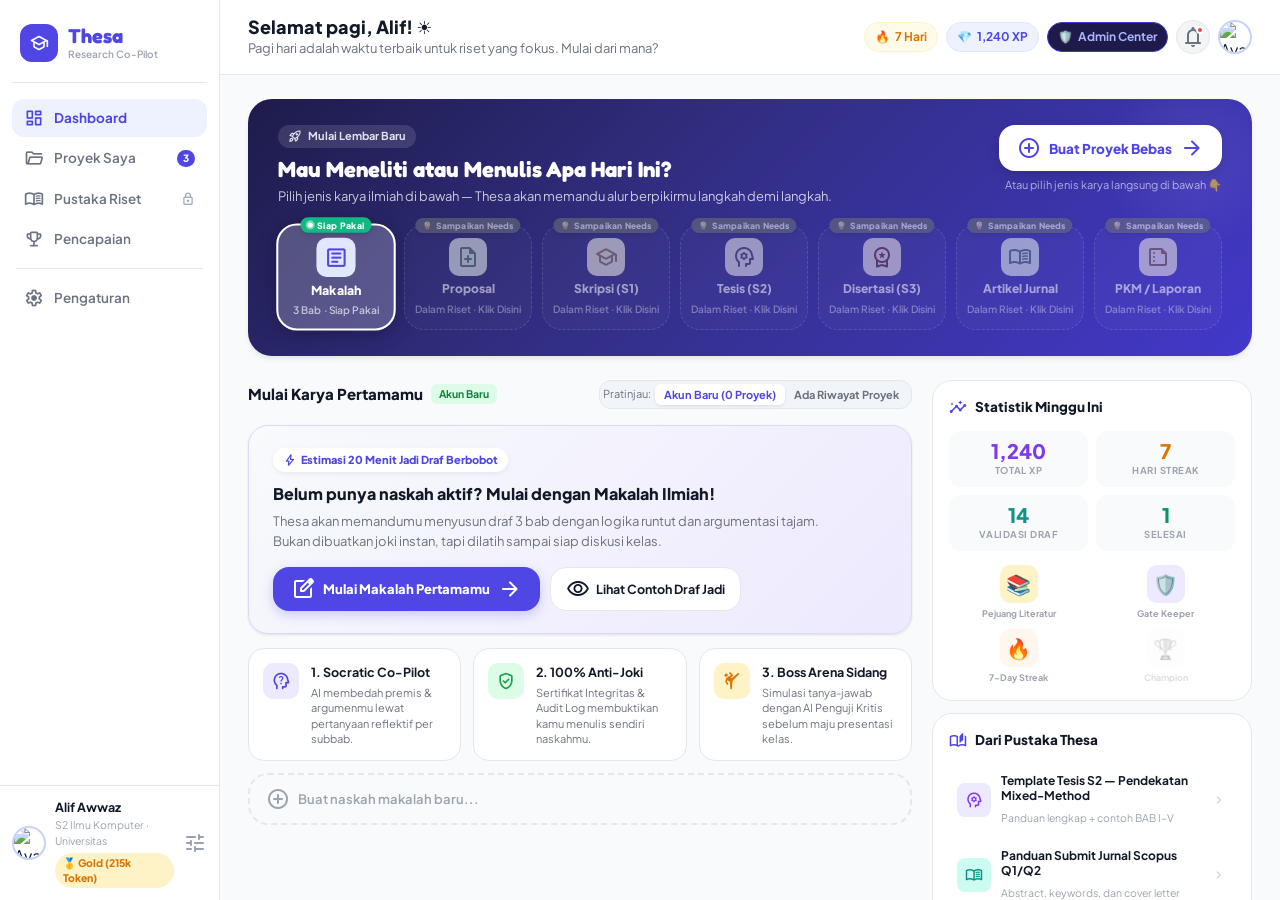
==== web/index.html @ 25b7157d "feat(core): complete enterprise architecture with hybrid LLM, payment, auth, admin telemetry, and da" ====
<!DOCTYPE html>
<html lang="id">
<head>
  <meta charset="UTF-8">
  <meta name="viewport" content="width=device-width, initial-scale=1.0">
  <title>Thesa AI — Thesis & Research Co-Pilot</title>
  <meta name="description" content="Platform pembimbing riset dan penulisan karya tulis ilmiah berbasis dialog sokratik interaktif dan Human-in-the-Loop Co-Authoring.">
  
  <!-- Open Graph & Social Sharing -->
  <meta property="og:type" content="website">
  <meta property="og:title" content="Thesa AI — Thesis & Research Co-Pilot">
  <meta property="og:description" content="Platform pembimbing riset dan penulisan karya tulis ilmiah berbasis dialog sokratik interaktif.">
  <meta property="og:site_name" content="Thesa AI">
  <meta name="theme-color" content="#4f46e5">
  <link rel="icon" href="data:image/svg+xml,<svg xmlns='http://www.w3.org/2000/svg' viewBox='0 0 100 100'><text y='.9em' font-size='90'>🦉</text></svg>">
  
  <link rel="preconnect" href="https://fonts.googleapis.com">
  <link rel="preconnect" href="https://fonts.gstatic.com" crossorigin>
  <link href="https://fonts.googleapis.com/css2?family=Fredoka:wght@400;500;600;700&family=Plus+Jakarta+Sans:wght@400;500;600;700;800&family=JetBrains+Mono:wght@400;500;600;700&display=swap" rel="stylesheet">
  <link href="https://fonts.googleapis.com/css2?family=Material+Symbols+Rounded:opsz,wght,FILL,GRAD@24,400,0..1,0" rel="stylesheet">
  <link rel="stylesheet" href="style.css">
</head>
<body class="duo-theme">

  <!-- ===================================================================
       HOMEPAGE / DASHBOARD (shown after "login", entry point)
       =================================================================== -->
  <div id="homepageScreen" class="hp-root">

    <!-- ── Left Sidebar ───────────────────────────────────────────────── -->
    <aside class="hp-sidebar">
      <div class="hp-sidebar-inner">

        <!-- Brand -->
        <div class="hp-brand">
          <div class="hp-brand-icon">
            <span class="material-symbols-rounded">school</span>
          </div>
          <div>
            <div class="hp-brand-name">Thesa</div>
            <div class="hp-brand-sub">Research Co-Pilot</div>
          </div>
        </div>

        <!-- Nav -->
        <nav class="hp-nav">
          <a class="hp-nav-item active" id="navDashboard" href="#" onclick="return false;">
            <span class="material-symbols-rounded">dashboard</span>
            <span>Dashboard</span>
          </a>
          <a class="hp-nav-item" href="#" onclick="navigateTo('projects'); return false;">
            <span class="material-symbols-rounded">folder_open</span>
            <span>Proyek Saya</span>
            <span class="hp-nav-badge">3</span>
          </a>
          <a class="hp-nav-item" id="navPustakaRiset" href="#" onclick="openPustakaRisetModal(); return false;">
            <span class="material-symbols-rounded">menu_book</span>
            <span>Pustaka Riset</span>
          </a>
          <a class="hp-nav-item" id="navPencapaian" href="#" onclick="openPencapaianModal(); return false;">
            <span class="material-symbols-rounded">emoji_events</span>
            <span>Pencapaian</span>
          </a>

          <div class="hp-nav-divider"></div>

          <a class="hp-nav-item" href="#" onclick="showDossierModal('compass'); return false;" title="Pengaturan Academic Path & Preferensi Bimbingan">
            <span class="material-symbols-rounded">settings</span>
            <span>Pengaturan</span>
          </a>
        </nav>
      </div>

      <!-- User Profile (Click to open Settings / Profile) -->
      <div class="hp-user-profile" onclick="showDossierModal('compass')" title="Buka Profil & Arah Riset Personal">
        <div class="hp-avatar-ring">
          <img id="sidebarUserAvatar" src="https://api.dicebear.com/7.x/initials/svg?seed=AA&backgroundColor=e0e7ff&textColor=4f46e5" alt="Avatar">
        </div>
        <div class="hp-user-meta">
          <div class="hp-user-name" id="sidebarUserName">Alif Awwaz</div>
          <div class="hp-user-role" id="sidebarUserRole">S2 Informatika · UI</div>
        </div>
        <button class="hp-user-menu-btn" title="Pengaturan akun & Arah Riset">
          <span class="material-symbols-rounded">tune</span>
        </button>
      </div>
    </aside>

    <!-- ── Main Content ────────────────────────────────────────────────── -->
    <main class="hp-main">

      <!-- Top Bar -->
      <header class="hp-topbar">
        <div class="hp-greeting">
          <h1 id="hpGreetingText">Halo kembali, Alif! 👋</h1>
          <p id="hpGreetingSub">Mau lanjutkan riset hari ini, atau mulai sesuatu yang baru?</p>
        </div>
        <div class="hp-topbar-actions">
          <div class="hp-stat-pill streak">
            <span>🔥</span>
            <strong>7 Hari</strong>
          </div>
          <div class="hp-stat-pill xp">
            <span>💎</span>
            <strong>1,240 XP</strong>
          </div>
          <a href="/admin.html" class="hp-stat-pill" style="text-decoration:none; background:#1e1b4b; color:#a5b4fc; border:1px solid #4338ca; cursor:pointer;" title="Buka Dashboard Controlling & Monitoring">
            <span>🛡️</span>
            <strong>Admin Center</strong>
          </a>
          <button class="hp-notif-btn" title="Notifikasi">
            <span class="material-symbols-rounded">notifications</span>
            <span class="hp-notif-dot"></span>
          </button>
          <div class="hp-avatar-sm" onclick="showDossierModal()" title="Profil & Pengaturan">
            <img id="hpUserAvatarSm" src="https://api.dicebear.com/7.x/initials/svg?seed=AA&backgroundColor=e0e7ff&textColor=4f46e5" alt="Avatar">
          </div>
        </div>
      </header>

      <!-- Scrollable Content Body -->
      <div class="hp-body">

        <!-- ── HERO: Start New Project ─────────────────────────────────── -->
        <section class="hp-hero-card">
          <div class="hp-hero-top-row">
            <div class="hp-hero-left">
              <div class="hp-hero-eyebrow">
                <span class="material-symbols-rounded" style="font-size:14px;">rocket_launch</span>
                <span>Mulai Lembar Baru</span>
              </div>
              <h2 class="hp-hero-title">Mau Meneliti atau Menulis Apa Hari Ini?</h2>
              <p class="hp-hero-sub">Pilih jenis karya ilmiah di bawah — Thesa akan memandu alur berpikirmu langkah demi langkah.</p>
            </div>

            <div class="hp-hero-right">
              <button class="hp-hero-cta" onclick="startNewProjectFromHome(null)">
                <span class="material-symbols-rounded">add_circle</span>
                <span>Buat Proyek Bebas</span>
                <span class="material-symbols-rounded">arrow_forward</span>
              </button>
              <p class="hp-hero-cta-sub">Atau pilih jenis karya langsung di bawah 👇</p>
            </div>
          </div>

          <!-- KTI Quick Select Shelf (Spacious & Clean) -->
          <div class="hp-kti-shelf">
            <button class="hp-kti-btn active-ready" data-kti="makalah" onclick="handleKTIClick('makalah')">
              <div class="hp-kti-status-badge live">
                <span class="live-pulse"></span> Siap Pakai
              </div>
              <div class="hp-kti-icon" style="background:#e0e7ff; color:var(--brand);">
                <span class="material-symbols-rounded">article</span>
              </div>
              <span class="hp-kti-name">Makalah</span>
              <span class="hp-kti-desc">3 Bab · Siap Pakai</span>
            </button>

            <button class="hp-kti-btn co-design" data-kti="proposal" onclick="handleKTIClick('proposal')">
              <div class="hp-kti-status-badge co-design">💡 Sampaikan Needs</div>
              <div class="hp-kti-icon" style="background:#dcfce7; color:#16a34a;">
                <span class="material-symbols-rounded">note_add</span>
              </div>
              <span class="hp-kti-name">Proposal</span>
              <span class="hp-kti-desc">Dalam Riset · Klik Disini</span>
            </button>

            <button class="hp-kti-btn co-design" data-kti="skripsi" onclick="handleKTIClick('skripsi')">
              <div class="hp-kti-status-badge co-design">💡 Sampaikan Needs</div>
              <div class="hp-kti-icon" style="background:#fef3c7; color:#d97706;">
                <span class="material-symbols-rounded">school</span>
              </div>
              <span class="hp-kti-name">Skripsi (S1)</span>
              <span class="hp-kti-desc">Dalam Riset · Klik Disini</span>
            </button>

            <button class="hp-kti-btn co-design" data-kti="tesis" onclick="handleKTIClick('tesis')">
              <div class="hp-kti-status-badge co-design">💡 Sampaikan Needs</div>
              <div class="hp-kti-icon" style="background:#ede9fe; color:#7c3aed;">
                <span class="material-symbols-rounded">psychology</span>
              </div>
              <span class="hp-kti-name">Tesis (S2)</span>
              <span class="hp-kti-desc">Dalam Riset · Klik Disini</span>
            </button>

            <button class="hp-kti-btn co-design" data-kti="disertasi" onclick="handleKTIClick('disertasi')">
              <div class="hp-kti-status-badge co-design">💡 Sampaikan Needs</div>
              <div class="hp-kti-icon" style="background:#ffe4e6; color:#e11d48;">
                <span class="material-symbols-rounded">workspace_premium</span>
              </div>
              <span class="hp-kti-name">Disertasi (S3)</span>
              <span class="hp-kti-desc">Dalam Riset · Klik Disini</span>
            </button>

            <button class="hp-kti-btn co-design" data-kti="jurnal" onclick="handleKTIClick('jurnal')">
              <div class="hp-kti-status-badge co-design">💡 Sampaikan Needs</div>
              <div class="hp-kti-icon" style="background:#ccfbf1; color:#0d9488;">
                <span class="material-symbols-rounded">menu_book</span>
              </div>
              <span class="hp-kti-name">Artikel Jurnal</span>
              <span class="hp-kti-desc">Dalam Riset · Klik Disini</span>
            </button>

            <button class="hp-kti-btn co-design" data-kti="laporan" onclick="handleKTIClick('laporan')">
              <div class="hp-kti-status-badge co-design">💡 Sampaikan Needs</div>
              <div class="hp-kti-icon" style="background:#ffedd5; color:#ea580c;">
                <span class="material-symbols-rounded">summarize</span>
              </div>
              <span class="hp-kti-name">PKM / Laporan</span>
              <span class="hp-kti-desc">Dalam Riset · Klik Disini</span>
            </button>
          </div>
        </section>

        <!-- ── MAIN GRID ─────────────────────────────────────────────────── -->
        <div class="hp-content-grid">

          <!-- Left: Active Projects / Empty State -->
          <div class="hp-col-main">

            <!-- Section Header with State Switcher Demo -->
            <div class="hp-section-header" style="flex-wrap:wrap; gap:10px;">
              <div style="display:flex; align-items:center; gap:8px;">
                <h3 id="projectsSectionTitle">Mulai Karya Pertamamu</h3>
                <span class="prof-tag verified" id="projectsViewBadge" style="font-size:10.5px;">Akun Baru</span>
              </div>
              
              <div class="hp-demo-switch-group">
                <span style="font-size:11px; color:var(--text-secondary); margin-right:4px;">Pratinjau:</span>
                <button type="button" class="hp-switch-btn active" id="btnViewEmpty" onclick="setDashboardProjectsView('empty')">
                  Akun Baru (0 Proyek)
                </button>
                <button type="button" class="hp-switch-btn" id="btnViewActive" onclick="setDashboardProjectsView('active')">
                  Ada Riwayat Proyek
                </button>
              </div>
            </div>

            <!-- 1. EMPTY STATE SHOWCASE (Interactive & Educational for First-time Users) -->
            <div id="dashboardEmptyState" class="hp-empty-showcase">
              
              <!-- Quick Start Hero Card -->
              <div class="hp-empty-hero">
                <div class="hp-empty-hero-body">
                  <div class="hp-empty-hero-tag">
                    <span class="material-symbols-rounded" style="font-size:14px;">bolt</span>
                    Estimasi 20 Menit Jadi Draf Berbobot
                  </div>
                  <h4>Belum punya naskah aktif? Mulai dengan Makalah Ilmiah!</h4>
                  <p>
                    Thesa akan memandumu menyusun draf 3 bab dengan logika runtut dan argumentasi tajam. Bukan dibuatkan joki instan, tapi dilatih sampai siap diskusi kelas.
                  </p>
                  <div class="hp-empty-hero-actions">
                    <button class="hp-empty-cta-btn" onclick="handleKTIClick('makalah')">
                      <span class="material-symbols-rounded">edit_square</span>
                      <span>Mulai Makalah Pertamamu</span>
                      <span class="material-symbols-rounded">arrow_forward</span>
                    </button>
                    <button class="hp-empty-secondary-btn" onclick="openSampleMakalahModal()">
                      <span class="material-symbols-rounded">visibility</span>
                      <span>Lihat Contoh Draf Jadi</span>
                    </button>
                  </div>
                </div>
              </div>

              <!-- 3 Interactive Pillar Cards -->
              <div class="hp-empty-features-grid">
                
                <div class="hp-empty-feat-card" onclick="handleKTIClick('makalah')">
                  <div class="hp-feat-icon" style="background:#ede9fe; color:var(--brand);">
                    <span class="material-symbols-rounded">psychology_alt</span>
                  </div>
                  <div class="hp-feat-info">
                    <strong>1. Socratic Co-Pilot</strong>
                    <p>AI membedah premis &amp; argumenmu lewat pertanyaan reflektif per subbab.</p>
                  </div>
                </div>

                <div class="hp-empty-feat-card" onclick="handleKTIClick('makalah')">
                  <div class="hp-feat-icon" style="background:#dcfce7; color:#16a34a;">
                    <span class="material-symbols-rounded">verified_user</span>
                  </div>
                  <div class="hp-feat-info">
                    <strong>2. 100% Anti-Joki</strong>
                    <p>Sertifikat Integritas &amp; Audit Log membuktikan kamu menulis sendiri naskahmu.</p>
                  </div>
                </div>

                <div class="hp-empty-feat-card" onclick="handleKTIClick('makalah')">
                  <div class="hp-feat-icon" style="background:#fef3c7; color:#d97706;">
                    <span class="material-symbols-rounded">sports_martial_arts</span>
                  </div>
                  <div class="hp-feat-info">
                    <strong>3. Boss Arena Sidang</strong>
                    <p>Simulasi tanya-jawab dengan AI Penguji Kritis sebelum maju presentasi kelas.</p>
                  </div>
                </div>

              </div>

            </div><!-- /dashboardEmptyState -->

            <!-- 2. ACTIVE PROJECTS LIST (Shown when user has active projects) -->
            <div class="hp-projects-list" id="hpProjectsList" style="display:none;">

              <!-- Project Card 1 -->
              <div class="hp-project-card" onclick="openExistingProject('cascade-multi-agent')">
                <div class="hp-proj-head">
                  <div class="hp-proj-kti-tag tesis">
                    <span class="material-symbols-rounded">psychology</span> Tesis S2
                  </div>
                  <div class="hp-proj-activity">
                    <span class="hp-activity-dot active"></span>
                    Aktif 2 jam lalu
                  </div>
                </div>
                <h4 class="hp-proj-title">Cascade Reasoning pada Sistem Multi-Agent untuk Konsistensi Naskah Panjang</h4>
                <div class="hp-proj-meta-row">
                  <span class="hp-proj-campus">🏛 Universitas Indonesia (UI)</span>
                  <span class="hp-proj-unit">Unit 2 dari 5</span>
                </div>
                <div class="hp-proj-progress-area">
                  <div class="hp-proj-progress-bar">
                    <div class="hp-proj-fill" style="width: 65%; background: linear-gradient(90deg, #7c3aed, #8b5cf6);"></div>
                  </div>
                  <span class="hp-proj-pct">65%</span>
                </div>
                <div class="hp-proj-footer">
                  <div class="hp-proj-tags">
                    <span class="hp-tag">Multi-Agent</span>
                    <span class="hp-tag">LLM</span>
                    <span class="hp-tag">NLP</span>
                  </div>
                  <button class="hp-proj-resume-btn">
                    <span class="material-symbols-rounded">play_circle</span> Lanjutkan
                  </button>
                </div>
              </div>

              <!-- Project Card 2 -->
              <div class="hp-project-card" onclick="openExistingProject('hoaks-bert')">
                <div class="hp-proj-head">
                  <div class="hp-proj-kti-tag skripsi">
                    <span class="material-symbols-rounded">school</span> Skripsi S1
                  </div>
                  <div class="hp-proj-activity">
                    <span class="hp-activity-dot"></span>
                    Aktif kemarin
                  </div>
                </div>
                <h4 class="hp-proj-title">Deteksi Berita Hoaks Menggunakan Model BERT pada Platform Media Sosial Indonesia</h4>
                <div class="hp-proj-meta-row">
                  <span class="hp-proj-campus">🏛 Universitas Gadjah Mada (UGM)</span>
                  <span class="hp-proj-unit">Unit 1 dari 5</span>
                </div>
                <div class="hp-proj-progress-area">
                  <div class="hp-proj-progress-bar">
                    <div class="hp-proj-fill" style="width: 30%; background: linear-gradient(90deg, #d97706, #f59e0b);"></div>
                  </div>
                  <span class="hp-proj-pct">30%</span>
                </div>
                <div class="hp-proj-footer">
                  <div class="hp-proj-tags">
                    <span class="hp-tag">BERT</span>
                    <span class="hp-tag">Hoaks</span>
                    <span class="hp-tag">Twitter</span>
                  </div>
                  <button class="hp-proj-resume-btn">
                    <span class="material-symbols-rounded">play_circle</span> Lanjutkan
                  </button>
                </div>
              </div>

              <!-- Project Card 3 — Completed -->
              <div class="hp-project-card completed" onclick="openExistingProject('ketahanan-pangan')">
                <div class="hp-proj-head">
                  <div class="hp-proj-kti-tag jurnal">
                    <span class="material-symbols-rounded">menu_book</span> Artikel Jurnal
                  </div>
                  <div class="hp-proj-activity">
                    <span class="material-symbols-rounded" style="color:var(--duo-green);font-size:14px;">check_circle</span>
                    Selesai
                  </div>
                </div>
                <h4 class="hp-proj-title">Dampak Perubahan Iklim terhadap Ketahanan Pangan Wilayah Pesisir Jawa</h4>
                <div class="hp-proj-meta-row">
                  <span class="hp-proj-campus">🏛 Dikti — Standar Nasional</span>
                  <span class="hp-proj-unit" style="color:var(--duo-green-dark);">✓ 5 dari 5 Unit</span>
                </div>
                <div class="hp-proj-progress-area">
                  <div class="hp-proj-progress-bar">
                    <div class="hp-proj-fill" style="width: 100%; background: linear-gradient(90deg, #059669, #10b981);"></div>
                  </div>
                  <span class="hp-proj-pct" style="color:var(--duo-green-dark);">100% ✓</span>
                </div>
                <div class="hp-proj-footer">
                  <div class="hp-proj-tags">
                    <span class="hp-tag">Iklim</span>
                    <span class="hp-tag">Pangan</span>
                    <span class="hp-tag">Kuantitatif</span>
                  </div>
                  <button class="hp-proj-resume-btn completed-btn">
                    <span class="material-symbols-rounded">visibility</span> Lihat
                  </button>
                </div>
              </div>

            </div><!-- /hpProjectsList -->

            <!-- Bottom Prompt -->
            <div class="hp-new-project-prompt" onclick="handleKTIClick('makalah')">
              <span class="material-symbols-rounded">add_circle</span>
              <span>Buat naskah makalah baru...</span>
            </div>

          </div><!-- /hp-col-main -->

          <!-- Right: Achievements + Library -->
          <div class="hp-col-side">

            <!-- Weekly Stats -->
            <div class="hp-side-card">
              <div class="hp-side-card-head">
                <span class="material-symbols-rounded">insights</span>
                <h4>Statistik Minggu Ini</h4>
              </div>
              <div class="hp-stats-grid">
                <div class="hp-stat-item">
                  <div class="hp-stat-num" style="color:#7c3aed;">1,240</div>
                  <div class="hp-stat-lbl">Total XP</div>
                </div>
                <div class="hp-stat-item">
                  <div class="hp-stat-num" style="color:#d97706;">7</div>
                  <div class="hp-stat-lbl">Hari Streak</div>
                </div>
                <div class="hp-stat-item">
                  <div class="hp-stat-num" style="color:#0d9488;">14</div>
                  <div class="hp-stat-lbl">Validasi Draf</div>
                </div>
                <div class="hp-stat-item">
                  <div class="hp-stat-num" style="color:#059669;">1</div>
                  <div class="hp-stat-lbl">Selesai</div>
                </div>
              </div>

              <!-- Achievement Badges -->
              <div class="hp-achievements-row">
                <div class="hp-achievement" title="Pejuang Literatur">
                  <div class="hp-ach-icon" style="background:#fef3c7;">📚</div>
                  <span>Pejuang Literatur</span>
                </div>
                <div class="hp-achievement" title="First Gate Passed">
                  <div class="hp-ach-icon" style="background:#ede9fe;">🛡️</div>
                  <span>Gate Keeper</span>
                </div>
                <div class="hp-achievement" title="Streak 7 hari">
                  <div class="hp-ach-icon" style="background:#fff7ed;">🔥</div>
                  <span>7-Day Streak</span>
                </div>
                <div class="hp-achievement locked" title="Belum Terbuka">
                  <div class="hp-ach-icon" style="background:#f8fafc; filter:grayscale(1);">🏆</div>
                  <span>Champion</span>
                </div>
              </div>
            </div>

            <!-- Thesa Library -->
            <div class="hp-side-card">
              <div class="hp-side-card-head">
                <span class="material-symbols-rounded">auto_stories</span>
                <h4>Dari Pustaka Thesa</h4>
              </div>
              <div class="hp-library-list">
                <div class="hp-library-item" onclick="startNewProjectFromHome('tesis')">
                  <div class="hp-lib-icon" style="background:#ede9fe; color:#7c3aed;">
                    <span class="material-symbols-rounded">psychology</span>
                  </div>
                  <div class="hp-lib-meta">
                    <strong>Template Tesis S2 — Pendekatan Mixed-Method</strong>
                    <span>Panduan lengkap + contoh BAB I–V</span>
                  </div>
                  <span class="material-symbols-rounded hp-lib-arrow">chevron_right</span>
                </div>
                <div class="hp-library-item" onclick="startNewProjectFromHome('jurnal')">
                  <div class="hp-lib-icon" style="background:#ccfbf1; color:#0d9488;">
                    <span class="material-symbols-rounded">menu_book</span>
                  </div>
                  <div class="hp-lib-meta">
                    <strong>Panduan Submit Jurnal Scopus Q1/Q2</strong>
                    <span>Abstract, keywords, dan cover letter</span>
                  </div>
                  <span class="material-symbols-rounded hp-lib-arrow">chevron_right</span>
                </div>
                <div class="hp-library-item" onclick="startNewProjectFromHome('skripsi')">
                  <div class="hp-lib-icon" style="background:#fef9c3; color:#d97706;">
                    <span class="material-symbols-rounded">school</span>
                  </div>
                  <div class="hp-lib-meta">
                    <strong>Checklist Skripsi — Dari Proposal ke Sidang</strong>
                    <span>Step-by-step + tips menghadapi penguji</span>
                  </div>
                  <span class="material-symbols-rounded hp-lib-arrow">chevron_right</span>
                </div>
              </div>
            </div>

            <!-- Tip of the day -->
            <div class="hp-tip-card">
              <div class="hp-tip-head">
                <span>💡</span>
                <strong>Tips Hari Ini</strong>
              </div>
              <p>Rumusan masalah yang baik bukan hanya <em>"apa yang diteliti"</em>, tapi juga <em>"mengapa ini belum pernah dijawab dengan cara ini."</em> Thesa akan membantumu menemukan celah itu.</p>
              <button class="hp-tip-action" onclick="startNewProjectFromHome(null)">Coba sekarang →</button>
            </div>

          </div><!-- /hp-col-side -->

        </div><!-- /hp-content-grid -->
      </div><!-- /hp-body -->
    </main>
  </div><!-- /homepageScreen -->


  <!-- ===================================================================
       ONBOARDING SCREEN (Full-screen, shown first before main app)
       =================================================================== -->
  <div id="onboardingScreen" class="onboarding-screen" style="display:none;">

    <!-- Onboarding Brand Header -->
    <header class="ob-top-brand">
      <div class="ob-brand-inner">
        <div class="owl-badge ob-owl">
          <span class="material-symbols-rounded">school</span>
        </div>
        <div class="brand-text">
          <span class="brand-thesa">Thesa</span>
          <span class="brand-coach">Thesis & Research Co-Pilot</span>
        </div>
      </div>

      <!-- Stepper: 2 Steps -->
      <div class="ob-stepper" id="obStepper">
        <div class="ob-step-item done" id="st1">
          <div class="ob-step-dot">
            <span class="material-symbols-rounded" style="font-size:13px;">check</span>
          </div>
          <span>1. Format Kampus</span>
        </div>
        <div class="ob-step-line done" id="stl1"></div>
        <div class="ob-step-item active" id="st2">
          <div class="ob-step-dot">2</div>
          <span>2. Konteks Riset</span>
        </div>
      </div>
    </header>

    <!-- ── STEP 1: Contextual Format with Sleek Optional Customization ── -->
    <div class="ob-step-content" id="obStep1">
      <div class="ob-headline">
        <span class="ob-eyebrow">Langkah 1 dari 2 — Opsional</span>
        <h1 id="obFormatHeadline">Format Siap untuk Karyamu 📄</h1>
        <p id="obFormatSubtext">Thesa otomatis mengatur format makalah akademik 3 bab yang ringkas & terstruktur, tanpa beban metodologi kompleks.</p>
      </div>

      <!-- Clean Contextual Summary Card -->
      <div class="ob-format-card">
        <div class="ob-format-card-left">
          <div class="ob-format-icon">
            <span class="material-symbols-rounded">auto_stories</span>
          </div>
          <div class="ob-format-info">
            <div class="ob-format-title-row">
              <strong id="obActiveKTILabel">Makalah Ilmiah</strong>
              <span class="ob-format-badge" id="obActiveFormatTag">Format Makalah 3 Bab</span>
            </div>
            <span class="ob-format-desc" id="obActiveStructureTag">
              BAB I Pendahuluan · BAB II Pembahasan & Analisis · BAB III Penutup & Arena Diskusi
            </span>
          </div>
        </div>
        <div class="ob-format-check">
          <span class="material-symbols-rounded">check_circle</span>
        </div>
      </div>

      <!-- Sleek Collapsible Drawer for Optional Customization -->
      <details class="ob-format-drawer">
        <summary class="ob-drawer-summary">
          <div class="ob-drawer-label">
            <span class="material-symbols-rounded">tune</span>
            <span>Sesuaikan Pedoman Kampus & Gaya Sitasi (Opsional)</span>
          </div>
          <span class="ob-drawer-toggle-text">Buka / Tutup ▼</span>
        </summary>

        <div class="ob-drawer-body">
          <!-- Citation Style Selector -->
          <div class="ob-drawer-section">
            <div class="ob-drawer-section-header">
              <label>📚 Gaya Sitasi & Daftar Pustaka (Klik untuk pilih / batalkan):</label>
              <span id="activeCitationLabel">Standar Baku KTI</span>
            </div>
            <div class="citation-pills-grid" id="citationPillsGrid">
              <button type="button" class="citation-pill" data-style="apa" onclick="toggleCitationStyle('apa', 'APA 7th Edition (Sosial & Humaniora)', this)">
                <span class="pill-name">APA 7th</span>
                <span class="pill-sub">(Sosial & Umum)</span>
              </button>
              <button type="button" class="citation-pill" data-style="ieee" onclick="toggleCitationStyle('ieee', 'IEEE Standard (Teknik & IT)', this)">
                <span class="pill-name">IEEE</span>
                <span class="pill-sub">(Teknik & Sains)</span>
              </button>
              <button type="button" class="citation-pill" data-style="harvard" onclick="toggleCitationStyle('harvard', 'Harvard Style (Bisnis & Ekonomi)', this)">
                <span class="pill-name">Harvard</span>
                <span class="pill-sub">(Ekonomi & Bisnis)</span>
              </button>
              <button type="button" class="citation-pill" data-style="vancouver" onclick="toggleCitationStyle('vancouver', 'Vancouver Style (Medis & Kesehatan)', this)">
                <span class="pill-name">Vancouver</span>
                <span class="pill-sub">(Kesehatan & Medis)</span>
              </button>
              <button type="button" class="citation-pill" data-style="chicago" onclick="toggleCitationStyle('chicago', 'Chicago Style (Hukum & Sejarah)', this)">
                <span class="pill-name">Chicago</span>
                <span class="pill-sub">(Hukum & Sejarah)</span>
              </button>
              <button type="button" class="citation-pill" data-style="mla" onclick="toggleCitationStyle('mla', 'MLA 9th (Bahasa & Sastra)', this)">
                <span class="pill-name">MLA 9th</span>
                <span class="pill-sub">(Bahasa & Seni)</span>
              </button>
            </div>
          </div>

          <!-- Campus Pedoman Search / Upload -->
          <div class="ob-drawer-section">
            <label class="ob-drawer-field-label">🏛️ Pedoman Khusus Kampus / Fakultas:</label>
            <div class="ob-campus-row">
              <div class="ob-campus-input-wrap">
                <span class="material-symbols-rounded">search</span>
                <input type="text" id="obCampusSearch" placeholder="Ketik nama universitas (opsional)..." oninput="filterObCampus()">
              </div>
              <input type="file" id="obPedomanFile" accept=".pdf,.docx,.txt" style="display:none;" onchange="handleObFileUpload(event)">
              <button type="button" class="btn-ob-upload" onclick="document.getElementById('obPedomanFile').click()">
                <span class="material-symbols-rounded">upload_file</span> Unggah PDF
              </button>
            </div>
            <div id="dynamicCampusResults" style="display:none;" class="dynamic-campus-dropdown"></div>
          </div>
        </div>
      </details>

      <div class="ob-footer">
        <button class="btn-ob-back" onclick="backToHomepage()">
          <span class="material-symbols-rounded">arrow_back</span>
          <span>Kembali ke Dashboard</span>
        </button>
        <button class="btn-ob-next" onclick="goToStep(2)">
          <span>Lanjut: Konteks Riset</span>
          <span class="material-symbols-rounded">arrow_forward</span>
        </button>
      </div>
    </div>

    <!-- ── STEP 2: Conversational Research Intake ── -->
    <div class="ob-step-content" id="obStep2" style="display: none;">
      <div class="ob-headline">
        <span class="ob-eyebrow">Langkah 2 dari 2</span>
        <h1>Cerita sedikit tentang karyamu</h1>
        <p>Thesa akan menyesuaikan bimbingan dan gaya telaah berdasarkan ide & topikmu.</p>
      </div>

      <!-- Sleek Segmented Tab Navigation -->
      <div class="ob-intake-tab-bar" role="tablist">
        <button type="button" class="ob-tab-btn active" id="tabBtnTopik" onclick="switchIntakeTab('topik')">
          <span class="material-symbols-rounded tab-icon">lightbulb</span>
          <span class="tab-label">1. Topik Utama</span>
          <span class="tab-pill-req" id="pillReqQ1">Wajib</span>
        </button>
        <button type="button" class="ob-tab-btn" id="tabBtnKonteks" onclick="switchIntakeTab('konteks')">
          <span class="material-symbols-rounded tab-icon">psychology</span>
          <span class="tab-label">2. Konteks Riset</span>
          <span class="tab-pill-req ready" id="pillReqKonteks" style="background:#e0e7ff; color:#4338ca; font-weight:800;">Disarankan</span>
        </button>
        <button type="button" class="ob-tab-btn" id="tabBtnCover" onclick="switchIntakeTab('cover')">
          <span class="material-symbols-rounded tab-icon">badge</span>
          <span class="tab-label">3. Info Cover</span>
          <span class="tab-pill-opt">Opsional</span>
        </button>
      </div>

      <div class="ob-intake-form">

        <!-- ── TAB 1: TOPIK & IDE UTAMA (Primary Focus) ── -->
        <div class="ob-tab-pane active" id="paneIntakeTopik">
          <div class="ob-question-card primary-focus" id="obQ1Card">
            <div class="ob-q-head">
              <div class="ob-q-num required">
                <span class="material-symbols-rounded" style="font-size:18px;">lightbulb</span>
              </div>
              <div style="flex:1;">
                <div style="display:flex; justify-content:space-between; align-items:center;">
                  <strong id="obQ1Title" style="font-size:14.5px;">Apa topik atau ide yang ingin kamu susun?</strong>
                  <span class="ob-valid-badge" id="obQ1Badge">Min. 3 karakter</span>
                </div>
                <span class="ob-q-hint">Tuliskan ide awal, tema skripsi, atau judul tugasmu. Bebas dengan bahasa santai.</span>
              </div>
            </div>

            <div class="ob-textarea-wrapper">
              <textarea id="obQ1Input" class="ob-q-input prominent-textarea" placeholder="Contoh: Analisis pengaruh efisiensi energi terhadap biaya operasional industri..." rows="3" oninput="validateIntakeQ1()"></textarea>
              <div class="ob-textarea-footer">
                <span class="ob-char-counter" id="obQ1CharCount">0 karakter</span>
                <span class="ob-auto-save-tip">✓ Otomatis tersimpan ke draf</span>
              </div>
            </div>

            <!-- Playful Quick Starter Chips -->
            <div class="ob-quick-starter-box">
              <div class="quick-starter-header">
                <span class="material-symbols-rounded" style="font-size:16px; color:#f59e0b;">bolt</span>
                <span>Inspirasi Topik Populer (Klik untuk isi cepat):</span>
              </div>
              <div class="quick-starter-chips" id="quickTopicStarters">
                <button type="button" class="btn-topic-starter" onclick="applyTopicStarter('Dampak Integrasi Artificial Intelligence terhadap Efisiensi dan Kesiapan SDM')">
                  <span>🤖 AI & Kesiapan SDM</span>
                </button>
                <button type="button" class="btn-topic-starter" onclick="applyTopicStarter('Strategi Transformasi Digital dan Adopsi FinTech pada Pertumbuhan UMKM')">
                  <span>📈 FinTech & UMKM</span>
                </button>
                <button type="button" class="btn-topic-starter" onclick="applyTopicStarter('Efisiensi Penggunaan Energi Terbarukan dalam Menurunkan Emisi Karbon Industri')">
                  <span>🌱 Energi Terbarukan</span>
                </button>
                <button type="button" class="btn-topic-starter" onclick="applyTopicStarter('Analisis Pengaruh Budaya Organisasi terhadap Kinerja Pegawai di Era Fleksibel')">
                  <span>🏢 Budaya Kerja Fleksibel</span>
                </button>
              </div>
            </div>

            <!-- Nudge CTA to Step 2 -->
            <div style="margin-top:14px; text-align:right;">
              <button type="button" class="btn-quick-chip" onclick="switchIntakeTab('konteks')" style="background:#eef2ff; color:#4338ca; border-color:#c7d2fe; font-weight:700; padding:8px 16px;">
                <span>Lanjut Ceritakan Konteks Riset (+50 XP)</span>
                <span class="material-symbols-rounded" style="font-size:16px;">arrow_forward</span>
              </button>
            </div>
          </div>
        </div>

        <!-- ── TAB 2: KONTEKS RISET (Sangat Disarankan agar Bimbingan AI Akurat) ── -->
        <div class="ob-tab-pane" id="paneIntakeKonteks" style="display:none;">
          
          <!-- Value Nudge Callout -->
          <div style="background:linear-gradient(135deg, #f0fdf4 0%, #e0e7ff 100%); border:1.5px solid #a7f3d0; border-radius:var(--r-lg); padding:12px 16px; margin-bottom:14px; display:flex; align-items:center; justify-content:space-between; gap:12px;">
            <div style="display:flex; align-items:center; gap:10px;">
              <span style="font-size:22px;">🎯</span>
              <div>
                <strong style="font-size:13px; color:#065f46; display:block;">Mengapa Konteks Riset Ini Penting?</strong>
                <span style="font-size:11.5px; color:#047857;">Makin jelas ceritamu, bimbingan AI semakin tajam, nyambung dengan masalah lapangan, dan naskah tidak generik.</span>
              </div>
            </div>
            <span style="font-size:11px; font-weight:800; background:#dcfce7; color:#15803d; padding:4px 10px; border-radius:999px; white-space:nowrap;">⭐ +50 XP Bonus</span>
          </div>

          <div class="ob-stacked-cards">
            <!-- Q2: Urgensi -->
            <div class="ob-question-card" id="obQ2Card" style="border-color:#cbd5e1;">
              <div class="ob-q-head" style="margin-bottom:8px;">
                <div class="ob-q-num required" style="background:#e0e7ff; color:#4338ca;">
                  <span class="material-symbols-rounded" style="font-size:16px;">help_center</span>
                </div>
                <div style="flex:1;">
                  <div style="display:flex; justify-content:space-between; align-items:center;">
                    <strong style="font-size:14px; color:#0f172a;">Kenapa topik ini penting bagimu?</strong>
                    <span style="font-size:10.5px; font-weight:800; color:#4338ca; background:#ede9fe; padding:2px 8px; border-radius:999px;">Sangat Disarankan</span>
                  </div>
                  <span class="ob-q-hint">Urgensi masalah, keresahan, atau fenomena nyata yang mendorong riset ini.</span>
                </div>
              </div>

              <!-- Quick Helper Chips for Q2 -->
              <div style="display:flex; gap:6px; flex-wrap:wrap; margin-bottom:8px;">
                <button type="button" class="btn-quick-chip" onclick="insertContextHelper('obQ2Input', 'Adanya fenomena ketimpangan di lapangan dan belum optimalnya sistem tata kelola...')">
                  ⚡ Fenomena di Lapangan
                </button>
                <button type="button" class="btn-quick-chip" onclick="insertContextHelper('obQ2Input', 'Kesenjangan antara target kinerja dengan data realitas di industri...')">
                  📊 Kesenjangan Data & Fakta
                </button>
                <button type="button" class="btn-quick-chip" onclick="insertContextHelper('obQ2Input', 'Masih terbatasnya studi empiris lokal yang membahas topik ini secara komprehensif...')">
                  🔍 Celah Riset Lokal
                </button>
              </div>

              <textarea id="obQ2Input" class="ob-q-input" placeholder="Contoh: Karena topik ini krusial dalam memahami dampak transformasi digital di sektor perbankan..." rows="2"></textarea>
            </div>

            <!-- Q3: Harapan Hasil -->
            <div class="ob-question-card" id="obQ3Card" style="border-color:#cbd5e1;">
              <div class="ob-q-head" style="margin-bottom:8px;">
                <div class="ob-q-num required" style="background:#e0e7ff; color:#4338ca;">
                  <span class="material-symbols-rounded" style="font-size:16px;">flag</span>
                </div>
                <div style="flex:1;">
                  <div style="display:flex; justify-content:space-between; align-items:center;">
                    <strong style="font-size:14px; color:#0f172a;">Apa yang ingin kamu hasilkan dari karya ini?</strong>
                    <span style="font-size:10.5px; font-weight:800; color:#4338ca; background:#ede9fe; padding:2px 8px; border-radius:999px;">Sangat Disarankan</span>
                  </div>
                  <span class="ob-q-hint">Target luaran, rekomendasi solusi praktis, atau model analisis yang diharapkan.</span>
                </div>
              </div>

              <!-- Quick Helper Chips for Q3 -->
              <div style="display:flex; gap:6px; flex-wrap:wrap; margin-bottom:8px;">
                <button type="button" class="btn-quick-chip" onclick="insertContextHelper('obQ3Input', 'Menghasilkan rekomendasi tata kelola terukur dan strategi praktis bagi pemangku kepentingan...')">
                  💡 Solusi & Rekomendasi
                </button>
                <button type="button" class="btn-quick-chip" onclick="insertContextHelper('obQ3Input', 'Merumuskan kerangka konseptual yang dapat diuji pada penelitian lanjutan...')">
                  📐 Kerangka Konseptual
                </button>
              </div>

              <textarea id="obQ3Input" class="ob-q-input" placeholder="Contoh: Menghasilkan rekomendasi tata kelola terukur bagi pemangku kepentingan..." rows="2"></textarea>
            </div>

            <!-- Q4: Kata Kunci -->
            <div class="ob-question-card optional-card" id="obQ4Card">
              <div class="ob-q-head">
                <div class="ob-q-num optional">
                  <span class="material-symbols-rounded" style="font-size:16px;">tag</span>
                </div>
                <div style="flex:1;">
                  <div style="display:flex; justify-content:space-between; align-items:center;">
                    <strong style="font-size:14px; color:#0f172a;">Kata kunci risetmu</strong>
                    <span class="ob-q-optional-tag">Opsional</span>
                  </div>
                  <span class="ob-q-hint">Konsep kunci yang sering muncul pada naskahmu.</span>
                </div>
              </div>
              <div class="ob-keyword-area">
                <div class="ob-keyword-chips" id="keywordChips"></div>
                <div class="ob-keyword-input-row">
                  <input type="text" id="obKeywordInput" class="ob-q-input-inline" placeholder="Ketik kata kunci, tekan Enter..." onkeydown="handleKeywordAdd(event)">
                  <button type="button" class="btn-add-keyword" onclick="addKeywordFromInput()" title="Tambah Kata Kunci">
                    <span class="material-symbols-rounded" style="font-size:18px;">add</span>
                  </button>
                </div>
              </div>
            </div>
          </div>
        </div>

        <!-- ── TAB 3: DETAIL COVER & INFO TUGAS (Opsional / Bisa Diisi Nanti Saat Ekspor) ── -->
        <div class="ob-tab-pane" id="paneIntakeCover" style="display:none;">
          <div class="ob-question-card" id="obAssignmentCard">
            <div class="ob-q-head" style="margin-bottom:12px;">
              <div class="ob-q-num optional" style="background:#f1f5f9; color:#64748b;">
                <span class="material-symbols-rounded" style="font-size:18px;">badge</span>
              </div>
              <div style="flex:1;">
                <div style="display:flex; justify-content:space-between; align-items:center;">
                  <strong style="color:#0f172a; font-size:14.5px;">Detail Halaman Judul & Cover</strong>
                  <span class="ob-q-optional-tag" style="background:#f1f5f9; color:#64748b;">Bisa Diisi Nanti</span>
                </div>
                <span class="ob-q-hint">Boleh dilewati sekarang. Data ini bisa dilengkapi menjelang unduh naskah ke Word/PDF.</span>
              </div>
            </div>

            <!-- Friendly Reassurance Callout -->
            <div class="ob-friendly-note">
              <span class="material-symbols-rounded note-icon">spa</span>
              <div class="note-text">
                <strong>Bebas dikosongkan sekarang!</strong>
                <p>Data nama dosen, mata kuliah, dan NIM tidak menghalangi proses penyusunan draf. Kamu bisa langsung mulai menyusun naskah dan mengisinya nanti saat ekspor.</p>
              </div>
            </div>

            <div class="ob-cover-grid">
              <div class="ob-field-group">
                <label class="ob-field-lbl">📚 Mata Kuliah (Opsional):</label>
                <input type="text" id="obCourseInput" class="ob-q-input-inline" placeholder="Misal: Manajemen Strategik (atau lewati)">
              </div>
              <div class="ob-field-group">
                <label class="ob-field-lbl">👨‍🏫 Dosen Pengampu (Opsional):</label>
                <input type="text" id="obLecturerInput" class="ob-q-input-inline" placeholder="Misal: Dr. Budi Santoso (atau lewati)">
              </div>
              <div class="ob-field-group">
                <label class="ob-field-lbl">👤 Nama Mahasiswa (Opsional):</label>
                <input type="text" id="obAuthorInput" class="ob-q-input-inline" placeholder="Nama lengkapmu (atau lewati)">
              </div>
              <div class="ob-field-group">
                <label class="ob-field-lbl">🆔 NIM / Nomor Mahasiswa (Opsional):</label>
                <input type="text" id="obNimInput" class="ob-q-input-inline" placeholder="Nomor mahasiswa (atau lewati)">
              </div>
            </div>

            <!-- Target Panjang Makalah Interactive Cards -->
            <div style="margin-top:16px;">
              <label class="ob-field-lbl" style="margin-bottom:8px; display:block;">📏 Estimasi Target Panjang Naskah:</label>
              <div class="ob-length-grid">
                <div class="ob-length-pill active-length" id="lengthOpt1" onclick="selectLengthTarget('Ringkas (4-6 Halaman)', this)">
                  <span class="material-symbols-rounded length-icon">article</span>
                  <div>
                    <strong>Ringkas</strong>
                    <span>4–6 Halaman</span>
                  </div>
                  <span class="length-check material-symbols-rounded">check_circle</span>
                </div>
                <div class="ob-length-pill" id="lengthOpt2" onclick="selectLengthTarget('Standar (8-12 Halaman)', this)">
                  <span class="material-symbols-rounded length-icon">menu_book</span>
                  <div>
                    <strong>Standar</strong>
                    <span>8–12 Halaman</span>
                  </div>
                  <span class="length-check material-symbols-rounded">check_circle</span>
                </div>
                <div class="ob-length-pill" id="lengthOpt3" onclick="selectLengthTarget('Komprehensif (15-20 Halaman)', this)">
                  <span class="material-symbols-rounded length-icon">auto_stories</span>
                  <div>
                    <strong>Komprehensif</strong>
                    <span>15–20 Halaman</span>
                  </div>
                  <span class="length-check material-symbols-rounded">check_circle</span>
                </div>
              </div>
            </div>

            </details>
          </div>
        </div>

      </div>

      <!-- Footer Navigation with Floating Launcher -->
      <div class="ob-footer">
        <button class="btn-ob-back" onclick="goToStep(1)">
          <span class="material-symbols-rounded">arrow_back</span>
          <span>Kembali</span>
        </button>
        
        <div class="ob-footer-actions">
          <span id="obReadinessHint" class="ob-readiness-badge ready" style="display:none;">
            <span class="material-symbols-rounded" style="font-size:16px;">check_circle</span>
            <span>Topik Terisi</span>
          </span>
          <button class="btn-ob-start" id="btnStartThesa" onclick="startThesaMain()" disabled>
            <span>Mulai dengan Thesa!</span>
            <span class="material-symbols-rounded" style="font-size:18px;">arrow_forward</span>
          </button>
        </div>
      </div>
    </div>

  </div><!-- /onboardingScreen -->


  <!-- ===================================================================
       MAIN APP (hidden until onboarding complete)
       =================================================================== -->
  <div id="mainApp" style="display: none;">

    <!-- Top Header Bar -->
    <header class="duo-topbar">
      <!-- Left side: Brand + Project & Campus Details Capsule -->
      <div class="topbar-left">
        <!-- Back to Homepage -->
        <button class="btn-back-home" onclick="backToHomepage()" title="Kembali ke Dashboard">
          <span class="material-symbols-rounded">arrow_back</span>
        </button>

        <div class="duo-brand">
          <div class="owl-badge">
            <span class="material-symbols-rounded icon-owl">school</span>
          </div>
          <div class="brand-text">
            <span class="brand-thesa">Thesa</span>
            <span class="brand-coach" id="appKTILabel">Tesis S2 Co-Pilot</span>
          </div>
        </div>

        <div class="topbar-v-divider"></div>

        <!-- Cohesive Project & Campus Info Group -->
        <div class="topbar-context-capsule">
          <div class="project-pill-nav">
            <span class="material-symbols-rounded icon-folder">folder_open</span>
            <span class="project-label" id="appKTIType">Tesis S2</span>
            <span class="project-title-top" id="topProjectTitle" title="Cascade Reasoning Multi-Agent">Cascade Reasoning Multi-Agent</span>
          </div>

          <div class="campus-format-pill" id="topCampusFormatPill" onclick="reopenTemplateModal()" title="Klik untuk mengganti format pedoman kampus">
            <span class="material-symbols-rounded icon-campus">account_balance</span>
            <div class="campus-meta">
              <span class="campus-label">Format:</span>
              <span class="campus-name" id="activeCampusName">Universitas Indonesia (UI)</span>
            </div>
            <span class="campus-badge-edit">Ganti</span>
          </div>
        </div>
      </div>

      <!-- Right side: Tools Action Bar + Unified Gamification & Progress Capsule -->
      <div class="topbar-right">
        <!-- Academic Navigation Tools -->
        <div class="topbar-tools-group">
          <button class="topbar-btn btn-literature" onclick="toggleLiteratureModal(true)" title="Cari jurnal, sitasi & literatur">
            <span class="material-symbols-rounded">menu_book</span>
            <span>Cari Jurnal</span>
          </button>

          <button class="topbar-btn btn-sandbox" onclick="toggleSandboxModal(true)" title="Uji logika & validasi argumen">
            <span class="material-symbols-rounded">tune</span>
            <span>Uji Argumen</span>
          </button>

          <button class="topbar-btn btn-defense" onclick="toggleDefenseModal(true)" title="Latihan tanya-jawab dosen penguji">
            <span class="material-symbols-rounded">swords</span>
            <span>Latihan Sidang</span>
          </button>
        </div>

        <div class="topbar-v-divider"></div>

        <!-- Unified Gamification & Progress Widget -->
        <div class="topbar-stats-capsule">
          <div class="stat-pill streak-pill" title="Streak Riset Harian">
            <span class="stat-icon">🔥</span>
            <span class="stat-value">1 Hari</span>
          </div>

          <div class="stat-capsule-divider"></div>

          <div class="stat-pill xp-pill" id="topbarXpPill" onclick="toggleXpRewardsModal(true)" title="Total XP Riset (Klik untuk Tukar Token & Cek Kesiapan Sidang)" style="cursor:pointer;">
            <span class="stat-icon">💎</span>
            <span class="stat-value" id="userXP">0 XP</span>
          </div>

          <div class="stat-capsule-divider"></div>

          <!-- Token Economy & Margin Guard Capsule -->
          <div class="stat-pill token-pill" id="topbarTokenPill" onclick="toggleTokenBoosterModal(true)" title="Sisa Kuota Token AI (Klik untuk Isi Ulang Booster Instan)" style="cursor:pointer;">
            <span class="stat-icon" style="color:#fbbf24;">⚡</span>
            <span class="stat-value" id="topbarTokenBalance">215k Token</span>
            <span style="font-size:10px; font-weight:800; background:rgba(255,255,255,0.2); padding:1px 6px; border-radius:999px; color:#fff; margin-left:2px;">+Topup</span>
          </div>

          <div class="stat-capsule-divider"></div>

          <div class="stat-pill consistency-pill" title="Skor Kerapihan Logika">
            <span class="stat-icon">🎯</span>
            <span class="stat-value" id="cascadeScore">— Rapi</span>
          </div>

          <div class="stat-capsule-divider"></div>

          <div class="stat-pill unit-pill" title="Progress Keseluruhan Naskah">
            <span class="unit-label">Progress</span>
            <div class="unit-progress-bar">
              <div class="unit-fill" id="globalProgressBar" style="width: 0%;"></div>
            </div>
            <span class="unit-pct" id="globalProgressPct">0%</span>
          </div>
        </div>
      </div>
    </header>

    <!-- Main 3-Column Layout -->
    <div class="duo-container">

      <!-- 1. LEFT COLUMN: THESIS ROADMAP -->
      <aside class="journey-sidebar">
        <div class="journey-header">
          <div class="header-tag-row">
            <span class="journey-badge" id="roadmapBadgeLabel">TAHAPAN PENULISAN</span>
            <span class="hitl-indicator-badge">🛡️ Kendali Penuh Kamu</span>
          </div>
          <h2 class="journey-title">Alur Penulisan</h2>
          <p class="journey-sub">Dipandu langkah demi langkah agar kamu menguasai isi naskahmu sendiri.</p>
        </div>

        <div class="journey-path-scroll" id="journeyTree">

          <!-- UNIT 1 -->
          <div class="unit-block active" id="unit-1">
            <div class="unit-header-card">
              <div class="unit-info">
                <span class="unit-num">UNIT 1</span>
                <h3 id="unit1Title">BAB I: Menemukan Keresahan & Celah Riset</h3>
                <p>Dari fenomena empiris ➔ Rumusan Masalah yang Teruji</p>
              </div>
              <span class="unit-badge-status current">Sedang Aktif</span>
            </div>
            <div class="step-nodes">
              <button class="path-node active" id="node-1-1" onclick="switchStep(1, 1)">
                <div class="node-circle pulse">
                  <span class="material-symbols-rounded">psychology_alt</span>
                </div>
                <div class="node-label">
                  <strong>Langkah 1.1</strong>
                  <span id="step11Label">Uji Sokratik: Konteks & Batasan</span>
                </div>
              </button>
              <div class="node-line"></div>
              <button class="path-node locked" id="node-1-2" onclick="switchStep(1, 2)">
                <div class="node-circle"><span class="material-symbols-rounded">lock</span></div>
                <div class="node-label">
                  <strong>Langkah 1.2</strong>
                  <span id="step12Label">Co-Author: Latar Belakang</span>
                </div>
              </button>
              <div class="node-line"></div>
              <button class="path-node locked" id="node-1-3" onclick="switchStep(1, 3)">
                <div class="node-circle"><span class="material-symbols-rounded">lock</span></div>
                <div class="node-label">
                  <strong>Langkah 1.3</strong>
                  <span id="step13Label">Rumusan Masalah & Gap</span>
                </div>
              </button>
            </div>
          </div>

          <!-- UNIT 2 -->
          <div class="unit-block locked" id="unit-2">
            <div class="unit-header-card">
              <div class="unit-info">
                <span class="unit-num">UNIT 2</span>
                <h3 id="unit2Title">BAB II: State-of-the-Art & Literature Matrix</h3>
                <p>Sintesis paper kunci & temukan celah teoritis.</p>
              </div>
              <span class="unit-badge-status"><span class="material-symbols-rounded">lock</span> Terkunci</span>
            </div>
          </div>

          <!-- UNIT 3 -->
          <div class="unit-block locked" id="unit-3">
            <div class="unit-header-card">
              <div class="unit-info">
                <span class="unit-num">UNIT 3</span>
                <h3 id="unit3Title">BAB III: Kerangka Konseptual & Hipotesis</h3>
                <p>Membangun variabel & relasi kausalitas.</p>
              </div>
              <span class="unit-badge-status"><span class="material-symbols-rounded">lock</span> Terkunci</span>
            </div>
          </div>

          <!-- UNIT 4 -->
          <div class="unit-block locked" id="unit-4">
            <div class="unit-header-card">
              <div class="unit-info">
                <span class="unit-num">UNIT 4</span>
                <h3 id="unit4Title">BAB IV: Desain Metodologi & Sampling</h3>
                <p>Uji validitas instrumen dan keselarasan analisis.</p>
              </div>
              <span class="unit-badge-status"><span class="material-symbols-rounded">lock</span> Terkunci</span>
            </div>
          </div>

          <!-- BOSS ARENA -->
          <div class="unit-block boss-unit" id="unit-5" onclick="toggleDefenseModal(true)">
            <div class="unit-header-card boss-card">
              <div class="unit-info">
                <span class="unit-num gold">BOSS ARENA</span>
                <h3>Simulasi Ujian Sidang</h3>
                <p>Uji ketahanan naskah di hadapan 2 AI Penguji!</p>
              </div>
              <span class="boss-trophy">🏆</span>
            </div>
            <div class="arena-launch-badge">
              <span class="material-symbols-rounded">play_circle</span> Klik untuk Coba Simulasi Sidang
            </div>
          </div>

        </div>
      </aside>

      <!-- 2. CENTER COLUMN: SOCRATIC DIALOGUE -->
      <main class="chat-main-column">
        
        <!-- Socratic Milestone Banner -->
        <div class="milestone-banner">
          <div class="milestone-icon-wrapper">
            <span class="material-symbols-rounded" id="currentStepIcon">psychology</span>
          </div>
          <div class="milestone-text">
            <div class="banner-top-row">
              <h4 id="currentStepTitle">Langkah 1.1: Membedah Isu Pokok & Gagasan Utama</h4>
              <span class="badge-pedagogy" id="currentStepBadge">Panduan Interaktif</span>
            </div>
            <p id="currentStepDesc">💡 <strong>Panduan:</strong> Kita susun ide dan urgensi masalahmu terlebih dahulu agar naskah memiliki fondasi yang kuat.</p>
          </div>
        </div>

        <!-- Dialogue Stream -->
        <div class="duo-chat-stream" id="duoChatStream">
          <!-- Chat bubbles inserted here by JS after onboarding -->
        </div>

        <!-- Input Bar -->
        <div class="duo-input-area">
          <div class="input-quick-helpers">
            <span class="helper-label">⚡ Ide Cepat:</span>
            <button class="btn-quick-chip" onclick="insertPromptHelper('Saya melihat masalahnya adalah ')">"Saya melihat masalahnya..."</button>
            <button class="btn-quick-chip" onclick="insertPromptHelper('Di lapangan sering terjadi ')">"Di lapangan sering terjadi..."</button>
            <button class="btn-quick-chip" onclick="insertPromptHelper('Dampaknya adalah ')">"Dampaknya adalah..."</button>
          </div>
          <div class="input-pill-wrapper">
            <input type="text" id="coachCustomInput" placeholder="Ketik ide atau pemikiranmu di sini..." autocomplete="off">
            <button class="btn-coach-send" id="btnSendCoach" title="Kirim Pesan">
              <span class="material-symbols-rounded">send</span>
            </button>
          </div>
          <div class="coach-hints">
            <span>🛡️ <strong>Prinsip Kolaborasi:</strong> Thesa membantu menstrukturkan ide, setiap kalimat naskah tetap diverifikasi dan disetujui olehmu.</span>
          </div>
        </div>
      </main>

      <!-- Resizer divider between Chat & Paper -->
      <div class="workspace-resizer" id="workspaceResizer" title="Tahan & geser untuk mengatur lebar naskah"></div>

      <!-- 3. RIGHT COLUMN: LIVE THESIS CO-AUTHORING SCRAPBOOK -->
      <aside class="thesis-scrapbook" id="thesisScrapbook">
        <div class="scrapbook-header">
          <div class="scrapbook-title-group">
            <span class="material-symbols-rounded icon-doc">edit_document</span>
            <div>
              <h3>Draf Naskah Makalah</h3>
              <span class="scrapbook-sub" id="syncStatusBadge">⚡ Tersimpan Otomatis</span>
            </div>
          </div>
          <div class="scrapbook-head-actions">
            <button class="btn-export-head" onclick="openExportModal()" title="Ekspor naskah ke Microsoft Word (.docx) atau PDF lengkap dengan Halaman Cover">
              <span class="material-symbols-rounded">download</span>
              <span>Ekspor</span>
            </button>
            <button class="btn-icon-head" title="Cari Literatur & Sitasi" onclick="toggleLiteratureModal(true)">
              <span class="material-symbols-rounded">menu_book</span>
            </button>
            <button class="btn-icon-head" title="Perlebar Naskah" id="btnToggleWidth" onclick="togglePaperWidth()">
              <span class="material-symbols-rounded">width</span>
            </button>
            <button class="btn-icon-head" title="Salin Naskah Mentah" onclick="copyThesisDraft()">
              <span class="material-symbols-rounded">content_copy</span>
            </button>
          </div>
        </div>

        <div class="paper-meta-ribbon">
          <div class="epistemic-summary">
            <span class="epistemic-dot green"></span> <strong id="verifiedCount">0</strong> Selesai
            <span class="epistemic-dot yellow" style="margin-left:8px;"></span> <strong id="draftCount">0</strong> Draf
          </div>
          <span class="paper-format-tag" id="paperFormatStyleTag">Standar Nasional</span>
        </div>

        <div class="scrapbook-body">
          <div class="paper-sheet" id="paperSheet">
            <div class="paper-header-meta">
              <span class="paper-tag" id="paperChapterTag">BAB I: PENDAHULUAN</span>
              <span class="paper-badge-synced" id="docSyncBadge">✓ Siap Menulis</span>
            </div>

            <h1 class="paper-title" id="draftPaperTitle">——</h1>
            <div class="paper-author-mock" id="paperAuthorSubtitle">Memuat format kampus...</div>

            <!-- 1.1 Latar Belakang -->
            <div class="paper-section" id="section11">
              <div class="section-title-row">
                <h2 class="section-heading" id="heading11">1.1 Latar Belakang Masalah</h2>
                <span class="section-certainty-badge pending" id="badgeSection11">Belum Dimulai</span>
              </div>
              <div class="paper-box-target" id="boxLatarBelakang">
                <p><em>Akan terisi saat kamu berdialog dengan Thesa di kolom tengah</em></p>
              </div>
            </div>

            <!-- 1.2 Rumusan Masalah -->
            <div class="paper-section" id="section12">
              <div class="section-title-row">
                <h2 class="section-heading" id="heading12">1.2 Rumusan Masalah</h2>
                <span class="section-certainty-badge pending" id="badgeSection12">Menunggu Langkah 1.3</span>
              </div>
              <div class="paper-box-target" id="boxProblemStatement">
                <p><em>Akan terisi setelah langkah rumusan masalah disetujui</em></p>
              </div>
            </div>

            <!-- 1.3 Tujuan Penulisan -->
            <div class="paper-section" id="section13">
              <div class="section-title-row">
                <h2 class="section-heading" id="heading13">1.3 Tujuan Penulisan</h2>
                <span class="section-certainty-badge pending" id="badgeSection13">Menunggu Langkah 1.3</span>
              </div>
              <div class="paper-box-target" id="boxTujuanPenulisan">
                <p><em>Akan terisi bersamaan dengan rumusan masalah</em></p>
              </div>
            </div>

            <!-- BAB II: Pembahasan & Analisis -->
            <div class="paper-section" id="section2" style="border-top:2px dashed #e2e8f0; margin-top:20px; padding-top:16px;">
              <div class="section-title-row">
                <h2 class="section-heading" id="heading2">BAB II: PEMBAHASAN & ANALISIS</h2>
                <span class="section-certainty-badge pending" id="badgeSection2">Menunggu Unit 2</span>
              </div>
              <div class="paper-box-target" id="boxPembahasan">
                <p><em>Terbuka setelah Bab I selesai dikerjakan</em></p>
              </div>
            </div>

            <!-- BAB III: Penutup -->
            <div class="paper-section" id="section3" style="border-top:2px dashed #e2e8f0; margin-top:20px; padding-top:16px;">
              <div class="section-title-row">
                <h2 class="section-heading" id="heading3">BAB III: PENUTUP (Kesimpulan & Saran)</h2>
                <span class="section-certainty-badge pending" id="badgeSection3">Menunggu Unit 3</span>
              </div>
              <div class="paper-box-target" id="boxPenutup">
                <p><em>Terbuka setelah Bab II selesai</em></p>
              </div>
            </div>

            <!-- Daftar Pustaka / Referensi -->
            <div class="paper-section" id="sectionDaftarPustaka" style="border-top:2px solid #cbd5e1; margin-top:24px; padding-top:16px;">
              <div class="section-title-row">
                <h2 class="section-heading" id="headingDaftarPustaka">DAFTAR PUSTAKA</h2>
                <span class="section-certainty-badge" style="background:#f1f5f9; color:#64748b;" id="refCountBadge">0 Referensi</span>
              </div>
              <div class="paper-box-target" id="boxDaftarPustaka" style="font-size:11px; line-height:1.6; color:#475569;">
                <p><em>Gunakan tombol "Cari Literatur" untuk menyisipkan referensi ilmiah ke naskah ini.</em></p>
              </div>
            </div>

          </div>
        </div>
      </aside>

    </div><!-- /duo-container -->
  </div><!-- /mainApp -->


  <!-- ===================================================================
       MODAL: LITERATURE SEARCH & CITATION INJECTOR
       =================================================================== -->
  <div class="modal-backdrop" id="literatureModal" style="display: none;">
    <div class="modal-container literature-modal-box">
      <div class="modal-header">
        <div class="modal-title-wrap">
          <span class="material-symbols-rounded icon-modal" style="background:#eef2ff;color:#4f46e5;">menu_book</span>
          <div>
            <h3>Cari & Sisipkan Literatur / Referensi</h3>
            <p>Pilih paper ilmiah terpercaya untuk memperkuat argumen dan otomatis menyusun daftar pustaka.</p>
          </div>
        </div>
        <button class="btn-modal-close" onclick="toggleLiteratureModal(false)">
          <span class="material-symbols-rounded">close</span>
        </button>
      </div>

      <div class="lit-modal-body">
        <div class="lit-search-row">
          <div class="lit-search-input-wrap">
            <span class="material-symbols-rounded">search</span>
            <input type="text" id="litSearchInput" placeholder="Cari judul paper, topik (misal: AI, Pendidikan, Metodologi)..." onkeyup="if(event.key==='Enter') searchLiterature()">
          </div>
          <button class="btn-primary" onclick="searchLiterature()" style="padding:0 20px; border-radius:10px; height:42px; font-weight:700;">Cari Paper</button>
        </div>

        <div class="lit-filters-bar">
          <span class="lit-filter-pill active" onclick="filterLiteratureType(this, 'all')">Semua Paper</span>
          <span class="lit-filter-pill" onclick="filterLiteratureType(this, 'scopus')">Jurnal Scopus / Internasional</span>
          <span class="lit-filter-pill" onclick="filterLiteratureType(this, 'sinta')">Jurnal Nasional (SINTA)</span>
          <span class="lit-filter-pill" onclick="filterLiteratureType(this, 'recent')">5 Tahun Terakhir (2020+)</span>
        </div>

        <div class="lit-cards-container" id="litCardsContainer">
          <!-- Injected dynamically by JS -->
        </div>
      </div>
    </div>
  </div>

  <!-- ===================================================================
       MODAL: CAMPUS FORMAT (accessible from topbar "Ganti" button)
       =================================================================== -->
  <div class="modal-backdrop" id="templateModal" style="display: none;">
    <div class="modal-container template-modal-box">
      <div class="modal-header">
        <div class="modal-title-wrap">
          <span class="material-symbols-rounded icon-modal">account_balance</span>
          <div>
            <h3>Ganti Format Pedoman Kampus</h3>
            <p>Pilih dari katalog atau unggah dokumen pedoman penulisan dari fakultasmu.</p>
          </div>
        </div>
        <button class="btn-modal-close" onclick="toggleTemplateModal(false)">
          <span class="material-symbols-rounded">close</span>
        </button>
      </div>

      <div class="template-tab-bar">
        <button class="tpl-tab active" id="tabBrowseBtn" onclick="switchTemplateTab('browse')">
          <span class="material-symbols-rounded">storefront</span><span>Katalog Kampus</span>
        </button>
        <button class="tpl-tab" id="tabUploadBtn" onclick="switchTemplateTab('upload')">
          <span class="material-symbols-rounded">upload_file</span><span>Unggah / Tempel Pedoman</span>
        </button>
      </div>

      <div class="template-tab-content" id="tabBrowseContent">
        <div class="template-search-bar">
          <span class="material-symbols-rounded">search</span>
          <input type="text" id="campusSearchInput" placeholder="Ketik nama kampus..." oninput="filterCampusCatalog()">
        </div>
        <div class="campus-cards-grid" id="campusCardsGrid">
          <div class="campus-card selected" data-id="ui" onclick="selectCampusTemplate('ui')">
            <div class="campus-card-head">
              <div class="campus-icon-badge ui">UI</div>
              <div class="campus-info"><strong>Universitas Indonesia (UI)</strong><span>Tesis & Disertasi Pascasarjana</span></div>
              <span class="campus-check"><span class="material-symbols-rounded">check_circle</span></span>
            </div>
            <div class="campus-card-meta">
              <span class="badge-rule">5 Bab</span><span class="badge-rule">APA 7th</span><span class="badge-rule">Times New Roman 12pt</span>
            </div>
          </div>
          <div class="campus-card" data-id="itb" onclick="selectCampusTemplate('itb')">
            <div class="campus-card-head">
              <div class="campus-icon-badge itb">ITB</div>
              <div class="campus-info"><strong>Institut Teknologi Bandung (ITB)</strong><span>Tesis Magister Pascasarjana</span></div>
              <span class="campus-check"><span class="material-symbols-rounded">check_circle</span></span>
            </div>
            <div class="campus-card-meta">
              <span class="badge-rule">5 Bab Teknis</span><span class="badge-rule">IEEE Style</span><span class="badge-rule">Arial 11pt</span>
            </div>
          </div>
          <div class="campus-card" data-id="ugm" onclick="selectCampusTemplate('ugm')">
            <div class="campus-card-head">
              <div class="campus-icon-badge ugm">UGM</div>
              <div class="campus-info"><strong>Universitas Gadjah Mada (UGM)</strong><span>Proposal & Tesis S2/S3</span></div>
              <span class="campus-check"><span class="material-symbols-rounded">check_circle</span></span>
            </div>
            <div class="campus-card-meta">
              <span class="badge-rule">Bab Teori Khusus</span><span class="badge-rule">Harvard Style</span><span class="badge-rule">Margin 4-4-3-3</span>
            </div>
          </div>
          <div class="campus-card" data-id="unair" onclick="selectCampusTemplate('unair')">
            <div class="campus-card-head">
              <div class="campus-icon-badge unair">UNAIR</div>
              <div class="campus-info"><strong>Universitas Airlangga (UNAIR)</strong><span>Karya Ilmiah Pascasarjana</span></div>
              <span class="campus-check"><span class="material-symbols-rounded">check_circle</span></span>
            </div>
            <div class="campus-card-meta">
              <span class="badge-rule">5 Bab</span><span class="badge-rule">Vancouver/APA</span><span class="badge-rule">Spasi 2</span>
            </div>
          </div>
          <div class="campus-card" data-id="binus" onclick="selectCampusTemplate('binus')">
            <div class="campus-card-head">
              <div class="campus-icon-badge binus">BINUS</div>
              <div class="campus-info"><strong>Bina Nusantara University (BINUS)</strong><span>Graduate Thesis Guideline</span></div>
              <span class="campus-check"><span class="material-symbols-rounded">check_circle</span></span>
            </div>
            <div class="campus-card-meta">
              <span class="badge-rule">Bilingual</span><span class="badge-rule">IEEE/ACM</span><span class="badge-rule">Max 60 hal</span>
            </div>
          </div>
          <div class="campus-card" data-id="dikti" onclick="selectCampusTemplate('dikti')">
            <div class="campus-card-head">
              <div class="campus-icon-badge dikti">DIKTI</div>
              <div class="campus-info"><strong>Standar Kemendikbudristek</strong><span>Standar Nasional KTI</span></div>
              <span class="campus-check"><span class="material-symbols-rounded">check_circle</span></span>
            </div>
            <div class="campus-card-meta">
              <span class="badge-rule">Universal</span><span class="badge-rule">APA 7th</span><span class="badge-rule">Standar Akreditasi</span>
            </div>
          </div>
        </div>
      </div>

      <div class="template-tab-content" id="tabUploadContent" style="display: none;">
        <div class="upload-dropzone-box">
          <span class="material-symbols-rounded upload-large-icon">cloud_upload</span>
          <strong>Tarik & Letakkan File PDF / DOCX Pedoman</strong>
          <p>Atau klik tombol di bawah untuk memilih file</p>
          <input type="file" id="pedomanFileInput" accept=".pdf,.docx,.txt" style="display:none;" onchange="handlePedomanFileUploaded(event)">
          <button class="btn-choose-file" onclick="document.getElementById('pedomanFileInput').click()">
            <span class="material-symbols-rounded">folder_open</span> Pilih Dokumen
          </button>
        </div>
        <div class="upload-or-divider"><span>ATAU</span></div>
        <div class="upload-paste-box">
          <label for="pedomanTextInput">Tempel Struktur Bab / Panduan Penulisan:</label>
          <textarea id="pedomanTextInput" placeholder="BAB I PENDAHULUAN&#10;1.1 Latar Belakang&#10;1.2 Rumusan Masalah..."></textarea>
          <button class="btn-extract-template" onclick="extractCustomGuidelines()">
            <span class="material-symbols-rounded">auto_awesome</span> Ekstraksi Otomatis dengan AI
          </button>
        </div>
      </div>

      <div class="template-preview-bar">
        <div class="tpl-preview-info">
          <span class="tpl-preview-label">Format Aktif:</span>
          <strong id="tplPreviewTitle">Universitas Indonesia (UI) — APA 7th</strong>
          <span class="tpl-preview-sub" id="tplPreviewDesc">Struktur 5 Bab • APA 7th • Penomoran 1.1, 1.2, 1.3</span>
        </div>
        <div class="tpl-preview-actions">
          <button class="btn-secondary" onclick="toggleTemplateModal(false)">Batal</button>
          <button class="btn-primary" onclick="applySelectedTemplate()">
            <span class="material-symbols-rounded">check</span> Terapkan
          </button>
        </div>
      </div>
    </div>
  </div>

  <!-- ===================================================================
       MODAL: SOCRATIC SANDBOX
       =================================================================== -->
  <div class="modal-backdrop" id="sandboxModal" style="display: none;">
    <div class="modal-container sandbox-modal-box">
      <div class="modal-header">
        <div class="modal-title-wrap">
          <span class="material-symbols-rounded icon-modal">tune</span>
          <div><h3>Socratic Research Sandbox</h3><p>Eksperimen variabel & lihat dampak cascade ke metodologi.</p></div>
        </div>
        <button class="btn-modal-close" onclick="toggleSandboxModal(false)"><span class="material-symbols-rounded">close</span></button>
      </div>
      <div class="sandbox-body-grid">
        <div class="sandbox-card">
          <h4>1. Variabel Bebas (Independent)</h4>
          <select id="sandboxVarX" class="sandbox-select" onchange="runSandboxSimulation()">
            <option value="multi-agent">Arsitektur Multi-Agent dengan Cascade Graph</option>
            <option value="single-llm">Single LLM Direct Prompting (Baseline)</option>
            <option value="rag-retrieval">RAG Tradisional (Vector Similarity)</option>
          </select>
        </div>
        <div class="sandbox-card">
          <h4>2. Konteks Objek (Domain)</h4>
          <select id="sandboxDomain" class="sandbox-select" onchange="runSandboxSimulation()">
            <option value="thesis-s2">Naskah Tesis Mahasiswa S2</option>
            <option value="journal-ieee">Artikel Jurnal IEEE</option>
            <option value="legal-brief">Dokumen Regulasi Hukum</option>
          </select>
        </div>
        <div class="sandbox-card full-span highlight-box">
          <div class="sim-header"><h4>⚡ Dampak Kausalitas (Cascade Engine):</h4><span class="sim-badge">Real-Time Simulation</span></div>
          <div class="sim-grid">
            <div class="sim-item"><span class="sim-label">Rumusan Masalah:</span><p id="simResultRQ">—</p></div>
            <div class="sim-item"><span class="sim-label">Metode Pengujian:</span><p id="simResultMethod">—</p></div>
            <div class="sim-item"><span class="sim-label">Metrik Keberhasilan:</span><p id="simResultMetric">—</p></div>
          </div>
        </div>
      </div>
      <div class="modal-footer">
        <button class="btn-secondary" onclick="toggleSandboxModal(false)">Tutup</button>
        <button class="btn-primary" onclick="applySandboxToDraft()"><span class="material-symbols-rounded">check</span> Terapkan ke Naskah</button>
      </div>
    </div>
  </div>

  <!-- ===================================================================
       MODAL: AI DEFENSE ARENA (Simulasi Ujian Sidang Sokratik)
       =================================================================== -->
  <div class="modal-backdrop" id="defenseModal" style="display: none;">
    <div class="modal-container defense-modal-box">
      <!-- Modal Header -->
      <div class="modal-header arena-head">
        <div class="modal-title-wrap">
          <span class="material-symbols-rounded icon-arena">swords</span>
          <div>
            <div style="display:flex; align-items:center; gap:8px;">
              <h3 id="defenseModalTitle">AI Defense Arena — Simulasi Ujian Sidang</h3>
              <span class="arena-live-tag" id="arenaLiveTag">LIVE SESSION</span>
            </div>
            <p id="defenseModalSubtitle">Pertahankan argumen naskahmu di hadapan Dewan Penguji AI secara real-time.</p>
          </div>
        </div>
        <div class="arena-head-actions">
          <button class="btn-modal-close" onclick="toggleDefenseModal(false)" title="Tutup Arena"><span class="material-symbols-rounded">close</span></button>
        </div>
      </div>

      <!-- Scope & Controls Bar -->
      <div class="arena-scope-bar" id="arenaScopeBar">
        <div style="display:flex; align-items:center; gap:8px; flex-wrap:wrap; flex:1;">
          <span class="arena-scope-title"><span class="material-symbols-rounded" style="font-size:14px;color:var(--brand);">target</span> Fokus Ujian:</span>
          <div id="arenaScopeTabs" style="display:flex;gap:6px;flex-wrap:wrap;"></div>
        </div>

        <!-- Difficulty Mode & Timer -->
        <div class="arena-controls-right">
          <div class="defense-difficulty-wrap">
            <label class="difficulty-label"><span class="material-symbols-rounded">psychology</span> Mode Penguji:</label>
            <select id="defenseDifficultySelect" class="defense-difficulty-select" onchange="changeDefenseDifficulty(this.value)">
              <option value="coaching">🟢 Pembimbingan (Coaching)</option>
              <option value="standard" selected>🟡 Sidang Standar (Standard)</option>
              <option value="killer">🔴 Penguji Killer (Ekstrem Kritis)</option>
            </select>
          </div>
          <div class="arena-session-pill" id="arenaSessionTimer" title="Durasi Sidang">
            <span class="material-symbols-rounded">timer</span>
            <span id="defenseTimerText">00:00</span>
          </div>
          <div class="arena-turn-pill" id="defenseTurnBadge">Putaran 1 / 4</div>
        </div>
      </div>

      <!-- Main Arena Layout -->
      <div class="defense-arena-layout">
        <!-- Left: Examiners & Meter Panel -->
        <div class="examiners-panel">
          <div class="examiners-header-tag">DEWAN PENGUJI AI</div>
          
          <div class="examiner-card active" id="examiner1">
            <div class="ex-avatar-wrap">
              <div class="ex-avatar">👨‍🏫</div>
              <span class="ex-pulse-ring"></span>
            </div>
            <div class="ex-meta">
              <strong id="ex1Name">Prof. Dr. Hardi Santoso</strong>
              <span id="ex1Role">Ketua Penguji · Teori & Novelty</span>
            </div>
            <span class="ex-status attacking" id="ex1Status">Menguji Novelty</span>
          </div>

          <div class="examiner-card" id="examiner2">
            <div class="ex-avatar-wrap">
              <div class="ex-avatar">👩‍🔬</div>
              <span class="ex-pulse-ring"></span>
            </div>
            <div class="ex-meta">
              <strong id="ex2Name">Dr. Maya Kusuma</strong>
              <span id="ex2Role">Penguji I · Metodologi & Validitas</span>
            </div>
            <span class="ex-status waiting" id="ex2Status">Menyimak</span>
          </div>

          <div class="examiner-card" id="examiner3">
            <div class="ex-avatar-wrap">
              <div class="ex-avatar">👨‍💻</div>
              <span class="ex-pulse-ring"></span>
            </div>
            <div class="ex-meta">
              <strong id="ex3Name">Dr. Anton Kurniawan</strong>
              <span id="ex3Role">Penguji II · Statistik & Data</span>
            </div>
            <span class="ex-status waiting" id="ex3Status">Menyimak</span>
          </div>

          <!-- Live Defense Meter -->
          <div class="defense-meter-card">
            <div class="meter-label-row">
              <span>Readiness Score:</span>
              <strong id="defenseScoreText">80 / 100</strong>
            </div>
            <div class="meter-bar">
              <div class="meter-fill" id="defenseMeterFill" style="width:80%;"></div>
            </div>
            
            <div class="meter-aspects-mini">
              <div class="aspect-mini-item">
                <span>Logika Argumen</span>
                <div class="aspect-mini-bar"><div id="aspectBarLogic" style="width: 82%;"></div></div>
              </div>
              <div class="aspect-mini-item">
                <span>Validitas Metode</span>
                <div class="aspect-mini-bar"><div id="aspectBarMethod" style="width: 78%;"></div></div>
              </div>
              <div class="aspect-mini-item">
                <span>Rujukan Literatur</span>
                <div class="aspect-mini-bar"><div id="aspectBarLit" style="width: 80%;"></div></div>
              </div>
            </div>

            <button class="btn-finish-defense" id="btnFinishDefense" onclick="finishDefenseAndGenerateReport()">
              <span class="material-symbols-rounded">verified</span>
              <span>Terbitkan Berita Acara</span>
            </button>
          </div>
        </div>

        <!-- Right: Dialog & Answer Area -->
        <div class="arena-dialog-wrap">
          <div class="arena-chat-stream" id="arenaChatStream">
            <!-- Messages streamed dynamically -->
          </div>

          <!-- Typing / Evaluating indicator -->
          <div class="arena-evaluating-bar" id="arenaEvaluatingBar" style="display: none;">
            <div class="eval-spinner"></div>
            <span id="arenaEvaluatingText">Dewan Penguji sedang mengevaluasi kedalaman argumen Anda...</span>
          </div>

          <!-- Interactive Input Row -->
          <div class="arena-input-container">
            <div class="arena-input-row">
              <button class="btn-arena-mic" id="btnVoiceInput" onclick="toggleVoiceInput()" title="Bicara Lisan (Speech-to-Text)">
                <span class="material-symbols-rounded" id="micIcon">mic</span>
                <span class="mic-pulse" id="micPulse"></span>
              </button>
              <textarea id="arenaAnswerInput" class="arena-textarea" placeholder="Pertahankan argumenmu di sini... (Tekan Enter untuk jawab, Shift+Enter untuk baris baru)" rows="2" onkeydown="handleDefenseKeydown(event)"></textarea>
              <button class="btn-arena-submit" id="btnSubmitDefense" onclick="submitDefenseAnswer()">
                <span>Jawab</span>
                <span class="material-symbols-rounded">gavel</span>
              </button>
            </div>
            <div class="arena-input-tips">
              <span>💡 <strong>Tip Sidang:</strong> Sebutkan landasan teori, metodologi terukur, atau batasan riset untuk memperkuat skor.</span>
              <span id="speechStatusHint" class="speech-hint" style="display:none;">🎙️ Mendengarkan suara Anda...</span>
            </div>
          </div>
        </div>
      </div>
    </div>
  </div>

  <!-- ===================================================================
       MODAL: BERITA ACARA & RAPOR KESIAPAN SIDANG (Official Defense Report)
       =================================================================== -->
  <div class="modal-backdrop" id="defenseReportModal" style="display: none;">
    <div class="modal-container defense-report-box">
      <div class="report-header">
        <div class="report-header-left">
          <div class="report-seal">
            <span class="material-symbols-rounded">workspace_premium</span>
          </div>
          <div>
            <div class="report-org-title">THESA AI ACADEMIC SUPERVISION SYSTEM</div>
            <h2 class="report-main-title">BERITA ACARA SIMULASI UJIAN SIDANG</h2>
            <div class="report-subtitle" id="reportGeneratedDate">Diterbitkan pada: 19 Agustus 2026</div>
          </div>
        </div>
        <button class="btn-modal-close" onclick="toggleDefenseReportModal(false)" style="color:#fff;"><span class="material-symbols-rounded">close</span></button>
      </div>

      <div class="report-body">
        <!-- Candidate Meta Info Card -->
        <div class="report-meta-grid">
          <div class="meta-cell">
            <span class="meta-label">Nama Peneliti</span>
            <strong class="meta-val" id="reportCandidateName">Alif Awwaz</strong>
          </div>
          <div class="meta-cell">
            <span class="meta-label">NIM & Program Studi</span>
            <strong class="meta-val" id="reportCandidateProdi">2206123456 · S2 Ilmu Komputer</strong>
          </div>
          <div class="meta-cell">
            <span class="meta-label">Institusi</span>
            <strong class="meta-val" id="reportCandidateInstitution">Universitas Indonesia</strong>
          </div>
          <div class="meta-cell">
            <span class="meta-label">Fokus Pengujian</span>
            <strong class="meta-val" id="reportScopeLabel">Komprehensif (Naskah Lengkap)</strong>
          </div>
        </div>

        <div class="report-topic-box">
          <span class="meta-label">Judul / Topik Naskah:</span>
          <p id="reportTopicText">"Rancang Bangun Multi-Agent Socratic Framework untuk Menjaga Koherensi Penulisan Karya Tulis Ilmiah"</p>
        </div>

        <!-- Grand Score & Verdict Badge -->
        <div class="report-verdict-card">
          <div class="verdict-score-block">
            <div class="grand-score" id="reportGrandScore">88</div>
            <div class="grand-score-sub">/ 100 SKOR KESIAPAN</div>
          </div>
          <div class="verdict-divider"></div>
          <div class="verdict-content">
            <div class="verdict-badge ready" id="reportVerdictBadge">✓ DINYATAKAN SIAP SIDANG MEJA HIJAU</div>
            <p class="verdict-desc" id="reportVerdictDesc">
              Peneliti mampu mempertahankan argumen secara logis, berbasis rujukan teori yang kokoh, dan memahami metodologi riset secara mendalam.
            </p>
          </div>
        </div>

        <!-- Aspect Rubrics Breakdown -->
        <div class="report-section-title">
          <span class="material-symbols-rounded">analytics</span>
          <span>Rubrik Evaluasi Dewan Penguji</span>
        </div>

        <div class="report-rubric-grid">
          <div class="rubric-card">
            <div class="rubric-head">
              <span>Struktur & Logika Argumen</span>
              <strong id="scoreRubricLogic">90%</strong>
            </div>
            <div class="rubric-bar"><div id="barRubricLogic" style="width:90%;"></div></div>
            <p id="descRubricLogic">Alur pemikiran terstruktur runtut dari premis ke kesimpulan.</p>
          </div>

          <div class="rubric-card">
            <div class="rubric-head">
              <span>Validitas Metodologi</span>
              <strong id="scoreRubricMethod">85%</strong>
            </div>
            <div class="rubric-bar"><div id="barRubricMethod" style="width:85%;"></div></div>
            <p id="descRubricMethod">Desain pengujian jelas dengan mitigasi bias yang memadai.</p>
          </div>

          <div class="rubric-card">
            <div class="rubric-head">
              <span>Penguasaan Literatur & Novelty</span>
              <strong id="scoreRubricLit">88%</strong>
            </div>
            <div class="rubric-bar"><div id="barRubricLit" style="width:88%;"></div></div>
            <p id="descRubricLit">Research gap dan kontribusi kebaruan terdefinisi tegas.</p>
          </div>

          <div class="rubric-card">
            <div class="rubric-head">
              <span>Ketajaman Respon Lisan</span>
              <strong id="scoreRubricOral">86%</strong>
            </div>
            <div class="rubric-bar"><div id="barRubricOral" style="width:86%;"></div></div>
            <p id="descRubricOral">Menjawab tepat sasaran tanpa berputar-putar.</p>
          </div>
        </div>

        <!-- Critical Weaknesses & Notes to Anticipate -->
        <div class="report-section-title">
          <span class="material-symbols-rounded">warning</span>
          <span>Catatan Kritis yang Perlu Diantisipasi Saat Sidang Asli</span>
        </div>

        <div class="report-weakness-list" id="reportWeaknessList">
          <div class="weakness-item">
            <span class="material-symbols-rounded weakness-icon">arrow_forward</span>
            <div>
              <strong>Urgensi Batasan Riset:</strong>
              <p>Pertegas alasan pemilihan parameter model dan batasan komputasi agar tidak dipertanyakan oleh penguji teknis.</p>
            </div>
          </div>
          <div class="weakness-item">
            <span class="material-symbols-rounded weakness-icon">arrow_forward</span>
            <div>
              <strong>Perbandingan dengan Baseline Mutakhir:</strong>
              <p>Siapkan tabel perbandingan langsung dengan 2 studi terkini (2024-2026) jika penguji menanyakan novelty kuantitatif.</p>
            </div>
          </div>
        </div>

        <!-- Recommended Action Checklist -->
        <div class="report-section-title">
          <span class="material-symbols-rounded">checklist</span>
          <span>Rekomendasi Tindakan Pra-Sidang (Next Action Checklist)</span>
        </div>

        <div class="report-checklist" id="reportActionChecklist">
          <label class="action-check-item">
            <input type="checkbox" checked disabled>
            <span>Latihan pembelaan lisan Bab I & III dengan durasi jawaban di bawah 90 detik</span>
          </label>
          <label class="action-check-item">
            <input type="checkbox" checked disabled>
            <span>Harmonisasi sitasi APA 7th style pada daftar pustaka terkait novelty</span>
          </label>
          <label class="action-check-item">
            <input type="checkbox" checked disabled>
            <span>Simpan slide cadangan (Backup Slides) untuk arsitektur mendalam jika ditanya penguji</span>
          </label>
        </div>
      </div>

      <!-- Report Footer Actions -->
      <div class="report-footer">
        <button class="btn-report-secondary" onclick="toggleDefenseReportModal(false)">
          <span class="material-symbols-rounded">arrow_back</span>
          <span>Kembali ke Naskah</span>
        </button>
        <div style="display:flex; gap:10px;">
          <button class="btn-report-outline" onclick="restartDefenseSession()">
            <span class="material-symbols-rounded">replay</span>
            <span>Uji Ulang Simulasi</span>
          </button>
          <button class="btn-report-primary" onclick="printDefenseReport()">
            <span class="material-symbols-rounded">print</span>
            <span>Cetak / Unduh PDF</span>
          </button>
        </div>
      </div>
    </div>
  </div>

  <!-- Older dossier modal replaced by new unified Dossier Modal below -->

  <!-- ===================================================================
       MODAL: PROPOSAL HANDOVER TO FULL THESIS / DISSERTATION
       =================================================================== -->
  <div class="modal-backdrop" id="handoverModal" style="display: none;">
    <div class="modal-container" style="width: 680px; max-height: 88vh;">
      <div class="modal-header" style="background: linear-gradient(135deg, #1e1b4b, #312e81); color:#fff; border-radius: var(--r-2xl) var(--r-2xl) 0 0; padding: 22px 26px;">
        <div class="modal-title-wrap">
          <span class="material-symbols-rounded icon-modal" style="background: rgba(255,255,255,0.15); color:#fff;">move_up</span>
          <div>
            <h3 style="color:#fff;">Handover Proposal ke Naskah Penuh</h3>
            <p style="color:rgba(255,255,255,0.75);">Lanjutkan draf Bab I–III yang sudah teruji ke fase Skripsi, Tesis, atau Disertasi.</p>
          </div>
        </div>
        <button class="btn-modal-close" style="color:#fff;" onclick="toggleHandoverModal(false)"><span class="material-symbols-rounded">close</span></button>
      </div>

      <div style="padding: 22px 26px; overflow-y:auto; max-height: calc(88vh - 180px); display:flex; flex-direction:column; gap:18px;">
        
        <!-- Summary of Approved Proposal -->
        <div class="covenant-card-audit" style="background: var(--bg-card); border: 1.5px solid var(--border);">
          <div style="display:flex; justify-content:space-between; align-items:center; margin-bottom:8px;">
            <strong style="font-size:13.5px; color:var(--text);">📄 Ringkasan Draf Proposal Teruji:</strong>
            <span class="badge-trust-status">Siap Handover ✅</span>
          </div>
          <p style="font-size:12.5px; color:var(--text-secondary); line-height:1.5;" id="handoverProposalTopicSummary">
            "Analisis Dampak Kecerdasan Buatan terhadap Etika dan Integritas Penulisan Akademik"
          </p>
          <div style="display:flex; gap:8px; margin-top:10px;">
            <span class="prof-tag verified">✓ BAB I Pendahuluan</span>
            <span class="prof-tag verified">✓ BAB II Tinjauan Pustaka</span>
            <span class="prof-tag verified">✓ BAB III Metode Penelitian</span>
          </div>
        </div>

        <!-- Target Destination Selection -->
        <div>
          <label style="font-size:13px; font-weight:800; color:var(--text); display:block; margin-bottom:8px;">
            Pilih Target Naskah Penuh:
          </label>
          <div style="display:grid; grid-template-columns: 1fr 1fr 1fr; gap:10px;">
            <button class="ob-campus-card selected" id="handoverTargetSkripsi" onclick="selectHandoverTarget('skripsi', this)">
              <div class="campus-icon-badge" style="background:#fef3c7; color:#d97706;">S1</div>
              <div class="ob-campus-info">
                <strong>Skripsi (S1)</strong>
                <span>Bab IV &amp; V Empiris</span>
              </div>
            </button>
            <button class="ob-campus-card" id="handoverTargetTesis" onclick="selectHandoverTarget('tesis', this)">
              <div class="campus-icon-badge" style="background:#ede9fe; color:#7c3aed;">S2</div>
              <div class="ob-campus-info">
                <strong>Tesis (S2)</strong>
                <span>Novelty &amp; Diskusi Global</span>
              </div>
            </button>
            <button class="ob-campus-card" id="handoverTargetDisertasi" onclick="selectHandoverTarget('disertasi', this)">
              <div class="campus-icon-badge" style="background:#ffe4e6; color:#e11d48;">S3</div>
              <div class="ob-campus-info">
                <strong>Disertasi (S3)</strong>
                <span>Konstruksi Dalil Baru</span>
              </div>
            </button>
          </div>
        </div>

        <!-- Lifecycle Bridge Notice -->
        <div style="background:#f0fdf4; border:1.5px solid #86efac; border-radius:var(--r-xl); padding:14px 16px; display:flex; gap:12px; align-items:flex-start;">
          <span class="material-symbols-rounded" style="color:#16a34a; font-size:22px;">data_exploration</span>
          <div style="font-size:12.5px; color:#166534; line-height:1.45;">
            <strong>Otomatis Membuka Fase Pengumpulan Data:</strong><br>
            Setelah handover, Thesa akan menyisipkan <em>Fase Lapangan &amp; Pengumpulan Data</em> sebagai jembatan sebelum menyusun Bab IV (Hasil &amp; Pembahasan).
          </div>
        </div>

      </div>

      <div class="modal-footer" style="justify-content:space-between;">
        <button class="btn-secondary" onclick="toggleHandoverModal(false)">Batal</button>
        <button class="btn-primary" onclick="executeHandover()" style="background:var(--brand); display:flex; align-items:center; gap:6px;">
          <span>Lanjutkan Handover ke Naskah Penuh</span>
          <span class="material-symbols-rounded">arrow_forward</span>
        </button>
      </div>
    </div>
  </div>


  <!-- ===================================================================
       MODAL: DATA COLLECTION & FIELDWORK HUB (INTERMEDIATE PHASE)
       =================================================================== -->
  <div class="modal-backdrop" id="dataHubModal" style="display: none;">
    <div class="modal-container" style="width: 720px; max-height: 88vh;">
      <div class="modal-header">
        <div class="modal-title-wrap">
          <span class="material-symbols-rounded icon-modal" style="color:var(--brand);">dataset</span>
          <div>
            <h3>Fase Pengumpulan Data &amp; Log Lapangan</h3>
            <p>Catat progres pengumpulan data, upload temuan mentah, dan sintesiskan bersama Thesa sebelum menyusun Bab IV.</p>
          </div>
        </div>
        <button class="btn-modal-close" onclick="toggleDataHubModal(false)"><span class="material-symbols-rounded">close</span></button>
      </div>

      <div style="padding: 20px 24px; overflow-y:auto; max-height: calc(88vh - 180px); display:flex; flex-direction:column; gap:16px;">
        
        <!-- Live Fieldwork Progress Card -->
        <div class="integrity-profile-card" style="background:#f8fafc; border:1.5px solid var(--border);">
          <div style="flex:1;">
            <div style="display:flex; justify-content:space-between; align-items:center; margin-bottom:6px;">
              <strong style="font-size:13.5px;">📈 Status Responden / Sampel Lapangan:</strong>
              <span class="prof-tag verified" id="dataProgressPercent">80% Terkumpul</span>
            </div>
            <div style="width:100%; height:8px; background:#e2e8f0; border-radius:4px; overflow:hidden; margin-bottom:8px;">
              <div id="dataProgressBarFill" style="width:80%; height:100%; background:var(--brand); transition:width 0.3s;"></div>
            </div>
            <div style="display:flex; gap:12px; font-size:12px; color:var(--text-secondary);">
              <span>🎯 Target: <strong>150 Responden</strong></span>
              <span>📥 Terkumpul: <strong id="dataCountText">120 Data</strong></span>
              <span>✅ Uji Validitas Instrumen: <strong>Lolos (Alpha = 0.84)</strong></span>
            </div>
          </div>
        </div>

        <!-- Raw Data / Findings Input -->
        <div class="covenant-card-audit">
          <strong style="font-size:13px; display:block; margin-bottom:6px;">📝 Input Rangkuman Data Mentah / Temuan Eksperimen:</strong>
          <p style="font-size:12px; color:var(--text-secondary); margin-bottom:8px;">
            Tempelkan ringkasan tabel frekuensi, temuan statistik, atau poin-poin wawancara mendalam yang kamu dapatkan di lapangan:
          </p>
          <textarea id="rawFindingsInput" rows="4" style="width:100%; padding:10px 12px; border:1.5px solid var(--border); border-radius:var(--r-md); font-family:var(--font-sans); font-size:12.5px; resize:vertical;" placeholder="Contoh: 78% responden menyatakan bahwa pemahaman orisinalitas meningkat setelah pembimbingan Sokratik. Ditemukan anomali pada kelompok mahasiswa semester 1..."></textarea>
        </div>

        <!-- Socratic Digest Prompt -->
        <div class="socratic-probe-box">
          <span class="material-symbols-rounded probe-icon">psychology</span>
          <div class="probe-content">
            <strong>Thesa Socratic Data Digest:</strong>
            <p>"Dari data lapangan yang sudah masuk, pola atau temuan apa yang paling berbeda atau mengonfirmasi hipotesis yang kamu ajukan di Bab II?"</p>
          </div>
        </div>

      </div>

      <div class="modal-footer" style="justify-content:space-between;">
        <button class="btn-secondary" onclick="toggleDataHubModal(false)">Tutup</button>
        <button class="btn-primary" onclick="saveAndProceedToResults()" style="display:flex; align-items:center; gap:6px;">
          <span>Simpan &amp; Lanjut ke BAB IV: Hasil &amp; Pembahasan</span>
          <span class="material-symbols-rounded">arrow_forward</span>
        </button>
      </div>
    </div>
  </div>

  <!-- ===================================================================
       CO-DESIGN & EARLY ACCESS SURVEY MODAL FOR UPCOMING MODULES
       =================================================================== -->
  <div id="moduleSurveyModal" class="modal-backdrop" style="display:none;" onclick="if(event.target===this) toggleModuleSurveyModal(false)">
    <div class="modal-container survey-modal-container">

      <!-- Gradient Header -->
      <div class="survey-modal-head" id="surveyModalHead">
        <button class="survey-close-btn" onclick="toggleModuleSurveyModal(false)">
          <span class="material-symbols-rounded">close</span>
        </button>
        <div class="survey-head-icon-wrap">
          <div class="survey-head-icon" id="surveyModalIcon">
            <span class="material-symbols-rounded">hub</span>
          </div>
        </div>
        <div class="survey-head-label" id="surveyHeadLabel">Sedang dalam Pengembangan</div>
        <h2 class="survey-head-title" id="surveyModalTitle">Co-Design Modul Skripsi (S1)</h2>
        <p class="survey-head-sub" id="surveyModalSub">Bantu kami membangun fitur yang benar-benar kamu butuhkan.</p>
        <!-- Reward Pills -->
        <div class="survey-reward-row">
          <span class="survey-reward-pill"><span class="material-symbols-rounded">bolt</span> +150 XP</span>
          <span class="survey-reward-pill"><span class="material-symbols-rounded">stars</span> Akses Beta Prioritas</span>
          <span class="survey-reward-pill"><span class="material-symbols-rounded">military_tech</span> Badge Pionir</span>
        </div>
      </div>

      <!-- Survey Form Body -->
      <div id="surveyFormState" class="survey-form-body">

        <!-- Q1: Prodi -->
        <div class="survey-field-group">
          <label class="survey-field-label">
            <span class="material-symbols-rounded">school</span>
            Jurusan &amp; Perguruan Tinggi <span class="survey-required">*</span>
          </label>
          <input type="text" id="surveyProdiInput" class="survey-text-input"
            placeholder="Contoh: S1 Ilmu Komunikasi – Universitas Padjadjaran">
        </div>

        <!-- Q2: Tahapan (dynamic pills) -->
        <div class="survey-field-group">
          <label class="survey-field-label">
            <span class="material-symbols-rounded">timeline</span>
            Kamu sedang di tahap mana?
          </label>
          <div class="survey-stage-grid" id="surveyStageGrid">
            <!-- Injected by app.js -->
          </div>
        </div>

        <!-- Q3: Obstacles (dynamic chip-checks) -->
        <div class="survey-field-group">
          <label class="survey-field-label">
            <span class="material-symbols-rounded">bolt</span>
            Tantangan terberatmu <span class="survey-hint-tag">pilih semua yang relevan</span>
          </label>
          <div class="survey-obstacle-grid" id="surveyObstaclesList">
            <!-- Injected by app.js -->
          </div>
        </div>

        <div class="survey-field-group">
          <label class="survey-field-label">
            <span class="material-symbols-rounded">edit_note</span>
            Ada hal lain yang perlu kami tahu? <span class="survey-hint-tag">opsional</span>
          </label>
          <textarea id="surveyFeatureWish" class="survey-textarea"
            placeholder="Ceritakan dengan bebas..."></textarea>
        </div>

        <!-- Q5: Contact (compact inline) -->
        <div class="survey-contact-row">
          <div class="survey-contact-field">
            <span class="material-symbols-rounded">mail</span>
            <input type="email" id="surveyEmailInput" class="survey-contact-input"
              placeholder="Email kamu" value="andi.pratama@univ.ac.id">
          </div>
          <div class="survey-contact-field">
            <span class="material-symbols-rounded">smartphone</span>
            <input type="tel" id="surveyPhoneInput" class="survey-contact-input"
              placeholder="WA (opsional)">
          </div>
        </div>

      </div>

      <!-- Footer -->
      <div class="survey-modal-footer" id="surveyModalFooter">
        <button type="button" class="survey-cancel-btn" onclick="toggleModuleSurveyModal(false)">Lewati</button>
        <button type="button" class="survey-submit-btn" onclick="submitModuleSurvey()">
          <span class="material-symbols-rounded">send</span>
          Kirim &amp; Dapatkan Akses Prioritas
        </button>
      </div>

      <!-- Success State -->
      <div id="surveySuccessState" class="survey-success-state" style="display:none;">
        <div class="survey-success-glow"></div>
        <div class="survey-success-icon">🏅</div>
        <h3 class="survey-success-title">Kamu resmi jadi Pionir Riset Thesa!</h3>
        <p class="survey-success-sub">Masukan berhargamu sudah kami terima. Tim akan menghubungimu saat modul ini siap diuji.</p>
        <div class="survey-success-rewards">
          <div class="survey-success-reward-item">
            <span style="font-size:22px;">⚡</span>
            <div>
              <strong>+150 XP</strong>
              <span>Ditambahkan ke akun</span>
            </div>
          </div>
          <div class="survey-success-reward-item">
            <span style="font-size:22px;">🎖️</span>
            <div>
              <strong>Badge Pionir</strong>
              <span>Co-Design Thesa</span>
            </div>
          </div>
          <div class="survey-success-reward-item">
            <span style="font-size:22px;">🚀</span>
            <div>
              <strong>Akses Beta</strong>
              <span>Prioritas pertama</span>
            </div>
          </div>
        </div>
        <div class="survey-success-actions">
          <button type="button" class="survey-cancel-btn" onclick="toggleModuleSurveyModal(false)">Kembali ke Dashboard</button>
          <button type="button" class="survey-submit-btn" onclick="toggleModuleSurveyModal(false); handleKTIClick('makalah');">
            <span class="material-symbols-rounded">article</span>
            Coba Modul Makalah
          </button>
        </div>
      </div>

    </div>
  </div>



  <!-- ===================================================================
       DOSSIER / PROFILE & PERSONAL RESEARCH DIRECTION MODAL
       =================================================================== -->
  <div id="dossierModal" class="modal-backdrop" style="display:none;" onclick="if(event.target===this) toggleDossierModal(false)">
    <div class="modal-container" style="width: 760px; max-height: 90vh;">
      <div class="modal-header" style="background: linear-gradient(135deg, #1e1b4b 0%, #312e81 100%); color:#fff; border-bottom:none;">
        <div class="modal-title-wrap">
          <div style="width:44px; height:44px; border-radius:50%; border:2px solid rgba(255,255,255,0.3); overflow:hidden; background:#e0e7ff; display:flex; align-items:center; justify-content:center;">
            <img id="dossierAvatar" src="https://api.dicebear.com/7.x/initials/svg?seed=AA&backgroundColor=e0e7ff&textColor=4f46e5" alt="Avatar" style="width:100%; height:100%;">
          </div>
          <div>
            <div style="display:flex; align-items:center; gap:8px;">
              <h3 id="dossierName" style="color:#fff; font-size:18px;">Alif Awwaz</h3>
              <span id="dossierTierBadge" style="font-size:11px; font-weight:800; padding:2px 8px; border-radius:999px; background:rgba(255,255,255,0.2); color:#fff;">🥇 Gold</span>
            </div>
            <p id="dossierMeta" style="color:rgba(255,255,255,0.75); font-size:12.5px;">S2 Ilmu Komputer · Universitas Indonesia</p>
          </div>
        </div>
        <button class="btn-modal-close" style="color:#fff;" onclick="toggleDossierModal(false)"><span class="material-symbols-rounded">close</span></button>
      </div>

      <!-- Dossier Tabs -->
      <div style="display:flex; border-bottom:1px solid var(--border); background:#f8fafc; padding:0 20px;">
        <button class="dossier-tab active" id="tabBtnCompass" onclick="switchDossierTab('compass')">
          <span class="material-symbols-rounded" style="font-size:17px;">explore</span>
          Arah Riset Personal
        </button>
        <button class="dossier-tab" id="tabBtnBilling" onclick="switchDossierTab('billing')">
          <span class="material-symbols-rounded" style="font-size:17px;">account_balance_wallet</span>
          Paket &amp; Saldo / Kuota
        </button>
        <button class="dossier-tab" id="tabBtnAccount" onclick="switchDossierTab('account')">
          <span class="material-symbols-rounded" style="font-size:17px;">person</span>
          Informasi Akun
        </button>
      </div>

      <div style="padding:24px; max-height:calc(85vh - 180px); overflow-y:auto;">
        
        <!-- TAB 1: ACADEMIC TRAJECTORY & RESEARCH STRATEGY -->
        <div id="dossierTabCompass">
          
          <!-- Long-term Empowerment Hero Banner -->
          <div class="dossier-hero-banner">
            <div class="hero-icon-box">
              <span class="material-symbols-rounded">rocket_launch</span>
            </div>
            <div>
              <strong class="hero-title">Academic Path &amp; Pemberdayaan Riset Jangka Panjang</strong>
              <p class="hero-desc">
                Tentukan lintasan akademik dan gaya pembimbingan AI-mu. Pengaturan ini akan <strong>selalu inline diwariskan ke setiap proyek</strong>, menjaga konsistensi kepakaranmu dari semester awal hingga publikasi bereputasi.
              </p>
            </div>
          </div>

          <!-- SECTION 1: JALUR & TARGET AKADEMIK AKTIF -->
          <div class="dossier-section-card">
            <div class="dossier-sec-header">
              <div class="sec-badge">1</div>
              <div>
                <strong>Jalur &amp; Target Akademik Utama (Academic Milestone)</strong>
                <span>Pilih jenjang yang sedang kamu tempuh untuk menyesuaikan kedalaman kritik dan standar naskah.</span>
              </div>
            </div>

            <div class="academic-path-grid">
              <div class="academic-path-card" id="pathCardS1" onclick="selectAcademicPath('s1')">
                <div class="path-head">
                  <span class="path-icon">🎓</span>
                  <span class="path-tag">Sarjana (S1)</span>
                </div>
                <strong>Fast-Track Sarjana</strong>
                <p>Fokus Skripsi 5 Bab, Lolos Sidang Predikat A, Publikasi SINTA 2/3, &amp; Kesiapan Beasiswa S2.</p>
                <div class="path-footer">
                  <span class="material-symbols-rounded check-icon">check_circle</span>
                </div>
              </div>

              <div class="academic-path-card active" id="pathCardS2" onclick="selectAcademicPath('s2')">
                <div class="path-head">
                  <span class="path-icon">🏛️</span>
                  <span class="path-tag">Magister (S2)</span>
                </div>
                <strong>Rigorous Scholar</strong>
                <p>Tesis Riset Terapan &amp; Eksperimental, Publikasi Jurnal Scopus Q2/Q3, Kontribusi Manajerial/Industri.</p>
                <div class="path-footer">
                  <span class="material-symbols-rounded check-icon">check_circle</span>
                </div>
              </div>

              <div class="academic-path-card" id="pathCardS3" onclick="selectAcademicPath('s3')">
                <div class="path-head">
                  <span class="path-icon">🔬</span>
                  <span class="path-tag">Doktoral (S3)</span>
                </div>
                <strong>Frontier Researcher</strong>
                <p>Disertasi Novelty Teoretis Fundamental, Publikasi Scopus Q1, H-Index &amp; Paradigma Keilmuan Baru.</p>
                <div class="path-footer">
                  <span class="material-symbols-rounded check-icon">check_circle</span>
                </div>
              </div>

              <div class="academic-path-card" id="pathCardDosen" onclick="selectAcademicPath('dosen')">
                <div class="path-head">
                  <span class="path-icon">👨‍🏫</span>
                  <span class="path-tag">Dosen / Peneliti</span>
                </div>
                <strong>Independent Scholar</strong>
                <p>Hibah Riset DIKTI/Kedaireka, Kolaborasi Internasional, dan Roadmap Portofolio Penelitian 5 Tahunan.</p>
                <div class="path-footer">
                  <span class="material-symbols-rounded check-icon">check_circle</span>
                </div>
              </div>
            </div>
          </div>

          <!-- SECTION 2: GAYA & KEKETATAN PEMBIMBING AI -->
          <div class="dossier-section-card">
            <div class="dossier-sec-header">
              <div class="sec-badge">2</div>
              <div>
                <strong>Gaya &amp; Keketatan Pembimbing AI (AI Supervisor Rigor)</strong>
                <span>Bagaimana cara Thesa menantang dan membimbingmu dalam menyusun argumen ilmiah.</span>
              </div>
            </div>

            <div class="rigor-cards-grid">
              <div class="rigor-card active" id="rigorCardSocratic" onclick="selectCoachingRigor('socratic')">
                <div style="display:flex; align-items:center; gap:8px; margin-bottom:4px;">
                  <span class="material-symbols-rounded" style="color:#4f46e5; font-size:20px;">psychology</span>
                  <strong>Socratic Mentor (Rekomendasi)</strong>
                </div>
                <p>AI selalu menantang logika dan menguji asumsimu melalui pertanyaan sokratik agar kemampuan berpikir kritis terasah mandiri.</p>
              </div>

              <div class="rigor-card" id="rigorCardScopus" onclick="selectCoachingRigor('scopus')">
                <div style="display:flex; align-items:center; gap:8px; margin-bottom:4px;">
                  <span class="material-symbols-rounded" style="color:#059669; font-size:20px;">verified</span>
                  <strong>Scopus Peer Reviewer</strong>
                </div>
                <p>Keketatan akademik tinggi: mengaudit bias sampel, validitas konstruk, replikasi data, dan kesenjangan literatur global.</p>
              </div>

              <div class="rigor-card" id="rigorCardFast" onclick="selectCoachingRigor('accelerator')">
                <div style="display:flex; align-items:center; gap:8px; margin-bottom:4px;">
                  <span class="material-symbols-rounded" style="color:#f59e0b; font-size:20px;">bolt</span>
                  <strong>Structured Accelerator</strong>
                </div>
                <p>Fokus efisiensi penulisan cepat, sistematika bab baku, dan pencapaian tenggat waktu tugas kuliah/proposal.</p>
              </div>
            </div>
          </div>

          <!-- SECTION 3: PILAR KEPAKARAN & GRAND RESEARCH THEME -->
          <div class="dossier-section-card">
            <div class="dossier-sec-header">
              <div class="sec-badge">3</div>
              <div>
                <strong>Pilar Kepakaran &amp; Benang Merah Riset (Research Niche)</strong>
                <span>Setiap naskah, tugas, dan bab yang kamu buat akan diselaraskan dengan identitas riset ini.</span>
              </div>
            </div>

            <div style="display:grid; grid-template-columns:1fr 1fr; gap:14px; margin-bottom:14px;">
              <div class="form-group">
                <label style="font-size:12px; font-weight:700; color:var(--text); margin-bottom:4px; display:block;">Disiplin / Bidang Utama</label>
                <select id="compassField" class="survey-input" style="width:100%; padding:9px 12px; font-size:13px;" onchange="updateCompassPreview()">
                  <option value="Informatika & AI">Informatika &amp; Kecerdasan Buatan</option>
                  <option value="Ilmu Komunikasi">Ilmu Komunikasi &amp; Media Baru</option>
                  <option value="Manajemen & Bisnis">Manajemen &amp; Bisnis Digital</option>
                  <option value="Hukum & Regulasi">Hukum &amp; Kebijakan Publik</option>
                  <option value="Pendidikan">Pendidikan &amp; Teknologi Pembelajaran</option>
                  <option value="Kesehatan Masyarakat">Kesehatan Masyarakat &amp; Biomedis</option>
                </select>
              </div>
              <div class="form-group">
                <label style="font-size:12px; font-weight:700; color:var(--text); margin-bottom:4px; display:block;">Sub-Spesialisasi Fokus</label>
                <input type="text" id="compassSubField" class="survey-input" style="width:100%; padding:9px 12px; font-size:13px;" placeholder="cth: FinTech & AI Governance" value="Natural Language Processing & Evaluasi Naskah" oninput="updateCompassPreview()">
              </div>
            </div>

            <div class="form-group" style="margin-bottom:14px;">
              <label style="font-size:12px; font-weight:700; color:var(--text); margin-bottom:4px; display:block;">5 Kata Kunci Inti Portofolio Risetmu</label>
              <input type="text" id="compassKeywords" class="survey-input" style="width:100%; padding:9px 12px; font-size:13px;" placeholder="Pisahkan dengan koma, cth: Multi-Agent, LLM, Koherensi, Validitas, Sokratik" value="Multi-Agent, LLM Coherence, Cascade Reasoning, Evaluasi Akademik, Human-AI" oninput="updateCompassPreview()">
            </div>

            <div class="form-group">
              <label style="font-size:12px; font-weight:700; color:var(--text); margin-bottom:4px; display:flex; justify-content:space-between;">
                <span>Benang Merah Personal (Grand Research Theme)</span>
                <span style="font-size:11px; font-weight:700; color:var(--brand);">Identitas Peneliti</span>
              </label>
              <textarea id="compassGrandTheme" class="survey-textarea" style="height:68px; font-size:12.5px;" placeholder="Tuliskan masalah atau keresahan pokok yang ingin kamu selesaikan secara konsisten...">Mengeksplorasi bagaimana model bahasa besar (LLM) dapat diajak berpikir logis berjenjang tanpa mengalami delusi argumentasi, demi menjaga integritas karya tulis ilmiah.</textarea>
              <span style="font-size:11px; color:var(--text-dim); display:block; margin-top:4px;">* AI Thesa akan mengacu pada benang merah ini dalam menyarankan rumusan masalah dan teori pembanding di setiap makalahmu.</span>
            </div>
          </div>

          <!-- Literature Sources Gateway Section -->
          <div style="background:#fff; border:1.5px solid var(--border); border-radius:14px; padding:16px 18px; margin-bottom:20px;">
            <div style="display:flex; align-items:center; justify-content:space-between; margin-bottom:10px;">
              <div>
                <strong style="font-size:13px; color:var(--text); display:flex; align-items:center; gap:6px;">
                  <span class="material-symbols-rounded" style="color:var(--brand); font-size:19px;">travel_explore</span>
                  Pusat Akses Sumber Literatur Ilmiah
                </strong>
                <span style="font-size:11.5px; color:var(--text-secondary);">Tentukan repositori dan indeks jurnal rujukan yang diizinkan untuk di-crawl &amp; disintesis oleh AI Thesa.</span>
              </div>
              
              <!-- Auto vs Manual Toggle -->
              <div style="display:flex; align-items:center; gap:6px; background:#f1f5f9; padding:3px 6px; border-radius:999px;">
                <button type="button" class="source-mode-btn active" id="srcModeAuto" onclick="setSourceMode('auto')">
                  🤖 Rekomendasi Otomatis
                </button>
                <button type="button" class="source-mode-btn" id="srcModeManual" onclick="setSourceMode('manual')">
                  ⚙️ Kustom (Buka/Tutup)
                </button>
              </div>
            </div>

            <div id="sourceAutoNotice" style="font-size:11.5px; color:#1d4ed8; background:#eff6ff; padding:8px 12px; border-radius:8px; margin-bottom:12px; border:1px solid #bfdbfe;">
              ✨ <strong>Mode Cerdas Aktif:</strong> Sistem otomatis memprioritaskan database literatur paling relevan berdasarkan bidang <em><span id="autoDisciplineLabel">Informatika &amp; AI</span></em>.
            </div>

            <!-- Source Toggles Grid -->
            <div style="display:grid; grid-template-columns:repeat(2, 1fr); gap:10px;" id="literatureSourcesGrid">
              
              <label class="source-toggle-card" id="cardSrcScholar">
                <div style="display:flex; align-items:center; gap:10px;">
                  <span class="source-icon">🌐</span>
                  <div>
                    <strong>Google Scholar</strong>
                    <span>Multidisiplin &amp; sitasi luas</span>
                  </div>
                </div>
                <input type="checkbox" id="srcScholar" checked onchange="toggleLiteratureSource('scholar', this.checked)">
              </label>

              <label class="source-toggle-card" id="cardSrcPubMed">
                <div style="display:flex; align-items:center; gap:10px;">
                  <span class="source-icon">🧬</span>
                  <div>
                    <strong>PubMed / MEDLINE</strong>
                    <span>Kesehatan, Kedokteran, &amp; Biomedis</span>
                  </div>
                </div>
                <input type="checkbox" id="srcPubMed" onchange="toggleLiteratureSource('pubmed', this.checked)">
              </label>

              <label class="source-toggle-card" id="cardSrcIEEE">
                <div style="display:flex; align-items:center; gap:10px;">
                  <span class="source-icon">⚡</span>
                  <div>
                    <strong>IEEE Xplore / ACM</strong>
                    <span>Informatika, Komputasi, &amp; Elektro</span>
                  </div>
                </div>
                <input type="checkbox" id="srcIEEE" checked onchange="toggleLiteratureSource('ieee', this.checked)">
              </label>

              <label class="source-toggle-card" id="cardSrcSemantic">
                <div style="display:flex; align-items:center; gap:10px;">
                  <span class="source-icon">📑</span>
                  <div>
                    <strong>Semantic Scholar &amp; arXiv</strong>
                    <span>AI, Sains Data, &amp; Preprint Terkini</span>
                  </div>
                </div>
                <input type="checkbox" id="srcSemantic" checked onchange="toggleLiteratureSource('semantic', this.checked)">
              </label>

              <label class="source-toggle-card" id="cardSrcSinta">
                <div style="display:flex; align-items:center; gap:10px;">
                  <span class="source-icon">🇮🇩</span>
                  <div>
                    <strong>SINTA &amp; Garuda Dikti</strong>
                    <span>Jurnal Nasional Terakreditasi 1–6</span>
                  </div>
                </div>
                <input type="checkbox" id="srcSinta" checked onchange="toggleLiteratureSource('sinta', this.checked)">
              </label>

              <label class="source-toggle-card" id="cardSrcScopus">
                <div style="display:flex; align-items:center; gap:10px;">
                  <span class="source-icon">🌍</span>
                  <div>
                    <strong>Scopus / ScienceDirect</strong>
                    <span>Jurnal Internasional Bereputasi Q1–Q4</span>
                  </div>
                </div>
                <input type="checkbox" id="srcScopus" checked onchange="toggleLiteratureSource('scopus', this.checked)">
              </label>

              <label class="source-toggle-card" id="cardSrcDOAJ">
                <div style="display:flex; align-items:center; gap:10px;">
                  <span class="source-icon">📖</span>
                  <div>
                    <strong>DOAJ (Open Access)</strong>
                    <span>Jurnal Akses Terbuka Peer-Reviewed</span>
                  </div>
                </div>
                <input type="checkbox" id="srcDOAJ" checked onchange="toggleLiteratureSource('doaj', this.checked)">
              </label>

              <label class="source-toggle-card" id="cardSrcSSRN">
                <div style="display:flex; align-items:center; gap:10px;">
                  <span class="source-icon">🏛️</span>
                  <div>
                    <strong>SSRN &amp; LawArXiv</strong>
                    <span>Sosial, Hukum, &amp; Kebijakan Publik</span>
                  </div>
                </div>
                <input type="checkbox" id="srcSSRN" onchange="toggleLiteratureSource('ssrn', this.checked)">
              </label>

            </div>
          </div>

          <!-- Consistency Visual Metric -->
          <div style="background:#f8fafc; border:1.5px solid var(--border); border-radius:14px; padding:16px 18px; margin-bottom:16px;">
            <div style="display:flex; align-items:center; justify-content:space-between; margin-bottom:8px;">
              <strong style="font-size:13px; color:var(--text); display:flex; align-items:center; gap:6px;">
                <span class="material-symbols-rounded" style="color:#16a34a; font-size:18px;">verified</span>
                Skor Konsistensi Riset Akumulatif
              </strong>
              <span style="font-size:13px; font-weight:800; color:#16a34a; background:#dcfce7; padding:2px 8px; border-radius:999px;">88% Sangat Selaras</span>
            </div>
            <div style="width:100%; height:8px; background:#e2e8f0; border-radius:999px; overflow:hidden; margin-bottom:8px;">
              <div style="width:88%; height:100%; background:linear-gradient(90deg, #22c55e, #16a34a); border-radius:999px;"></div>
            </div>
            <p style="font-size:11.5px; color:var(--text-secondary); line-height:1.4;">
              3 naskah tersimpan (2 Makalah, 1 Draf Tesis) memiliki korelasi tematik kuat pada domain <em>Kecerdasan Buatan &amp; NLP</em>.
            </p>
          </div>

          <div style="display:flex; justify-content:flex-end;">
            <button class="btn-primary" onclick="saveResearchCompass()">
              <span class="material-symbols-rounded">save</span>
              Simpan &amp; Terapkan ke AI Bimbingan
            </button>
          </div>
        </div>

        <!-- TAB 2: BILLING & TOKENS / SALDO -->
        <div id="dossierTabBilling" style="display:none;">
          <div id="billingStatusCard" style="margin-bottom:20px;"></div>

          <div style="display:grid; grid-template-columns:1fr 1fr; gap:16px; margin-bottom:20px;">
            <div style="border:1.5px solid var(--border); border-radius:14px; padding:16px; background:#fff;">
              <strong style="font-size:13px; color:var(--text); display:block; margin-bottom:4px;">Isi Ulang Saldo / Kuota Token</strong>
              <p style="font-size:12px; color:var(--text-secondary); margin-bottom:12px;">Tambah saldo deposit untuk Silver atau top-up kuota token mingguan untuk Gold.</p>
              <button class="btn-secondary" style="width:100%;" onclick="openTopupModal()">
                <span class="material-symbols-rounded">add_card</span>
                Beli Kuota / Top Up Saldo
              </button>
            </div>

            <div style="border:1.5px solid var(--border); border-radius:14px; padding:16px; background:#fff;">
              <strong style="font-size:13px; color:var(--text); display:block; margin-bottom:4px;">Ganti / Upgrade Paket</strong>
              <p style="font-size:12px; color:var(--text-secondary); margin-bottom:12px;">Tingkatkan akun ke Gold atau Platinum untuk membuka Pustaka Riset &amp; modul lanjutan.</p>
              <button class="btn-primary" style="width:100%;" onclick="toggleDossierModal(false); showUpgradeModal('platinum', 'Semua Fitur Thesa');">
                <span class="material-symbols-rounded">upgrade</span>
                Lihat Opsi Upgrade
              </button>
            </div>
          </div>
        </div>

        <!-- TAB 3: ACCOUNT INFO -->
        <div id="dossierTabAccount" style="display:none;">
          <div style="display:grid; grid-template-columns:1fr 1fr; gap:16px; margin-bottom:16px;">
            <div class="form-group">
              <label style="font-size:12px; font-weight:700; color:var(--text); margin-bottom:6px; display:block;">Nama Lengkap</label>
              <input type="text" id="accNameInput" class="survey-input" style="width:100%; padding:10px 12px;" value="Alif Awwaz">
            </div>
            <div class="form-group">
              <label style="font-size:12px; font-weight:700; color:var(--text); margin-bottom:6px; display:block;">Alamat Email</label>
              <input type="email" id="accEmailInput" class="survey-input" style="width:100%; padding:10px 12px;" value="alif.awwaz@ui.ac.id">
            </div>
          </div>
          <div style="display:grid; grid-template-columns:1fr 1fr; gap:16px; margin-bottom:20px;">
            <div class="form-group">
              <label style="font-size:12px; font-weight:700; color:var(--text); margin-bottom:6px; display:block;">Perguruan Tinggi</label>
              <input type="text" id="accInstInput" class="survey-input" style="width:100%; padding:10px 12px;" value="Universitas Indonesia">
            </div>
            <div class="form-group">
              <label style="font-size:12px; font-weight:700; color:var(--text); margin-bottom:6px; display:block;">Program Studi &amp; Jenjang</label>
              <input type="text" id="accProdiInput" class="survey-input" style="width:100%; padding:10px 12px;" value="S2 Ilmu Komputer">
            </div>
          </div>
          <div style="display:flex; justify-content:flex-end;">
            <button class="btn-primary" onclick="saveAccountInfo()">
              <span class="material-symbols-rounded">check</span>
              Simpan Perubahan
            </button>
          </div>
        </div>

      </div>
    </div>
  </div>

  <!-- ===================================================================
       PUSTAKA RISET MODAL (PLATINUM EXCLUSIVE)
       =================================================================== -->
  <div id="pustakaRisetModal" class="modal-backdrop" style="display:none;" onclick="if(event.target===this) togglePustakaRisetModal(false)">
    <div class="modal-container" style="width: 820px; max-height: 90vh;">
      <div class="modal-header" style="background: linear-gradient(135deg, #4c1d95 0%, #6d28d9 100%); color:#fff; border-bottom:none;">
        <div class="modal-title-wrap">
          <span class="material-symbols-rounded" style="font-size:28px; color:#ddd6fe;">menu_book</span>
          <div>
            <div style="display:flex; align-items:center; gap:8px;">
              <h3 style="color:#fff; font-size:18px;">Pustaka Riset Personal</h3>
              <span style="font-size:10.5px; font-weight:800; padding:2px 8px; border-radius:999px; background:rgba(255,255,255,0.2); color:#fff;">💎 Platinum</span>
            </div>
            <p style="color:rgba(255,255,255,0.8); font-size:12px;">Basis data referensi terverifikasi, peta tematik, dan kutipan lintas karya ilmiah</p>
          </div>
        </div>
        <button class="btn-modal-close" style="color:#fff;" onclick="togglePustakaRisetModal(false)"><span class="material-symbols-rounded">close</span></button>
      </div>

      <div id="pustakaContentContainer" style="padding:24px; max-height:calc(85vh - 160px); overflow-y:auto;">
        <!-- Injected dynamically based on tier (Platinum vs Locked) -->
      </div>
    </div>
  </div>

  <!-- ===================================================================
       PENCAPAIAN MODAL (GOLD & PLATINUM XP & BADGES)
       =================================================================== -->
  <div id="pencapaianModal" class="modal-backdrop" style="display:none;" onclick="if(event.target===this) togglePencapaianModal(false)">
    <div class="modal-container" style="width: 720px; max-height: 88vh;">
      <div class="modal-header" style="background: linear-gradient(135deg, #78350f 0%, #d97706 100%); color:#fff; border-bottom:none;">
        <div class="modal-title-wrap">
          <span class="material-symbols-rounded" style="font-size:28px; color:#fef3c7;">emoji_events</span>
          <div>
            <h3 style="color:#fff; font-size:18px;">Pencapaian &amp; Scholar Rank</h3>
            <p style="color:rgba(255,255,255,0.85); font-size:12px;">Akumulasi reputasi literasi, keaktifan bimbingan, dan lencana kompetensi riset</p>
          </div>
        </div>
        <button class="btn-modal-close" style="color:#fff;" onclick="togglePencapaianModal(false)"><span class="material-symbols-rounded">close</span></button>
      </div>

      <div style="padding:24px; max-height:calc(85vh - 160px); overflow-y:auto;">
        <!-- XP & Level Rank Card -->
        <div style="background:linear-gradient(135deg, #fef3c7 0%, #fffbeb 100%); border:1.5px solid #fde68a; border-radius:16px; padding:18px 20px; margin-bottom:20px; display:flex; align-items:center; justify-content:space-between;">
          <div style="display:flex; align-items:center; gap:14px;">
            <div style="width:52px; height:52px; border-radius:50%; background:#d97706; color:#fff; display:flex; align-items:center; justify-content:center; font-size:26px; font-weight:800;">
              3
            </div>
            <div>
              <span style="font-size:11px; font-weight:800; color:#92400e; text-transform:uppercase; letter-spacing:0.04em;">Level Scholar</span>
              <h4 style="font-size:17px; font-weight:800; color:#78350f; margin:1px 0;">Kontributor Riset</h4>
              <p style="font-size:12px; color:#b45309;">1.240 / 1.500 XP menuju <em>Scholar Terkemuka</em></p>
            </div>
          </div>
          <div style="text-align:right;">
            <span style="font-size:24px; font-weight:800; color:#d97706;">1.240</span>
            <span style="font-size:12px; font-weight:700; color:#92400e; display:block;">Total XP</span>
          </div>
        </div>

        <!-- Badges Grid -->
        <h4 style="font-size:14px; font-weight:800; color:var(--text); margin-bottom:12px;">Koleksi Lencana Kompetensi</h4>
        <div style="display:grid; grid-template-columns:repeat(2, 1fr); gap:12px; margin-bottom:20px;">
          
          <div style="display:flex; gap:12px; padding:12px 14px; border:1.5px solid #bbf7d0; background:#f0fdf4; border-radius:12px; align-items:center;">
            <span style="font-size:28px;">🏅</span>
            <div>
              <strong style="font-size:12.5px; color:#166534; display:block;">Pionir Co-Design</strong>
              <span style="font-size:11px; color:#15803d;">Berpartisipasi aktif merancang modul Thesa</span>
            </div>
          </div>

          <div style="display:flex; gap:12px; padding:12px 14px; border:1.5px solid #c7d2fe; background:#eef2ff; border-radius:12px; align-items:center;">
            <span style="font-size:28px;">🧭</span>
            <div>
              <strong style="font-size:12.5px; color:#3730a3; display:block;">Arsitek Riset</strong>
              <span style="font-size:11px; color:#4338ca;">Menetapkan arah riset personal berkelanjutan</span>
            </div>
          </div>

          <div style="display:flex; gap:12px; padding:12px 14px; border:1.5px solid #fed7aa; background:#fff7ed; border-radius:12px; align-items:center;">
            <span style="font-size:28px;">🔥</span>
            <div>
              <strong style="font-size:12.5px; color:#9a3412; display:block;">Konsistensi 7 Hari</strong>
              <span style="font-size:11px; color:#c2410c;">Aktif berdiskusi sokratik 7 hari berturut-turut</span>
            </div>
          </div>

          <div style="display:flex; gap:12px; padding:12px 14px; border:1.5px solid #e2e8f0; background:#f8fafc; border-radius:12px; align-items:center; opacity:0.6;">
            <span style="font-size:28px;">📚</span>
            <div>
              <strong style="font-size:12.5px; color:var(--text); display:block;">Literasi Kuat</strong>
              <span style="font-size:11px; color:var(--text-secondary);">Koleksi 25+ referensi di Pustaka Riset</span>
            </div>
          </div>

        </div>
      </div>
    </div>
  </div>

  <!-- ===================================================================
       TOPUP & KUOTA MODAL
       =================================================================== -->
  <div id="topupModal" class="modal-backdrop" style="display:none;" onclick="if(event.target===this) toggleTopupModal(false)">
    <div class="modal-container" style="width: 520px; max-height: 88vh;">
      <div class="modal-header">
        <div class="modal-title-wrap">
          <span class="material-symbols-rounded icon-modal" style="background:#e0e7ff; color:var(--brand);">add_card</span>
          <div>
            <h3>Top Up Saldo &amp; Kuota Token</h3>
            <p id="topupModalSubtitle">Pilih nominal isi ulang sesuai paket aktifmu</p>
          </div>
        </div>
        <button class="btn-modal-close" onclick="toggleTopupModal(false)"><span class="material-symbols-rounded">close</span></button>
      </div>

      <div style="padding:20px 24px;">
        <div id="topupOptionsContainer"></div>
      </div>

      <div class="modal-footer" style="justify-content:space-between;">
        <button class="btn-secondary" onclick="toggleTopupModal(false)">Batal</button>
        <button class="btn-primary" onclick="processTopup()">
          <span class="material-symbols-rounded">bolt</span>
          Konfirmasi Pembayaran
        </button>
      </div>
    </div>
  </div>

  <!-- ===================================================================
       XP REWARDS & ACADEMIC RANK CENTER MODAL
       =================================================================== -->
  <div id="xpRewardsModal" class="modal-backdrop" style="display:none;" onclick="if(event.target===this) toggleXpRewardsModal(false)">
    <div class="modal-container" style="width: 680px; max-height: 90vh;">
      <div class="modal-header" style="background: linear-gradient(135deg, #1e1b4b 0%, #312e81 100%); color:#fff; border-radius: var(--r-2xl) var(--r-2xl) 0 0; padding: 20px 24px;">
        <div class="modal-title-wrap">
          <span class="material-symbols-rounded icon-modal" style="background: rgba(255,255,255,0.15); color:#67e8f9;">workspace_premium</span>
          <div>
            <h3 style="color:#fff; margin:0; font-size:16px;">Pusat Penukaran XP &amp; Kesiapan Riset</h3>
            <p style="color:#c7d2fe; margin:2px 0 0 0; font-size:11.5px;">XP membuktikan penguasaan materimu dan dapat ditukarkan dengan Token AI gratis.</p>
          </div>
        </div>
        <button class="btn-modal-close" style="color:#fff;" onclick="toggleXpRewardsModal(false)"><span class="material-symbols-rounded">close</span></button>
      </div>

      <div style="padding: 20px 24px; max-height: calc(85vh - 150px); overflow-y:auto;">
        <!-- Rank Progress Card -->
        <div style="background:#f8fafc; border:1.5px solid #e2e8f0; border-radius:var(--r-xl); padding:18px; margin-bottom:18px;">
          <div style="display:flex; justify-content:space-between; align-items:center; margin-bottom:12px;">
            <div>
              <span style="font-size:11px; font-weight:800; color:#6366f1; text-transform:uppercase; letter-spacing:0.5px;">Peringkat Peneliti Aktif</span>
              <h4 id="xpRankTitle" style="font-size:18px; font-weight:800; color:#0f172a; margin:2px 0 0 0;">🎓 Scholar Candidate</h4>
            </div>
            <div style="text-align:right;">
              <span id="xpModalBalance" style="font-size:22px; font-weight:800; color:#4f46e5;">350 XP</span>
              <span style="font-size:11px; color:#64748b; display:block;">Total Poin Riset</span>
            </div>
          </div>

          <!-- Readiness Bar -->
          <div style="margin-bottom:6px;">
            <div style="display:flex; justify-content:space-between; font-size:11.5px; font-weight:700; color:#475569; margin-bottom:4px;">
              <span>Tingkat Kesiapan Sidang / Ujian:</span>
              <span id="xpReadinessPct">75% Siap</span>
            </div>
            <div style="height:8px; background:#e2e8f0; border-radius:999px; overflow:hidden;">
              <div id="xpReadinessBar" style="width:75%; height:100%; background:linear-gradient(90deg, #4f46e5, #06b6d4); border-radius:999px;"></div>
            </div>
          </div>
          <p style="font-size:11.5px; color:#64748b; margin:6px 0 0 0;">Setiap kali kamu menjawab pertanyaan Sokratik dan memvalidasi draf, skor kesiapanmu bertambah otomatis.</p>
        </div>

        <!-- Tukar XP Jadi Token AI -->
        <h4 style="font-size:13.5px; font-weight:800; color:#0f172a; margin:0 0 10px 0;">🎁 Tukar XP Jadi Token AI Gratis:</h4>
        
        <div style="display:grid; grid-template-columns: repeat(3, 1fr); gap:10px; margin-bottom:18px;">
          <!-- Reward 1 -->
          <div class="qris-pkg-card" onclick="redeemXPForTokens(250, 7500)" style="padding:14px 10px; border:1.5px solid #cbd5e1; background:#ffffff; border-radius:var(--r-lg); cursor:pointer; text-align:center;">
            <span style="font-size:18px; display:block; margin-bottom:4px;">⚡</span>
            <strong style="font-size:13px; color:#0f172a; display:block;">+7.500 Token</strong>
            <span style="font-size:11.5px; font-weight:800; color:#4f46e5; display:block; margin:4px 0;">250 XP</span>
            <button type="button" class="btn-quick-chip" style="font-size:11px; padding:4px 8px; width:100%; justify-content:center;">Tukar Sekarang</button>
          </div>

          <!-- Reward 2 -->
          <div class="qris-pkg-card" onclick="redeemXPForTokens(500, 20000)" style="padding:14px 10px; border:2px solid #4f46e5; background:#f5f3ff; border-radius:var(--r-lg); cursor:pointer; text-align:center;">
            <span style="font-size:18px; display:block; margin-bottom:4px;">🚀</span>
            <strong style="font-size:13px; color:#0f172a; display:block;">+20.000 Token</strong>
            <span style="font-size:11.5px; font-weight:800; color:#4f46e5; display:block; margin:4px 0;">500 XP</span>
            <button type="button" class="btn-quick-chip" style="font-size:11px; padding:4px 8px; width:100%; justify-content:center; background:#4f46e5; color:#fff;">Tukar Sekarang</button>
          </div>

          <!-- Reward 3 -->
          <div class="qris-pkg-card" onclick="redeemXPForTokens(1000, 50000)" style="padding:14px 10px; border:1.5px solid #cbd5e1; background:#ffffff; border-radius:var(--r-lg); cursor:pointer; text-align:center;">
            <span style="font-size:18px; display:block; margin-bottom:4px;">👑</span>
            <strong style="font-size:13px; color:#0f172a; display:block;">+50.000 Token</strong>
            <span style="font-size:11.5px; font-weight:800; color:#16a34a; display:block; margin:4px 0;">1.000 XP</span>
            <button type="button" class="btn-quick-chip" style="font-size:11px; padding:4px 8px; width:100%; justify-content:center;">Tukar Sekarang</button>
          </div>
        </div>

        <!-- Bukti Penguasaan Mandiri -->
        <div style="background:#fffbeb; border:1.5px solid #fde68a; border-radius:var(--r-lg); padding:12px 16px; display:flex; align-items:center; justify-content:space-between; gap:10px;">
          <div style="display:flex; align-items:center; gap:10px;">
            <span style="font-size:22px;">📜</span>
            <div>
              <strong style="font-size:12.5px; color:#92400e; display:block;">Bukti Bimbingan Mandiri (Orisinalitas)</strong>
              <span style="font-size:11px; color:#b45309;">XP membuktikan kamu menyusun naskah lewat dialog berpikir sendiri, bukan hasil copas.</span>
            </div>
          </div>
          <button type="button" class="btn-quick-chip" onclick="showThesaToast('✓ Ringkasan orisinalitas naskah tersertifikasi', 'success', 'verified')" style="background:#fef3c7; color:#92400e; border-color:#fcd34d; font-size:11px; font-weight:700; white-space:nowrap;">
            Cek Bukti
          </button>
        </div>
      </div>

      <div class="modal-footer" style="justify-content:space-between; padding:14px 24px; background:#f8fafc; border-top:1px solid var(--border);">
        <button class="btn-secondary" onclick="toggleXpRewardsModal(false)">Tutup</button>
        <span style="font-size:11px; color:#64748b;">🎯 Tingkatkan terus XP dengan merespons pertanyaan pembimbing AI.</span>
      </div>
    </div>
  </div>

  <!-- ===================================================================
       SAMPLE MAKALAH MODAL (PREVIEW FOR FIRST-TIME USERS)
       =================================================================== -->
  <div id="sampleMakalahModal" class="modal-backdrop" style="display:none;" onclick="if(event.target===this) toggleSampleMakalahModal(false)">
    <div class="modal-container" style="width: 680px; max-height: 88vh;">
      <div class="modal-header">
        <div class="modal-title-wrap">
          <span class="material-symbols-rounded icon-modal" style="background:#e0e7ff; color:var(--brand);">article</span>
          <div>
            <h3>Contoh Naskah Makalah Terstruktur</h3>
            <p>Dihasilkan melalui proses bimbingan Sokratik Thesa (3 Bab Standar)</p>
          </div>
        </div>
        <button class="btn-modal-close" onclick="toggleSampleMakalahModal(false)"><span class="material-symbols-rounded">close</span></button>
      </div>
      
      <div style="padding:20px 24px; max-height: calc(85vh - 160px); overflow-y:auto; font-size:13px; line-height:1.6;">
        <div style="padding:12px 16px; background:#f8fafc; border-radius:var(--r-md); border:1px solid var(--border); margin-bottom:16px;">
          <strong style="font-size:14px; color:var(--text);">Judul: Etika Penerapan Kecerdasan Buatan dalam Penulisan Akademik Mahasiswa</strong>
          <span style="font-size:12px; color:var(--text-secondary); display:block; margin-top:2px;">Format: Makalah Ilmiah 3 Bab · Gaya Sitasi APA 7th</span>
        </div>

        <div style="display:flex; flex-direction:column; gap:12px;">
          <div style="padding:12px; border-left:3px solid var(--brand); background:#fafafa;">
            <strong style="color:var(--brand);">BAB I: PENDAHULUAN</strong>
            <p style="margin-top:4px; font-size:12.5px; color:var(--text-secondary);">
              Membahas disrupsi Generative AI di perguruan tinggi, dilema batas antara bantuan tata bahasa vs perjokian algoritma, dan rumusan masalah mengenai batasan etis penggunaan AI.
            </p>
          </div>

          <div style="padding:12px; border-left:3px solid var(--brand); background:#fafafa;">
            <strong style="color:var(--brand);">BAB II: PEMBAHASAN &amp; ANALISIS KRITIS</strong>
            <p style="margin-top:4px; font-size:12.5px; color:var(--text-secondary);">
              Analisis komparasi kerangka integritas akademik UNESCO dan Kemendikbudristek. Argumen bahwa peran mahasiswa adalah sebagai konduktor pemikiran, bukan sekadar penonton hasil sintesis mesin.
            </p>
          </div>

          <div style="padding:12px; border-left:3px solid var(--brand); background:#fafafa;">
            <strong style="color:var(--brand);">BAB III: PENUTUP &amp; REKOMENDASI</strong>
            <p style="margin-top:4px; font-size:12.5px; color:var(--text-secondary);">
              Kesimpulan sintesis bahwa transparansi proses bernalar melalui metode dialog Sokratik adalah kunci utama pencegahan krisis integritas akademik.
            </p>
          </div>
        </div>
      </div>

      <div class="modal-footer" style="justify-content:space-between;">
        <button class="btn-secondary" onclick="toggleSampleMakalahModal(false)">Tutup</button>
        <button class="btn-primary" onclick="toggleSampleMakalahModal(false); handleKTIClick('makalah');">
          <span>Mulai Buat Makalah Sekarang</span>
          <span class="material-symbols-rounded">arrow_forward</span>
        </button>
      </div>
    </div>
  </div>

  <!-- ===================================================================
       TOKEN BOOSTER & PROFIT GUARD MODAL (INSTANT QRIS TOP-UP)
       =================================================================== -->
  <div id="tokenBoosterModal" class="modal-backdrop" style="display:none;" onclick="if(event.target===this) toggleTokenBoosterModal(false)">
    <div class="modal-container" style="width: 660px; max-height: 90vh;">
      <div class="modal-header" style="background: linear-gradient(135deg, #1e1b4b 0%, #312e81 100%); color:#fff; border-radius: var(--r-2xl) var(--r-2xl) 0 0; padding: 20px 24px;">
        <div class="modal-title-wrap">
          <span class="material-symbols-rounded icon-modal" style="background: rgba(255,255,255,0.15); color:#fbbf24;">bolt</span>
          <div>
            <h3 style="color:#fff; margin:0; font-size:16px;">Isi Ulang Token AI Instan (Booster Bimbingan)</h3>
            <p style="color:#c7d2fe; margin:2px 0 0 0; font-size:11.5px;">Bebas bimbingan Sokratik &amp; analisis naskah tanpa gangguan kuota mingguan.</p>
          </div>
        </div>
        <button class="btn-modal-close" style="color:#fff;" onclick="toggleTokenBoosterModal(false)"><span class="material-symbols-rounded">close</span></button>
      </div>

      <div style="padding: 20px 24px; max-height: calc(85vh - 150px); overflow-y:auto;">
        <!-- Token Balance Notice -->
        <div style="background:#fffbeb; border:1.5px solid #fef3c7; border-radius:var(--r-lg); padding:12px 16px; margin-bottom:16px; display:flex; align-items:center; justify-content:space-between;">
          <div style="display:flex; align-items:center; gap:10px;">
            <span style="font-size:24px;">⚠️</span>
            <div>
              <strong style="font-size:13px; color:#92400e; display:block;">Kuota Token AI Menipis</strong>
              <span style="font-size:11.5px; color:#b45309;">Top-up sekarang untuk memastikan penalaran draf dan bimbingan tidak terputus di tengah jalan.</span>
            </div>
          </div>
          <div style="text-align:right;">
            <span id="boosterCurrentTokens" style="font-size:16px; font-weight:800; color:#d97706;">24.500 Token</span>
            <span style="font-size:10.5px; color:#92400e; display:block;">Sisa Token Aktif</span>
          </div>
        </div>

        <!-- Booster Package Grid -->
        <div style="display:grid; grid-template-columns: repeat(3, 1fr); gap:10px; margin-bottom:18px;">
          <!-- Package 1: 50k -->
          <div class="qris-pkg-card" id="boosterPkg50" onclick="selectBoosterPackage('50k', 5000, 50000)" style="padding:14px 10px; border:1.5px solid #cbd5e1; background:#ffffff; border-radius:var(--r-lg); cursor:pointer; text-align:center;">
            <span style="font-size:9.5px; font-weight:800; color:#475569; background:#f1f5f9; padding:2px 6px; border-radius:6px;">HEMAT</span>
            <h4 style="font-size:13.5px; font-weight:800; color:#0f172a; margin:6px 0 2px 0;">⚡ 50k Token</h4>
            <div style="font-size:16px; font-weight:800; color:#4f46e5;">Rp 5.000</div>
            <p style="font-size:10px; color:#64748b; margin:4px 0 0 0;">Cukup untuk ~2 Bab &amp; Review Draf</p>
          </div>

          <!-- Package 2: 150k -->
          <div class="qris-pkg-card active" id="boosterPkg150" onclick="selectBoosterPackage('150k', 12000, 150000)" style="padding:14px 10px; border:2px solid #4f46e5; background:#f5f3ff; border-radius:var(--r-lg); cursor:pointer; text-align:center; position:relative;">
            <span style="font-size:9.5px; font-weight:800; color:#4f46e5; background:#ede9fe; padding:2px 6px; border-radius:6px;">FAVORIT</span>
            <h4 style="font-size:13.5px; font-weight:800; color:#0f172a; margin:6px 0 2px 0;">🚀 150k Token</h4>
            <div style="font-size:16px; font-weight:800; color:#4f46e5;">Rp 12.000</div>
            <p style="font-size:10px; color:#64748b; margin:4px 0 0 0;">Cukup untuk Naskah Skripsi Penuh</p>
          </div>

          <!-- Package 3: 500k -->
          <div class="qris-pkg-card" id="boosterPkg500" onclick="selectBoosterPackage('500k', 29000, 500000)" style="padding:14px 10px; border:1.5px solid #cbd5e1; background:#ffffff; border-radius:var(--r-lg); cursor:pointer; text-align:center;">
            <span style="font-size:9.5px; font-weight:800; color:#16a34a; background:#dcfce7; padding:2px 6px; border-radius:6px;">HEMAT 40%</span>
            <h4 style="font-size:13.5px; font-weight:800; color:#0f172a; margin:6px 0 2px 0;">👑 500k Token</h4>
            <div style="font-size:16px; font-weight:800; color:#16a34a;">Rp 29.000</div>
            <p style="font-size:10px; color:#64748b; margin:4px 0 0 0;">Untuk Riset Tesis &amp; Jurnal Scopus</p>
          </div>
        </div>

        <!-- Dynamic QRIS Scan Box -->
        <div style="background:#f8fafc; border:1.5px solid #e2e8f0; border-radius:var(--r-xl); padding:16px; text-align:center;">
          <div style="font-size:13px; font-weight:700; color:#0f172a; margin-bottom:10px;">
            Total Bayar: <span id="boosterAmountText" style="color:#4f46e5; font-size:18px; font-weight:800;">Rp 12.000</span>
            <span style="font-size:11.5px; font-weight:600; color:#64748b;">(Penambahan <span id="boosterAddedTokensText">150.000</span> Token AI)</span>
          </div>

          <!-- QR Code Area -->
          <div style="width:160px; height:160px; margin:0 auto 10px; background:#fff; padding:10px; border-radius:12px; border:2px solid #0f172a; display:flex; align-items:center; justify-content:center;">
            <div style="width:100%; height:100%; display:flex; align-items:center; justify-content:center; background:#fafafa; border:1px dashed #cbd5e1; border-radius:8px;">
              <span class="material-symbols-rounded" style="font-size:100px; color:#1e293b;">qr_code_2</span>
            </div>
          </div>

          <span style="font-size:11px; color:#64748b; display:block; margin-bottom:10px;">Scan instan via GoPay, ShopeePay, BCA Mobile, OVO, Dana, LinkAja, Mandiri Livin, dll.</span>

          <!-- Instant Simulation CTA -->
          <button type="button" class="btn-quick-chip" onclick="simulateBoosterSuccess()" style="background:#e0e7ff; color:#4338ca; border-color:#c7d2fe; font-weight:700; padding:6px 16px;">
            ⚡ Konfirmasi Pembayaran QRIS Booster (Otomatis Masuk)
          </button>
        </div>
      </div>

      <div class="modal-footer" style="justify-content:space-between; padding:14px 24px; background:#f8fafc; border-top:1px solid var(--border);">
        <button class="btn-secondary" onclick="toggleTokenBoosterModal(false)">Batal</button>
        <span style="font-size:11px; color:#64748b;">⚡ Token langsung masuk ke akun secara instan tanpa perlu refresh halaman.</span>
      </div>
    </div>
  </div>

  <!-- ===================================================================
       PAY-PER-MAKALAH QRIS CHECKOUT MODAL
       =================================================================== -->
  <div id="qrisCheckoutModal" class="modal-backdrop" style="display:none;" onclick="if(event.target===this) toggleQRISModal(false)">
    <div class="modal-container" style="width: 660px; max-height: 90vh;">
      <div class="modal-header" style="background: linear-gradient(135deg, #0f172a 0%, #1e293b 100%); color:#fff; border-radius: var(--r-2xl) var(--r-2xl) 0 0; padding: 20px 24px;">
        <div class="modal-title-wrap">
          <span class="material-symbols-rounded icon-modal" style="background: rgba(255,255,255,0.15); color:#38bdf8;">qr_code_scanner</span>
          <div>
            <h3 style="color:#fff; margin:0; font-size:16px;">Pay-per-Makalah Instant QRIS</h3>
            <p style="color:#94a3b8; margin:2px 0 0 0; font-size:11.5px;">Bayar per tugas tanpa langganan mahal. Cetak & Unduh Word/PDF Instan.</p>
          </div>
        </div>
        <button class="btn-modal-close" style="color:#fff;" onclick="toggleQRISModal(false)"><span class="material-symbols-rounded">close</span></button>
      </div>

      <div style="padding: 20px 24px; max-height: calc(85vh - 150px); overflow-y:auto;">
        <!-- Package Option Cards -->
        <div style="display:grid; grid-template-columns: 1fr 1fr; gap:12px; margin-bottom:18px;">
          <div class="qris-pkg-card active" id="pkgSingle" onclick="selectQRISPackage('single', 12000, '1 Naskah Makalah')" style="padding:14px; border:2px solid #4f46e5; background:#f5f3ff; border-radius:var(--r-lg); cursor:pointer; position:relative;">
            <div style="display:flex; justify-content:space-between; align-items:flex-start;">
              <span style="font-size:10px; font-weight:800; color:#4f46e5; background:#ede9fe; padding:2px 8px; border-radius:12px;">PALING POPULER</span>
              <span class="qris-radio-dot" id="radioSingle" style="width:16px; height:16px; border-radius:50%; border:2px solid #4f46e5; background:#4f46e5; display:inline-block;"></span>
            </div>
            <h4 style="font-size:14px; font-weight:800; color:#0f172a; margin:8px 0 2px 0;">1x Makalah Penuh</h4>
            <div style="font-size:18px; font-weight:800; color:#4f46e5;">Rp 12.000 <span style="font-size:11px; font-weight:600; color:#64748b;">/naskah</span></div>
            <p style="font-size:11px; color:#64748b; margin:4px 0 0 0;">Akses draf 3 Bab + Ekspor Word & PDF + Halaman Cover Resmi.</p>
          </div>

          <div class="qris-pkg-card" id="pkgSemester" onclick="selectQRISPackage('semester', 39000, '4 Naskah Makalah')" style="padding:14px; border:1.5px solid #cbd5e1; background:#ffffff; border-radius:var(--r-lg); cursor:pointer; position:relative;">
            <div style="display:flex; justify-content:space-between; align-items:flex-start;">
              <span style="font-size:10px; font-weight:800; color:#16a34a; background:#dcfce7; padding:2px 8px; border-radius:12px;">HEMAT 20%</span>
              <span class="qris-radio-dot" id="radioSemester" style="width:16px; height:16px; border-radius:50%; border:2px solid #cbd5e1; background:#fff; display:inline-block;"></span>
            </div>
            <h4 style="font-size:14px; font-weight:800; color:#0f172a; margin:8px 0 2px 0;">Paket 4x Makalah</h4>
            <div style="font-size:18px; font-weight:800; color:#16a34a;">Rp 39.000 <span style="font-size:11px; font-weight:600; color:#64748b;">(~Rp 9.750/naskah)</span></div>
            <p style="font-size:11px; color:#64748b; margin:4px 0 0 0;">Cukup untuk 1 semester + Bonus Cek Plagiarisme & Sitasi APA 7th.</p>
          </div>
        </div>

        <!-- Dynamic QRIS Payment Container -->
        <div style="background:#f8fafc; border:1.5px solid #e2e8f0; border-radius:var(--r-xl); padding:18px; text-align:center;">
          <div style="display:flex; justify-content:center; align-items:center; gap:8px; margin-bottom:12px; flex-wrap:wrap;">
            <strong style="font-size:14px; color:#0f172a;">Scan QRIS Resmi:</strong>
            <span style="font-size:11px; font-weight:800; color:#dc2626; background:#fee2e2; padding:2px 8px; border-radius:6px;">QRIS NASIONAL</span>
            <span style="font-size:11px; font-weight:700; color:#4f46e5; background:#e0e7ff; padding:2px 8px; border-radius:6px;">MIDTRANS GATEWAY</span>
          </div>

          <!-- Mock QRIS SVG Graphic -->
          <div style="width:180px; height:180px; margin:0 auto 12px; background:#fff; padding:12px; border-radius:12px; border:2px solid #0f172a; box-shadow:0 4px 12px rgba(0,0,0,0.06); display:flex; flex-direction:column; align-items:center; justify-content:center;">
            <div id="qrisCodeBox" style="width:100%; height:100%; display:flex; align-items:center; justify-content:center; background:#fafafa; border:1px dashed #cbd5e1; border-radius:8px;">
              <span class="material-symbols-rounded" style="font-size:110px; color:#1e293b;">qr_code_2</span>
            </div>
          </div>

          <div style="font-size:13px; font-weight:700; color:#0f172a; margin-bottom:4px;">
            Total Pembayaran: <span id="qrisAmountText" style="color:#4f46e5; font-size:16px; font-weight:800;">Rp 12.000</span>
          </div>
          <span style="font-size:11px; color:#64748b; display:block; margin-bottom:12px;">Bisa discan menggunakan GoPay, ShopeePay, OVO, Dana, LinkAja, BCA Mobile, Mandiri, & BRImo</span>

          <!-- Real-time Status Indicator -->
          <div id="qrisStatusNotice" style="display:inline-flex; align-items:center; gap:6px; background:#fef3c7; border:1px solid #fde047; color:#854d0e; padding:6px 14px; border-radius:var(--r-full); font-size:11.5px; font-weight:700;">
            <span class="material-symbols-rounded" style="font-size:16px; animation: spin 2s linear infinite;">sync</span>
            <span>Menunggu Verifikasi Pembayaran via QRIS...</span>
          </div>

          <!-- Instant Simulation CTA for Demo -->
          <div style="margin-top:14px; padding-top:12px; border-top:1px dashed #cbd5e1;">
            <button type="button" class="btn-quick-chip" onclick="simulateQRISSuccess()" style="background:#e0e7ff; color:#4338ca; border-color:#c7d2fe; font-weight:700; padding:6px 16px;">
              ⚡ Simulasi Bayar QRIS Instan (Verifikasi Langsung)
            </button>
          </div>
        </div>
      </div>

      <div class="modal-footer" style="justify-content:space-between; padding:14px 24px; background:#f8fafc; border-top:1px solid var(--border);">
        <button class="btn-secondary" onclick="toggleQRISModal(false)">Batal</button>
        <span style="font-size:11px; color:#64748b;">🛡️ Transaksi aman 100% terenkripsi via QRIS standar Bank Indonesia.</span>
      </div>
    </div>
  </div>

  <!-- ===================================================================
       EXPORT MAKALAH MODAL (DOCX / PDF WITH ACADEMIC COVER PAGE)
       =================================================================== -->
  <div id="exportMakalahModal" class="modal-backdrop" style="display:none;" onclick="if(event.target===this) toggleExportModal(false)">
    <div class="modal-container" style="width: 640px; max-height: 90vh;">
      <div class="modal-header" style="background: linear-gradient(135deg, #1e1b4b 0%, #312e81 100%); color:#fff; border-radius: var(--r-2xl) var(--r-2xl) 0 0; padding: 20px 24px;">
        <div class="modal-title-wrap">
          <span class="material-symbols-rounded icon-modal" style="background: rgba(255,255,255,0.15); color:#fff;">download_for_offline</span>
          <div>
            <h3 style="color:#fff; margin:0; font-size:16px;">Ekspor Naskah Makalah Siap Kumpul</h3>
            <p style="color:#c7d2fe; margin:2px 0 0 0; font-size:11.5px;">Otomatis tersusun dengan Halaman Judul/Cover, Margin 4-4-3-3 & Gaya Sitasi APA 7th</p>
          </div>
        </div>
        <button class="btn-modal-close" style="color:#fff;" onclick="toggleExportModal(false)"><span class="material-symbols-rounded">close</span></button>
      </div>

      <div style="padding: 20px 24px; max-height: calc(85vh - 160px); overflow-y:auto;">
        <!-- Preset Format Banner -->
        <div style="display:flex; align-items:center; gap:10px; padding:10px 14px; background:#f0fdf4; border:1px solid #bbf7d0; border-radius:var(--r-md); margin-bottom:18px;">
          <span class="material-symbols-rounded" style="color:#16a34a; font-size:22px;">verified</span>
          <div style="font-size:12px; color:#166534;">
            <strong>Standar Format Akademik Indonesia:</strong> Font Times New Roman 12pt, Spasi 1.5, Margin Kiri/Atas 4cm, Kanan/Bawah 3cm, & Rata Kanan-Kiri (Justified).
          </div>
        </div>

        <h4 style="font-size:13px; font-weight:800; color:var(--text); margin:0 0 12px 0;">Data Halaman Cover / Judul:</h4>

        <div style="display:flex; flex-direction:column; gap:12px;">
          <div>
            <label style="font-size:11.5px; font-weight:700; color:var(--text-secondary); display:block; margin-bottom:4px;">Judul Makalah Lengkap:</label>
            <input type="text" id="exportTitleInput" class="ob-q-input-inline" style="width:100%; box-sizing:border-box; font-size:13px; font-weight:600;" placeholder="Judul lengkap makalah...">
          </div>

          <div style="display:grid; grid-template-columns: 1fr 1fr; gap:12px;">
            <div>
              <label style="font-size:11.5px; font-weight:700; color:var(--text-secondary); display:block; margin-bottom:4px;">Mata Kuliah:</label>
              <input type="text" id="exportCourseInput" class="ob-q-input-inline" style="width:100%; box-sizing:border-box; font-size:12.5px;" placeholder="Contoh: Kecerdasan Buatan">
            </div>
            <div>
              <label style="font-size:11.5px; font-weight:700; color:var(--text-secondary); display:block; margin-bottom:4px;">Dosen Pengampu:</label>
              <input type="text" id="exportLecturerInput" class="ob-q-input-inline" style="width:100%; box-sizing:border-box; font-size:12.5px;" placeholder="Contoh: Dr. Budi Santoso, M.Kom.">
            </div>
          </div>

          <div style="display:grid; grid-template-columns: 1.2fr 1fr; gap:12px;">
            <div>
              <label style="font-size:11.5px; font-weight:700; color:var(--text-secondary); display:block; margin-bottom:4px;">Nama Mahasiswa (Penyusun):</label>
              <input type="text" id="exportAuthorInput" class="ob-q-input-inline" style="width:100%; box-sizing:border-box; font-size:12.5px;" placeholder="Nama lengkapmu">
            </div>
            <div>
              <label style="font-size:11.5px; font-weight:700; color:var(--text-secondary); display:block; margin-bottom:4px;">NIM / Nomor Mahasiswa:</label>
              <input type="text" id="exportNimInput" class="ob-q-input-inline" style="width:100%; box-sizing:border-box; font-size:12.5px;" placeholder="Contoh: 21060120140000">
            </div>
          </div>

          <div style="display:grid; grid-template-columns: 1fr 1fr; gap:12px;">
            <div>
              <label style="font-size:11.5px; font-weight:700; color:var(--text-secondary); display:block; margin-bottom:4px;">Program Studi & Fakultas:</label>
              <input type="text" id="exportProdiInput" class="ob-q-input-inline" style="width:100%; box-sizing:border-box; font-size:12.5px;" placeholder="Contoh: S1 Ilmu Komputer, Fasilkom">
            </div>
            <div>
              <label style="font-size:11.5px; font-weight:700; color:var(--text-secondary); display:block; margin-bottom:4px;">Universitas / Kampus:</label>
              <input type="text" id="exportCampusInput" class="ob-q-input-inline" style="width:100%; box-sizing:border-box; font-size:12.5px;" placeholder="Contoh: Universitas Indonesia (UI)">
            </div>
          </div>
        </div>
      </div>

      <div class="modal-footer" style="justify-content:space-between; padding:14px 24px; background:#f8fafc; border-top:1px solid var(--border); flex-wrap:wrap; gap:10px;">
        <button class="btn-secondary" onclick="toggleExportModal(false)">Batal</button>
        <div style="display:flex; gap:8px; flex-wrap:wrap;">
          <button class="btn-secondary" onclick="executeExportBibTeX()" style="border-color:#cbd5e1; color:#334155;" title="Ekspor Sitasi ke Mendeley / Zotero">
            <span class="material-symbols-rounded" style="font-size:18px;">format_quote</span>
            <span>BibTeX (.bib)</span>
          </button>
          <button class="btn-secondary" onclick="executeExportMarkdown()" style="border-color:#cbd5e1; color:#334155;" title="Ekspor Naskah ke Markdown">
            <span class="material-symbols-rounded" style="font-size:18px;">code</span>
            <span>Markdown (.md)</span>
          </button>
          <button class="btn-secondary" onclick="executeExportPDF()" style="border-color:#cbd5e1; color:#334155;">
            <span class="material-symbols-rounded" style="font-size:18px;">print</span>
            <span>Cetak / PDF</span>
          </button>
          <button class="btn-primary" onclick="executeExportDOCX()" style="background:linear-gradient(135deg, #2563eb 0%, #1d4ed8 100%);">
            <span class="material-symbols-rounded" style="font-size:18px;">description</span>
            <span>Unduh Word (.doc)</span>
          </button>
        </div>
      </div>
    </div>
  </div>

  <!-- ── Floating Dynamic Toast Container ─────────────────────── -->
  <div id="thesaToastContainer"></div>

  <!-- ── Celebration & Completion Confetti Modal ──────────────── -->
  <div id="thesaCelebrationModal" class="celebration-overlay" onclick="closeCelebrationModal()">
    <canvas id="confettiCanvas"></canvas>
    <div class="celebration-card" onclick="event.stopPropagation()">
      <div class="celebration-badge-glow">🎓</div>
      <div class="celebration-title" id="celebrationTitle">Naskah Siap Dikumpulkan! 🎉</div>
      <p class="celebration-sub" id="celebrationSub">
        Naskah berhasil diekspor dengan standar penulisan DIKTI, margin 4-4-3-3, dan sitasi APA 7th. Semangat untuk bimbingan dan sidangmu!
      </p>
      <div>
        <div class="celebration-xp-pill" id="celebrationXpPill">
          <span>💎</span>
          <span id="celebrationXpText">+50 XP Didapatkan!</span>
        </div>
      </div>
      <button class="btn-duo-green" style="width:100%; justify-content:center;" onclick="closeCelebrationModal()">
        Lanjut Berkarya
      </button>
    </div>
  </div>

  <!-- ── Mobile Responsive Studio Bottom Tabs ──────────────────── -->
  <div class="mobile-studio-tabs" id="mobileStudioTabs">
    <button class="mobile-tab-btn active" id="tabMobileChat" onclick="switchMobileStudioTab('chat')">
      <span class="material-symbols-rounded">chat_bubble</span>
      <span>Bimbingan</span>
    </button>
    <button class="mobile-tab-btn" id="tabMobileDraft" onclick="switchMobileStudioTab('draft')">
      <span class="material-symbols-rounded">article</span>
      <span>Draf Naskah</span>
    </button>
    <button class="mobile-tab-btn" id="tabMobilePath" onclick="switchMobileStudioTab('path')">
      <span class="material-symbols-rounded">timeline</span>
      <span>Alur Bab</span>
    </button>
  </div>

  <script src="export_service.js"></script>
  <script src="app.js?v=2.4"></script>
</body>
</html>
---- web/style.css ----
/* ===================================================================
   THESA AI — Clean Duolingo-Inspired Design System
   Philosophy: White canvas · Indigo accent · Conversational-first
   =================================================================== */

/* ── Design Tokens ─────────────────────────────────────────── */
:root {
  /* Palette */
  --white:          #ffffff;
  --gray-50:        #f9fafb;
  --gray-100:       #f3f4f6;
  --gray-200:       #e5e7eb;
  --gray-300:       #d1d5db;
  --gray-400:       #9ca3af;
  --gray-500:       #6b7280;
  --gray-700:       #374151;
  --gray-900:       #111827;

  --indigo-50:      #eef2ff;
  --indigo-100:     #e0e7ff;
  --indigo-200:     #c7d2fe;
  --indigo-500:     #6366f1;
  --indigo-600:     #4f46e5;
  --indigo-700:     #4338ca;
  --indigo-900:     #312e81;

  --green-50:       #f0fdf4;
  --green-100:      #dcfce7;
  --green-500:      #22c55e;
  --green-600:      #16a34a;
  --green-700:      #15803d;

  --amber-50:       #fffbeb;
  --amber-100:      #fef3c7;
  --amber-500:      #f59e0b;
  --amber-600:      #d97706;

  --red-50:         #fef2f2;
  --red-500:        #ef4444;

  /* Semantic */
  --bg:             var(--white);
  --surface:        var(--gray-50);
  --border:         var(--gray-200);
  --border-focus:   var(--indigo-500);
  --text:           var(--gray-900);
  --text-secondary: var(--gray-500);
  --text-dim:       var(--gray-400);
  --brand:          var(--indigo-600);
  --brand-dark:     var(--indigo-700);
  --brand-light:    var(--indigo-100);
  --success:        var(--green-600);

  /* Radius */
  --r-sm:   8px;
  --r-md:   12px;
  --r-lg:   16px;
  --r-xl:   20px;
  --r-2xl:  24px;
  --r-full: 9999px;

  /* Shadow */
  --shadow-xs: 0 1px 2px rgba(0,0,0,0.05);
  --shadow-sm: 0 1px 3px rgba(0,0,0,0.08), 0 1px 2px rgba(0,0,0,0.04);
  --shadow-md: 0 4px 6px -1px rgba(0,0,0,0.07), 0 2px 4px -1px rgba(0,0,0,0.04);
  --shadow-lg: 0 10px 15px -3px rgba(0,0,0,0.08), 0 4px 6px -2px rgba(0,0,0,0.03);

  /* Typography */
  --font-sans: 'Plus Jakarta Sans', system-ui, -apple-system, sans-serif;
  --font-display: 'Fredoka', 'Plus Jakarta Sans', sans-serif;
  --font-mono: 'JetBrains Mono', monospace;
}

/* ── Custom Sleek Scrollbars ───────────────────────────────── */
::-webkit-scrollbar {
  width: 6px;
  height: 6px;
}
::-webkit-scrollbar-track {
  background: transparent;
}
::-webkit-scrollbar-thumb {
  background: rgba(156, 163, 175, 0.4);
  border-radius: 999px;
}
::-webkit-scrollbar-thumb:hover {
  background: rgba(107, 114, 128, 0.7);
}

/* ── Reset ─────────────────────────────────────────────────── */
*, *::before, *::after { box-sizing: border-box; margin: 0; padding: 0; }
html { font-size: 16px; scroll-behavior: smooth; }
body {
  font-family: var(--font-sans);
  background: var(--bg);
  color: var(--text);
  -webkit-font-smoothing: antialiased;
  -moz-osx-font-smoothing: grayscale;
  line-height: 1.5;
  height: 100vh;
  overflow: hidden;
}
button { font-family: var(--font-sans); cursor: pointer; }
input, textarea { font-family: var(--font-sans); }
a { text-decoration: none; }
img { display: block; max-width: 100%; }

/* ── Utilities ─────────────────────────────────────────────── */
.material-symbols-rounded { font-variation-settings: 'FILL' 0, 'wght' 400, 'GRAD' 0, 'opsz' 24; }



/* ===================================================================
   1. HOMEPAGE / DASHBOARD
   =================================================================== */
.hp-root {
  display: flex;
  width: 100vw;
  height: 100vh;
  overflow: hidden;
  background: var(--gray-50);
}

/* ── Sidebar ──────────────────────────────────────────────── */
.hp-sidebar {
  width: 220px;
  min-width: 220px;
  height: 100vh;
  background: var(--white);
  border-right: 1px solid var(--border);
  display: flex;
  flex-direction: column;
}
.hp-sidebar-inner {
  flex: 1;
  padding: 20px 12px 0;
  overflow-y: auto;
}

/* Brand */
.hp-brand {
  display: flex;
  align-items: center;
  gap: 10px;
  padding: 4px 8px 20px;
  border-bottom: 1px solid var(--border);
  margin-bottom: 16px;
}
.hp-brand-icon {
  width: 38px;
  height: 38px;
  background: var(--indigo-600);
  border-radius: var(--r-md);
  display: flex;
  align-items: center;
  justify-content: center;
  color: #fff;
  flex-shrink: 0;
}
.hp-brand-icon .material-symbols-rounded { font-size: 20px; }
.hp-brand-name {
  font-family: var(--font-display);
  font-size: 20px;
  font-weight: 700;
  color: var(--indigo-600);
  line-height: 1.1;
}
.hp-brand-sub {
  font-size: 10px;
  color: var(--text-dim);
  font-weight: 600;
}

/* Navigation */
.hp-nav { display: flex; flex-direction: column; gap: 2px; }
.hp-nav-item {
  display: flex;
  align-items: center;
  gap: 10px;
  padding: 9px 12px;
  border-radius: var(--r-md);
  color: var(--text-secondary);
  font-size: 13.5px;
  font-weight: 600;
  transition: all 0.12s;
}
.hp-nav-item:hover { background: var(--gray-100); color: var(--text); }
.hp-nav-item.active { background: var(--indigo-50); color: var(--indigo-600); font-weight: 700; }
.hp-nav-item .material-symbols-rounded { font-size: 20px; }
.hp-nav-badge {
  margin-left: auto;
  background: var(--indigo-600);
  color: #fff;
  font-size: 10px;
  font-weight: 800;
  padding: 1px 6px;
  border-radius: var(--r-full);
}
.hp-nav-divider { height: 1px; background: var(--border); margin: 8px 4px; }

/* User Profile */
.hp-user-profile {
  display: flex;
  align-items: center;
  gap: 9px;
  padding: 12px;
  border-top: 1px solid var(--border);
  cursor: pointer;
}
.hp-user-profile:hover { background: var(--gray-50); }
.hp-avatar-ring {
  width: 34px;
  height: 34px;
  border-radius: 50%;
  overflow: hidden;
  border: 2px solid var(--indigo-200);
  flex-shrink: 0;
}
.hp-avatar-ring img { width: 100%; height: 100%; object-fit: cover; }
.hp-user-meta { flex: 1; min-width: 0; }
.hp-user-name { font-size: 12.5px; font-weight: 700; color: var(--text); }
.hp-user-role { font-size: 10.5px; color: var(--text-dim); }
.hp-user-menu-btn {
  background: none; border: none;
  color: var(--text-dim);
  display: flex; align-items: center;
}

/* ── Main Content ──────────────────────────────────────────── */
.hp-main { flex: 1; display: flex; flex-direction: column; overflow: hidden; }

.hp-topbar {
  display: flex;
  align-items: center;
  justify-content: space-between;
  padding: 16px 28px;
  background: var(--white);
  border-bottom: 1px solid var(--border);
  flex-shrink: 0;
}
.hp-greeting h1 { font-size: 18px; font-weight: 800; color: var(--text); line-height: 1.2; }
.hp-greeting p { font-size: 13px; color: var(--text-secondary); margin-top: 1px; }
.hp-topbar-actions { display: flex; align-items: center; gap: 8px; }
.hp-stat-pill {
  display: flex; align-items: center; gap: 5px;
  padding: 5px 10px; border-radius: var(--r-full);
  font-size: 12px; font-weight: 700; border: 1.5px solid transparent;
}
.hp-stat-pill.streak { background: var(--amber-50); color: var(--amber-600); border-color: var(--amber-100); }
.hp-stat-pill.xp { background: var(--indigo-50); color: var(--indigo-600); border-color: var(--indigo-100); }
.hp-notif-btn {
  position: relative;
  width: 34px; height: 34px; border-radius: 50%;
  background: var(--gray-100); border: 1px solid var(--border);
  display: flex; align-items: center; justify-content: center;
  color: var(--text-secondary);
}
.hp-notif-dot {
  position: absolute; top: 5px; right: 5px;
  width: 8px; height: 8px;
  background: var(--red-500); border-radius: 50%; border: 2px solid #fff;
}
.hp-avatar-sm { width: 34px; height: 34px; border-radius: 50%; overflow: hidden; border: 2px solid var(--indigo-200); cursor: pointer; }
.hp-avatar-sm img { width: 100%; height: 100%; }

.hp-body {
  flex: 1; overflow-y: auto;
  padding: 24px 28px 48px;
  display: flex; flex-direction: column; gap: 24px;
}

/* Hero Card (Clean, Spacious, No-Clipping) */
.hp-hero-card {
  background: linear-gradient(135deg, #1e1b4b 0%, #312e81 40%, #4338ca 100%);
  border-radius: var(--r-2xl);
  padding: 26px 30px;
  display: flex;
  flex-direction: column;
  gap: 20px;
  position: relative;
  overflow: visible;
  box-shadow: var(--shadow-md);
}
.hp-hero-card::after {
  content: '';
  position: absolute;
  right: -30px; top: -30px;
  width: 180px; height: 180px;
  background: radial-gradient(circle, rgba(255,255,255,0.08) 0%, transparent 70%);
  border-radius: 50%;
  pointer-events: none;
}
.hp-hero-top-row {
  display: flex;
  align-items: flex-start;
  justify-content: space-between;
  gap: 20px;
  position: relative;
  z-index: 1;
}
.hp-hero-left { flex: 1; min-width: 0; }
.hp-hero-eyebrow {
  display: inline-flex; align-items: center; gap: 6px;
  font-size: 11px; font-weight: 700;
  color: rgba(255,255,255,0.85);
  background: rgba(255,255,255,0.12);
  padding: 3px 10px; border-radius: var(--r-full);
  margin-bottom: 8px;
}
.hp-hero-title {
  font-family: var(--font-display);
  font-size: 22px; font-weight: 700; color: #fff;
  line-height: 1.25; margin-bottom: 4px;
}
.hp-hero-sub { font-size: 13px; color: rgba(255,255,255,0.75); line-height: 1.4; }

.hp-hero-right {
  display: flex; flex-direction: column; align-items: flex-end; gap: 6px;
  flex-shrink: 0; position: relative; z-index: 1;
}
.hp-hero-cta {
  display: flex; align-items: center; gap: 8px;
  background: var(--white); color: var(--indigo-600);
  border: none; padding: 11px 18px; border-radius: var(--r-lg);
  font-size: 13.5px; font-weight: 800; white-space: nowrap;
  box-shadow: 0 4px 12px rgba(0,0,0,0.15); transition: all 0.15s;
}
.hp-hero-cta:hover { transform: translateY(-2px); box-shadow: 0 6px 18px rgba(0,0,0,0.22); }
.hp-hero-cta-sub { font-size: 11px; color: rgba(255,255,255,0.6); text-align: right; }

/* KTI Quick Select Shelf */
.hp-kti-shelf {
  display: grid;
  grid-template-columns: repeat(7, 1fr);
  gap: 10px;
  position: relative;
  z-index: 1;
}
.hp-kti-btn {
  display: flex;
  flex-direction: column;
  align-items: center;
  gap: 6px;
  background: rgba(255,255,255,0.12);
  border: 1.5px solid rgba(255,255,255,0.22);
  border-radius: var(--r-xl);
  padding: 12px 10px;
  cursor: pointer;
  transition: all 0.15s ease;
  position: relative;
  color: #fff;
  text-align: center;
}
.hp-kti-btn:hover {
  background: rgba(255,255,255,0.24);
  border-color: rgba(255,255,255,0.45);
  transform: translateY(-3px);
  box-shadow: 0 6px 16px rgba(0,0,0,0.2);
}
.hp-kti-icon {
  width: 38px; height: 38px; border-radius: 10px;
  display: flex; align-items: center; justify-content: center;
  flex-shrink: 0;
}
.hp-kti-name {
  font-size: 12px; font-weight: 800;
  line-height: 1.2;
}

/* Citation Style Selector Pills */
.citation-pill {
  display: flex;
  flex-direction: column;
  align-items: center;
  padding: 10px 8px;
  border-radius: var(--r-lg);
  border: 1.5px solid var(--border);
  background: #f8fafc;
  color: var(--text);
  font-weight: 700;
  font-size: 12.5px;
  cursor: pointer;
  transition: all 0.15s ease;
}
.citation-pill:hover {
  border-color: var(--brand);
  background: #f5f3ff;
}
.citation-pill.selected {
  border-color: var(--brand);
  background: var(--brand);
  color: #fff !important;
  box-shadow: 0 4px 12px rgba(79, 70, 229, 0.25);
}
.citation-pill.selected small {
  color: rgba(255, 255, 255, 0.85) !important;
}
.hp-kti-name {
  font-size: 12px; font-weight: 800;
  color: #ffffff; white-space: nowrap;
}
.hp-kti-desc {
  font-size: 10px; font-weight: 600;
  color: rgba(255,255,255,0.65); white-space: nowrap;
}
.hp-kti-popular-badge {
  position: absolute; top: -8px; right: -4px;
  background: var(--amber-500); color: #78350f;
  font-size: 8.5px; font-weight: 800;
  padding: 1px 6px; border-radius: 6px;
  box-shadow: 0 2px 4px rgba(0,0,0,0.2);
}
.hp-kti-btn.popular {
  border-color: rgba(251,191,36,0.6);
  background: rgba(251,191,36,0.15);
}

/* KTI Status Badges */
.hp-kti-status-badge {
  position: absolute;
  top: -8px;
  left: 50%;
  transform: translateX(-50%);
  font-size: 8.5px;
  font-weight: 800;
  padding: 2px 7px;
  border-radius: 10px;
  white-space: nowrap;
  letter-spacing: 0.2px;
  box-shadow: 0 2px 6px rgba(0,0,0,0.15);
}
.hp-kti-status-badge.live {
  background: #10b981;
  color: #ffffff;
  display: flex;
  align-items: center;
  gap: 4px;
}
.live-pulse {
  width: 5px;
  height: 5px;
  border-radius: 50%;
  background: #ffffff;
  box-shadow: 0 0 0 2px rgba(255,255,255,0.4);
  animation: pulseLive 1.5s infinite;
}
@keyframes pulseLive {
  0% { transform: scale(0.95); box-shadow: 0 0 0 0 rgba(255, 255, 255, 0.7); }
  70% { transform: scale(1); box-shadow: 0 0 0 4px rgba(255, 255, 255, 0); }
  100% { transform: scale(0.95); box-shadow: 0 0 0 0 rgba(255, 255, 255, 0); }
}
.hp-kti-status-badge.co-design {
  background: #64748b;
  color: #ffffff;
}

/* Active Ready KTI Card (Makalah) vs Co-Design Muted Cards */
.hp-kti-btn.active-ready {
  background: rgba(255, 255, 255, 0.22);
  border: 2px solid #ffffff;
  box-shadow: 0 4px 18px rgba(0, 0, 0, 0.25);
  transform: scale(1.03);
}
.hp-kti-btn.active-ready:hover {
  background: rgba(255, 255, 255, 0.32);
  border-color: #ffffff;
  transform: scale(1.05) translateY(-3px);
  box-shadow: 0 8px 22px rgba(0, 0, 0, 0.32);
}

.hp-kti-btn.co-design {
  opacity: 0.55;
  filter: grayscale(0.75);
  background: rgba(255, 255, 255, 0.05);
  border: 1.5px dashed rgba(255, 255, 255, 0.25);
  box-shadow: none;
}
.hp-kti-btn.co-design:hover {
  opacity: 0.92;
  filter: grayscale(0.15);
  background: rgba(255, 255, 255, 0.16);
  border: 1.5px solid rgba(255, 255, 255, 0.45);
  transform: translateY(-2px);
  box-shadow: 0 4px 14px rgba(0,0,0,0.18);
}

/* Demo Switcher Group */
.hp-demo-switch-group {
  display: flex;
  align-items: center;
  background: #f1f5f9;
  padding: 3px;
  border-radius: var(--r-md);
  border: 1px solid var(--border);
}
.hp-switch-btn {
  background: transparent;
  border: none;
  font-size: 11px;
  font-weight: 700;
  color: var(--text-secondary);
  padding: 4px 9px;
  border-radius: 6px;
  cursor: pointer;
  transition: all 0.15s ease;
}
.hp-switch-btn.active {
  background: #ffffff;
  color: var(--brand);
  box-shadow: 0 1px 3px rgba(0,0,0,0.1);
}

/* Empty State Showcase */
.hp-empty-showcase {
  display: flex;
  flex-direction: column;
  gap: 14px;
}
.hp-empty-hero {
  background: linear-gradient(135deg, #f8fafc 0%, #ede9fe 100%);
  border: 1.5px solid #ddd6fe;
  border-radius: var(--r-xl);
  padding: 22px 24px;
  box-shadow: var(--shadow-sm);
  position: relative;
  overflow: hidden;
}
.hp-empty-hero-tag {
  display: inline-flex;
  align-items: center;
  gap: 4px;
  background: #ffffff;
  color: var(--brand);
  font-size: 11px;
  font-weight: 800;
  padding: 4px 10px;
  border-radius: 100px;
  margin-bottom: 10px;
  box-shadow: 0 2px 5px rgba(0,0,0,0.06);
}
.hp-empty-hero h4 {
  font-size: 16px;
  font-weight: 800;
  color: var(--text);
  margin-bottom: 6px;
}
.hp-empty-hero p {
  font-size: 13px;
  color: var(--text-secondary);
  line-height: 1.5;
  margin-bottom: 16px;
  max-width: 90%;
}
.hp-empty-hero-actions {
  display: flex;
  align-items: center;
  gap: 10px;
  flex-wrap: wrap;
}
.hp-empty-cta-btn {
  display: inline-flex;
  align-items: center;
  gap: 8px;
  background: var(--brand);
  color: #ffffff;
  border: none;
  font-size: 13px;
  font-weight: 800;
  padding: 10px 18px;
  border-radius: var(--r-lg);
  cursor: pointer;
  transition: all 0.15s ease;
  box-shadow: 0 4px 12px rgba(79, 70, 229, 0.25);
}
.hp-empty-cta-btn:hover {
  transform: translateY(-2px);
  box-shadow: 0 6px 16px rgba(79, 70, 229, 0.35);
}
.hp-empty-secondary-btn {
  display: inline-flex;
  align-items: center;
  gap: 6px;
  background: #ffffff;
  color: var(--text);
  border: 1.5px solid var(--border);
  font-size: 12.5px;
  font-weight: 700;
  padding: 9px 15px;
  border-radius: var(--r-lg);
  cursor: pointer;
  transition: all 0.15s ease;
}
.hp-empty-secondary-btn:hover {
  background: #f8fafc;
  border-color: var(--text-secondary);
}

.hp-empty-features-grid {
  display: grid;
  grid-template-columns: repeat(3, 1fr);
  gap: 12px;
}
.hp-empty-feat-card {
  background: #ffffff;
  border: 1.5px solid var(--border);
  border-radius: var(--r-lg);
  padding: 14px 14px;
  display: flex;
  gap: 12px;
  cursor: pointer;
  transition: all 0.15s ease;
}
.hp-empty-feat-card:hover {
  border-color: var(--brand);
  transform: translateY(-2px);
  box-shadow: var(--shadow-md);
}
.hp-feat-icon {
  width: 36px;
  height: 36px;
  border-radius: 10px;
  display: flex;
  align-items: center;
  justify-content: center;
  flex-shrink: 0;
}
.hp-feat-icon .material-symbols-rounded {
  font-size: 20px;
}
.hp-feat-info strong {
  font-size: 12.5px;
  color: var(--text);
  display: block;
  margin-bottom: 3px;
}
.hp-feat-info p {
  font-size: 11px;
  color: var(--text-secondary);
  line-height: 1.4;
  margin: 0;
}

/* Content Grid */
.hp-content-grid { display: grid; grid-template-columns: 1fr 320px; gap: 20px; align-items: start; }
.hp-col-main, .hp-col-side { display: flex; flex-direction: column; gap: 12px; }

.hp-section-header { display: flex; align-items: center; justify-content: space-between; margin-bottom: 4px; }
.hp-section-header h3 { font-size: 15px; font-weight: 800; color: var(--text); }
.hp-see-all {
  display: flex; align-items: center; gap: 2px;
  background: none; border: none;
  color: var(--brand); font-size: 12.5px; font-weight: 700;
}

/* Project Cards */
.hp-projects-list { display: flex; flex-direction: column; gap: 10px; }
.hp-project-card {
  background: var(--white);
  border: 1.5px solid var(--border);
  border-radius: var(--r-xl);
  padding: 16px 18px;
  cursor: pointer;
  transition: all 0.15s;
}
.hp-project-card:hover { border-color: var(--indigo-200); box-shadow: var(--shadow-md); transform: translateY(-1px); }
.hp-project-card.completed { border-color: #bbf7d0; }
.hp-proj-head { display: flex; justify-content: space-between; align-items: center; margin-bottom: 8px; }
.hp-proj-kti-tag {
  display: inline-flex; align-items: center; gap: 4px;
  font-size: 11px; font-weight: 800;
  padding: 3px 8px; border-radius: var(--r-full);
}
.hp-proj-kti-tag.tesis    { background: var(--indigo-50);  color: var(--indigo-700); }
.hp-proj-kti-tag.skripsi  { background: var(--amber-50);   color: var(--amber-600);  }
.hp-proj-kti-tag.jurnal   { background: var(--green-50);   color: var(--green-700);  }
.hp-proj-kti-tag.proposal { background: #f0fdf4; color: #166534; }
.hp-proj-kti-tag.disertasi{ background: var(--red-50); color: #991b1b; }
.hp-proj-kti-tag .material-symbols-rounded { font-size: 13px; }
.hp-proj-activity { display: flex; align-items: center; gap: 5px; font-size: 11.5px; color: var(--text-dim); }
.hp-activity-dot { width: 7px; height: 7px; border-radius: 50%; background: var(--gray-300); }
.hp-activity-dot.active {
  background: var(--green-500);
  box-shadow: 0 0 0 3px rgba(34,197,94,0.15);
  animation: pulseGreen 2s infinite;
}
@keyframes pulseGreen {
  0%, 100% { box-shadow: 0 0 0 2px rgba(34,197,94,0.15); }
  50%       { box-shadow: 0 0 0 5px rgba(34,197,94,0.08); }
}
.hp-proj-title { font-size: 13.5px; font-weight: 700; color: var(--text); line-height: 1.4; margin-bottom: 8px; }
.hp-proj-meta-row { display: flex; justify-content: space-between; align-items: center; margin-bottom: 10px; }
.hp-proj-campus { font-size: 11px; color: var(--text-dim); }
.hp-proj-unit { font-size: 11px; font-weight: 700; color: var(--brand); }
.hp-proj-progress-area { display: flex; align-items: center; gap: 8px; margin-bottom: 12px; }
.hp-proj-progress-bar { flex: 1; height: 6px; background: var(--gray-100); border-radius: var(--r-full); overflow: hidden; }
.hp-proj-fill { height: 100%; border-radius: var(--r-full); transition: width 0.6s ease; }
.hp-proj-pct { font-size: 11px; font-weight: 700; color: var(--text-secondary); min-width: 30px; text-align: right; }
.hp-proj-footer { display: flex; align-items: center; justify-content: space-between; }
.hp-proj-tags { display: flex; gap: 4px; }
.hp-tag { background: var(--gray-100); color: var(--gray-500); font-size: 10px; font-weight: 700; padding: 2px 6px; border-radius: 5px; }
.hp-proj-resume-btn {
  display: flex; align-items: center; gap: 4px;
  background: var(--brand); color: #fff;
  border: none; padding: 6px 14px;
  border-radius: var(--r-md);
  font-size: 12px; font-weight: 700;
  transition: background 0.12s;
}
.hp-proj-resume-btn:hover { background: var(--brand-dark); }
.hp-proj-resume-btn.completed-btn { background: var(--green-600); }

.hp-new-project-prompt {
  display: flex; align-items: center; gap: 8px;
  padding: 12px 16px;
  border: 2px dashed var(--gray-200);
  border-radius: var(--r-xl);
  color: var(--text-dim); font-size: 13px; font-weight: 600;
  cursor: pointer; transition: all 0.15s;
}
.hp-new-project-prompt:hover { border-color: var(--brand); color: var(--brand); background: var(--indigo-50); }

/* Side Cards */
.hp-side-card {
  background: var(--white);
  border: 1.5px solid var(--border);
  border-radius: var(--r-xl);
  padding: 16px;
}
.hp-side-card-head { display: flex; align-items: center; gap: 8px; margin-bottom: 14px; }
.hp-side-card-head h4 { font-size: 13.5px; font-weight: 800; color: var(--text); }
.hp-side-card-head .material-symbols-rounded { font-size: 18px; color: var(--brand); }
.hp-stats-grid { display: grid; grid-template-columns: 1fr 1fr; gap: 8px; margin-bottom: 14px; }
.hp-stat-item { background: var(--gray-50); border-radius: var(--r-md); padding: 10px; text-align: center; }
.hp-stat-num { font-size: 20px; font-weight: 800; line-height: 1; }
.hp-stat-lbl { font-size: 9.5px; font-weight: 700; color: var(--text-dim); text-transform: uppercase; letter-spacing: 0.05em; margin-top: 2px; }
.hp-achievements-row { display: grid; grid-template-columns: 1fr 1fr; gap: 8px; }
.hp-achievement { display: flex; flex-direction: column; align-items: center; gap: 4px; }
.hp-achievement.locked { opacity: 0.35; }
.hp-ach-icon { width: 38px; height: 38px; border-radius: 10px; display: flex; align-items: center; justify-content: center; font-size: 20px; }
.hp-achievement span { font-size: 9px; font-weight: 700; color: var(--text-dim); text-align: center; }
.hp-library-list { display: flex; flex-direction: column; gap: 4px; }
.hp-library-item {
  display: flex; align-items: center; gap: 10px;
  padding: 8px; border-radius: var(--r-md);
  cursor: pointer; transition: background 0.1s;
}
.hp-library-item:hover { background: var(--gray-50); }
.hp-lib-icon { width: 34px; height: 34px; border-radius: 8px; display: flex; align-items: center; justify-content: center; flex-shrink: 0; }
.hp-lib-icon .material-symbols-rounded { font-size: 18px; }
.hp-lib-meta { flex: 1; min-width: 0; }
.hp-lib-meta strong { font-size: 12px; color: var(--text); display: block; line-height: 1.3; }
.hp-lib-meta span { font-size: 10.5px; color: var(--text-dim); }
.hp-lib-arrow { font-size: 16px; color: var(--gray-300); }
.hp-tip-card {
  background: var(--amber-50);
  border: 1.5px solid var(--amber-100);
  border-radius: var(--r-xl);
  padding: 14px 16px;
}
.hp-tip-head { display: flex; align-items: center; gap: 6px; margin-bottom: 6px; font-size: 12.5px; font-weight: 800; color: var(--gray-700); }
.hp-tip-card p { font-size: 12px; color: #92400e; line-height: 1.55; margin-bottom: 10px; }
.hp-tip-action { background: var(--amber-600); color: #fff; border: none; font-size: 12px; font-weight: 700; padding: 5px 12px; border-radius: 8px; }


/* ===================================================================
   2. ONBOARDING — Duolingo single-question-at-a-time style
   =================================================================== */
.onboarding-screen {
  position: fixed;
  inset: 0;
  background: var(--white);
  display: flex;
  flex-direction: column;
  align-items: center;
  overflow-y: auto;
  z-index: 9999;
}

/* Progress bar at very top (like Duolingo) */
.onboarding-screen::before {
  content: '';
  position: fixed;
  top: 0; left: 0; right: 0;
  height: 3px;
  background: var(--gray-100);
  z-index: 10;
}

.ob-top-brand {
  width: 100%;
  max-width: 600px;
  padding: 20px 24px 0;
  display: flex;
  align-items: center;
  justify-content: space-between;
}
.ob-top-brand {
  width: 100%;
  max-width: 900px;
  padding: 16px 24px;
  margin: 0 auto;
  display: flex;
  align-items: center;
  justify-content: space-between;
  border-bottom: 1px solid rgba(226, 232, 240, 0.8);
  background: rgba(255, 255, 255, 0.85);
  backdrop-filter: blur(12px);
  position: sticky;
  top: 0;
  z-index: 20;
}
.ob-brand-inner { display: flex; align-items: center; gap: 10px; }
.ob-owl {
  width: 36px; height: 36px;
  background: linear-gradient(135deg, #6366f1 0%, #4f46e5 100%);
  border-radius: 10px;
  display: flex; align-items: center; justify-content: center;
  color: #fff;
  box-shadow: 0 3px 8px rgba(79, 70, 229, 0.25);
}
.ob-owl .material-symbols-rounded { font-size: 20px; }
.brand-thesa {
  font-family: var(--font-display);
  font-size: 17px;
  font-weight: 800;
  color: #0f172a;
  letter-spacing: -0.02em;
  display: block;
}
.brand-coach {
  font-size: 10.5px;
  font-weight: 600;
  color: #64748b;
  letter-spacing: 0.02em;
  display: block;
}

/* Stepper Capsule */
.ob-stepper {
  display: flex;
  align-items: center;
  gap: 8px;
  background: #f8fafc;
  border: 1px solid #e2e8f0;
  padding: 5px 14px;
  border-radius: var(--r-full);
}
.ob-step-item {
  display: flex;
  align-items: center;
  gap: 6px;
  font-size: 12px;
  font-weight: 700;
  color: #94a3b8;
  transition: all 0.2s ease;
}
.ob-step-item.active { color: #4f46e5; }
.ob-step-item.done { color: #059669; }
.ob-step-dot {
  width: 22px; height: 22px; border-radius: 50%;
  background: #e2e8f0; color: #64748b;
  display: flex; align-items: center; justify-content: center;
  font-size: 10.5px; font-weight: 800; transition: all 0.2s;
}
.ob-step-item.active .ob-step-dot {
  background: #4f46e5;
  color: #fff;
  box-shadow: 0 2px 6px rgba(79, 70, 229, 0.35);
}
.ob-step-item.done .ob-step-dot {
  background: #10b981;
  color: #fff;
}
.ob-step-line {
  width: 20px; height: 2px;
  background: #e2e8f0;
  border-radius: 2px;
}
.ob-step-line.done { background: #10b981; }

/* Friendly Reassurance Note (Tab 2) */
.ob-friendly-note {
  display: flex;
  align-items: flex-start;
  gap: 10px;
  background: #f0fdf4;
  border: 1px solid #bbf7d0;
  border-radius: 10px;
  padding: 10px 12px;
  margin-bottom: 14px;
}
.ob-friendly-note .note-icon {
  font-size: 18px;
  color: #16a34a;
  flex-shrink: 0;
  margin-top: 1px;
}
.ob-friendly-note .note-text strong {
  font-size: 12px;
  font-weight: 700;
  color: #166534;
  display: block;
  margin-bottom: 2px;
}
.ob-friendly-note .note-text p {
  font-size: 11.5px;
  color: #15803d;
  line-height: 1.4;
  margin: 0;
}

/* Step content */
.ob-step-content {
  width: 100%;
  max-width: 640px;
  padding: 24px 20px 0;
  margin: 0 auto;
  animation: fadeUp 0.2s ease;
}

.ob-headline { margin-bottom: 22px; text-align: center; }
.ob-eyebrow {
  display: inline-flex;
  align-items: center;
  gap: 5px;
  font-size: 11px; font-weight: 800;
  color: #4f46e5; background: #eef2ff;
  border: 1px solid #c7d2fe;
  padding: 3px 10px; border-radius: var(--r-full);
  letter-spacing: 0.05em; text-transform: uppercase; margin-bottom: 8px;
}
.ob-headline h1 {
  font-family: var(--font-display);
  font-size: 26px; font-weight: 700; color: var(--text);
  line-height: 1.25; margin-bottom: 8px;
}
.ob-headline p { font-size: 14px; color: var(--text-secondary); max-width: 480px; margin: 0 auto; line-height: 1.5; }

/* KTI Cards Grid */
.kti-cards-grid {
  display: grid;
  grid-template-columns: repeat(4, 1fr);
  gap: 10px;
  margin-bottom: 24px;
}
.kti-card {
  background: var(--white);
  border: 2px solid var(--border);
  border-radius: var(--r-xl);
  padding: 14px 12px;
  cursor: pointer;
  text-align: left;
  display: flex; flex-direction: column; gap: 7px;
  transition: all 0.15s;
  position: relative;
}
.kti-card:hover { border-color: var(--indigo-200); transform: translateY(-2px); box-shadow: var(--shadow-md); }
.kti-card.selected { border-color: var(--brand); background: var(--indigo-50); }
.kti-icon-wrap {
  width: 38px; height: 38px; border-radius: 10px;
  display: flex; align-items: center; justify-content: center;
}
.kti-icon-wrap .material-symbols-rounded { font-size: 20px; }
.kti-info strong { font-size: 12.5px; color: var(--text); display: block; font-weight: 700; }
.kti-info span { font-size: 10.5px; color: var(--text-secondary); }
.kti-badge {
  font-family: var(--font-mono); font-size: 9px; font-weight: 700;
  color: var(--text-dim); background: var(--gray-100);
  padding: 2px 6px; border-radius: 4px; align-self: flex-start;
}
.kti-select-mark {
  position: absolute; top: 10px; right: 10px;
  font-size: 18px; color: var(--gray-200); transition: color 0.12s;
}
.kti-card.selected .kti-select-mark { color: var(--brand); }

/* Footer buttons */
.ob-footer {
  display: flex; justify-content: space-between; align-items: center;
  padding: 20px 0 28px;
  border-top: 1px solid var(--border);
  margin-top: 12px;
}
.ob-footer-right { display: flex; align-items: center; gap: 10px; }
.btn-ob-next {
  display: flex; align-items: center; gap: 8px;
  background: var(--brand); color: #fff;
  border: none; padding: 12px 24px;
  border-radius: var(--r-xl);
  font-size: 13.5px; font-weight: 700;
  transition: all 0.15s ease;
  cursor: pointer;
  box-shadow: 0 4px 14px rgba(79, 70, 229, 0.28);
}
.btn-ob-next:hover:not(:disabled) {
  background: var(--brand-dark);
  transform: translateY(-1px);
  box-shadow: 0 6px 18px rgba(79, 70, 229, 0.35);
}
.btn-ob-next:disabled { opacity: 0.4; cursor: not-allowed; }

.btn-ob-back {
  display: flex; align-items: center; gap: 8px;
  background: #ffffff; border: 1.5px solid var(--border);
  color: var(--text-secondary); padding: 11px 20px;
  border-radius: var(--r-xl); font-size: 13px; font-weight: 700;
  cursor: pointer; transition: all 0.15s ease;
}
.btn-ob-back:hover { background: #f8fafc; color: var(--text); border-color: #cbd5e1; }
.btn-ob-skip { background: none; border: none; color: var(--text-dim); font-size: 13px; font-weight: 600; text-decoration: underline; cursor: pointer; }

/* ── Sleek Step 1 Format Components ────────────────────────── */
.ob-format-card {
  display: flex; align-items: center; justify-content: space-between;
  background: #ffffff;
  border: 1.5px solid var(--border);
  border-radius: var(--r-xl);
  padding: 16px 20px;
  margin-bottom: 16px;
  box-shadow: 0 2px 10px rgba(15, 23, 42, 0.03);
  transition: border-color 0.2s;
}
.ob-format-card-left { display: flex; align-items: center; gap: 14px; }
.ob-format-icon {
  width: 44px; height: 44px; border-radius: 12px;
  background: #eef2ff; color: var(--brand);
  display: flex; align-items: center; justify-content: center;
  flex-shrink: 0;
}
.ob-format-icon .material-symbols-rounded { font-size: 24px; }
.ob-format-info { display: flex; flex-direction: column; gap: 3px; }
.ob-format-title-row { display: flex; align-items: center; gap: 10px; }
.ob-format-title-row strong { font-size: 14.5px; font-weight: 700; color: var(--text); }
.ob-format-badge {
  font-size: 11px; font-weight: 600;
  background: #ecfdf5; color: #059669;
  border: 1px solid #a7f3d0;
  padding: 2px 8px; border-radius: 6px;
}
.ob-format-desc { font-size: 12px; color: var(--text-secondary); line-height: 1.4; }
.ob-format-check { color: #16a34a; display: flex; align-items: center; flex-shrink: 0; }
.ob-format-check .material-symbols-rounded { font-size: 24px; }

/* Sleek Collapsible Drawer */
.ob-format-drawer {
  border: 1.5px solid var(--border);
  border-radius: var(--r-xl);
  background: #ffffff;
  margin-bottom: 20px;
  overflow: hidden;
  transition: all 0.2s;
}
.ob-drawer-summary {
  padding: 14px 18px;
  font-size: 13px; font-weight: 700;
  color: var(--text);
  cursor: pointer;
  display: flex; align-items: center; justify-content: space-between;
  user-select: none;
  background: #f8fafc;
  transition: background 0.15s;
}
.ob-drawer-summary:hover { background: #f1f5f9; }
.ob-drawer-label { display: flex; align-items: center; gap: 8px; color: var(--text); }
.ob-drawer-label .material-symbols-rounded { font-size: 18px; color: var(--brand); }
.ob-drawer-toggle-text { font-size: 11.5px; color: var(--text-secondary); font-weight: 500; }
.ob-drawer-body {
  padding: 18px;
  border-top: 1px solid var(--border);
  display: flex; flex-direction: column; gap: 16px;
  background: #ffffff;
}
.ob-drawer-section { display: flex; flex-direction: column; gap: 8px; }
.ob-drawer-section-header { display: flex; justify-content: space-between; align-items: center; }
.ob-drawer-section-header label, .ob-drawer-field-label { font-size: 12.5px; font-weight: 700; color: var(--text); }
.ob-drawer-section-header span { font-size: 11.5px; color: var(--brand); font-weight: 600; }

.citation-pills-grid {
  display: grid;
  grid-template-columns: repeat(3, 1fr);
  gap: 8px;
}
.citation-pill {
  display: flex; flex-direction: column; align-items: center; justify-content: center;
  gap: 2px;
  padding: 10px 8px;
  border: 1.5px solid var(--border);
  border-radius: 10px;
  background: #ffffff;
  cursor: pointer;
  transition: all 0.15s ease;
}
.citation-pill:hover { border-color: #cbd5e1; background: #f8fafc; }
.citation-pill.selected {
  border-color: var(--brand);
  background: #eef2ff;
}
.citation-pill .pill-name { font-size: 12px; font-weight: 700; color: var(--text); }
.citation-pill.selected .pill-name { color: var(--brand); }
.citation-pill .pill-sub { font-size: 10px; color: var(--text-secondary); }

.ob-campus-row { display: flex; gap: 8px; align-items: center; }
.ob-campus-input-wrap {
  flex: 1;
  display: flex; align-items: center; gap: 8px;
  padding: 0 12px; height: 40px;
  border: 1.5px solid var(--border);
  border-radius: 10px;
  background: #ffffff;
}
.ob-campus-input-wrap input {
  border: none; outline: none;
  width: 100%; font-size: 12.5px;
  color: var(--text); background: transparent;
}
.btn-ob-upload {
  display: flex; align-items: center; gap: 6px;
  height: 40px; padding: 0 16px;
  border: 1.5px solid var(--border);
  border-radius: 10px;
  background: #ffffff;
  font-size: 12.5px; font-weight: 600;
  color: var(--text);
  cursor: pointer; white-space: nowrap;
  transition: all 0.15s;
}
.btn-ob-upload:hover { background: #f8fafc; border-color: #cbd5e1; }
.dynamic-campus-dropdown {
  margin-top: 6px; max-height: 140px;
  overflow-y: auto; border: 1px solid var(--border);
  border-radius: var(--r-md); background: #fff;
  box-shadow: var(--shadow-md);
}

/* Step 2: Campus */
.ob-optional-hint {
  display: flex; align-items: flex-start; gap: 10px;
  background: var(--green-50); border: 1.5px solid var(--green-100);
  border-radius: var(--r-md); padding: 12px 14px;
  margin-bottom: 16px; font-size: 13px;
}
.ob-optional-hint strong { display: block; font-size: 13px; color: var(--text); margin-bottom: 2px; }
.ob-optional-hint p { font-size: 12px; color: var(--text-secondary); line-height: 1.4; }
.ob-format-tabs { display: flex; gap: 6px; margin-bottom: 14px; }
.ob-ftab {
  display: flex; align-items: center; gap: 5px;
  padding: 7px 14px; border-radius: var(--r-full);
  border: 1.5px solid var(--border); background: var(--white);
  font-size: 12.5px; font-weight: 700; color: var(--text-secondary);
  cursor: pointer; transition: all 0.12s;
}
.ob-ftab.active { background: var(--brand); color: #fff; border-color: var(--brand); }
.ob-campus-search {
  display: flex; align-items: center; gap: 8px;
  background: var(--white); border: 1.5px solid var(--border);
  border-radius: var(--r-md); padding: 8px 12px; margin-bottom: 10px;
}
.ob-campus-search input { flex: 1; border: none; background: transparent; font-size: 13px; font-family: var(--font-sans); }
.ob-campus-search input:focus { outline: none; }
.ob-campus-grid { display: grid; grid-template-columns: repeat(3, 1fr); gap: 8px; margin-bottom: 6px; }
.ob-campus-card {
  display: flex; align-items: center; gap: 8px;
  background: var(--white); border: 1.5px solid var(--border);
  border-radius: var(--r-lg); padding: 10px 12px;
  cursor: pointer; transition: all 0.12s; text-align: left;
}
.ob-campus-card:hover { border-color: var(--brand); }
.ob-campus-card.selected { border-color: var(--green-500); background: var(--green-50); }
.ob-campus-info { flex: 1; }
.ob-campus-info strong { font-size: 11.5px; color: var(--text); display: block; }
.ob-campus-info span { font-size: 10px; color: var(--text-dim); }
.ob-ccheck { font-size: 16px; color: var(--gray-200); }
.ob-campus-card.selected .ob-ccheck { color: var(--green-600); }
.ob-upload-zone {
  text-align: center; background: var(--gray-50);
  border: 2px dashed var(--gray-200); border-radius: var(--r-md);
  padding: 20px; display: flex; flex-direction: column;
  align-items: center; gap: 6px; margin-bottom: 12px;
}
.ob-upload-zone strong { font-size: 13px; }
.ob-upload-zone p { font-size: 12px; color: var(--text-dim); }
.btn-ob-upload {
  background: var(--brand); color: #fff; border: none;
  padding: 7px 14px; border-radius: var(--r-sm);
  font-size: 12.5px; font-weight: 700;
  display: flex; align-items: center; gap: 5px; margin-top: 4px;
}
.ob-paste-area {
  width: 100%; min-height: 80px;
  border: 1.5px solid var(--border); border-radius: var(--r-sm);
  padding: 8px 10px; font-family: var(--font-sans); font-size: 12.5px;
  resize: vertical; margin-bottom: 8px;
}
.ob-paste-area:focus { outline: none; border-color: var(--brand); }
.btn-ob-extract {
  display: flex; align-items: center; gap: 5px;
  background: var(--gray-100); border: 1px solid var(--border);
  color: var(--brand); padding: 7px 12px;
  border-radius: var(--r-sm); font-size: 12px; font-weight: 700;
}

/* Step 3: Intake */
/* ── Step 2: Sleek Interactive Intake Hub ─────────────────── */
.ob-intake-tab-bar {
  display: grid;
  grid-template-columns: repeat(3, 1fr);
  background: #f1f5f9;
  padding: 4px;
  border-radius: 12px;
  gap: 6px;
  margin-bottom: 18px;
  border: 1.5px solid #e2e8f0;
}
.ob-tab-btn {
  display: inline-flex;
  align-items: center;
  justify-content: center;
  gap: 6px;
  padding: 8px 10px;
  border: none;
  background: transparent;
  border-radius: 9px;
  font-size: 12.5px;
  font-weight: 700;
  color: #64748b;
  cursor: pointer;
  white-space: nowrap;
  transition: all 0.15s ease;
}
.ob-tab-btn:hover {
  color: #1e293b;
  background: rgba(255, 255, 255, 0.6);
}
.ob-tab-btn.active {
  background: #ffffff;
  color: var(--brand);
  box-shadow: 0 1px 4px rgba(15, 23, 42, 0.08);
}
.ob-tab-btn .tab-icon { font-size: 16px; flex-shrink: 0; }

.tab-pill-req {
  font-size: 9.5px;
  font-weight: 800;
  padding: 1px 5px;
  border-radius: 4px;
  background: #fee2e2;
  color: #b91c1c;
  transition: all 0.2s;
}
.tab-pill-req.ready {
  background: #dcfce7;
  color: #15803d;
}
.tab-pill-opt {
  font-size: 9.5px;
  font-weight: 700;
  padding: 1px 5px;
  border-radius: 4px;
  background: #e2e8f0;
  color: #64748b;
}

.ob-intake-form { display: flex; flex-direction: column; gap: 14px; margin-bottom: 8px; }
.ob-tab-pane { animation: fadeUp 0.15s ease; }

.ob-question-card {
  background: var(--white);
  border: 1.5px solid #e2e8f0;
  border-radius: var(--r-xl);
  padding: 18px 20px;
  transition: all 0.15s ease;
  box-shadow: 0 1px 3px rgba(15, 23, 42, 0.03);
}
.ob-question-card.primary-focus {
  border-color: #cbd5e1;
  background: #ffffff;
}
.ob-question-card:focus-within {
  border-color: var(--brand);
  box-shadow: 0 4px 16px rgba(79, 70, 229, 0.08);
}

.ob-q-head { display: flex; align-items: flex-start; gap: 12px; margin-bottom: 12px; }
.ob-q-num {
  width: 32px;
  height: 32px;
  border-radius: 8px;
  display: flex;
  align-items: center;
  justify-content: center;
  font-size: 13px;
  font-weight: 800;
  flex-shrink: 0;
}
.ob-q-num.required {
  background: #ede9fe;
  color: var(--brand);
}
.ob-q-num.optional { background: #f1f5f9; color: #64748b; }
.ob-valid-badge {
  font-size: 11px;
  font-weight: 700;
  padding: 2px 7px;
  border-radius: 4px;
  background: #fef3c7;
  color: #92400e;
  transition: all 0.2s;
}
.ob-valid-badge.ready {
  background: #dcfce7;
  color: #15803d;
  font-weight: 700;
}

/* Prominent Textarea */
.ob-textarea-wrapper {
  position: relative;
  margin-bottom: 14px;
}
.prominent-textarea {
  width: 100%;
  border: 1.5px solid #cbd5e1;
  border-radius: 10px;
  padding: 11px 14px;
  font-family: var(--font-sans);
  font-size: 13.5px;
  line-height: 1.5;
  color: var(--text);
  resize: vertical;
  background: #ffffff;
  transition: all 0.15s ease;
  box-sizing: border-box;
  min-height: 80px;
}
.prominent-textarea:focus {
  outline: none;
  border-color: var(--brand);
  box-shadow: 0 0 0 3px rgba(99, 102, 241, 0.12);
}
.ob-textarea-footer {
  display: flex;
  justify-content: space-between;
  align-items: center;
  margin-top: 5px;
  padding: 0 2px;
}
.ob-char-counter { font-size: 11px; color: #94a3b8; font-weight: 600; }
.ob-auto-save-tip { font-size: 11px; color: #059669; font-weight: 600; }

/* Quick Starter Chips */
.ob-quick-starter-box {
  background: #f8fafc;
  border: 1px solid #e2e8f0;
  border-radius: 10px;
  padding: 11px 13px;
}
.quick-starter-header {
  display: flex;
  align-items: center;
  gap: 5px;
  font-size: 11.5px;
  font-weight: 700;
  color: #475569;
  margin-bottom: 8px;
}
.quick-starter-chips {
  display: flex;
  flex-wrap: wrap;
  gap: 6px;
}
.btn-topic-starter {
  display: inline-flex;
  align-items: center;
  gap: 4px;
  background: #ffffff;
  border: 1px solid #cbd5e1;
  color: #334155;
  padding: 5px 10px;
  border-radius: 6px;
  font-size: 11.5px;
  font-weight: 600;
  cursor: pointer;
  transition: all 0.12s ease;
}
.btn-topic-starter:hover {
  background: #eef2ff;
  border-color: #818cf8;
  color: var(--brand);
}

/* Cover Grid */
.ob-cover-grid {
  display: grid;
  grid-template-columns: 1fr 1fr;
  gap: 10px;
}
.ob-field-group { display: flex; flex-direction: column; gap: 4px; }
.ob-field-lbl { font-size: 11.5px; font-weight: 700; color: #334155; }

/* Length Selector Cards */
.ob-length-grid {
  display: grid;
  grid-template-columns: repeat(3, 1fr);
  gap: 8px;
}
.ob-length-pill {
  display: flex;
  align-items: center;
  gap: 8px;
  background: #ffffff;
  border: 1.5px solid #e2e8f0;
  border-radius: 10px;
  padding: 8px 10px;
  cursor: pointer;
  transition: all 0.15s ease;
}
.ob-length-pill:hover {
  border-color: #cbd5e1;
  background: #f8fafc;
}
.ob-length-pill.active-length {
  border-color: var(--brand);
  background: #eef2ff;
}
.ob-length-pill .length-icon { font-size: 18px; color: #64748b; }
.ob-length-pill.active-length .length-icon { color: var(--brand); }
.ob-length-pill strong { font-size: 11.5px; color: var(--text); display: block; }
.ob-length-pill.active-length strong { color: var(--brand); }
.ob-length-pill span { font-size: 10px; color: var(--text-secondary); }
.ob-length-pill .length-check {
  margin-left: auto;
  font-size: 15px;
  color: transparent;
}
.ob-length-pill.active-length .length-check { color: var(--brand); }

/* Sub Accordion */
.ob-sub-accordion {
  border: 1px solid #e2e8f0;
  border-radius: 8px;
  background: #fafafa;
  overflow: hidden;
}
.ob-sub-summary {
  padding: 8px 12px;
  font-size: 11.5px;
  font-weight: 700;
  color: #475569;
  cursor: pointer;
  display: flex;
  align-items: center;
  justify-content: space-between;
  user-select: none;
}
.ob-sub-summary:hover { background: #f1f5f9; }
.ob-sub-content {
  padding: 8px 12px 12px;
  border-top: 1px solid #e2e8f0;
  background: #ffffff;
}

/* Stacked Optional Cards (Tab 3) */
.ob-stacked-cards {
  display: flex;
  flex-direction: column;
  gap: 12px;
}
.ob-question-card.optional-card {
  background: #ffffff;
  border: 1.5px solid #e2e8f0;
  border-radius: var(--r-xl);
  padding: 16px 18px;
  box-shadow: 0 1px 3px rgba(15, 23, 42, 0.02);
}
.ob-q-optional-tag {
  font-size: 10.5px;
  font-weight: 700;
  padding: 2px 7px;
  border-radius: 4px;
  background: #f1f5f9;
  color: #64748b;
}
.ob-q-input {
  width: 100%;
  border: 1.5px solid #cbd5e1;
  border-radius: 10px;
  padding: 10px 12px;
  font-family: var(--font-sans);
  font-size: 13px;
  line-height: 1.5;
  color: var(--text);
  resize: vertical;
  background: #ffffff;
  transition: all 0.15s ease;
  box-sizing: border-box;
  min-height: 64px;
}
.ob-q-input:focus {
  outline: none;
  border-color: var(--brand);
  box-shadow: 0 0 0 3px rgba(99, 102, 241, 0.12);
}
.ob-q-input-inline {
  width: 100%;
  height: 38px;
  border: 1.5px solid #cbd5e1;
  border-radius: 8px;
  padding: 0 11px;
  font-family: var(--font-sans);
  font-size: 12.5px;
  color: var(--text);
  background: #ffffff;
  transition: all 0.15s ease;
  box-sizing: border-box;
}
.ob-q-input-inline:focus {
  outline: none;
  border-color: var(--brand);
  box-shadow: 0 0 0 3px rgba(99, 102, 241, 0.12);
}
.ob-keyword-area {
  display: flex;
  flex-direction: column;
  gap: 8px;
  margin-top: 4px;
}
.ob-keyword-chips {
  display: flex;
  flex-wrap: wrap;
  gap: 6px;
  min-height: 24px;
}
.keyword-chip {
  display: inline-flex;
  align-items: center;
  gap: 5px;
  background: #ede9fe;
  color: #4f46e5;
  font-size: 11.5px;
  font-weight: 700;
  padding: 3px 8px;
  border-radius: 6px;
}
.keyword-chip button {
  background: none;
  border: none;
  color: #6366f1;
  font-size: 13px;
  cursor: pointer;
  line-height: 1;
  padding: 0;
}
.ob-keyword-input-row {
  display: flex;
  gap: 6px;
  align-items: center;
  width: 100%;
}
.btn-add-keyword {
  width: 38px;
  height: 38px;
  background: var(--brand);
  color: #ffffff;
  border: none;
  border-radius: 8px;
  display: flex;
  align-items: center;
  justify-content: center;
  cursor: pointer;
  flex-shrink: 0;
  transition: all 0.15s;
}
.btn-add-keyword:hover {
  background: var(--brand-dark);
}

/* Launcher Button & Readiness */
.ob-footer-actions {
  display: flex;
  align-items: center;
  gap: 10px;
}
.ob-readiness-badge {
  display: inline-flex;
  align-items: center;
  gap: 5px;
  font-size: 11.5px;
  font-weight: 700;
  color: #15803d;
  background: #dcfce7;
  border: 1px solid #bbf7d0;
  padding: 6px 12px;
  border-radius: 6px;
}
.btn-ob-start {
  height: 42px;
  padding: 0 20px;
  border-radius: 10px;
  font-size: 13.5px;
  font-weight: 700;
  background: var(--brand);
  color: #ffffff;
  border: none;
  cursor: pointer;
  display: inline-flex;
  align-items: center;
  gap: 8px;
  box-shadow: 0 2px 8px rgba(79, 70, 229, 0.25);
  transition: all 0.15s ease;
}
.btn-ob-start:hover:not(:disabled) {
  background: var(--brand-dark);
  transform: translateY(-1px);
  box-shadow: 0 4px 12px rgba(79, 70, 229, 0.32);
}
.btn-ob-start:disabled {
  opacity: 0.45;
  cursor: not-allowed;
  transform: none;
  box-shadow: none;
}


/* ===================================================================
   3. MAIN APP — 3-column layout (clean, focused, conversational)
   =================================================================== */
body.duo-theme { overflow: hidden; }

/* Topbar */
.duo-topbar {
  height: 60px;
  background: var(--white);
  border-bottom: 1px solid #e8edf2;
  display: flex;
  align-items: center;
  justify-content: space-between;
  padding: 0 20px;
  flex-shrink: 0;
  position: relative;
  z-index: 50;
  box-shadow: 0 1px 3px rgba(15, 23, 42, 0.03);
}

/* Lesson-style progress bar inside topbar */
.duo-topbar::after {
  content: '';
  position: absolute;
  bottom: 0; left: 0;
  height: 2.5px;
  background: linear-gradient(90deg, #6366f1, #8b5cf6);
  width: var(--lesson-progress, 0%);
  transition: width 0.5s cubic-bezier(0.4, 0, 0.2, 1);
}

.topbar-left {
  display: flex;
  align-items: center;
  gap: 12px;
  min-width: 0;
  flex: 1 1 auto;
}

/* Back to homepage button */
.btn-back-home {
  width: 34px;
  height: 34px;
  border-radius: var(--r-md);
  background: #f8fafc;
  border: 1px solid #e2e8f0;
  display: flex;
  align-items: center;
  justify-content: center;
  color: var(--text-secondary);
  flex-shrink: 0;
  cursor: pointer;
  transition: all 0.15s ease;
}
.btn-back-home:hover {
  background: #ede9fe;
  border-color: #c7d2fe;
  color: var(--brand);
  transform: translateX(-1px);
}
.btn-back-home .material-symbols-rounded { font-size: 18px; }

.duo-brand {
  display: flex;
  align-items: center;
  gap: 8px;
  text-decoration: none;
  flex-shrink: 0;
}
.owl-badge {
  width: 34px;
  height: 34px;
  background: linear-gradient(135deg, #4f46e5 0%, #7c3aed 100%);
  border-radius: 10px;
  display: flex;
  align-items: center;
  justify-content: center;
  color: #fff;
  box-shadow: 0 2px 5px rgba(79, 70, 229, 0.25);
  flex-shrink: 0;
}
.owl-badge .material-symbols-rounded { font-size: 20px; }
.brand-text { display: flex; flex-direction: column; line-height: 1.15; }
.brand-thesa { font-family: var(--font-display); font-size: 17px; font-weight: 800; color: var(--brand); letter-spacing: -0.02em; }
.brand-coach { font-size: 9.5px; color: var(--text-dim); font-weight: 600; text-transform: uppercase; letter-spacing: 0.03em; }

.topbar-v-divider {
  width: 1px;
  height: 24px;
  background: #e2e8f0;
  flex-shrink: 0;
  margin: 0 4px;
}

/* Unified Context Capsule (Project + Campus Format) */
.topbar-context-capsule {
  display: flex;
  align-items: center;
  gap: 6px;
  background: #f8fafc;
  border: 1px solid #e2e8f0;
  padding: 3px 6px 3px 10px;
  border-radius: var(--r-full);
  min-width: 0;
  max-width: 520px;
}

.project-pill-nav {
  display: flex;
  align-items: center;
  gap: 6px;
  background: transparent;
  min-width: 0;
}
.icon-folder { font-size: 15px; color: #64748b; flex-shrink: 0; }
.project-label {
  font-size: 11px;
  font-weight: 700;
  color: #4f46e5;
  background: #ede9fe;
  padding: 1px 7px;
  border-radius: var(--r-full);
  flex-shrink: 0;
}
.project-title-top {
  color: #1e293b;
  font-weight: 600;
  font-size: 12.5px;
  white-space: nowrap;
  overflow: hidden;
  text-overflow: ellipsis;
  max-width: 220px;
}

/* Institutional Campus Format Pill */
.campus-format-pill {
  display: flex;
  align-items: center;
  gap: 6px;
  padding: 3px 8px 3px 8px;
  border-radius: var(--r-full);
  border: 1px solid #e2e8f0;
  background: #ffffff;
  cursor: pointer;
  font-size: 11.5px;
  transition: all 0.15s ease;
  flex-shrink: 0;
  box-shadow: 0 1px 2px rgba(0,0,0,0.02);
}
.campus-format-pill:hover {
  border-color: #a5b4fc;
  background: #f5f3ff;
  color: #4338ca;
}
.icon-campus { font-size: 14px; color: #64748b; }
.campus-meta { display: flex; align-items: baseline; gap: 4px; line-height: 1.2; }
.campus-label { font-size: 9.5px; font-weight: 600; color: #64748b; text-transform: uppercase; letter-spacing: 0.02em; }
.campus-name { font-size: 11.5px; font-weight: 700; color: #1e293b; max-width: 140px; white-space: nowrap; overflow: hidden; text-overflow: ellipsis; }
.campus-badge-edit {
  font-size: 9.5px;
  font-weight: 700;
  color: #4f46e5;
  background: #ede9fe;
  padding: 1px 6px;
  border-radius: 4px;
  transition: background 0.12s;
}
.campus-format-pill:hover .campus-badge-edit {
  background: #e0e7ff;
}

/* Topbar Right Group */
.topbar-right {
  display: flex;
  align-items: center;
  gap: 12px;
  flex-shrink: 0;
}

/* Segmented Academic Tools Group */
.topbar-tools-group {
  display: flex;
  align-items: center;
  gap: 4px;
  background: #f8fafc;
  padding: 3px 4px;
  border: 1px solid #e2e8f0;
  border-radius: var(--r-lg);
}
.topbar-btn {
  display: inline-flex;
  align-items: center;
  gap: 5px;
  padding: 5px 11px;
  border-radius: 7px;
  border: 1px solid transparent;
  background: transparent;
  font-size: 12px;
  font-weight: 600;
  color: #475569;
  cursor: pointer;
  transition: all 0.15s ease;
  white-space: nowrap;
}
.topbar-btn .material-symbols-rounded { font-size: 16px; color: #64748b; transition: color 0.15s; }
.topbar-btn:hover {
  background: #ffffff;
  border-color: #e2e8f0;
  color: #4f46e5;
  box-shadow: 0 1px 3px rgba(0,0,0,0.04);
}
.topbar-btn:hover .material-symbols-rounded {
  color: #4f46e5;
}
.topbar-btn.btn-defense:hover {
  color: #7c3aed;
}

/* Unified Gamification & Progress Capsule */
.topbar-stats-capsule {
  display: flex;
  align-items: center;
  gap: 8px;
  background: #ffffff;
  border: 1px solid #e2e8f0;
  border-radius: var(--r-full);
  padding: 3px 12px;
  box-shadow: 0 1px 2px rgba(0,0,0,0.03);
}
.stat-pill {
  display: flex;
  align-items: center;
  gap: 4px;
  font-size: 12px;
  font-weight: 700;
}
.stat-capsule-divider {
  width: 1px;
  height: 14px;
  background: #e2e8f0;
}
.streak-pill { color: #d97706; }
.xp-pill { color: #4f46e5; }
.consistency-pill { color: #16a34a; }
.stat-icon { font-size: 13px; }
.unit-pill { display: flex; align-items: center; gap: 6px; }
.unit-label { font-size: 11px; color: #64748b; font-weight: 600; }
.unit-progress-bar { width: 56px; height: 6px; background: #e2e8f0; border-radius: 6px; overflow: hidden; }
.unit-fill { height: 100%; background: linear-gradient(90deg, #6366f1, #8b5cf6); border-radius: 6px; transition: width 0.5s ease; }
.unit-pct { font-size: 11.5px; font-weight: 800; color: #4f46e5; min-width: 26px; }

/* 3-column container */
.duo-container {
  display: flex;
  height: calc(100vh - 60px);
  overflow: hidden;
  width: 100%;
  position: relative;
}

/* ── LEFT: Roadmap ──────────────────────────────────────────── */
.journey-sidebar {
  width: 262px;
  min-width: 262px;
  background: var(--white);
  border-right: 1px solid var(--border);
  display: flex;
  flex-direction: column;
  overflow: hidden;
  flex-shrink: 0;
}
.journey-header {
  padding: 10px 18px;
  height: 62px;
  box-sizing: border-box;
  border-bottom: 1px solid #e8edf2;
  background: var(--white);
  display: flex;
  flex-direction: column;
  justify-content: center;
  flex-shrink: 0;
}
.header-tag-row { display: flex; align-items: center; gap: 6px; margin-bottom: 4px; }
.journey-badge {
  font-size: 9.5px; font-weight: 800;
  color: var(--brand); background: var(--brand-light);
  padding: 2px 8px; border-radius: var(--r-full);
  letter-spacing: 0.05em; text-transform: uppercase;
}
.hitl-indicator-badge {
  font-size: 9.5px; font-weight: 700;
  color: var(--green-700); background: var(--green-50);
  padding: 2px 7px; border-radius: var(--r-full);
}
.journey-title { font-size: 13.5px; font-weight: 800; color: var(--text); line-height: 1.2; margin: 0; }
.journey-sub { display: none; }

.journey-path-scroll { flex: 1; overflow-y: auto; padding: 10px 10px 16px; }

/* Unit blocks — Duolingo-style */
.unit-block {
  margin-bottom: 10px;
  border-radius: var(--r-xl);
  overflow: hidden;
  border: 1.5px solid var(--border);
  transition: border-color 0.15s;
}
.unit-block.active { border-color: var(--indigo-200); }
.unit-block.done { border-color: #bbf7d0; }
.unit-block.done .unit-header-card { background: #f0fdf4; }
.unit-block.done .unit-badge-status { background: #dcfce7; color: #15803d; }
.unit-block.locked { opacity: 0.55; }
.unit-block.boss-unit { border-color: var(--amber-100); cursor: pointer; }
.unit-block.boss-unit:hover { border-color: var(--amber-500); }

.unit-header-card {
  display: flex; align-items: flex-start; justify-content: space-between;
  padding: 10px 12px;
  background: var(--gray-50);
  gap: 8px;
}
.unit-block.active .unit-header-card { background: var(--indigo-50); }
.unit-block.boss-unit .unit-header-card { background: var(--amber-50); }

.unit-info { flex: 1; min-width: 0; }
.unit-num { font-size: 9px; font-weight: 800; color: var(--text-dim); text-transform: uppercase; letter-spacing: 0.05em; display: block; margin-bottom: 2px; }
.unit-num.gold { color: var(--amber-600); }
.unit-info h3 {
  font-size: 11.5px; font-weight: 800; color: var(--text);
  line-height: 1.3; margin-bottom: 2px;
  white-space: nowrap; overflow: hidden; text-overflow: ellipsis;
}
.unit-info p {
  font-size: 10px; color: var(--text-secondary); line-height: 1.3;
  display: -webkit-box; -webkit-line-clamp: 2; -webkit-box-orient: vertical;
  overflow: hidden;
}
.unit-badge-status {
  font-size: 9px; font-weight: 700;
  color: var(--text-dim); background: var(--gray-100);
  padding: 2px 6px; border-radius: var(--r-full);
  white-space: nowrap; flex-shrink: 0; display: flex; align-items: center; gap: 2px;
}
.unit-badge-status.current { color: var(--brand); background: var(--indigo-100); }
.unit-badge-status.done { color: #15803d; background: #dcfce7; }
.boss-trophy { font-size: 20px; }

.step-nodes { padding: 6px 8px 10px; }

/* Duolingo-style path nodes */
.path-node {
  display: flex; align-items: center; gap: 8px;
  width: 100%; padding: 7px 6px;
  background: none; border: none;
  border-radius: var(--r-lg);
  text-align: left; cursor: pointer;
  transition: all 0.15s;
}
.path-node:hover { background: var(--gray-50); }
.path-node.active { cursor: pointer; background: #f5f3ff; }
.path-node.active .node-label strong { color: var(--brand); font-weight: 800; }
.path-node.locked { cursor: not-allowed; }
.node-circle {
  width: 30px; height: 30px; border-radius: 50%;
  display: flex; align-items: center; justify-content: center;
  background: var(--gray-100); color: var(--text-dim);
  flex-shrink: 0; border: 2px solid var(--gray-200);
  transition: all 0.2s;
}
.node-circle .material-symbols-rounded { font-size: 14px; }
.path-node.active .node-circle {
  background: var(--brand); color: #fff; border-color: var(--brand-dark);
  box-shadow: 0 3px 0 rgba(67,56,202,0.35);
}
.path-node.active .node-circle.pulse {
  animation: nodePulse 2.5s infinite;
}
@keyframes nodePulse {
  0%, 100% { box-shadow: 0 3px 0 rgba(67,56,202,0.35), 0 0 0 0 rgba(79,70,229,0); }
  50%       { box-shadow: 0 3px 0 rgba(67,56,202,0.35), 0 0 0 5px rgba(79,70,229,0.12); }
}
.path-node.done .node-circle,
.path-node.completed .node-circle {
  background: #16a34a !important;
  color: #fff !important;
  border-color: #15803d !important;
  box-shadow: 0 2px 0 #15803d !important;
}
.path-node.done .node-label strong { color: #15803d; }
.node-label { flex: 1; min-width: 0; display: flex; flex-direction: column; gap: 2px; }
.node-label strong {
  font-size: 10.5px; font-weight: 800; color: var(--text);
  display: block; line-height: 1.3;
  white-space: nowrap; overflow: hidden; text-overflow: ellipsis;
}
.node-label span {
  font-size: 10px; color: var(--text-secondary);
  display: -webkit-box; -webkit-line-clamp: 2; -webkit-box-orient: vertical;
  overflow: hidden; line-height: 1.3;
}
/* Locked nodes: hanya tampilkan nama langkah, sembunyikan deskripsi */
.path-node.locked .node-label span { display: none; }
.path-node.locked .node-label strong { color: var(--text-dim); }
.step-xp {
  flex-shrink: 0; font-size: 9.5px; font-weight: 800;
  color: var(--brand); background: var(--indigo-50);
  padding: 1px 5px; border-radius: 4px; white-space: nowrap;
  align-self: flex-start; margin-top: 1px;
}
.node-line { width: 2px; height: 10px; background: var(--border); margin: 0 auto 0 21px; }

.arena-launch-badge {
  display: flex; align-items: center; gap: 6px; justify-content: center;
  padding: 8px; background: var(--amber-50);
  border-top: 1px solid var(--amber-100);
  font-size: 11.5px; font-weight: 700; color: var(--amber-600);
}
.boss-card { border: none; }

/* ── CENTER: Socratic Chat ────────────────────────────────── */
.chat-main-column {
  width: 420px;
  min-width: 360px;
  flex-shrink: 0;
  display: flex;
  flex-direction: column;
  overflow: hidden;
  background: #f8fafc;
  border-right: 1px solid #e8edf2;
}

/* Duolingo Lesson Banner */
.milestone-banner {
  display: flex;
  align-items: center;
  gap: 12px;
  padding: 0 20px;
  height: 62px;
  box-sizing: border-box;
  background: #ffffff;
  border-bottom: 1px solid #e8edf2;
  flex-shrink: 0;
}
.milestone-icon-wrapper {
  width: 36px;
  height: 36px;
  border-radius: 10px;
  background: #ede9fe;
  border: 1px solid #ddd6fe;
  display: flex;
  align-items: center;
  justify-content: center;
  flex-shrink: 0;
}
.milestone-icon-wrapper .material-symbols-rounded { font-size: 20px; color: #6366f1; }
.milestone-text { flex: 1; min-width: 0; }
.banner-top-row { display: flex; align-items: center; gap: 8px; margin-bottom: 2px; }
.milestone-text h4 { font-size: 12px; font-weight: 700; color: #1e1b4b; margin: 0; white-space: nowrap; overflow: hidden; text-overflow: ellipsis; font-family: var(--font-heading, inherit); }
.badge-pedagogy {
  font-size: 10px; font-weight: 800;
  color: #4338ca; background: #ede9fe;
  padding: 2px 8px; border-radius: var(--r-full);
  white-space: nowrap;
}
.milestone-text p { font-size: 10.5px; color: #64748b; line-height: 1.3; margin: 0; white-space: nowrap; overflow: hidden; text-overflow: ellipsis; }

/* Chat stream */
.duo-chat-stream {
  flex: 1;
  overflow-y: auto;
  padding: 16px 18px 12px;
  display: flex;
  flex-direction: column;
  gap: 16px;
  scroll-behavior: smooth;
}

/* Duolingo Coach Bubble Row */
.coach-bubble-row {
  display: flex;
  align-items: flex-start;
  gap: 10px;
  max-width: 100%;
  width: 100%;
}
.coach-avatar {
  display: flex;
  flex-direction: column;
  align-items: center;
  gap: 4px;
  flex-shrink: 0;
}
.coach-avatar img {
  width: 38px;
  height: 38px;
  border-radius: 12px;
  border: 2px solid #e0e7ff;
  background: #f5f3ff;
  box-shadow: 0 2px 0 #c7d2fe;
}
.coach-badge {
  font-size: 9px;
  font-weight: 800;
  color: #4f46e5;
  background: #ede9fe;
  padding: 1px 5px;
  border-radius: 5px;
  letter-spacing: 0.04em;
}

/* The Bubble Card — subtle, refined, clean */
.bubble-card.coach {
  flex: 1;
  min-width: 0;
  background: #ffffff;
  border: 1px solid #e2e8f0;
  border-bottom: 2px solid #cbd5e1;
  border-radius: 12px;
  padding: 10px 13px;
  box-shadow: 0 1px 3px rgba(0,0,0,0.02);
  position: relative;
}
.bubble-tag-row {
  display: flex;
  align-items: center;
  justify-content: space-between;
  margin-bottom: 5px;
}
.bubble-category-tag {
  display: inline-flex;
  align-items: center;
  gap: 3px;
  font-size: 9px;
  font-weight: 600;
  padding: 2px 7px;
  border-radius: var(--r-full);
}
.tag-socratic { background: #ede9fe; color: #6d28d9; }
.tag-hitl     { background: #dcfce7; color: #15803d; }
.bubble-timestamp { font-size: 9px; color: #94a3b8; font-weight: 500; }
.bubble-title {
  font-size: 11.5px;
  font-weight: 600;
  color: #1e293b;
  margin-bottom: 3px;
  line-height: 1.35;
}
.bubble-body-content {
  font-size: 11px;
  color: #475569;
  line-height: 1.5;
}
.bubble-body-content p { margin: 0 0 5px 0; }
.bubble-body-content p:last-child { margin-bottom: 0; }
.bubble-body-content strong { color: #1e293b; font-weight: 600; }

/* User Speech Bubble */
.user-bubble-row {
  display: flex;
  justify-content: flex-end;
  max-width: 100%;
  width: 100%;
  align-self: flex-end;
}
.user-bubble-card {
  background: #6366f1;
  color: #ffffff;
  border-radius: 12px 12px 2px 12px;
  padding: 8px 12px;
  max-width: 82%;
  font-size: 11px;
  line-height: 1.45;
  box-shadow: 0 2px 6px rgba(99, 102, 241, 0.18);
}
.user-bubble-card strong { color: #ffffff; font-weight: 600; font-size: 11px; }
.user-bubble-card p { color: rgba(255,255,255,0.92); margin: 2px 0 0 0; font-size: 10.5px; }

/* ── Socratic Choice Cards ────────────────────────── */
.socratic-chips-container {
  max-width: 100%;
  width: 100%;
  padding: 2px 0 6px;
  margin-left: 42px;
}
.chips-label {
  font-size: 9.5px;
  font-weight: 600;
  color: #64748b;
  margin-bottom: 6px;
  display: flex;
  align-items: center;
  gap: 4px;
  text-transform: uppercase;
  letter-spacing: 0.03em;
}
.chips-grid {
  display: flex;
  flex-direction: column;
  gap: 6px;
}
.socratic-chip {
  display: flex;
  align-items: center;
  gap: 8px;
  width: 100%;
  padding: 7px 11px;
  background: #ffffff;
  border: 1px solid #e2e8f0;
  border-bottom: 2px solid #cbd5e1;
  border-radius: 10px;
  cursor: pointer;
  text-align: left;
  transition: all 0.12s ease;
  box-shadow: 0 1px 2px rgba(0,0,0,0.02);
}
.socratic-chip:hover {
  border-color: #a5b4fc;
  border-bottom-color: #818cf8;
  background: #f8f7ff;
  transform: translateY(-1px);
  box-shadow: 0 2px 6px rgba(99,102,241,0.08);
}
.socratic-chip:active {
  transform: translateY(1px);
  border-bottom-width: 1px;
  box-shadow: none;
}
.chip-icon {
  font-size: 15px;
  flex-shrink: 0;
  width: 28px;
  height: 28px;
  border-radius: 7px;
  background: #f8fafc;
  display: flex;
  align-items: center;
  justify-content: center;
  border: 1px solid #e8edf2;
}
.chip-info { flex: 1; min-width: 0; }
.chip-info strong {
  font-size: 11px;
  font-weight: 600;
  color: #1e293b;
  display: block;
  margin-bottom: 1px;
  line-height: 1.25;
}
.chip-info span {
  font-size: 10px;
  color: #64748b;
  line-height: 1.35;
  display: block;
}

/* Socratic Probe Box */
.socratic-probe-box {
  display: flex;
  align-items: flex-start;
  gap: 10px;
  background: #f0fdf4;
  border: 1.5px solid #bbf7d0;
  border-bottom: 2.5px solid #86efac;
  border-radius: 12px;
  padding: 10px 12px;
  margin: 8px 0;
}
.probe-icon { font-size: 18px; color: #16a34a; flex-shrink: 0; margin-top: 1px; }
.probe-content strong { font-size: 9.5px; font-weight: 700; color: #15803d; display: block; margin-bottom: 2px; text-transform: uppercase; letter-spacing: 0.03em; }
.probe-content p { font-size: 11px; color: #14532d; line-height: 1.45; margin: 0; font-weight: 500; }

/* HITL Gate Card */
.hitl-gate-card {
  background: #ffffff;
  border: 1.5px solid #bbf7d0;
  border-bottom: 3px solid #86efac;
  border-radius: 14px;
  padding: 12px 14px;
  margin-top: 10px;
  box-shadow: 0 2px 8px rgba(34, 197, 94, 0.06);
}
.hitl-head-row {
  display: flex;
  align-items: center;
  justify-content: space-between;
  margin-bottom: 8px;
}
.hitl-title {
  display: flex;
  align-items: center;
  gap: 6px;
  font-size: 11.5px;
  font-weight: 700;
  color: #15803d;
}
.hitl-title .material-symbols-rounded { font-size: 16px; color: #16a34a; }
.hitl-badge-required {
  font-size: 9.5px;
  font-weight: 700;
  background: #dcfce7;
  color: #15803d;
  padding: 2px 7px;
  border-radius: var(--r-full);
}
.hitl-diff-box { margin-bottom: 10px; }
.diff-text-editable {
  width: 100%;
  background: #f8fafc;
  border: 1.5px solid #e2e8f0;
  border-radius: 10px;
  padding: 8px 10px;
  font-family: var(--font-sans);
  font-size: 11.5px;
  line-height: 1.5;
  color: #1e293b;
  resize: none;
  min-height: 80px;
  transition: all 0.15s;
}
.diff-text-editable:focus {
  outline: none;
  border-color: #22c55e;
  background: #ffffff;
  box-shadow: 0 0 0 2px rgba(34, 197, 94, 0.12);
}
.hitl-actions-row { display: flex; gap: 8px; flex-wrap: wrap; margin-top: 10px; }
.btn-hitl-approve {
  flex: 1;
  display: flex;
  align-items: center;
  justify-content: center;
  gap: 6px;
  background: #22c55e;
  color: #ffffff;
  border: none;
  border-bottom: 2.5px solid #15803d;
  padding: 8px 14px;
  border-radius: 10px;
  font-size: 11.5px;
  font-weight: 700;
  cursor: pointer;
  transition: all 0.1s ease;
}
.btn-hitl-approve:hover { background: #16a34a; }
.btn-hitl-approve:active {
  transform: translateY(2px);
  border-bottom-width: 1px;
}
.btn-hitl-reprobe {
  display: flex;
  align-items: center;
  gap: 5px;
  background: #ffffff;
  border: 1px solid #e2e8f0;
  border-bottom: 2px solid #cbd5e1;
  color: #475569;
  padding: 8px 12px;
  border-radius: 10px;
  font-size: 11px;
  font-weight: 600;
  cursor: pointer;
  transition: all 0.1s ease;
}
.btn-hitl-reprobe:hover { background: #f8fafc; border-color: #cbd5e1; }
.btn-hitl-reprobe:active {
  transform: translateY(1px);
  border-bottom-width: 1px;
}

/* Chat Input Bar (Duolingo Pill Box) */
.duo-input-area {
  padding: 10px 14px 14px;
  background: #ffffff;
  border-top: 1.5px solid #e8edf2;
  flex-shrink: 0;
}
.input-quick-helpers {
  display: flex;
  align-items: center;
  gap: 5px;
  margin-bottom: 8px;
  flex-wrap: wrap;
  overflow-x: auto;
  scrollbar-width: none;
}
.input-quick-helpers::-webkit-scrollbar { display: none; }
.helper-label { font-size: 10.5px; font-weight: 800; color: #64748b; white-space: nowrap; }
.btn-quick-chip {
  padding: 4px 10px;
  border-radius: var(--r-full);
  background: #f1f5f9;
  border: 1.5px solid #e2e8f0;
  border-bottom: 2px solid #cbd5e1;
  font-size: 11px;
  font-weight: 700;
  color: #475569;
  cursor: pointer;
  transition: all 0.1s ease;
  white-space: nowrap;
  flex-shrink: 0;
}
.btn-quick-chip:hover {
  background: #ede9fe;
  border-color: #c7d2fe;
  color: #4f46e5;
  transform: translateY(-1px);
}
.btn-quick-chip:active {
  transform: translateY(1px);
  border-bottom-width: 1px;
}
.input-pill-wrapper {
  display: flex;
  align-items: center;
  gap: 8px;
  background: #f8fafc;
  border: 2px solid #e2e8f0;
  border-bottom: 3px solid #cbd5e1;
  border-radius: 16px;
  padding: 5px 6px 5px 14px;
  transition: all 0.15s;
}
.input-pill-wrapper:focus-within {
  border-color: #6366f1;
  border-bottom-color: #4f46e5;
  background: #ffffff;
}
.input-pill-wrapper input {
  flex: 1;
  border: none;
  background: transparent;
  font-size: 13px;
  font-family: var(--font-sans);
  color: #0f172a;
}
.input-pill-wrapper input:focus { outline: none; }
.input-pill-wrapper input::placeholder { color: #94a3b8; }
.btn-coach-send {
  width: 36px;
  height: 36px;
  border-radius: 12px;
  background: #58cc02;
  border: none;
  border-bottom: 3px solid #46a302;
  color: #fff;
  display: flex;
  align-items: center;
  justify-content: center;
  cursor: pointer;
  transition: all 0.1s ease;
  flex-shrink: 0;
}
.btn-coach-send:hover { background: #61e002; }
.btn-coach-send:active {
  transform: translateY(2px);
  border-bottom-width: 1px;
}
.btn-coach-send .material-symbols-rounded { font-size: 18px; }
.coach-hints { font-size: 10.5px; color: #94a3b8; margin-top: 6px; line-height: 1.4; text-align: center; }



/* ── Resizer Bar ────────────────────────────────────────────── */
.workspace-resizer {
  width: 6px;
  cursor: col-resize;
  background: transparent;
  transition: background 0.15s ease;
  position: relative;
  z-index: 10;
  user-select: none;
}
.workspace-resizer:hover, .workspace-resizer.is-dragging {
  background: var(--brand);
}
.workspace-resizer::after {
  content: '';
  position: absolute;
  top: 50%; left: 1px;
  transform: translateY(-50%);
  width: 4px; height: 32px;
  border-radius: 2px;
  background: var(--border);
  transition: background 0.15s;
}
.workspace-resizer:hover::after, .workspace-resizer.is-dragging::after {
  background: #ffffff;
}

/* ── RIGHT: Interactive Paper Puzzle Deck ────────────────────── */
.thesis-scrapbook {
  flex: 1;
  min-width: 0;     /* Biarkan JS resizer yang kendalikan minimum */
  background: #f4f6fb;
  border-left: 2px solid #e2e8f0;
  display: flex;
  flex-direction: column;
  overflow: hidden;
  transition: none;  /* Nonaktifkan saat drag, aktifkan via JS saat selesai */
}
.thesis-scrapbook.wide {
  /* Mode wide diatur sepenuhnya via inline style JS */
}
.scrapbook-header {
  display: flex;
  align-items: center;
  justify-content: space-between;
  padding: 0 16px;
  height: 62px;
  box-sizing: border-box;
  background: #ffffff;
  border-bottom: 1px solid #e8edf2;
  flex-shrink: 0;
}
.scrapbook-title-group { display: flex; align-items: center; gap: 8px; }
.icon-doc { font-size: 20px; color: #6366f1; }
.scrapbook-title-group h3 { font-size: 13.5px; font-weight: 800; color: #0f172a; margin: 0; }
.scrapbook-sub { font-size: 10.5px; color: #16a34a; font-weight: 700; }
.scrapbook-head-actions { display: flex; align-items: center; gap: 6px; }
.btn-export-head {
  display: inline-flex;
  align-items: center;
  gap: 4px;
  height: 32px;
  padding: 0 10px;
  border-radius: 8px;
  background: linear-gradient(135deg, #4f46e5 0%, #6366f1 100%);
  border: none;
  color: #ffffff;
  font-size: 12px;
  font-weight: 700;
  cursor: pointer;
  box-shadow: 0 2px 4px rgba(79, 70, 229, 0.2);
  transition: all 0.15s ease;
}
.btn-export-head:hover {
  background: linear-gradient(135deg, #4338ca 0%, #4f46e5 100%);
  transform: translateY(-1px);
  box-shadow: 0 3px 6px rgba(79, 70, 229, 0.3);
}
.btn-export-head .material-symbols-rounded { font-size: 16px; }

.btn-icon-head {
  width: 32px;
  height: 32px;
  border-radius: 8px;
  background: #f8fafc;
  border: 1px solid #e2e8f0;
  color: #475569;
  display: flex;
  align-items: center;
  justify-content: center;
  cursor: pointer;
  transition: all 0.15s ease;
}
.btn-icon-head:hover { background: #ede9fe; color: #4f46e5; border-color: #c7d2fe; transform: translateY(-1px); }
.btn-icon-head .material-symbols-rounded { font-size: 17px; }

.paper-meta-ribbon {
  display: flex;
  align-items: center;
  justify-content: space-between;
  padding: 10px 18px;
  background: #ffffff;
  border-bottom: 1.5px solid #e2e8f0;
}
.epistemic-summary { font-size: 11.5px; color: #475569; display: flex; align-items: center; gap: 6px; }
.epistemic-dot { width: 8px; height: 8px; border-radius: 50%; display: inline-block; }
.epistemic-dot.green { background: #22c55e; }
.epistemic-dot.yellow { background: #f59e0b; }
.paper-format-tag {
  font-size: 10.5px;
  font-weight: 800;
  color: #4338ca;
  background: #ede9fe;
  padding: 3px 8px;
  border-radius: 6px;
}
.scrapbook-body {
  flex: 1;
  overflow-y: auto;
  padding: 20px 24px;
  display: flex;
  flex-direction: column;
  gap: 14px;
  background: #f4f6fb;
}
/* ── Premium Paper Sheet (Main Output) ──────────────────────── */
.paper-sheet {
  background: #ffffff;
  border: 1.5px solid #dde3ef;
  border-bottom: 4px solid #c7d2fe;
  border-radius: 18px;
  padding: 28px 32px;
  box-shadow: 0 4px 24px rgba(79,70,229,0.06), 0 1px 4px rgba(0,0,0,0.04);
}
.paper-header-meta {
  display: flex;
  align-items: center;
  justify-content: space-between;
  margin-bottom: 10px;
  padding-bottom: 10px;
  border-bottom: 1px solid #f1f5f9;
}
.paper-tag { font-size: 10px; font-weight: 800; color: #94a3b8; text-transform: uppercase; letter-spacing: 0.08em; }
.paper-badge-synced { font-size: 10px; font-weight: 800; color: #16a34a; background: #dcfce7; padding: 2px 8px; border-radius: var(--r-full); }
.paper-title { font-size: 15px; font-weight: 800; color: #0f172a; line-height: 1.45; margin: 0 0 5px 0; }
.paper-author-mock { font-size: 11.5px; color: #64748b; margin-bottom: 20px; line-height: 1.5; }

/* Interactive Section Quest Cards */
.paper-section {
  background: #fafbff;
  border: 1.5px solid #e8edf8;
  border-left: 3px solid #c7d2fe;
  border-radius: 12px;
  padding: 14px 18px;
  margin-bottom: 10px;
  transition: all 0.18s ease;
}
.paper-section:hover {
  border-color: #818cf8;
  border-left-color: #6366f1;
  background: #f5f3ff;
  transform: translateX(2px);
  box-shadow: 0 2px 8px rgba(99,102,241,0.08);
}
.paper-section.active {
  border: 1.5px solid #818cf8 !important;
  border-left: 4px solid #6366f1 !important;
  background: #f5f3ff !important;
  box-shadow: 0 0 0 3px rgba(99, 102, 241, 0.12);
  transform: translateX(2px);
}
.paper-section.active .section-heading {
  color: #4338ca !important;
  font-weight: 800;
}
.paper-section.active .section-certainty-badge {
  background: #ede9fe !important;
  color: #6366f1 !important;
  font-weight: 700;
}
.paper-section.filled {
  border-left-color: #22c55e !important;
  background: #f0fdf4 !important;
  border-color: #bbf7d0 !important;
}
.section-title-row {
  display: flex;
  align-items: center;
  justify-content: space-between;
  margin-bottom: 6px;
}
.section-heading { font-size: 12.5px; font-weight: 800; color: #1e1b4b; margin: 0; }
.section-certainty-badge {
  font-size: 9.5px;
  font-weight: 800;
  padding: 2px 7px;
  border-radius: 6px;
}
.section-certainty-badge.pending { background: #f1f5f9; color: #64748b; }
.section-certainty-badge.verified { background: #dcfce7; color: #15803d; }
.paper-box-target {
  font-size: 12.5px;
  color: #475569;
  line-height: 1.65;
  margin: 0;
}
.paper-box-target p { margin: 0; }
.paper-box-target em { color: #94a3b8; font-style: normal; font-size: 11.5px; }
  padding: 4px 8px;
  display: flex;
  align-items: center;
  gap: 4px;
  margin-bottom: 12px;
}

/* ===================================================================
   4. MODALS
   =================================================================== */
.modal-backdrop {
  position: fixed; inset: 0; z-index: 200;
  background: rgba(0,0,0,0.35);
  backdrop-filter: blur(4px);
  display: flex; align-items: center; justify-content: center;
  padding: 20px;
}
.modal-container {
  background: var(--white);
  border-radius: var(--r-2xl);
  box-shadow: var(--shadow-lg);
  overflow: hidden;
  display: flex; flex-direction: column;
  max-height: 90vh;
}
.modal-header {
  display: flex; align-items: flex-start; justify-content: space-between;
  padding: 20px 24px 16px;
  border-bottom: 1px solid var(--border);
  flex-shrink: 0;
}
.modal-title-wrap { display: flex; align-items: flex-start; gap: 12px; }
.icon-modal { font-size: 22px; color: var(--brand); margin-top: 2px; }
.modal-title-wrap h3 { font-size: 16px; font-weight: 800; color: var(--text); margin-bottom: 2px; }
.modal-title-wrap p { font-size: 12.5px; color: var(--text-secondary); }
.btn-modal-close {
  background: var(--gray-100); border: none;
  width: 30px; height: 30px; border-radius: 50%;
  display: flex; align-items: center; justify-content: center;
  color: var(--text-secondary); flex-shrink: 0;
}
.btn-modal-close:hover { background: var(--gray-200); }
.modal-footer {
  display: flex; justify-content: flex-end; gap: 8px;
  padding: 14px 24px;
  border-top: 1px solid var(--border);
  flex-shrink: 0;
}
.btn-primary {
  display: flex; align-items: center; gap: 5px;
  background: var(--brand); color: #fff;
  border: none; padding: 9px 18px;
  border-radius: var(--r-md); font-size: 13px; font-weight: 700;
}
.btn-primary:hover { background: var(--brand-dark); }
.btn-secondary {
  background: none; border: 1.5px solid var(--border);
  color: var(--text-secondary); padding: 9px 16px;
  border-radius: var(--r-md); font-size: 13px; font-weight: 700;
}
.btn-secondary:hover { background: var(--gray-50); }

/* Template Modal */
.template-modal-box { width: 680px; }
.template-tab-bar {
  display: flex; gap: 6px; padding: 14px 24px 0;
  border-bottom: 1px solid var(--border); flex-shrink: 0;
}
.tpl-tab {
  display: flex; align-items: center; gap: 6px;
  padding: 8px 14px;
  border: none; background: none;
  font-size: 12.5px; font-weight: 700; color: var(--text-secondary);
  border-bottom: 2.5px solid transparent;
  cursor: pointer; transition: all 0.12s;
  margin-bottom: -1px;
}
.tpl-tab:hover { color: var(--text); }
.tpl-tab.active { color: var(--brand); border-bottom-color: var(--brand); }
.tpl-tab .material-symbols-rounded { font-size: 16px; }
.template-tab-content { padding: 16px 24px; overflow-y: auto; flex: 1; display: flex; flex-direction: column; gap: 10px; }
.template-search-bar {
  display: flex; align-items: center; gap: 8px;
  background: var(--gray-50); border: 1.5px solid var(--border);
  border-radius: var(--r-md); padding: 8px 12px;
}
.template-search-bar input { flex: 1; border: none; background: transparent; font-size: 13px; font-family: var(--font-sans); }
.template-search-bar input:focus { outline: none; }
.campus-cards-grid { display: grid; grid-template-columns: 1fr 1fr; gap: 8px; }
.campus-card {
  border: 1.5px solid var(--border); border-radius: var(--r-lg);
  padding: 12px 14px; cursor: pointer; transition: all 0.12s;
}
.campus-card:hover { border-color: var(--brand); background: var(--indigo-50); }
.campus-card.selected { border-color: var(--brand); background: var(--indigo-50); }
.campus-card-head { display: flex; align-items: center; gap: 10px; margin-bottom: 8px; }
.campus-info { flex: 1; }
.campus-info strong { font-size: 12.5px; font-weight: 700; color: var(--text); display: block; }
.campus-info span { font-size: 11px; color: var(--text-dim); }
.campus-check { color: var(--gray-200); font-size: 18px; }
.campus-card.selected .campus-check { color: var(--brand); }
.campus-card-meta { display: flex; gap: 4px; flex-wrap: wrap; }
.badge-rule { background: var(--gray-100); color: var(--text-secondary); font-size: 10px; font-weight: 700; padding: 2px 6px; border-radius: 4px; }
.upload-dropzone-box {
  text-align: center; background: var(--gray-50);
  border: 2px dashed var(--gray-200); border-radius: var(--r-md);
  padding: 24px; display: flex; flex-direction: column; align-items: center; gap: 8px;
}
.upload-dropzone-box strong { font-size: 13.5px; }
.upload-dropzone-box p { font-size: 12px; color: var(--text-dim); }
.upload-large-icon { font-size: 36px; color: var(--text-dim); }
.btn-choose-file {
  display: flex; align-items: center; gap: 6px;
  background: var(--brand); color: #fff; border: none;
  padding: 9px 16px; border-radius: var(--r-md);
  font-size: 12.5px; font-weight: 700; margin-top: 4px;
}
.upload-or-divider { text-align: center; font-size: 11px; font-weight: 700; color: var(--text-dim); padding: 4px 0; }
.upload-paste-box { display: flex; flex-direction: column; gap: 8px; }
.upload-paste-box label { font-size: 12px; font-weight: 700; color: var(--text-secondary); }
.upload-paste-box textarea {
  border: 1.5px solid var(--border); border-radius: var(--r-md);
  padding: 8px 10px; min-height: 80px;
  font-family: var(--font-sans); font-size: 12px; resize: vertical;
}
.upload-paste-box textarea:focus { outline: none; border-color: var(--brand); }
.btn-extract-template {
  display: flex; align-items: center; gap: 5px;
  background: var(--gray-100); border: 1px solid var(--border);
  color: var(--brand); padding: 7px 12px;
  border-radius: var(--r-sm); font-size: 12px; font-weight: 700;
}
.template-preview-bar {
  display: flex; align-items: center; justify-content: space-between; gap: 16px;
  padding: 14px 24px; background: var(--gray-50); border-top: 1px solid var(--border); flex-shrink: 0;
}
.tpl-preview-info { flex: 1; }
.tpl-preview-label { font-size: 10px; font-weight: 700; color: var(--text-dim); text-transform: uppercase; letter-spacing: 0.05em; }
.tpl-preview-info strong { display: block; font-size: 13px; font-weight: 800; color: var(--text); }
.tpl-preview-sub { font-size: 11px; color: var(--text-secondary); }
.tpl-preview-actions { display: flex; gap: 8px; }

/* ── Literature Search Modal ────────────────────────────────── */
.literature-modal-box { width: 740px; max-height: 85vh; }
.lit-modal-body { padding: 20px 24px; display: flex; flex-direction: column; gap: 14px; overflow-y: auto; }
.lit-search-row { display: flex; gap: 10px; align-items: center; }
.lit-search-input-wrap {
  flex: 1; display: flex; align-items: center; gap: 8px;
  padding: 0 14px; height: 42px;
  border: 1.5px solid var(--border); border-radius: 10px;
  background: #ffffff;
}
.lit-search-input-wrap input {
  border: none; outline: none; width: 100%;
  font-size: 13px; font-family: var(--font-sans); color: var(--text);
}
.lit-filters-bar { display: flex; gap: 8px; flex-wrap: wrap; }
.lit-filter-pill {
  font-size: 11.5px; font-weight: 600; padding: 5px 12px;
  border-radius: 20px; border: 1px solid var(--border);
  background: #f8fafc; color: var(--text-secondary);
  cursor: pointer; transition: all 0.15s;
}
.lit-filter-pill:hover { background: #f1f5f9; border-color: #cbd5e1; }
.lit-filter-pill.active {
  background: #eef2ff; color: var(--brand);
  border-color: var(--brand); font-weight: 700;
}
.lit-cards-container {
  display: flex; flex-direction: column; gap: 10px;
  max-height: 420px; overflow-y: auto; padding-right: 4px;
}
.lit-paper-card {
  background: #ffffff; border: 1.5px solid var(--border);
  border-radius: 12px; padding: 14px 16px;
  display: flex; flex-direction: column; gap: 8px;
  transition: all 0.15s;
}
.lit-paper-card:hover { border-color: #cbd5e1; box-shadow: 0 2px 8px rgba(0,0,0,0.04); }
.lit-paper-head { display: flex; align-items: flex-start; justify-content: space-between; gap: 12px; }
.lit-paper-title { font-size: 13.5px; font-weight: 700; color: var(--text); line-height: 1.35; }
.lit-paper-meta { font-size: 11.5px; color: var(--text-secondary); display: flex; align-items: center; gap: 8px; }
.lit-paper-badge {
  font-size: 10px; font-weight: 700; padding: 2px 6px;
  border-radius: 4px; background: #ecfdf5; color: #059669;
}
.lit-paper-abstract { font-size: 12px; color: var(--text-secondary); line-height: 1.45; }
.btn-cite-inject {
  align-self: flex-start; display: flex; align-items: center; gap: 6px;
  padding: 6px 12px; border-radius: 8px;
  background: #eef2ff; color: var(--brand);
  border: 1px solid rgba(79, 70, 229, 0.2);
  font-size: 11.5px; font-weight: 700;
  cursor: pointer; transition: all 0.15s;
}
.btn-cite-inject:hover { background: var(--brand); color: #ffffff; }

/* Sandbox Modal */
.sandbox-modal-box { width: 580px; }
.sandbox-body-grid { padding: 20px 24px; display: flex; flex-direction: column; gap: 14px; overflow-y: auto; }
.sandbox-card { background: var(--gray-50); border-radius: var(--r-lg); padding: 14px 16px; }
.sandbox-card h4 { font-size: 12px; font-weight: 800; color: var(--text-secondary); text-transform: uppercase; letter-spacing: 0.05em; margin-bottom: 8px; }
.sandbox-select {
  width: 100%; padding: 8px 10px; border: 1.5px solid var(--border);
  border-radius: var(--r-md); background: var(--white); font-size: 13px; font-family: var(--font-sans);
}
.sandbox-card.full-span { }
.sandbox-card.highlight-box { background: var(--indigo-50); border: 1.5px solid var(--indigo-100); }
.sim-header { display: flex; align-items: center; justify-content: space-between; margin-bottom: 10px; }
.sim-header h4 { color: var(--brand); }
.sim-badge { font-size: 10px; font-weight: 700; background: var(--brand); color: #fff; padding: 2px 8px; border-radius: var(--r-full); }
.sim-grid { display: flex; flex-direction: column; gap: 8px; }
.sim-item { }
.sim-label { font-size: 11px; font-weight: 800; color: var(--indigo-700); display: block; margin-bottom: 2px; }
.sim-item p { font-size: 12.5px; color: var(--text); line-height: 1.4; }

/* ===================================================================
   DEFENSE ARENA & SOCRATIC DEFENSE SIMULATOR
   =================================================================== */
.defense-modal-box {
  width: 880px;
  max-width: 95vw;
  max-height: 90vh;
  display: flex;
  flex-direction: column;
}
.arena-head {
  background: linear-gradient(135deg, #111827 0%, #1e1b4b 50%, #312e81 100%);
  padding: 16px 22px;
  display: flex;
  justify-content: space-between;
  align-items: center;
}
.arena-head h3, .arena-head p { color: rgba(255,255,255,0.95); margin: 0; }
.arena-head h3 { font-size: 16px; font-weight: 800; }
.arena-head p { font-size: 12px; color: rgba(255,255,255,0.75); margin-top: 2px; }
.icon-arena { font-size: 26px; color: #fbbf24; }

.arena-live-tag {
  font-size: 10px;
  font-weight: 800;
  letter-spacing: 0.06em;
  background: #dc2626;
  color: #ffffff;
  padding: 2px 7px;
  border-radius: var(--r-full);
  display: inline-flex;
  align-items: center;
  gap: 4px;
  animation: pulseTag 2s infinite ease-in-out;
}
@keyframes pulseTag {
  0%, 100% { opacity: 1; }
  50% { opacity: 0.65; }
}

.arena-head-actions {
  display: flex;
  align-items: center;
  gap: 8px;
}
.btn-arena-head-action {
  background: rgba(255, 255, 255, 0.12);
  border: 1px solid rgba(255, 255, 255, 0.2);
  color: #ffffff;
  width: 34px;
  height: 34px;
  border-radius: var(--r-full);
  display: flex;
  align-items: center;
  justify-content: center;
  cursor: pointer;
  transition: all 0.15s;
}
.btn-arena-head-action:hover {
  background: rgba(255, 255, 255, 0.25);
}
.btn-arena-head-action.active {
  background: #4f46e5;
  border-color: #818cf8;
}

.arena-scope-bar {
  background: #f8fafc;
  border-bottom: 1.5px solid var(--border);
  padding: 10px 18px;
  display: flex;
  align-items: center;
  justify-content: space-between;
  gap: 12px;
  flex-wrap: wrap;
}
.arena-scope-title {
  font-size: 11px;
  font-weight: 800;
  color: #475569;
  text-transform: uppercase;
  letter-spacing: 0.04em;
  display: flex;
  align-items: center;
  gap: 4px;
}
.btn-scope-pill {
  font-size: 11px;
  font-weight: 700;
  padding: 5px 12px;
  border-radius: var(--r-full);
  border: 1.5px solid var(--border);
  background: #ffffff;
  color: #334155;
  cursor: pointer;
  display: flex;
  align-items: center;
  gap: 5px;
  transition: all 0.15s;
}
.btn-scope-pill:hover:not(:disabled) {
  border-color: var(--brand);
  color: var(--brand);
  background: #f5f3ff;
}
.btn-scope-pill.active {
  background: var(--brand);
  color: #ffffff;
  border-color: var(--brand);
  box-shadow: 0 2px 6px rgba(79, 70, 229, 0.25);
}
.btn-scope-pill:disabled {
  opacity: 0.4;
  cursor: not-allowed;
  background: #f1f5f9;
  color: #94a3b8;
  border-color: #e2e8f0;
}

.arena-controls-right {
  display: flex;
  align-items: center;
  gap: 8px;
  flex-wrap: wrap;
}
.defense-difficulty-wrap {
  display: flex;
  align-items: center;
  gap: 5px;
  background: #ffffff;
  border: 1.5px solid var(--border);
  padding: 3px 8px;
  border-radius: var(--r-full);
}
.difficulty-label {
  font-size: 11px;
  font-weight: 700;
  color: #64748b;
  display: flex;
  align-items: center;
  gap: 3px;
}
.difficulty-label span { font-size: 14px; }
.defense-difficulty-select {
  border: none;
  background: transparent;
  font-size: 11px;
  font-weight: 700;
  color: #1e293b;
  cursor: pointer;
  outline: none;
}
.arena-session-pill {
  display: flex;
  align-items: center;
  gap: 4px;
  font-size: 11px;
  font-weight: 800;
  background: #f1f5f9;
  color: #475569;
  padding: 4px 10px;
  border-radius: var(--r-full);
}
.arena-session-pill span.material-symbols-rounded { font-size: 14px; color: #6366f1; }
.arena-turn-pill {
  font-size: 11px;
  font-weight: 800;
  background: #ede9fe;
  color: #5b21b6;
  padding: 4px 10px;
  border-radius: var(--r-full);
  border: 1px solid #ddd6fe;
}

.defense-arena-layout {
  display: flex;
  flex: 1;
  overflow: hidden;
  min-height: 480px;
}
.examiners-panel {
  width: 245px;
  border-right: 1.5px solid var(--border);
  background: #fafafa;
  padding: 12px;
  display: flex;
  flex-direction: column;
  gap: 8px;
  overflow-y: auto;
}
.examiners-header-tag {
  font-size: 10px;
  font-weight: 800;
  color: #94a3b8;
  letter-spacing: 0.05em;
  margin-bottom: -2px;
}
.examiner-card {
  background: var(--white);
  border: 1.5px solid var(--border);
  border-radius: var(--r-xl);
  padding: 12px;
  display: flex;
  flex-direction: column;
  align-items: center;
  gap: 6px;
  text-align: center;
  transition: all 0.2s;
  box-shadow: 0 1px 3px rgba(0,0,0,0.03);
  position: relative;
}
.examiner-card.active {
  border-color: var(--brand);
  background: #f5f3ff;
  box-shadow: 0 4px 12px rgba(79, 70, 229, 0.12);
}
.ex-avatar-wrap {
  position: relative;
  width: 44px;
  height: 44px;
  display: flex;
  align-items: center;
  justify-content: center;
  border-radius: 50%;
  background: #ede9fe;
}
.ex-avatar { font-size: 26px; z-index: 2; }
.examiner-card.active .ex-pulse-ring {
  position: absolute;
  top: -3px;
  left: -3px;
  right: -3px;
  bottom: -3px;
  border-radius: 50%;
  border: 2px solid #818cf8;
  animation: pulseRing 1.8s infinite cubic-bezier(0.215, 0.61, 0.355, 1);
}
@keyframes pulseRing {
  0% { transform: scale(0.95); opacity: 0.9; }
  100% { transform: scale(1.25); opacity: 0; }
}

.ex-meta strong { font-size: 11.5px; font-weight: 800; color: var(--text); display: block; line-height: 1.3; }
.ex-meta span { font-size: 10px; color: var(--text-dim); display: block; margin-top: 2px; }
.ex-status { font-size: 9.5px; font-weight: 800; padding: 3px 9px; border-radius: var(--r-full); }
.ex-status.attacking { background: #fee2e2; color: #b91c1c; border: 1px solid #fecaca; }
.ex-status.waiting { background: #f1f5f9; color: #64748b; }
.ex-status.passed { background: #dcfce7; color: #15803d; border: 1px solid #bbf7d0; }

.defense-meter-card {
  background: #ffffff;
  border: 1.5px solid var(--border);
  border-radius: var(--r-xl);
  padding: 12px;
  margin-top: auto;
  box-shadow: 0 2px 6px rgba(0,0,0,0.03);
}
.meter-label-row { display: flex; justify-content: space-between; align-items: center; font-size: 11px; margin-bottom: 5px; }
.meter-label-row span { color: #64748b; font-weight: 700; }
.meter-label-row strong { font-size: 13.5px; font-weight: 800; color: #1e1b4b; }
.meter-bar { height: 8px; background: #e2e8f0; border-radius: var(--r-full); overflow: hidden; margin-bottom: 8px; }
.meter-fill { height: 100%; background: linear-gradient(90deg, #6366f1, #10b981); border-radius: var(--r-full); transition: width 0.5s cubic-bezier(0.4, 0, 0.2, 1); }

.meter-aspects-mini {
  display: flex;
  flex-direction: column;
  gap: 5px;
  padding: 6px 0 10px;
  border-bottom: 1px dashed var(--border);
  margin-bottom: 10px;
}
.aspect-mini-item {
  display: flex;
  justify-content: space-between;
  align-items: center;
  font-size: 9.5px;
  color: #475569;
  font-weight: 700;
}
.aspect-mini-bar {
  width: 70px;
  height: 5px;
  background: #f1f5f9;
  border-radius: var(--r-full);
  overflow: hidden;
}
.aspect-mini-bar div {
  height: 100%;
  background: #6366f1;
  border-radius: var(--r-full);
  transition: width 0.4s;
}

.btn-finish-defense {
  width: 100%;
  background: linear-gradient(135deg, #4f46e5, #4338ca);
  color: #ffffff;
  border: none;
  border-radius: var(--r-lg);
  padding: 8px 10px;
  font-size: 11px;
  font-weight: 800;
  display: flex;
  align-items: center;
  justify-content: center;
  gap: 6px;
  cursor: pointer;
  transition: all 0.15s;
  box-shadow: 0 2px 5px rgba(79, 70, 229, 0.25);
}
.btn-finish-defense:hover {
  background: linear-gradient(135deg, #4338ca, #3730a3);
  transform: translateY(-1px);
}
.btn-finish-defense span.material-symbols-rounded { font-size: 15px; }

.arena-dialog-wrap {
  flex: 1;
  display: flex;
  flex-direction: column;
  overflow: hidden;
  background: #ffffff;
}
.arena-chat-stream {
  flex: 1;
  overflow-y: auto;
  padding: 16px 20px;
  display: flex;
  flex-direction: column;
  gap: 14px;
}
.arena-bubble {
  background: var(--white);
  border: 1.5px solid var(--border);
  border-radius: var(--r-2xl);
  padding: 14px 16px;
  box-shadow: 0 2px 6px rgba(0,0,0,0.02);
  position: relative;
}
.arena-bubble.examiner {
  border-color: #c7d2fe;
  background: #f8faff;
  border-left: 4px solid var(--brand);
}
.arena-bubble.candidate {
  border-color: #bbf7d0;
  background: #f0fdf4;
  border-right: 4px solid #16a34a;
  margin-left: 30px;
}
.arena-bubble.evaluation {
  border-color: #fef08a;
  background: #fffbeb;
  border-left: 4px solid #d97706;
}
.arena-bubble-head {
  display: flex;
  align-items: center;
  justify-content: space-between;
  margin-bottom: 6px;
}
.arena-bubble-head strong { font-size: 12.5px; font-weight: 800; color: #1e1b4b; display: flex; align-items: center; gap: 6px; }
.arena-bubble-head span.scope-tag {
  font-size: 10px;
  font-weight: 700;
  background: #e0e7ff;
  color: #4338ca;
  padding: 2px 7px;
  border-radius: var(--r-full);
}
.bubble-tts-btn {
  background: transparent;
  border: none;
  color: #6366f1;
  cursor: pointer;
  padding: 2px;
  display: inline-flex;
  align-items: center;
  font-size: 14px;
  border-radius: 4px;
}
.bubble-tts-btn:hover { background: #ede9fe; }

.arena-bubble p {
  font-size: 13px;
  color: #334155;
  line-height: 1.55;
  margin: 0;
}

.bubble-eval-details {
  margin-top: 10px;
  padding-top: 8px;
  border-top: 1px dashed #fde68a;
  display: flex;
  align-items: center;
  justify-content: space-between;
  flex-wrap: wrap;
  gap: 8px;
}
.bubble-eval-chip {
  font-size: 11px;
  font-weight: 800;
  padding: 3px 9px;
  border-radius: var(--r-full);
}
.bubble-eval-chip.high { background: #dcfce7; color: #15803d; }
.bubble-eval-chip.medium { background: #fef9c3; color: #a16207; }
.bubble-eval-chip.low { background: #fee2e2; color: #b91c1c; }

.arena-evaluating-bar {
  display: flex;
  align-items: center;
  gap: 10px;
  padding: 10px 18px;
  background: #f8fafc;
  border-top: 1px solid var(--border);
  font-size: 12px;
  font-weight: 700;
  color: #475569;
}
.eval-spinner {
  width: 16px;
  height: 16px;
  border: 2.5px solid #e2e8f0;
  border-top-color: var(--brand);
  border-radius: 50%;
  animation: spin 0.8s linear infinite;
}
@keyframes spin { to { transform: rotate(360deg); } }

.arena-input-container {
  border-top: 1.5px solid var(--border);
  background: #ffffff;
  padding: 12px 18px 10px;
}
.arena-input-row {
  display: flex;
  align-items: flex-end;
  gap: 8px;
}
.arena-textarea {
  flex: 1;
  border: 1.5px solid var(--border);
  border-radius: var(--r-xl);
  padding: 10px 14px;
  font-family: var(--font-sans);
  font-size: 13px;
  line-height: 1.4;
  resize: none;
  outline: none;
  transition: border-color 0.15s;
  max-height: 110px;
}
.arena-textarea:focus { border-color: var(--brand); box-shadow: 0 0 0 3px rgba(79, 70, 229, 0.1); }

.btn-arena-mic {
  width: 42px;
  height: 42px;
  border-radius: 50%;
  border: 1.5px solid var(--border);
  background: #ffffff;
  color: #64748b;
  display: flex;
  align-items: center;
  justify-content: center;
  cursor: pointer;
  position: relative;
  transition: all 0.15s;
  flex-shrink: 0;
}
.btn-arena-mic:hover { border-color: var(--brand); color: var(--brand); background: #f5f3ff; }
.btn-arena-mic.recording {
  background: #ef4444;
  border-color: #dc2626;
  color: #ffffff;
}
.btn-arena-mic.recording .mic-pulse {
  position: absolute;
  top: -4px;
  left: -4px;
  right: -4px;
  bottom: -4px;
  border-radius: 50%;
  border: 2px solid #ef4444;
  animation: pulseRing 1.2s infinite ease-out;
}

.btn-arena-submit {
  display: flex;
  align-items: center;
  gap: 6px;
  background: linear-gradient(135deg, #4f46e5, #4338ca);
  color: #fff;
  border: none;
  padding: 10px 18px;
  border-radius: var(--r-xl);
  font-size: 13px;
  font-weight: 800;
  cursor: pointer;
  transition: all 0.15s;
  height: 42px;
  flex-shrink: 0;
}
.btn-arena-submit:hover:not(:disabled) {
  background: linear-gradient(135deg, #4338ca, #3730a3);
  transform: translateY(-1px);
}
.btn-arena-submit:disabled { opacity: 0.5; cursor: not-allowed; }

.arena-input-tips {
  display: flex;
  justify-content: space-between;
  align-items: center;
  margin-top: 6px;
  font-size: 11px;
  color: #64748b;
}
.speech-hint {
  color: #dc2626;
  font-weight: 700;
  animation: pulseTag 1.5s infinite;
}

/* ===================================================================
   BERITA ACARA & DEFENSE REPORT MODAL STYLES
   =================================================================== */
.defense-report-box {
  width: 780px;
  max-width: 95vw;
  max-height: 88vh;
  display: flex;
  flex-direction: column;
}
.report-header {
  background: linear-gradient(135deg, #0f172a 0%, #1e1b4b 60%, #312e81 100%);
  padding: 20px 26px;
  color: #ffffff;
  display: flex;
  justify-content: space-between;
  align-items: center;
  border-radius: var(--r-2xl) var(--r-2xl) 0 0;
}
.report-header-left {
  display: flex;
  align-items: center;
  gap: 14px;
}
.report-seal {
  width: 48px;
  height: 48px;
  background: rgba(255, 255, 255, 0.12);
  border: 2px solid #fbbf24;
  border-radius: 50%;
  display: flex;
  align-items: center;
  justify-content: center;
  color: #fbbf24;
  font-size: 26px;
}
.report-org-title {
  font-size: 10px;
  font-weight: 800;
  letter-spacing: 0.08em;
  color: #93c5fd;
  text-transform: uppercase;
}
.report-main-title {
  font-size: 18px;
  font-weight: 800;
  margin: 2px 0 0 0;
  letter-spacing: -0.01em;
}
.report-subtitle {
  font-size: 11.5px;
  color: rgba(255, 255, 255, 0.75);
  margin-top: 2px;
}

.report-body {
  padding: 22px 26px;
  overflow-y: auto;
  display: flex;
  flex-direction: column;
  gap: 18px;
  background: #ffffff;
}
.report-meta-grid {
  display: grid;
  grid-template-columns: repeat(2, 1fr);
  gap: 10px;
  background: #f8fafc;
  border: 1.5px solid var(--border);
  border-radius: var(--r-xl);
  padding: 14px 18px;
}
.meta-cell { display: flex; flex-direction: column; }
.meta-label { font-size: 10.5px; font-weight: 700; color: #64748b; text-transform: uppercase; letter-spacing: 0.03em; }
.meta-val { font-size: 13px; font-weight: 800; color: #1e293b; margin-top: 2px; }

.report-topic-box {
  background: #f5f3ff;
  border-left: 4px solid var(--brand);
  padding: 12px 16px;
  border-radius: 0 var(--r-lg) var(--r-lg) 0;
}
.report-topic-box p {
  font-size: 13px;
  font-weight: 700;
  color: #1e1b4b;
  margin: 4px 0 0 0;
  line-height: 1.45;
}

.report-verdict-card {
  display: flex;
  align-items: center;
  gap: 20px;
  background: #f0fdf4;
  border: 2px solid #86efac;
  border-radius: var(--r-xl);
  padding: 16px 20px;
}
.verdict-score-block {
  text-align: center;
  min-width: 100px;
}
.grand-score {
  font-size: 40px;
  font-weight: 800;
  color: #15803d;
  line-height: 1;
}
.grand-score-sub {
  font-size: 9.5px;
  font-weight: 800;
  color: #166534;
  letter-spacing: 0.04em;
  margin-top: 4px;
}
.verdict-divider {
  width: 1.5px;
  height: 56px;
  background: #bbf7d0;
}
.verdict-content { flex: 1; }
.verdict-badge {
  display: inline-block;
  font-size: 11.5px;
  font-weight: 800;
  padding: 4px 10px;
  border-radius: var(--r-full);
  margin-bottom: 6px;
}
.verdict-badge.ready { background: #dcfce7; color: #15803d; border: 1px solid #86efac; }
.verdict-desc { font-size: 12.5px; color: #14532d; line-height: 1.45; margin: 0; }

.report-section-title {
  display: flex;
  align-items: center;
  gap: 8px;
  font-size: 13px;
  font-weight: 800;
  color: #1e1b4b;
  margin-top: 4px;
}
.report-section-title span.material-symbols-rounded { font-size: 18px; color: var(--brand); }

.report-rubric-grid {
  display: grid;
  grid-template-columns: repeat(2, 1fr);
  gap: 12px;
}
.rubric-card {
  background: #f8fafc;
  border: 1.5px solid var(--border);
  border-radius: var(--r-lg);
  padding: 12px 14px;
}
.rubric-head {
  display: flex;
  justify-content: space-between;
  align-items: center;
  margin-bottom: 6px;
}
.rubric-head span { font-size: 12px; font-weight: 700; color: #334155; }
.rubric-head strong { font-size: 13px; font-weight: 800; color: var(--brand); }
.rubric-bar {
  height: 6px;
  background: #e2e8f0;
  border-radius: var(--r-full);
  overflow: hidden;
  margin-bottom: 6px;
}
.rubric-bar div {
  height: 100%;
  background: var(--brand);
  border-radius: var(--r-full);
}
.rubric-card p { font-size: 11px; color: #64748b; margin: 0; line-height: 1.35; }

.report-weakness-list {
  display: flex;
  flex-direction: column;
  gap: 8px;
}
.weakness-item {
  display: flex;
  gap: 10px;
  background: #fffbeb;
  border: 1px solid #fef08a;
  border-radius: var(--r-md);
  padding: 10px 14px;
}
.weakness-icon { color: #d97706; font-size: 16px; margin-top: 2px; flex-shrink: 0; }
.weakness-item strong { font-size: 12px; font-weight: 800; color: #92400e; display: block; }
.weakness-item p { font-size: 12px; color: #78350f; margin: 2px 0 0 0; line-height: 1.4; }

.report-checklist {
  display: flex;
  flex-direction: column;
  gap: 8px;
}
.action-check-item {
  display: flex;
  align-items: center;
  gap: 10px;
  background: #f8fafc;
  border: 1px solid var(--border);
  border-radius: var(--r-md);
  padding: 10px 14px;
  font-size: 12.5px;
  font-weight: 600;
  color: #334155;
}
.action-check-item input[type="checkbox"] {
  accent-color: var(--brand);
  width: 16px;
  height: 16px;
}

.report-footer {
  padding: 16px 26px;
  background: #f8fafc;
  border-top: 1.5px solid var(--border);
  display: flex;
  justify-content: space-between;
  align-items: center;
  border-radius: 0 0 var(--r-2xl) var(--r-2xl);
}
.btn-report-secondary {
  background: #ffffff;
  border: 1.5px solid var(--border);
  color: #475569;
  padding: 9px 16px;
  border-radius: var(--r-lg);
  font-size: 12.5px;
  font-weight: 700;
  display: flex;
  align-items: center;
  gap: 6px;
  cursor: pointer;
}
.btn-report-secondary:hover { background: #f1f5f9; }
.btn-report-outline {
  background: #ffffff;
  border: 1.5px solid var(--brand);
  color: var(--brand);
  padding: 9px 16px;
  border-radius: var(--r-lg);
  font-size: 12.5px;
  font-weight: 700;
  display: flex;
  align-items: center;
  gap: 6px;
  cursor: pointer;
}
.btn-report-outline:hover { background: #f5f3ff; }
.btn-report-primary {
  background: linear-gradient(135deg, #4f46e5, #4338ca);
  border: none;
  color: #ffffff;
  padding: 9px 18px;
  border-radius: var(--r-lg);
  font-size: 12.5px;
  font-weight: 800;
  display: flex;
  align-items: center;
  gap: 6px;
  cursor: pointer;
  box-shadow: 0 2px 6px rgba(79, 70, 229, 0.25);
}
.btn-report-primary:hover { background: linear-gradient(135deg, #4338ca, #3730a3); }

/* Dossier Modal & Academic Integrity Suite */
.dossier-modal-box { width: 720px; }
.badge-trust-status {
  font-size: 11px; font-weight: 700;
  color: var(--green-700); background: var(--green-100);
  padding: 3px 9px; border-radius: var(--r-full);
}
.hp-stat-pill.trust {
  background: var(--green-50); color: var(--green-700);
  border: 1.5px solid var(--green-100);
}
.btn-integrity {
  border-color: var(--green-100) !important;
  background: var(--green-50) !important;
  color: var(--green-700) !important;
}
.btn-integrity:hover {
  background: var(--green-100) !important;
  border-color: var(--green-500) !important;
}

/* Integrity Profile Card */
.integrity-profile-card {
  display: flex; align-items: center; gap: 16px;
  background: var(--white); border: 2px solid var(--border);
  border-radius: var(--r-xl); padding: 16px 20px;
  margin-bottom: 20px; box-shadow: var(--shadow-sm);
}
.prof-avatar {
  width: 56px; height: 56px; border-radius: 50%;
  overflow: hidden; border: 2.5px solid var(--indigo-200);
  flex-shrink: 0;
}
.prof-avatar img { width: 100%; height: 100%; object-fit: cover; }
.prof-meta { flex: 1; min-width: 0; }
.prof-name { font-size: 16px; font-weight: 800; color: var(--text); line-height: 1.2; }
.prof-sub { font-size: 12px; color: var(--text-secondary); margin-top: 2px; }
.prof-tags { display: flex; gap: 6px; flex-wrap: wrap; margin-top: 8px; }
.prof-tag {
  font-size: 10.5px; font-weight: 700;
  padding: 2px 8px; border-radius: 6px;
  background: var(--gray-100); color: var(--text-secondary);
}
.prof-tag.verified { background: var(--green-100); color: var(--green-700); }
.prof-score { text-align: center; flex-shrink: 0; }
.score-circle {
  width: 52px; height: 52px; border-radius: 50%;
  background: var(--green-50); border: 3px solid var(--green-500);
  color: var(--green-700); font-size: 15px; font-weight: 800;
  display: flex; align-items: center; justify-content: center;
}
.score-lbl { font-size: 9.5px; font-weight: 700; color: var(--text-dim); text-transform: uppercase; margin-top: 4px; display: block; }

/* Covenant Audit Section */
.covenant-audit-section { display: flex; flex-direction: column; gap: 12px; }
.audit-section-title {
  display: flex; align-items: center; gap: 6px;
  font-size: 13px; font-weight: 800; color: var(--brand);
  margin-bottom: 2px;
}
.audit-section-title .material-symbols-rounded { font-size: 18px; }
.covenant-card-audit {
  background: var(--gray-50); border: 1.5px solid var(--border);
  border-radius: var(--r-lg); padding: 12px 16px;
}
.covenant-audit-q { font-size: 12px; font-weight: 700; color: var(--text); margin-bottom: 4px; }
.covenant-audit-a { font-size: 12.5px; color: var(--gray-700); line-height: 1.55; font-style: italic; }

/* Commitment Stamp Box */
.commitment-stamp-box {
  display: flex; align-items: center; gap: 14px;
  background: linear-gradient(135deg, #1e1b4b, #312e81);
  color: #fff; border-radius: var(--r-xl);
  padding: 16px 20px; margin-top: 8px;
}
.stamp-icon { font-size: 28px; flex-shrink: 0; }
.stamp-info { display: flex; flex-direction: column; gap: 2px; }
.stamp-info strong { font-size: 12px; font-weight: 800; color: var(--amber-400); text-transform: uppercase; letter-spacing: 0.04em; }
.stamp-quote { font-size: 13px; font-weight: 800; color: #fff; letter-spacing: 0.02em; }
.stamp-hash { font-size: 10.5px; color: rgba(255,255,255,0.55); font-family: var(--font-mono); }

/* Dossier Logs */
.dossier-body { padding: 20px 24px; overflow-y: auto; flex: 1; }
.dossier-summary-banner { display: flex; gap: 16px; margin-bottom: 16px; }
.dossier-stat { flex: 1; background: var(--gray-50); border-radius: var(--r-lg); padding: 12px; text-align: center; border: 1.5px solid var(--border); }
.dossier-stat .num { font-size: 22px; font-weight: 800; color: var(--brand); display: block; }
.dossier-stat .label { font-size: 10.5px; color: var(--text-dim); font-weight: 700; text-transform: uppercase; letter-spacing: 0.04em; }
.dossier-log-list { display: flex; flex-direction: column; gap: 8px; }
.dossier-item { background: var(--gray-50); border: 1.5px solid var(--border); border-radius: var(--r-lg); padding: 12px 14px; }
.item-head { display: flex; justify-content: space-between; align-items: center; margin-bottom: 4px; }
.item-badge { font-size: 11px; font-weight: 700; color: var(--green-700); background: var(--green-100); padding: 2px 8px; border-radius: var(--r-full); }
.item-time { font-size: 10px; color: var(--text-dim); }
.item-justification { font-size: 11px; color: var(--text-secondary); margin-top: 4px; }


/* ===================================================================
   SURVEY MODAL — Clean UX Redesign
   =================================================================== */

.survey-modal-container {
  width: 580px;
  max-height: 92vh;
  overflow: hidden;
  border-radius: 20px;
  display: flex;
  flex-direction: column;
}

/* Gradient Hero Header */
.survey-modal-head {
  background: linear-gradient(135deg, #4f46e5 0%, #7c3aed 100%);
  padding: 28px 28px 24px;
  position: relative;
  flex-shrink: 0;
  text-align: center;
}

.survey-close-btn {
  position: absolute;
  top: 16px;
  right: 16px;
  width: 32px;
  height: 32px;
  border-radius: 50%;
  background: rgba(255,255,255,0.2);
  border: none;
  color: #fff;
  display: flex;
  align-items: center;
  justify-content: center;
  cursor: pointer;
  transition: background 0.15s;
}
.survey-close-btn:hover { background: rgba(255,255,255,0.35); }
.survey-close-btn .material-symbols-rounded { font-size: 18px; }

.survey-head-icon-wrap { margin-bottom: 12px; }
.survey-head-icon {
  width: 52px;
  height: 52px;
  border-radius: 14px;
  background: rgba(255,255,255,0.2);
  display: inline-flex;
  align-items: center;
  justify-content: center;
  border: 1.5px solid rgba(255,255,255,0.3);
}
.survey-head-icon .material-symbols-rounded { font-size: 26px; color: #fff; }

.survey-head-label {
  font-size: 11px;
  font-weight: 800;
  color: rgba(255,255,255,0.75);
  text-transform: uppercase;
  letter-spacing: 0.06em;
  margin-bottom: 6px;
}
.survey-head-title {
  font-size: 19px;
  font-weight: 800;
  color: #ffffff;
  margin-bottom: 6px;
  line-height: 1.25;
}
.survey-head-sub {
  font-size: 13px;
  color: rgba(255,255,255,0.8);
  line-height: 1.5;
  margin-bottom: 16px;
}

.survey-reward-row {
  display: flex;
  justify-content: center;
  gap: 8px;
  flex-wrap: wrap;
}
.survey-reward-pill {
  display: inline-flex;
  align-items: center;
  gap: 4px;
  background: rgba(255,255,255,0.18);
  border: 1px solid rgba(255,255,255,0.3);
  color: #ffffff;
  font-size: 11.5px;
  font-weight: 700;
  padding: 4px 10px;
  border-radius: 100px;
}
.survey-reward-pill .material-symbols-rounded { font-size: 14px; }

/* Form Body */
.survey-form-body {
  padding: 22px 24px;
  overflow-y: auto;
  flex: 1;
  display: flex;
  flex-direction: column;
  gap: 20px;
}

.survey-field-group {
  display: flex;
  flex-direction: column;
  gap: 9px;
}

.survey-field-label {
  display: flex;
  align-items: center;
  gap: 7px;
  font-size: 13px;
  font-weight: 700;
  color: var(--text);
}
.survey-field-label .material-symbols-rounded { font-size: 17px; color: var(--brand); flex-shrink: 0; }
.survey-required { color: #ef4444; margin-left: 2px; }
.survey-hint-tag {
  font-size: 10.5px;
  font-weight: 600;
  color: var(--text-secondary);
  background: var(--gray-100);
  padding: 2px 7px;
  border-radius: 6px;
}

/* Text inputs */
.survey-text-input {
  width: 100%;
  border: 1.5px solid var(--border);
  border-radius: var(--r-lg);
  padding: 10px 14px;
  font-family: var(--font-sans);
  font-size: 13px;
  color: var(--text);
  background: var(--gray-50);
  transition: border-color 0.15s, box-shadow 0.15s;
  box-sizing: border-box;
}
.survey-text-input:focus {
  outline: none;
  border-color: var(--brand);
  background: #fff;
  box-shadow: 0 0 0 3px rgba(79,70,229,0.1);
}
.survey-textarea {
  width: 100%;
  min-height: 80px;
  border: 1.5px solid var(--border);
  border-radius: var(--r-lg);
  padding: 10px 14px;
  font-family: var(--font-sans);
  font-size: 13px;
  color: var(--text);
  background: var(--gray-50);
  resize: vertical;
  box-sizing: border-box;
  line-height: 1.5;
  transition: border-color 0.15s;
}
.survey-textarea:focus {
  outline: none;
  border-color: var(--brand);
  background: #fff;
  box-shadow: 0 0 0 3px rgba(79,70,229,0.1);
}

/* Stage Pills */
.survey-stage-grid {
  display: grid;
  grid-template-columns: repeat(2, 1fr);
  gap: 8px;
}
.survey-stage-pill {
  background: var(--gray-50);
  border: 1.5px solid var(--border);
  border-radius: var(--r-lg);
  padding: 10px 12px;
  font-size: 12.5px;
  font-weight: 600;
  color: var(--text-secondary);
  cursor: pointer;
  transition: all 0.15s;
  text-align: center;
  line-height: 1.3;
}
.survey-stage-pill:hover { border-color: var(--brand); color: var(--brand); background: #f5f3ff; }
.survey-stage-pill.selected {
  background: var(--brand);
  border-color: var(--brand);
  color: #fff;
  font-weight: 700;
  box-shadow: 0 3px 10px rgba(79,70,229,0.25);
}

/* Obstacle Chips */
.survey-obstacle-grid {
  display: grid;
  grid-template-columns: repeat(2, 1fr);
  gap: 8px;
}
.survey-obstacle-chip {
  display: flex;
  align-items: flex-start;
  gap: 8px;
  background: var(--gray-50);
  border: 1.5px solid var(--border);
  border-radius: var(--r-lg);
  padding: 10px 12px;
  cursor: pointer;
  transition: all 0.15s;
  font-size: 12px;
  font-weight: 600;
  color: var(--text-secondary);
  line-height: 1.35;
  user-select: none;
}
.survey-obstacle-chip:hover { border-color: var(--brand); background: #f5f3ff; color: var(--text); }
.survey-obstacle-chip.selected { background: #f5f3ff; border-color: var(--brand); color: var(--brand); }
.survey-chip-check {
  width: 16px;
  height: 16px;
  min-width: 16px;
  border-radius: 5px;
  border: 2px solid var(--gray-300);
  display: flex;
  align-items: center;
  justify-content: center;
  font-size: 11px;
  transition: all 0.12s;
  margin-top: 1px;
}
.survey-obstacle-chip.selected .survey-chip-check {
  background: var(--brand);
  border-color: var(--brand);
  color: #fff;
}

/* Contact row */
.survey-contact-row {
  display: grid;
  grid-template-columns: 1fr 1fr;
  gap: 10px;
}
.survey-contact-field {
  display: flex;
  align-items: center;
  gap: 8px;
  background: var(--gray-50);
  border: 1.5px solid var(--border);
  border-radius: var(--r-lg);
  padding: 9px 12px;
  transition: border-color 0.15s;
}
.survey-contact-field:focus-within { border-color: var(--brand); background: #fff; }
.survey-contact-field .material-symbols-rounded { font-size: 16px; color: var(--text-secondary); flex-shrink: 0; }
.survey-contact-input {
  border: none;
  background: transparent;
  font-family: var(--font-sans);
  font-size: 12.5px;
  color: var(--text);
  width: 100%;
  min-width: 0;
}
.survey-contact-input:focus { outline: none; }
.survey-contact-input::placeholder { color: var(--text-dim); }

/* Footer */
.survey-modal-footer {
  display: flex;
  align-items: center;
  justify-content: space-between;
  padding: 14px 24px;
  border-top: 1px solid var(--border);
  flex-shrink: 0;
  background: #fff;
}
.survey-cancel-btn {
  background: none;
  border: none;
  color: var(--text-secondary);
  font-size: 13px;
  font-weight: 600;
  cursor: pointer;
  padding: 6px 12px;
  border-radius: var(--r-md);
  transition: background 0.12s;
}
.survey-cancel-btn:hover { background: var(--gray-100); }
.survey-submit-btn {
  display: inline-flex;
  align-items: center;
  gap: 7px;
  background: var(--brand);
  color: #fff;
  border: none;
  font-size: 13px;
  font-weight: 700;
  padding: 10px 20px;
  border-radius: var(--r-lg);
  cursor: pointer;
  transition: all 0.15s;
  box-shadow: 0 4px 12px rgba(79,70,229,0.25);
}
.survey-submit-btn:hover { background: var(--brand-dark); transform: translateY(-1px); box-shadow: 0 6px 16px rgba(79,70,229,0.35); }
.survey-submit-btn .material-symbols-rounded { font-size: 17px; }

/* Success State */
.survey-success-state {
  padding: 36px 32px 28px;
  text-align: center;
  position: relative;
  overflow: hidden;
}
.survey-success-glow {
  position: absolute;
  top: -60px;
  left: 50%;
  transform: translateX(-50%);
  width: 200px;
  height: 200px;
  background: radial-gradient(circle, rgba(79,70,229,0.1) 0%, transparent 70%);
  pointer-events: none;
}
.survey-success-icon { font-size: 52px; margin-bottom: 14px; display: block; }
.survey-success-title { font-size: 20px; font-weight: 800; color: var(--text); margin-bottom: 8px; }
.survey-success-sub { font-size: 13px; color: var(--text-secondary); line-height: 1.6; max-width: 380px; margin: 0 auto 24px; }
.survey-success-rewards { display: flex; justify-content: center; gap: 12px; margin-bottom: 24px; flex-wrap: wrap; }
.survey-success-reward-item {
  display: flex;
  align-items: center;
  gap: 10px;
  background: var(--gray-50);
  border: 1.5px solid var(--border);
  border-radius: var(--r-lg);
  padding: 10px 14px;
  text-align: left;
  min-width: 110px;
}
.survey-success-reward-item div { display: flex; flex-direction: column; }
.survey-success-reward-item strong { font-size: 12.5px; font-weight: 800; color: var(--text); }
.survey-success-reward-item span { font-size: 11px; color: var(--text-secondary); }
.survey-success-actions { display: flex; justify-content: center; gap: 10px; flex-wrap: wrap; }

/* ── Academic Path & Dossier Enhancements ──────────────────── */
.dossier-hero-banner {
  background: linear-gradient(135deg, #eff6ff 0%, #e0e7ff 100%);
  border: 1px solid #bfdbfe;
  border-radius: 14px;
  padding: 14px 18px;
  margin-bottom: 18px;
  display: flex;
  gap: 12px;
  align-items: flex-start;
}
.hero-icon-box {
  width: 38px;
  height: 38px;
  border-radius: 10px;
  background: #2563eb;
  color: #fff;
  display: flex;
  align-items: center;
  justify-content: center;
  flex-shrink: 0;
}
.hero-title {
  color: #1e3a8a;
  font-size: 13.5px;
  display: block;
  margin-bottom: 2px;
}
.hero-desc {
  font-size: 11.5px;
  color: #1e40af;
  line-height: 1.5;
  margin: 0;
}
.dossier-section-card {
  background: #ffffff;
  border: 1.5px solid var(--border);
  border-radius: 14px;
  padding: 16px 18px;
  margin-bottom: 16px;
}
.dossier-sec-header {
  display: flex;
  align-items: flex-start;
  gap: 10px;
  margin-bottom: 12px;
}
.sec-badge {
  width: 22px;
  height: 22px;
  border-radius: 50%;
  background: #ede9fe;
  color: #4f46e5;
  font-size: 11px;
  font-weight: 800;
  display: flex;
  align-items: center;
  justify-content: center;
  flex-shrink: 0;
  margin-top: 1px;
}
.dossier-sec-header strong {
  font-size: 13px;
  color: var(--text);
  display: block;
}
.dossier-sec-header span {
  font-size: 11px;
  color: var(--text-secondary);
}

/* Academic Path Grid */
.academic-path-grid {
  display: grid;
  grid-template-columns: repeat(2, 1fr);
  gap: 10px;
}
.academic-path-card {
  background: #f8fafc;
  border: 1.5px solid #e2e8f0;
  border-radius: 12px;
  padding: 12px 14px;
  cursor: pointer;
  transition: all 0.15s ease;
  position: relative;
}
.academic-path-card:hover {
  border-color: #cbd5e1;
  background: #ffffff;
}
.academic-path-card.active {
  border-color: var(--brand);
  background: #eef2ff;
  box-shadow: 0 0 0 2px rgba(99, 102, 241, 0.15);
}
.path-head {
  display: flex;
  align-items: center;
  justify-content: space-between;
  margin-bottom: 4px;
}
.path-icon { font-size: 18px; }
.path-tag {
  font-size: 10.5px;
  font-weight: 700;
  color: #64748b;
  background: #f1f5f9;
  padding: 2px 6px;
  border-radius: 4px;
}
.academic-path-card.active .path-tag {
  background: #e0e7ff;
  color: var(--brand);
}
.academic-path-card strong {
  font-size: 12.5px;
  color: var(--text);
  display: block;
  margin-bottom: 2px;
}
.academic-path-card.active strong { color: var(--brand); }
.academic-path-card p {
  font-size: 11px;
  color: var(--text-secondary);
  line-height: 1.35;
  margin: 0;
}
.path-footer {
  display: flex;
  justify-content: flex-end;
  margin-top: 6px;
}
.path-footer .check-icon {
  font-size: 16px;
  color: transparent;
}
.academic-path-card.active .path-footer .check-icon {
  color: var(--brand);
}

/* AI Coaching Rigor Cards */
.rigor-cards-grid {
  display: grid;
  grid-template-columns: repeat(3, 1fr);
  gap: 8px;
}
.rigor-card {
  background: #f8fafc;
  border: 1.5px solid #e2e8f0;
  border-radius: 10px;
  padding: 10px 12px;
  cursor: pointer;
  transition: all 0.15s ease;
}
.rigor-card:hover {
  border-color: #cbd5e1;
  background: #ffffff;
}
.rigor-card.active {
  border-color: var(--brand);
  background: #eef2ff;
  box-shadow: 0 0 0 2px rgba(99, 102, 241, 0.15);
}
.rigor-card strong {
  font-size: 11.5px;
  color: var(--text);
  display: block;
}
.rigor-card.active strong { color: var(--brand); }
.rigor-card p {
  font-size: 10.5px;
  color: var(--text-secondary);
  line-height: 1.35;
  margin: 0;
}

/* ── Dossier & Profile Tabs ────────────────────────────────── */
.dossier-tab {
  padding: 12px 16px;
  background: none;
  border: none;
  border-bottom: 2px solid transparent;
  font-size: 13px;
  font-weight: 700;
  color: var(--text-secondary);
  cursor: pointer;
  display: flex;
  align-items: center;
  gap: 7px;
  transition: all 0.15s;
}
.dossier-tab:hover { color: var(--brand); }
.dossier-tab.active {
  color: var(--brand);
  border-bottom-color: var(--brand);
}

/* ── Topup & Plan Option Cards ─────────────────────────────── */
.topup-card {
  display: flex;
  align-items: center;
  justify-content: space-between;
  border: 1.5px solid var(--border);
  border-radius: var(--r-md);
  padding: 12px 16px;
  margin-bottom: 10px;
  cursor: pointer;
  transition: all 0.15s;
}
.topup-card:hover { border-color: var(--indigo-200); background: var(--indigo-50); }
.topup-card.selected { border-color: var(--brand); background: var(--indigo-50); box-shadow: 0 0 0 2px var(--indigo-200); }

/* ── Literature Sources Gateway ────────────────────────────── */
.source-mode-btn {
  background: none;
  border: none;
  font-size: 11px;
  font-weight: 700;
  color: var(--text-secondary);
  padding: 4px 10px;
  border-radius: 999px;
  cursor: pointer;
  transition: all 0.15s;
}
.source-mode-btn.active {
  background: #fff;
  color: var(--brand);
  box-shadow: 0 1px 3px rgba(0,0,0,0.1);
}
.source-toggle-card {
  display: flex;
  align-items: center;
  justify-content: space-between;
  border: 1.5px solid var(--border);
  border-radius: var(--r-md);
  padding: 10px 12px;
  background: #f8fafc;
  cursor: pointer;
  transition: all 0.15s;
}
.source-toggle-card:hover {
  background: #f1f5f9;
  border-color: var(--indigo-200);
}
.source-toggle-card.active {
  background: #fff;
  border-color: var(--brand);
  box-shadow: 0 1px 4px rgba(79,70,229,0.08);
}
.source-toggle-card input[type="checkbox"] {
  accent-color: var(--brand);
  width: 16px;
  height: 16px;
  cursor: pointer;
}
.source-toggle-card strong {
  display: block;
  font-size: 12px;
  font-weight: 700;
  color: var(--text);
}
.source-toggle-card span {
  display: block;
  font-size: 10.5px;
  color: var(--text-secondary);
  line-height: 1.2;
}
.source-icon {
  font-size: 20px;
  flex-shrink: 0;
}

/* ============================================================
   UX ENHANCEMENTS: TOASTS, CELEBRATION MODAL & MOBILE TABS
   ============================================================ */

/* ── Floating Dynamic Toast System ──────────────────────────── */
#thesaToastContainer {
  position: fixed;
  bottom: 24px;
  right: 24px;
  z-index: 99999;
  display: flex;
  flex-direction: column;
  gap: 10px;
  pointer-events: none;
}

.thesa-toast {
  pointer-events: auto;
  min-width: 280px;
  max-width: 420px;
  background: rgba(17, 24, 39, 0.95);
  backdrop-filter: blur(12px);
  color: #ffffff;
  padding: 12px 18px;
  border-radius: 14px;
  box-shadow: 0 10px 25px -5px rgba(0, 0, 0, 0.3), 0 8px 10px -6px rgba(0, 0, 0, 0.2);
  display: flex;
  align-items: center;
  gap: 12px;
  font-size: 13px;
  font-weight: 600;
  line-height: 1.4;
  border: 1px solid rgba(255, 255, 255, 0.12);
  transform: translateY(20px) scale(0.95);
  opacity: 0;
  transition: all 0.25s cubic-bezier(0.16, 1, 0.3, 1);
}

.thesa-toast.show {
  transform: translateY(0) scale(1);
  opacity: 1;
}

.thesa-toast-icon {
  font-size: 20px;
  display: flex;
  align-items: center;
  justify-content: center;
  flex-shrink: 0;
}

.thesa-toast.success { border-left: 4px solid var(--duo-green, #22c55e); }
.thesa-toast.info { border-left: 4px solid var(--duo-blue, #3b82f6); }
.thesa-toast.warning { border-left: 4px solid var(--duo-yellow, #f59e0b); }
.thesa-toast.xp-toast {
  background: linear-gradient(135deg, #1e1b4b 0%, #312e81 100%);
  border: 1.5px solid #818cf8;
}

/* ── Celebration Confetti Modal ─────────────────────────────── */
.celebration-overlay {
  position: fixed;
  inset: 0;
  z-index: 10000;
  background: rgba(15, 23, 42, 0.75);
  backdrop-filter: blur(8px);
  display: flex;
  align-items: center;
  justify-content: center;
  padding: 20px;
  opacity: 0;
  pointer-events: none;
  transition: opacity 0.3s ease;
}

.celebration-overlay.active {
  opacity: 1;
  pointer-events: auto;
}

.celebration-card {
  background: #ffffff;
  border-radius: 28px;
  padding: 36px 32px 30px;
  max-width: 460px;
  width: 100%;
  text-align: center;
  position: relative;
  box-shadow: 0 25px 50px -12px rgba(0, 0, 0, 0.35);
  transform: scale(0.85) translateY(20px);
  transition: transform 0.35s cubic-bezier(0.34, 1.56, 0.64, 1);
  overflow: hidden;
  border: 3px solid var(--duo-border, #e2e8f0);
}

.celebration-overlay.active .celebration-card {
  transform: scale(1) translateY(0);
}

.celebration-badge-glow {
  width: 80px;
  height: 80px;
  margin: 0 auto 16px;
  background: linear-gradient(135deg, #dcfce7 0%, #bbf7d0 100%);
  border: 3px solid #22c55e;
  border-radius: 50%;
  display: flex;
  align-items: center;
  justify-content: center;
  font-size: 40px;
  box-shadow: 0 0 25px rgba(34, 197, 94, 0.4);
  animation: pulse-glow 2s infinite ease-in-out;
}

@keyframes pulse-glow {
  0%, 100% { transform: scale(1); box-shadow: 0 0 25px rgba(34, 197, 94, 0.4); }
  50% { transform: scale(1.06); box-shadow: 0 0 35px rgba(34, 197, 94, 0.65); }
}

.celebration-title {
  font-family: var(--font-display, 'Fredoka', sans-serif);
  font-size: 24px;
  font-weight: 700;
  color: #0f172a;
  margin-bottom: 8px;
}

.celebration-sub {
  font-size: 14px;
  color: #475569;
  line-height: 1.5;
  margin-bottom: 24px;
}

.celebration-xp-pill {
  display: inline-flex;
  align-items: center;
  gap: 8px;
  background: linear-gradient(135deg, #fef3c7 0%, #fde68a 100%);
  border: 2px solid #f59e0b;
  color: #92400e;
  font-family: var(--font-display, 'Fredoka', sans-serif);
  font-size: 18px;
  font-weight: 700;
  padding: 8px 20px;
  border-radius: 999px;
  margin-bottom: 24px;
  box-shadow: 0 4px 10px rgba(245, 158, 11, 0.2);
}

#confettiCanvas {
  position: absolute;
  inset: 0;
  pointer-events: none;
  z-index: 10001;
}

/* ── Mobile Responsive Studio Bottom Navigation ────────────── */
.mobile-studio-tabs {
  display: none;
}

@media (max-width: 768px) {
  #thesaToastContainer {
    bottom: 80px;
    right: 16px;
    left: 16px;
  }
  .thesa-toast {
    min-width: unset;
    width: 100%;
  }

  .mobile-studio-tabs {
    display: flex;
    position: fixed;
    bottom: 0;
    left: 0;
    right: 0;
    height: 56px;
    background: rgba(255, 255, 255, 0.96);
    backdrop-filter: blur(12px);
    border-top: 1.5px solid var(--border, #e2e8f0);
    z-index: 900;
    align-items: center;
    justify-content: space-around;
    padding: 0 8px;
  }

  .mobile-tab-btn {
    display: flex;
    flex-direction: column;
    align-items: center;
    gap: 2px;
    background: transparent;
    border: none;
    color: #64748b;
    font-size: 10px;
    font-weight: 700;
    font-family: var(--font-sans, sans-serif);
    padding: 6px 12px;
    border-radius: 10px;
    cursor: pointer;
    transition: all 0.15s;
  }

  .mobile-tab-btn .material-symbols-rounded {
    font-size: 20px;
  }

  .mobile-tab-btn.active {
    color: var(--brand, #4f46e5);
    background: #eef2ff;
  }
}
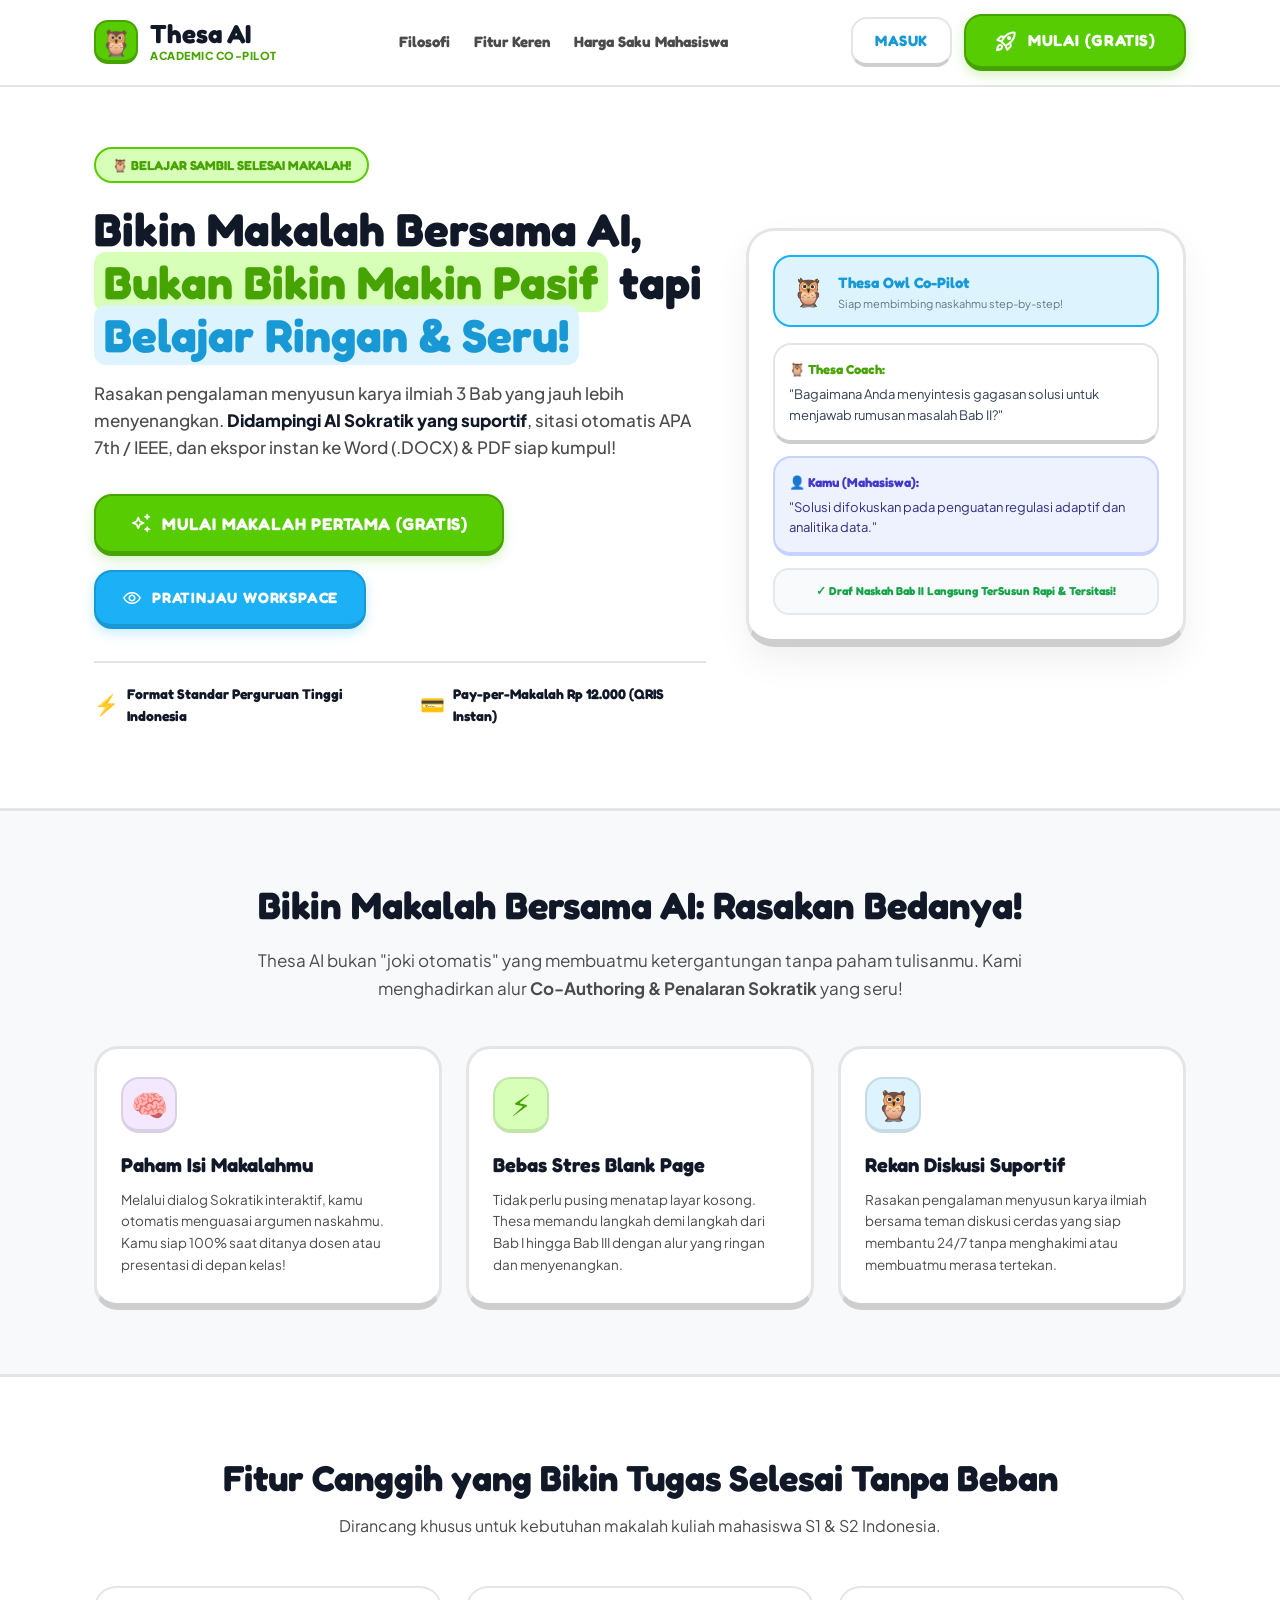
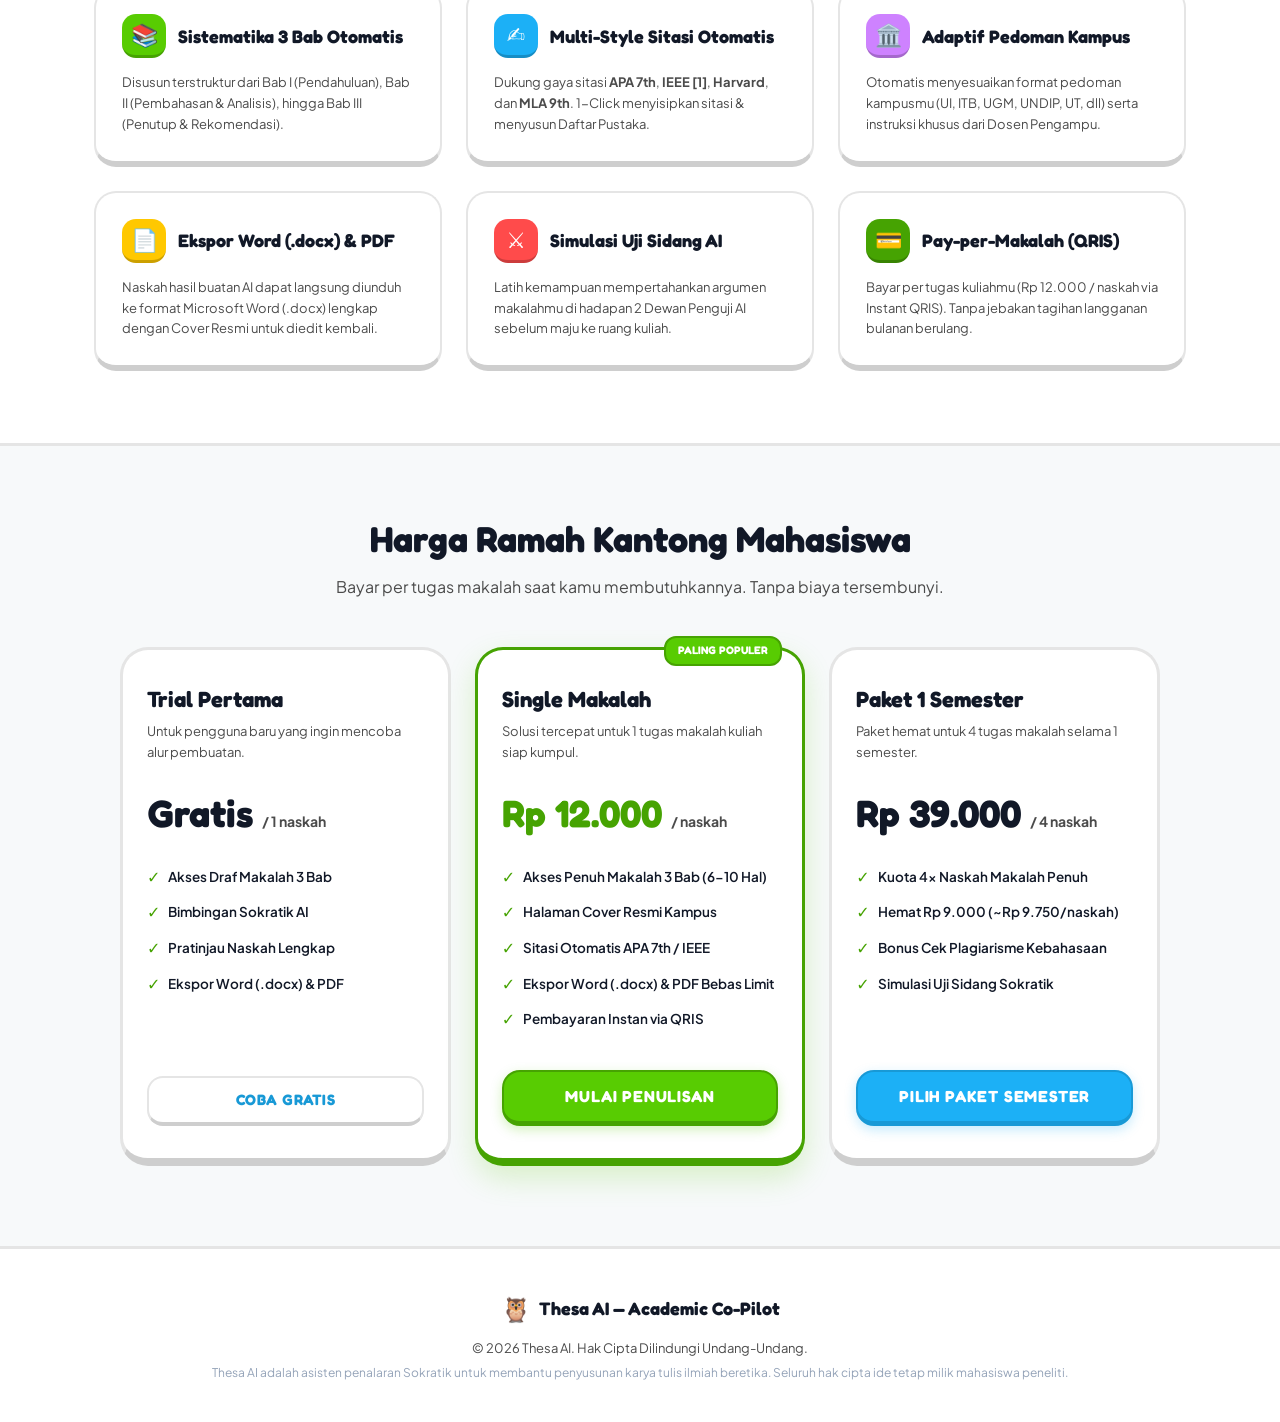
==== commit a20c753a: "fix(routing): set landing page as root index and workspace as app.html with seamless navigation" ====
--- a/web/index.html
+++ b/web/index.html
@@ -3,3158 +3,539 @@
 <head>
   <meta charset="UTF-8">
   <meta name="viewport" content="width=device-width, initial-scale=1.0">
-  <title>Thesa AI — Thesis & Research Co-Pilot</title>
-  <meta name="description" content="Platform pembimbing riset dan penulisan karya tulis ilmiah berbasis dialog sokratik interaktif dan Human-in-the-Loop Co-Authoring.">
+  <title>Thesa AI — Bikin Makalah Seru & Belajar Ringan ala Duolingo!</title>
+  <meta name="description" content="Cara paling seru dan menyenangkan bikin makalah kuliah bersama AI Sokratik. Belajar ringan sambil tugas selesai, sitasi otomatis APA 7th, dan ekspor Word (.docx) & PDF!">
   
   <!-- Open Graph & Social Sharing -->
   <meta property="og:type" content="website">
-  <meta property="og:title" content="Thesa AI — Thesis & Research Co-Pilot">
-  <meta property="og:description" content="Platform pembimbing riset dan penulisan karya tulis ilmiah berbasis dialog sokratik interaktif.">
+  <meta property="og:title" content="Thesa AI — Academic & Research Co-Pilot">
+  <meta property="og:description" content="Cara paling seru bikin tugas makalah & karya tulis ilmiah bersama bimbingan Sokratik AI.">
   <meta property="og:site_name" content="Thesa AI">
-  <meta name="theme-color" content="#4f46e5">
+  <meta name="theme-color" content="#58cc02">
   <link rel="icon" href="data:image/svg+xml,<svg xmlns='http://www.w3.org/2000/svg' viewBox='0 0 100 100'><text y='.9em' font-size='90'>🦉</text></svg>">
   
   <link rel="preconnect" href="https://fonts.googleapis.com">
   <link rel="preconnect" href="https://fonts.gstatic.com" crossorigin>
-  <link href="https://fonts.googleapis.com/css2?family=Fredoka:wght@400;500;600;700&family=Plus+Jakarta+Sans:wght@400;500;600;700;800&family=JetBrains+Mono:wght@400;500;600;700&display=swap" rel="stylesheet">
+  <link href="https://fonts.googleapis.com/css2?family=Fredoka:wght@400;500;600;700&family=Plus+Jakarta+Sans:ital,wght@0,400;0,500;0,600;0,700;0,800;1,400&display=swap" rel="stylesheet">
   <link href="https://fonts.googleapis.com/css2?family=Material+Symbols+Rounded:opsz,wght,FILL,GRAD@24,400,0..1,0" rel="stylesheet">
-  <link rel="stylesheet" href="style.css">
+  <style>
+    /* ── RESET & DUOLINGO STYLE TOKENS ── */
+    *, *::before, *::after { box-sizing: border-box; margin: 0; padding: 0; }
+    :root {
+      --duo-green: #58cc02;
+      --duo-green-dark: #46a302;
+      --duo-green-light: #d7ffb8;
+      --duo-blue: #1cb0f6;
+      --duo-blue-dark: #1899d6;
+      --duo-blue-light: #ddf4ff;
+      --duo-yellow: #ffc800;
+      --duo-yellow-dark: #e5b200;
+      --duo-purple: #ce82ff;
+      --duo-purple-dark: #a560e8;
+      --duo-purple-light: #f3e8ff;
+      --duo-red: #ff4b4b;
+      --duo-red-dark: #ea2b2b;
+      --duo-gray-bg: #ffffff;
+      --duo-gray-soft: #f7f9fa;
+      --duo-border: #e5e5e5;
+      --duo-border-dark: #cecece;
+      --duo-text: #4b4b4b;
+      --duo-text-dark: #111827;
+      --font-sans: 'Plus Jakarta Sans', system-ui, sans-serif;
+      --font-display: 'Fredoka', cursive, sans-serif;
+    }
+
+    body {
+      font-family: var(--font-sans);
+      color: var(--duo-text-dark);
+      background: var(--duo-gray-bg);
+      line-height: 1.6;
+      -webkit-font-smoothing: antialiased;
+    }
+
+    a { text-decoration: none; color: inherit; }
+    button { font-family: var(--font-display); cursor: pointer; border: none; }
+    .container { max-width: 1140px; margin: 0 auto; padding: 0 24px; }
+
+    /* ── DUOLINGO CHUNKY 3D BUTTONS ── */
+    .btn-duo-green {
+      font-family: var(--font-display); font-size: 16px; font-weight: 700; color: #ffffff;
+      background: var(--duo-green); border: 2px solid var(--duo-green-dark);
+      border-bottom: 5px solid var(--duo-green-dark); border-radius: 18px;
+      padding: 12px 28px; display: inline-flex; align-items: center; justify-content: center; gap: 10px;
+      text-transform: uppercase; letter-spacing: 0.8px; transition: all 0.1s ease;
+      box-shadow: 0 4px 12px rgba(88, 204, 2, 0.25);
+    }
+    .btn-duo-green:hover { background: #61df02; }
+    .btn-duo-green:active { transform: translateY(3px); border-bottom-width: 2px; }
+
+    .btn-duo-blue {
+      font-family: var(--font-display); font-size: 16px; font-weight: 700; color: #ffffff;
+      background: var(--duo-blue); border: 2px solid var(--duo-blue-dark);
+      border-bottom: 5px solid var(--duo-blue-dark); border-radius: 18px;
+      padding: 12px 28px; display: inline-flex; align-items: center; justify-content: center; gap: 10px;
+      text-transform: uppercase; letter-spacing: 0.8px; transition: all 0.1s ease;
+      box-shadow: 0 4px 12px rgba(28, 176, 246, 0.25);
+    }
+    .btn-duo-blue:hover { background: #26b9ff; }
+    .btn-duo-blue:active { transform: translateY(3px); border-bottom-width: 2px; }
+
+    .btn-duo-white {
+      font-family: var(--font-display); font-size: 15px; font-weight: 700; color: var(--duo-blue-dark);
+      background: #ffffff; border: 2px solid var(--duo-border);
+      border-bottom: 4px solid var(--duo-border-dark); border-radius: 16px;
+      padding: 10px 22px; display: inline-flex; align-items: center; gap: 8px;
+      text-transform: uppercase; letter-spacing: 0.5px; transition: all 0.1s ease;
+    }
+    .btn-duo-white:active { transform: translateY(2px); border-bottom-width: 2px; }
+
+    /* ── NAVBAR ── */
+    .duo-navbar {
+      position: sticky; top: 0; z-index: 100;
+      background: rgba(255, 255, 255, 0.92); backdrop-filter: blur(16px);
+      border-bottom: 2px solid var(--duo-border); padding: 14px 0;
+    }
+    .nav-wrap { display: flex; align-items: center; justify-content: space-between; }
+    .duo-brand { display: flex; align-items: center; gap: 12px; }
+    .owl-avatar {
+      width: 44px; height: 44px; background: var(--duo-green); border: 2px solid var(--duo-green-dark);
+      border-bottom: 4px solid var(--duo-green-dark); border-radius: 14px;
+      display: flex; align-items: center; justify-content: center; font-size: 26px; color: #fff;
+    }
+    .brand-title-wrap { display: flex; flex-direction: column; }
+    .brand-title { font-family: var(--font-display); font-size: 26px; font-weight: 700; color: var(--duo-text-dark); line-height: 1; }
+    .brand-tag { font-size: 11px; font-weight: 800; color: var(--duo-green-dark); text-transform: uppercase; letter-spacing: 0.5px; }
+
+    .nav-links { display: flex; gap: 24px; font-family: var(--font-display); font-size: 15px; font-weight: 700; color: var(--duo-text); }
+    .nav-links a { transition: color 0.15s; }
+    .nav-links a:hover { color: var(--duo-green-dark); }
+
+    /* ── HERO SECTION ── */
+    .hero { padding: 60px 0 40px; position: relative; }
+    .hero-grid { display: grid; grid-template-columns: 1fr 440px; gap: 40px; align-items: center; }
+
+    .hero-badge-duo {
+      display: inline-flex; align-items: center; gap: 8px;
+      background: var(--duo-green-light); border: 2px solid var(--duo-green);
+      color: var(--duo-green-dark); font-family: var(--font-display); font-size: 13px; font-weight: 700;
+      padding: 6px 16px; border-radius: 999px; margin-bottom: 20px; text-transform: uppercase;
+    }
+
+    .hero-title {
+      font-family: var(--font-display); font-size: 46px; font-weight: 700; line-height: 1.15;
+      color: var(--duo-text-dark); margin-bottom: 18px;
+    }
+    .hero-title span.highlight-green { color: var(--duo-green-dark); background: var(--duo-green-light); padding: 2px 10px; border-radius: 12px; }
+    .hero-title span.highlight-blue { color: var(--duo-blue-dark); background: var(--duo-blue-light); padding: 2px 10px; border-radius: 12px; }
+
+    .hero-sub {
+      font-size: 17px; color: var(--duo-text); line-height: 1.6; margin-bottom: 32px; font-weight: 500;
+    }
+    .hero-sub strong { color: var(--duo-text-dark); font-weight: 800; }
+
+    .hero-actions { display: flex; gap: 14px; margin-bottom: 32px; flex-wrap: wrap; }
+
+    .hero-stats-row {
+      display: flex; gap: 20px; border-top: 2px solid var(--duo-border); padding-top: 20px;
+    }
+    .hero-stat-item { display: flex; align-items: center; gap: 8px; font-family: var(--font-display); font-size: 14px; font-weight: 700; color: var(--duo-text-dark); }
+
+    /* Right Hero Card Showcase */
+    .hero-card-showcase {
+      background: #ffffff; border: 3px solid var(--duo-border); border-bottom: 8px solid var(--duo-border-dark);
+      border-radius: 28px; padding: 24px; position: relative; box-shadow: 0 15px 35px rgba(0,0,0,0.06);
+    }
+    .showcase-header {
+      display: flex; align-items: center; gap: 12px; background: var(--duo-blue-light);
+      border: 2px solid var(--duo-blue); padding: 12px 16px; border-radius: 18px; margin-bottom: 16px;
+    }
+    .showcase-chat-bubble {
+      background: #ffffff; border: 2px solid var(--duo-border); border-bottom: 4px solid var(--duo-border-dark);
+      border-radius: 18px; padding: 14px; margin-bottom: 12px; font-size: 13px;
+    }
+
+    /* ── PHILOSOPHY SECTION (DUOLINGO GAMIFIED STYLE) ── */
+    .philosophy-duo {
+      background: var(--duo-gray-soft); border-top: 3px solid var(--duo-border);
+      border-bottom: 3px solid var(--duo-border); padding: 64px 0; margin-top: 40px;
+    }
+    .philo-head { text-align: center; max-width: 800px; margin: 0 auto 44px; }
+    .philo-head h2 { font-family: var(--font-display); font-size: 38px; font-weight: 700; color: var(--duo-text-dark); margin-bottom: 12px; }
+    .philo-head p { font-size: 17px; color: var(--duo-text); line-height: 1.6; }
+
+    .philo-cards-grid { display: grid; grid-template-columns: repeat(3, 1fr); gap: 24px; }
+    .philo-card {
+      background: #ffffff; border: 3px solid var(--duo-border); border-bottom: 7px solid var(--duo-border-dark);
+      border-radius: 24px; padding: 28px 24px; transition: all 0.15s ease; position: relative;
+    }
+    .philo-card:hover { transform: translateY(-4px); }
+    .philo-icon-box {
+      width: 56px; height: 56px; border-radius: 18px; display: flex; align-items: center; justify-content: center;
+      font-size: 30px; margin-bottom: 16px; border: 2px solid rgba(0,0,0,0.1); border-bottom-width: 4px;
+    }
+    .philo-card h3 { font-family: var(--font-display); font-size: 20px; font-weight: 700; color: var(--duo-text-dark); margin-bottom: 8px; }
+    .philo-card p { font-size: 13.5px; color: var(--duo-text); line-height: 1.6; }
+
+    /* ── FEATURES SECTION ── */
+    .features-section { padding: 72px 0; }
+    .duo-section-title { text-align: center; margin-bottom: 48px; }
+    .duo-section-title h2 { font-family: var(--font-display); font-size: 36px; font-weight: 700; color: var(--duo-text-dark); }
+    .duo-section-title p { font-size: 16px; color: var(--duo-text); margin-top: 6px; }
+
+    .features-grid { display: grid; grid-template-columns: repeat(3, 1fr); gap: 24px; }
+    .duo-feature-card {
+      background: #ffffff; border: 2.5px solid var(--duo-border); border-bottom: 6px solid var(--duo-border-dark);
+      border-radius: 22px; padding: 26px; transition: all 0.15s ease;
+    }
+    .duo-feature-card:hover { transform: translateY(-3px); border-color: #cbd5e1; }
+    .duo-feat-head { display: flex; align-items: center; gap: 12px; margin-bottom: 14px; }
+    .duo-feat-icon {
+      width: 44px; height: 44px; border-radius: 14px; display: flex; align-items: center; justify-content: center;
+      font-size: 22px; color: #fff; border-bottom: 3px solid rgba(0,0,0,0.2);
+    }
+    .duo-feature-card h3 { font-family: var(--font-display); font-size: 18px; font-weight: 700; color: var(--duo-text-dark); }
+    .duo-feature-card p { font-size: 13px; color: var(--duo-text); line-height: 1.6; }
+
+    /* ── PRICING SECTION (PLAYFUL 3D CARDS) ── */
+    .pricing-section { padding: 64px 0 80px; background: var(--duo-gray-soft); border-top: 3px solid var(--duo-border); }
+    .pricing-grid { display: grid; grid-template-columns: repeat(3, 1fr); gap: 24px; max-width: 1040px; margin: 0 auto; }
+    .duo-price-card {
+      background: #ffffff; border: 3px solid var(--duo-border); border-bottom: 8px solid var(--duo-border-dark);
+      border-radius: 28px; padding: 32px 24px; display: flex; flex-direction: column; position: relative;
+    }
+    .duo-price-card.featured {
+      border-color: var(--duo-green-dark); border-bottom-color: var(--duo-green-dark);
+      box-shadow: 0 12px 30px rgba(88, 204, 2, 0.2);
+    }
+    .price-ribbon {
+      position: absolute; top: -14px; right: 20px; background: var(--duo-green); color: #fff;
+      font-family: var(--font-display); font-size: 11px; font-weight: 700; padding: 4px 12px;
+      border-radius: 12px; border: 2px solid var(--duo-green-dark); text-transform: uppercase;
+    }
+    .duo-price-card h3 { font-family: var(--font-display); font-size: 22px; font-weight: 700; color: var(--duo-text-dark); margin-bottom: 4px; }
+    .duo-price-card p { font-size: 13px; color: var(--duo-text); margin-bottom: 20px; }
+    .duo-price-amount { font-family: var(--font-display); font-size: 38px; font-weight: 700; color: var(--duo-text-dark); margin-bottom: 20px; }
+    .duo-price-amount span { font-size: 14px; color: var(--duo-text); font-family: var(--font-sans); }
+
+    .duo-price-list { list-style: none; margin-bottom: 28px; flex: 1; }
+    .duo-price-list li { display: flex; align-items: center; gap: 8px; font-size: 13.5px; color: var(--duo-text-dark); margin-bottom: 10px; font-weight: 600; }
+    .duo-price-list li span.check { color: var(--duo-green-dark); font-weight: 800; font-size: 16px; }
+
+    /* ── FOOTER ── */
+    footer { border-top: 3px solid var(--duo-border); padding: 40px 0; text-align: center; font-size: 13px; color: var(--duo-text); background: #ffffff; }
+
+    /* ── MOBILE & TABLET RESPONSIVE STYLES ── */
+    @media (max-width: 900px) {
+      .hero-grid { grid-template-columns: 1fr; gap: 32px; }
+      .philo-cards-grid { grid-template-columns: 1fr; gap: 16px; }
+      .features-grid { grid-template-columns: 1fr; gap: 16px; }
+      .pricing-grid { grid-template-columns: 1fr; max-width: 440px; margin: 0 auto; gap: 20px; }
+      .nav-links { display: none; }
+      .hero-title { font-size: 32px; }
+      .hero-sub { font-size: 15px; margin-bottom: 24px; }
+      .hero-actions { flex-direction: column; width: 100%; gap: 12px; }
+      .btn-duo-green, .btn-duo-blue, .btn-duo-white { width: 100%; text-align: center; justify-content: center; }
+      .hero-stats-row { flex-direction: column; gap: 10px; }
+      .philo-head h2, .duo-section-title h2 { font-size: 26px; }
+      .philo-head p, .duo-section-title p { font-size: 14px; }
+      .hero-card-showcase { padding: 18px; border-radius: 22px; }
+      .container { padding: 0 16px; }
+      .hero { padding: 32px 0 24px; }
+      .philosophy-duo { padding: 40px 0; }
+      .features-section { padding: 40px 0; }
+      .pricing-section { padding: 40px 0 50px; }
+      .duo-navbar { padding: 10px 0; }
+    }
+
+    @media (max-width: 500px) {
+      .hero-title { font-size: 26px; line-height: 1.25; }
+      .brand-title { font-size: 20px; }
+      .owl-avatar { width: 36px; height: 36px; font-size: 20px; border-radius: 12px; }
+      .brand-tag { font-size: 9.5px; }
+      .hero-badge-duo { font-size: 11px; padding: 4px 12px; }
+      .duo-price-card { padding: 24px 18px; }
+      .duo-price-amount { font-size: 32px; }
+      .philo-card { padding: 20px 18px; }
+      .duo-feature-card { padding: 20px 18px; }
+    }
+  </style>
 </head>
-<body class="duo-theme">
-
-  <!-- ===================================================================
-       HOMEPAGE / DASHBOARD (shown after "login", entry point)
-       =================================================================== -->
-  <div id="homepageScreen" class="hp-root">
-
-    <!-- ── Left Sidebar ───────────────────────────────────────────────── -->
-    <aside class="hp-sidebar">
-      <div class="hp-sidebar-inner">
-
-        <!-- Brand -->
-        <div class="hp-brand">
-          <div class="hp-brand-icon">
-            <span class="material-symbols-rounded">school</span>
-          </div>
+<body>
+
+  <!-- ── DUOLINGO NAVBAR ── -->
+  <nav class="duo-navbar">
+    <div class="container nav-wrap">
+      <a href="index.html" class="duo-brand">
+        <div class="owl-avatar">🦉</div>
+        <div class="brand-title-wrap">
+          <span class="brand-title">Thesa AI</span>
+          <span class="brand-tag">Academic Co-Pilot</span>
+        </div>
+      </a>
+
+      <div class="nav-links">
+        <a href="#filosofi">Filosofi</a>
+        <a href="#fitur">Fitur Keren</a>
+        <a href="#harga">Harga Saku Mahasiswa</a>
+      </div>
+
+      <div style="display:flex; gap:12px; align-items:center;">
+        <a href="auth.html" class="btn-duo-white">Masuk</a>
+        <a href="auth.html" class="btn-duo-green">
+          <span class="material-symbols-rounded">rocket_launch</span>
+          <span>Mulai (Gratis)</span>
+        </a>
+      </div>
+    </div>
+  </nav>
+
+  <!-- ── HERO SECTION ── -->
+  <section class="hero">
+    <div class="container hero-grid">
+      <div>
+        <div class="hero-badge-duo">
+          <span>🦉 Belajar Sambil Selesai Makalah!</span>
+        </div>
+
+        <h1 class="hero-title">
+          Bikin Makalah Bersama AI, <span class="highlight-green">Bukan Bikin Makin Pasif</span> tapi <span class="highlight-blue">Belajar Ringan &amp; Seru!</span>
+        </h1>
+
+        <p class="hero-sub">
+          Rasakan pengalaman menyusun karya ilmiah 3 Bab yang jauh lebih menyenangkan. <strong>Didampingi AI Sokratik yang suportif</strong>, sitasi otomatis APA 7th / IEEE, dan ekspor instan ke Word (.DOCX) &amp; PDF siap kumpul!
+        </p>
+
+        <div class="hero-actions">
+          <a href="auth.html" class="btn-duo-green" style="font-size:17px; padding:14px 34px;">
+            <span class="material-symbols-rounded" style="font-size:22px;">auto_awesome</span>
+            <span>Mulai Makalah Pertama (Gratis)</span>
+          </a>
+          <a href="app.html" class="btn-duo-blue" style="font-size:15px; padding:14px 26px;">
+            <span class="material-symbols-rounded" style="font-size:20px;">visibility</span>
+            <span>Pratinjau Workspace</span>
+          </a>
+        </div>
+
+        <div class="hero-stats-row">
+          <div class="hero-stat-item">
+            <span style="font-size:20px;">⚡</span>
+            <span>Format Standar Perguruan Tinggi Indonesia</span>
+          </div>
+          <div class="hero-stat-item">
+            <span style="font-size:20px;">💳</span>
+            <span>Pay-per-Makalah Rp 12.000 (QRIS Instan)</span>
+          </div>
+        </div>
+      </div>
+
+      <!-- Right Interactive Preview Card -->
+      <div class="hero-card-showcase">
+        <div class="showcase-header">
+          <div style="font-size:28px;">🦉</div>
           <div>
-            <div class="hp-brand-name">Thesa</div>
-            <div class="hp-brand-sub">Research Co-Pilot</div>
-          </div>
-        </div>
-
-        <!-- Nav -->
-        <nav class="hp-nav">
-          <a class="hp-nav-item active" id="navDashboard" href="#" onclick="return false;">
-            <span class="material-symbols-rounded">dashboard</span>
-            <span>Dashboard</span>
-          </a>
-          <a class="hp-nav-item" href="#" onclick="navigateTo('projects'); return false;">
-            <span class="material-symbols-rounded">folder_open</span>
-            <span>Proyek Saya</span>
-            <span class="hp-nav-badge">3</span>
-          </a>
-          <a class="hp-nav-item" id="navPustakaRiset" href="#" onclick="openPustakaRisetModal(); return false;">
-            <span class="material-symbols-rounded">menu_book</span>
-            <span>Pustaka Riset</span>
-          </a>
-          <a class="hp-nav-item" id="navPencapaian" href="#" onclick="openPencapaianModal(); return false;">
-            <span class="material-symbols-rounded">emoji_events</span>
-            <span>Pencapaian</span>
-          </a>
-
-          <div class="hp-nav-divider"></div>
-
-          <a class="hp-nav-item" href="#" onclick="showDossierModal('compass'); return false;" title="Pengaturan Academic Path & Preferensi Bimbingan">
-            <span class="material-symbols-rounded">settings</span>
-            <span>Pengaturan</span>
-          </a>
-        </nav>
-      </div>
-
-      <!-- User Profile (Click to open Settings / Profile) -->
-      <div class="hp-user-profile" onclick="showDossierModal('compass')" title="Buka Profil & Arah Riset Personal">
-        <div class="hp-avatar-ring">
-          <img id="sidebarUserAvatar" src="https://api.dicebear.com/7.x/initials/svg?seed=AA&backgroundColor=e0e7ff&textColor=4f46e5" alt="Avatar">
-        </div>
-        <div class="hp-user-meta">
-          <div class="hp-user-name" id="sidebarUserName">Alif Awwaz</div>
-          <div class="hp-user-role" id="sidebarUserRole">S2 Informatika · UI</div>
-        </div>
-        <button class="hp-user-menu-btn" title="Pengaturan akun & Arah Riset">
-          <span class="material-symbols-rounded">tune</span>
-        </button>
-      </div>
-    </aside>
-
-    <!-- ── Main Content ────────────────────────────────────────────────── -->
-    <main class="hp-main">
-
-      <!-- Top Bar -->
-      <header class="hp-topbar">
-        <div class="hp-greeting">
-          <h1 id="hpGreetingText">Halo kembali, Alif! 👋</h1>
-          <p id="hpGreetingSub">Mau lanjutkan riset hari ini, atau mulai sesuatu yang baru?</p>
-        </div>
-        <div class="hp-topbar-actions">
-          <div class="hp-stat-pill streak">
-            <span>🔥</span>
-            <strong>7 Hari</strong>
-          </div>
-          <div class="hp-stat-pill xp">
-            <span>💎</span>
-            <strong>1,240 XP</strong>
-          </div>
-          <a href="/admin.html" class="hp-stat-pill" style="text-decoration:none; background:#1e1b4b; color:#a5b4fc; border:1px solid #4338ca; cursor:pointer;" title="Buka Dashboard Controlling & Monitoring">
-            <span>🛡️</span>
-            <strong>Admin Center</strong>
-          </a>
-          <button class="hp-notif-btn" title="Notifikasi">
-            <span class="material-symbols-rounded">notifications</span>
-            <span class="hp-notif-dot"></span>
-          </button>
-          <div class="hp-avatar-sm" onclick="showDossierModal()" title="Profil & Pengaturan">
-            <img id="hpUserAvatarSm" src="https://api.dicebear.com/7.x/initials/svg?seed=AA&backgroundColor=e0e7ff&textColor=4f46e5" alt="Avatar">
-          </div>
-        </div>
-      </header>
-
-      <!-- Scrollable Content Body -->
-      <div class="hp-body">
-
-        <!-- ── HERO: Start New Project ─────────────────────────────────── -->
-        <section class="hp-hero-card">
-          <div class="hp-hero-top-row">
-            <div class="hp-hero-left">
-              <div class="hp-hero-eyebrow">
-                <span class="material-symbols-rounded" style="font-size:14px;">rocket_launch</span>
-                <span>Mulai Lembar Baru</span>
-              </div>
-              <h2 class="hp-hero-title">Mau Meneliti atau Menulis Apa Hari Ini?</h2>
-              <p class="hp-hero-sub">Pilih jenis karya ilmiah di bawah — Thesa akan memandu alur berpikirmu langkah demi langkah.</p>
-            </div>
-
-            <div class="hp-hero-right">
-              <button class="hp-hero-cta" onclick="startNewProjectFromHome(null)">
-                <span class="material-symbols-rounded">add_circle</span>
-                <span>Buat Proyek Bebas</span>
-                <span class="material-symbols-rounded">arrow_forward</span>
-              </button>
-              <p class="hp-hero-cta-sub">Atau pilih jenis karya langsung di bawah 👇</p>
-            </div>
-          </div>
-
-          <!-- KTI Quick Select Shelf (Spacious & Clean) -->
-          <div class="hp-kti-shelf">
-            <button class="hp-kti-btn active-ready" data-kti="makalah" onclick="handleKTIClick('makalah')">
-              <div class="hp-kti-status-badge live">
-                <span class="live-pulse"></span> Siap Pakai
-              </div>
-              <div class="hp-kti-icon" style="background:#e0e7ff; color:var(--brand);">
-                <span class="material-symbols-rounded">article</span>
-              </div>
-              <span class="hp-kti-name">Makalah</span>
-              <span class="hp-kti-desc">3 Bab · Siap Pakai</span>
-            </button>
-
-            <button class="hp-kti-btn co-design" data-kti="proposal" onclick="handleKTIClick('proposal')">
-              <div class="hp-kti-status-badge co-design">💡 Sampaikan Needs</div>
-              <div class="hp-kti-icon" style="background:#dcfce7; color:#16a34a;">
-                <span class="material-symbols-rounded">note_add</span>
-              </div>
-              <span class="hp-kti-name">Proposal</span>
-              <span class="hp-kti-desc">Dalam Riset · Klik Disini</span>
-            </button>
-
-            <button class="hp-kti-btn co-design" data-kti="skripsi" onclick="handleKTIClick('skripsi')">
-              <div class="hp-kti-status-badge co-design">💡 Sampaikan Needs</div>
-              <div class="hp-kti-icon" style="background:#fef3c7; color:#d97706;">
-                <span class="material-symbols-rounded">school</span>
-              </div>
-              <span class="hp-kti-name">Skripsi (S1)</span>
-              <span class="hp-kti-desc">Dalam Riset · Klik Disini</span>
-            </button>
-
-            <button class="hp-kti-btn co-design" data-kti="tesis" onclick="handleKTIClick('tesis')">
-              <div class="hp-kti-status-badge co-design">💡 Sampaikan Needs</div>
-              <div class="hp-kti-icon" style="background:#ede9fe; color:#7c3aed;">
-                <span class="material-symbols-rounded">psychology</span>
-              </div>
-              <span class="hp-kti-name">Tesis (S2)</span>
-              <span class="hp-kti-desc">Dalam Riset · Klik Disini</span>
-            </button>
-
-            <button class="hp-kti-btn co-design" data-kti="disertasi" onclick="handleKTIClick('disertasi')">
-              <div class="hp-kti-status-badge co-design">💡 Sampaikan Needs</div>
-              <div class="hp-kti-icon" style="background:#ffe4e6; color:#e11d48;">
-                <span class="material-symbols-rounded">workspace_premium</span>
-              </div>
-              <span class="hp-kti-name">Disertasi (S3)</span>
-              <span class="hp-kti-desc">Dalam Riset · Klik Disini</span>
-            </button>
-
-            <button class="hp-kti-btn co-design" data-kti="jurnal" onclick="handleKTIClick('jurnal')">
-              <div class="hp-kti-status-badge co-design">💡 Sampaikan Needs</div>
-              <div class="hp-kti-icon" style="background:#ccfbf1; color:#0d9488;">
-                <span class="material-symbols-rounded">menu_book</span>
-              </div>
-              <span class="hp-kti-name">Artikel Jurnal</span>
-              <span class="hp-kti-desc">Dalam Riset · Klik Disini</span>
-            </button>
-
-            <button class="hp-kti-btn co-design" data-kti="laporan" onclick="handleKTIClick('laporan')">
-              <div class="hp-kti-status-badge co-design">💡 Sampaikan Needs</div>
-              <div class="hp-kti-icon" style="background:#ffedd5; color:#ea580c;">
-                <span class="material-symbols-rounded">summarize</span>
-              </div>
-              <span class="hp-kti-name">PKM / Laporan</span>
-              <span class="hp-kti-desc">Dalam Riset · Klik Disini</span>
-            </button>
-          </div>
-        </section>
-
-        <!-- ── MAIN GRID ─────────────────────────────────────────────────── -->
-        <div class="hp-content-grid">
-
-          <!-- Left: Active Projects / Empty State -->
-          <div class="hp-col-main">
-
-            <!-- Section Header with State Switcher Demo -->
-            <div class="hp-section-header" style="flex-wrap:wrap; gap:10px;">
-              <div style="display:flex; align-items:center; gap:8px;">
-                <h3 id="projectsSectionTitle">Mulai Karya Pertamamu</h3>
-                <span class="prof-tag verified" id="projectsViewBadge" style="font-size:10.5px;">Akun Baru</span>
-              </div>
-              
-              <div class="hp-demo-switch-group">
-                <span style="font-size:11px; color:var(--text-secondary); margin-right:4px;">Pratinjau:</span>
-                <button type="button" class="hp-switch-btn active" id="btnViewEmpty" onclick="setDashboardProjectsView('empty')">
-                  Akun Baru (0 Proyek)
-                </button>
-                <button type="button" class="hp-switch-btn" id="btnViewActive" onclick="setDashboardProjectsView('active')">
-                  Ada Riwayat Proyek
-                </button>
-              </div>
-            </div>
-
-            <!-- 1. EMPTY STATE SHOWCASE (Interactive & Educational for First-time Users) -->
-            <div id="dashboardEmptyState" class="hp-empty-showcase">
-              
-              <!-- Quick Start Hero Card -->
-              <div class="hp-empty-hero">
-                <div class="hp-empty-hero-body">
-                  <div class="hp-empty-hero-tag">
-                    <span class="material-symbols-rounded" style="font-size:14px;">bolt</span>
-                    Estimasi 20 Menit Jadi Draf Berbobot
-                  </div>
-                  <h4>Belum punya naskah aktif? Mulai dengan Makalah Ilmiah!</h4>
-                  <p>
-                    Thesa akan memandumu menyusun draf 3 bab dengan logika runtut dan argumentasi tajam. Bukan dibuatkan joki instan, tapi dilatih sampai siap diskusi kelas.
-                  </p>
-                  <div class="hp-empty-hero-actions">
-                    <button class="hp-empty-cta-btn" onclick="handleKTIClick('makalah')">
-                      <span class="material-symbols-rounded">edit_square</span>
-                      <span>Mulai Makalah Pertamamu</span>
-                      <span class="material-symbols-rounded">arrow_forward</span>
-                    </button>
-                    <button class="hp-empty-secondary-btn" onclick="openSampleMakalahModal()">
-                      <span class="material-symbols-rounded">visibility</span>
-                      <span>Lihat Contoh Draf Jadi</span>
-                    </button>
-                  </div>
-                </div>
-              </div>
-
-              <!-- 3 Interactive Pillar Cards -->
-              <div class="hp-empty-features-grid">
-                
-                <div class="hp-empty-feat-card" onclick="handleKTIClick('makalah')">
-                  <div class="hp-feat-icon" style="background:#ede9fe; color:var(--brand);">
-                    <span class="material-symbols-rounded">psychology_alt</span>
-                  </div>
-                  <div class="hp-feat-info">
-                    <strong>1. Socratic Co-Pilot</strong>
-                    <p>AI membedah premis &amp; argumenmu lewat pertanyaan reflektif per subbab.</p>
-                  </div>
-                </div>
-
-                <div class="hp-empty-feat-card" onclick="handleKTIClick('makalah')">
-                  <div class="hp-feat-icon" style="background:#dcfce7; color:#16a34a;">
-                    <span class="material-symbols-rounded">verified_user</span>
-                  </div>
-                  <div class="hp-feat-info">
-                    <strong>2. 100% Anti-Joki</strong>
-                    <p>Sertifikat Integritas &amp; Audit Log membuktikan kamu menulis sendiri naskahmu.</p>
-                  </div>
-                </div>
-
-                <div class="hp-empty-feat-card" onclick="handleKTIClick('makalah')">
-                  <div class="hp-feat-icon" style="background:#fef3c7; color:#d97706;">
-                    <span class="material-symbols-rounded">sports_martial_arts</span>
-                  </div>
-                  <div class="hp-feat-info">
-                    <strong>3. Boss Arena Sidang</strong>
-                    <p>Simulasi tanya-jawab dengan AI Penguji Kritis sebelum maju presentasi kelas.</p>
-                  </div>
-                </div>
-
-              </div>
-
-            </div><!-- /dashboardEmptyState -->
-
-            <!-- 2. ACTIVE PROJECTS LIST (Shown when user has active projects) -->
-            <div class="hp-projects-list" id="hpProjectsList" style="display:none;">
-
-              <!-- Project Card 1 -->
-              <div class="hp-project-card" onclick="openExistingProject('cascade-multi-agent')">
-                <div class="hp-proj-head">
-                  <div class="hp-proj-kti-tag tesis">
-                    <span class="material-symbols-rounded">psychology</span> Tesis S2
-                  </div>
-                  <div class="hp-proj-activity">
-                    <span class="hp-activity-dot active"></span>
-                    Aktif 2 jam lalu
-                  </div>
-                </div>
-                <h4 class="hp-proj-title">Cascade Reasoning pada Sistem Multi-Agent untuk Konsistensi Naskah Panjang</h4>
-                <div class="hp-proj-meta-row">
-                  <span class="hp-proj-campus">🏛 Universitas Indonesia (UI)</span>
-                  <span class="hp-proj-unit">Unit 2 dari 5</span>
-                </div>
-                <div class="hp-proj-progress-area">
-                  <div class="hp-proj-progress-bar">
-                    <div class="hp-proj-fill" style="width: 65%; background: linear-gradient(90deg, #7c3aed, #8b5cf6);"></div>
-                  </div>
-                  <span class="hp-proj-pct">65%</span>
-                </div>
-                <div class="hp-proj-footer">
-                  <div class="hp-proj-tags">
-                    <span class="hp-tag">Multi-Agent</span>
-                    <span class="hp-tag">LLM</span>
-                    <span class="hp-tag">NLP</span>
-                  </div>
-                  <button class="hp-proj-resume-btn">
-                    <span class="material-symbols-rounded">play_circle</span> Lanjutkan
-                  </button>
-                </div>
-              </div>
-
-              <!-- Project Card 2 -->
-              <div class="hp-project-card" onclick="openExistingProject('hoaks-bert')">
-                <div class="hp-proj-head">
-                  <div class="hp-proj-kti-tag skripsi">
-                    <span class="material-symbols-rounded">school</span> Skripsi S1
-                  </div>
-                  <div class="hp-proj-activity">
-                    <span class="hp-activity-dot"></span>
-                    Aktif kemarin
-                  </div>
-                </div>
-                <h4 class="hp-proj-title">Deteksi Berita Hoaks Menggunakan Model BERT pada Platform Media Sosial Indonesia</h4>
-                <div class="hp-proj-meta-row">
-                  <span class="hp-proj-campus">🏛 Universitas Gadjah Mada (UGM)</span>
-                  <span class="hp-proj-unit">Unit 1 dari 5</span>
-                </div>
-                <div class="hp-proj-progress-area">
-                  <div class="hp-proj-progress-bar">
-                    <div class="hp-proj-fill" style="width: 30%; background: linear-gradient(90deg, #d97706, #f59e0b);"></div>
-                  </div>
-                  <span class="hp-proj-pct">30%</span>
-                </div>
-                <div class="hp-proj-footer">
-                  <div class="hp-proj-tags">
-                    <span class="hp-tag">BERT</span>
-                    <span class="hp-tag">Hoaks</span>
-                    <span class="hp-tag">Twitter</span>
-                  </div>
-                  <button class="hp-proj-resume-btn">
-                    <span class="material-symbols-rounded">play_circle</span> Lanjutkan
-                  </button>
-                </div>
-              </div>
-
-              <!-- Project Card 3 — Completed -->
-              <div class="hp-project-card completed" onclick="openExistingProject('ketahanan-pangan')">
-                <div class="hp-proj-head">
-                  <div class="hp-proj-kti-tag jurnal">
-                    <span class="material-symbols-rounded">menu_book</span> Artikel Jurnal
-                  </div>
-                  <div class="hp-proj-activity">
-                    <span class="material-symbols-rounded" style="color:var(--duo-green);font-size:14px;">check_circle</span>
-                    Selesai
-                  </div>
-                </div>
-                <h4 class="hp-proj-title">Dampak Perubahan Iklim terhadap Ketahanan Pangan Wilayah Pesisir Jawa</h4>
-                <div class="hp-proj-meta-row">
-                  <span class="hp-proj-campus">🏛 Dikti — Standar Nasional</span>
-                  <span class="hp-proj-unit" style="color:var(--duo-green-dark);">✓ 5 dari 5 Unit</span>
-                </div>
-                <div class="hp-proj-progress-area">
-                  <div class="hp-proj-progress-bar">
-                    <div class="hp-proj-fill" style="width: 100%; background: linear-gradient(90deg, #059669, #10b981);"></div>
-                  </div>
-                  <span class="hp-proj-pct" style="color:var(--duo-green-dark);">100% ✓</span>
-                </div>
-                <div class="hp-proj-footer">
-                  <div class="hp-proj-tags">
-                    <span class="hp-tag">Iklim</span>
-                    <span class="hp-tag">Pangan</span>
-                    <span class="hp-tag">Kuantitatif</span>
-                  </div>
-                  <button class="hp-proj-resume-btn completed-btn">
-                    <span class="material-symbols-rounded">visibility</span> Lihat
-                  </button>
-                </div>
-              </div>
-
-            </div><!-- /hpProjectsList -->
-
-            <!-- Bottom Prompt -->
-            <div class="hp-new-project-prompt" onclick="handleKTIClick('makalah')">
-              <span class="material-symbols-rounded">add_circle</span>
-              <span>Buat naskah makalah baru...</span>
-            </div>
-
-          </div><!-- /hp-col-main -->
-
-          <!-- Right: Achievements + Library -->
-          <div class="hp-col-side">
-
-            <!-- Weekly Stats -->
-            <div class="hp-side-card">
-              <div class="hp-side-card-head">
-                <span class="material-symbols-rounded">insights</span>
-                <h4>Statistik Minggu Ini</h4>
-              </div>
-              <div class="hp-stats-grid">
-                <div class="hp-stat-item">
-                  <div class="hp-stat-num" style="color:#7c3aed;">1,240</div>
-                  <div class="hp-stat-lbl">Total XP</div>
-                </div>
-                <div class="hp-stat-item">
-                  <div class="hp-stat-num" style="color:#d97706;">7</div>
-                  <div class="hp-stat-lbl">Hari Streak</div>
-                </div>
-                <div class="hp-stat-item">
-                  <div class="hp-stat-num" style="color:#0d9488;">14</div>
-                  <div class="hp-stat-lbl">Validasi Draf</div>
-                </div>
-                <div class="hp-stat-item">
-                  <div class="hp-stat-num" style="color:#059669;">1</div>
-                  <div class="hp-stat-lbl">Selesai</div>
-                </div>
-              </div>
-
-              <!-- Achievement Badges -->
-              <div class="hp-achievements-row">
-                <div class="hp-achievement" title="Pejuang Literatur">
-                  <div class="hp-ach-icon" style="background:#fef3c7;">📚</div>
-                  <span>Pejuang Literatur</span>
-                </div>
-                <div class="hp-achievement" title="First Gate Passed">
-                  <div class="hp-ach-icon" style="background:#ede9fe;">🛡️</div>
-                  <span>Gate Keeper</span>
-                </div>
-                <div class="hp-achievement" title="Streak 7 hari">
-                  <div class="hp-ach-icon" style="background:#fff7ed;">🔥</div>
-                  <span>7-Day Streak</span>
-                </div>
-                <div class="hp-achievement locked" title="Belum Terbuka">
-                  <div class="hp-ach-icon" style="background:#f8fafc; filter:grayscale(1);">🏆</div>
-                  <span>Champion</span>
-                </div>
-              </div>
-            </div>
-
-            <!-- Thesa Library -->
-            <div class="hp-side-card">
-              <div class="hp-side-card-head">
-                <span class="material-symbols-rounded">auto_stories</span>
-                <h4>Dari Pustaka Thesa</h4>
-              </div>
-              <div class="hp-library-list">
-                <div class="hp-library-item" onclick="startNewProjectFromHome('tesis')">
-                  <div class="hp-lib-icon" style="background:#ede9fe; color:#7c3aed;">
-                    <span class="material-symbols-rounded">psychology</span>
-                  </div>
-                  <div class="hp-lib-meta">
-                    <strong>Template Tesis S2 — Pendekatan Mixed-Method</strong>
-                    <span>Panduan lengkap + contoh BAB I–V</span>
-                  </div>
-                  <span class="material-symbols-rounded hp-lib-arrow">chevron_right</span>
-                </div>
-                <div class="hp-library-item" onclick="startNewProjectFromHome('jurnal')">
-                  <div class="hp-lib-icon" style="background:#ccfbf1; color:#0d9488;">
-                    <span class="material-symbols-rounded">menu_book</span>
-                  </div>
-                  <div class="hp-lib-meta">
-                    <strong>Panduan Submit Jurnal Scopus Q1/Q2</strong>
-                    <span>Abstract, keywords, dan cover letter</span>
-                  </div>
-                  <span class="material-symbols-rounded hp-lib-arrow">chevron_right</span>
-                </div>
-                <div class="hp-library-item" onclick="startNewProjectFromHome('skripsi')">
-                  <div class="hp-lib-icon" style="background:#fef9c3; color:#d97706;">
-                    <span class="material-symbols-rounded">school</span>
-                  </div>
-                  <div class="hp-lib-meta">
-                    <strong>Checklist Skripsi — Dari Proposal ke Sidang</strong>
-                    <span>Step-by-step + tips menghadapi penguji</span>
-                  </div>
-                  <span class="material-symbols-rounded hp-lib-arrow">chevron_right</span>
-                </div>
-              </div>
-            </div>
-
-            <!-- Tip of the day -->
-            <div class="hp-tip-card">
-              <div class="hp-tip-head">
-                <span>💡</span>
-                <strong>Tips Hari Ini</strong>
-              </div>
-              <p>Rumusan masalah yang baik bukan hanya <em>"apa yang diteliti"</em>, tapi juga <em>"mengapa ini belum pernah dijawab dengan cara ini."</em> Thesa akan membantumu menemukan celah itu.</p>
-              <button class="hp-tip-action" onclick="startNewProjectFromHome(null)">Coba sekarang →</button>
-            </div>
-
-          </div><!-- /hp-col-side -->
-
-        </div><!-- /hp-content-grid -->
-      </div><!-- /hp-body -->
-    </main>
-  </div><!-- /homepageScreen -->
-
-
-  <!-- ===================================================================
-       ONBOARDING SCREEN (Full-screen, shown first before main app)
-       =================================================================== -->
-  <div id="onboardingScreen" class="onboarding-screen" style="display:none;">
-
-    <!-- Onboarding Brand Header -->
-    <header class="ob-top-brand">
-      <div class="ob-brand-inner">
-        <div class="owl-badge ob-owl">
-          <span class="material-symbols-rounded">school</span>
-        </div>
-        <div class="brand-text">
-          <span class="brand-thesa">Thesa</span>
-          <span class="brand-coach">Thesis & Research Co-Pilot</span>
-        </div>
-      </div>
-
-      <!-- Stepper: 2 Steps -->
-      <div class="ob-stepper" id="obStepper">
-        <div class="ob-step-item done" id="st1">
-          <div class="ob-step-dot">
-            <span class="material-symbols-rounded" style="font-size:13px;">check</span>
-          </div>
-          <span>1. Format Kampus</span>
-        </div>
-        <div class="ob-step-line done" id="stl1"></div>
-        <div class="ob-step-item active" id="st2">
-          <div class="ob-step-dot">2</div>
-          <span>2. Konteks Riset</span>
-        </div>
-      </div>
-    </header>
-
-    <!-- ── STEP 1: Contextual Format with Sleek Optional Customization ── -->
-    <div class="ob-step-content" id="obStep1">
-      <div class="ob-headline">
-        <span class="ob-eyebrow">Langkah 1 dari 2 — Opsional</span>
-        <h1 id="obFormatHeadline">Format Siap untuk Karyamu 📄</h1>
-        <p id="obFormatSubtext">Thesa otomatis mengatur format makalah akademik 3 bab yang ringkas & terstruktur, tanpa beban metodologi kompleks.</p>
-      </div>
-
-      <!-- Clean Contextual Summary Card -->
-      <div class="ob-format-card">
-        <div class="ob-format-card-left">
-          <div class="ob-format-icon">
-            <span class="material-symbols-rounded">auto_stories</span>
-          </div>
-          <div class="ob-format-info">
-            <div class="ob-format-title-row">
-              <strong id="obActiveKTILabel">Makalah Ilmiah</strong>
-              <span class="ob-format-badge" id="obActiveFormatTag">Format Makalah 3 Bab</span>
-            </div>
-            <span class="ob-format-desc" id="obActiveStructureTag">
-              BAB I Pendahuluan · BAB II Pembahasan & Analisis · BAB III Penutup & Arena Diskusi
-            </span>
-          </div>
-        </div>
-        <div class="ob-format-check">
-          <span class="material-symbols-rounded">check_circle</span>
-        </div>
-      </div>
-
-      <!-- Sleek Collapsible Drawer for Optional Customization -->
-      <details class="ob-format-drawer">
-        <summary class="ob-drawer-summary">
-          <div class="ob-drawer-label">
-            <span class="material-symbols-rounded">tune</span>
-            <span>Sesuaikan Pedoman Kampus & Gaya Sitasi (Opsional)</span>
-          </div>
-          <span class="ob-drawer-toggle-text">Buka / Tutup ▼</span>
-        </summary>
-
-        <div class="ob-drawer-body">
-          <!-- Citation Style Selector -->
-          <div class="ob-drawer-section">
-            <div class="ob-drawer-section-header">
-              <label>📚 Gaya Sitasi & Daftar Pustaka (Klik untuk pilih / batalkan):</label>
-              <span id="activeCitationLabel">Standar Baku KTI</span>
-            </div>
-            <div class="citation-pills-grid" id="citationPillsGrid">
-              <button type="button" class="citation-pill" data-style="apa" onclick="toggleCitationStyle('apa', 'APA 7th Edition (Sosial & Humaniora)', this)">
-                <span class="pill-name">APA 7th</span>
-                <span class="pill-sub">(Sosial & Umum)</span>
-              </button>
-              <button type="button" class="citation-pill" data-style="ieee" onclick="toggleCitationStyle('ieee', 'IEEE Standard (Teknik & IT)', this)">
-                <span class="pill-name">IEEE</span>
-                <span class="pill-sub">(Teknik & Sains)</span>
-              </button>
-              <button type="button" class="citation-pill" data-style="harvard" onclick="toggleCitationStyle('harvard', 'Harvard Style (Bisnis & Ekonomi)', this)">
-                <span class="pill-name">Harvard</span>
-                <span class="pill-sub">(Ekonomi & Bisnis)</span>
-              </button>
-              <button type="button" class="citation-pill" data-style="vancouver" onclick="toggleCitationStyle('vancouver', 'Vancouver Style (Medis & Kesehatan)', this)">
-                <span class="pill-name">Vancouver</span>
-                <span class="pill-sub">(Kesehatan & Medis)</span>
-              </button>
-              <button type="button" class="citation-pill" data-style="chicago" onclick="toggleCitationStyle('chicago', 'Chicago Style (Hukum & Sejarah)', this)">
-                <span class="pill-name">Chicago</span>
-                <span class="pill-sub">(Hukum & Sejarah)</span>
-              </button>
-              <button type="button" class="citation-pill" data-style="mla" onclick="toggleCitationStyle('mla', 'MLA 9th (Bahasa & Sastra)', this)">
-                <span class="pill-name">MLA 9th</span>
-                <span class="pill-sub">(Bahasa & Seni)</span>
-              </button>
-            </div>
-          </div>
-
-          <!-- Campus Pedoman Search / Upload -->
-          <div class="ob-drawer-section">
-            <label class="ob-drawer-field-label">🏛️ Pedoman Khusus Kampus / Fakultas:</label>
-            <div class="ob-campus-row">
-              <div class="ob-campus-input-wrap">
-                <span class="material-symbols-rounded">search</span>
-                <input type="text" id="obCampusSearch" placeholder="Ketik nama universitas (opsional)..." oninput="filterObCampus()">
-              </div>
-              <input type="file" id="obPedomanFile" accept=".pdf,.docx,.txt" style="display:none;" onchange="handleObFileUpload(event)">
-              <button type="button" class="btn-ob-upload" onclick="document.getElementById('obPedomanFile').click()">
-                <span class="material-symbols-rounded">upload_file</span> Unggah PDF
-              </button>
-            </div>
-            <div id="dynamicCampusResults" style="display:none;" class="dynamic-campus-dropdown"></div>
-          </div>
-        </div>
-      </details>
-
-      <div class="ob-footer">
-        <button class="btn-ob-back" onclick="backToHomepage()">
-          <span class="material-symbols-rounded">arrow_back</span>
-          <span>Kembali ke Dashboard</span>
-        </button>
-        <button class="btn-ob-next" onclick="goToStep(2)">
-          <span>Lanjut: Konteks Riset</span>
-          <span class="material-symbols-rounded">arrow_forward</span>
-        </button>
+            <strong style="font-family:var(--font-display); font-size:15px; color:var(--duo-blue-dark);">Thesa Owl Co-Pilot</strong>
+            <span style="display:block; font-size:11px; color:#64748b;">Siap membimbing naskahmu step-by-step!</span>
+          </div>
+        </div>
+
+        <div class="showcase-chat-bubble">
+          <strong style="color:var(--duo-green-dark); font-family:var(--font-display);">🦉 Thesa Coach:</strong>
+          <p style="margin-top:4px; color:#334155;">"Bagaimana Anda menyintesis gagasan solusi untuk menjawab rumusan masalah Bab II?"</p>
+        </div>
+
+        <div class="showcase-chat-bubble" style="background:#eef2ff; border-color:#c7d2fe;">
+          <strong style="color:#4338ca; font-family:var(--font-display);">👤 Kamu (Mahasiswa):</strong>
+          <p style="margin-top:4px; color:#312e81;">"Solusi difokuskan pada penguatan regulasi adaptif dan analitika data."</p>
+        </div>
+
+        <div style="background:#f8fafc; border:2px solid #e2e8f0; border-radius:16px; padding:12px; font-size:11.5px; text-align:center;">
+          <span style="font-family:var(--font-display); font-weight:700; color:#16a34a;">✓ Draf Naskah Bab II Langsung TerSusun Rapi &amp; Tersitasi!</span>
+        </div>
       </div>
     </div>
-
-    <!-- ── STEP 2: Conversational Research Intake ── -->
-    <div class="ob-step-content" id="obStep2" style="display: none;">
-      <div class="ob-headline">
-        <span class="ob-eyebrow">Langkah 2 dari 2</span>
-        <h1>Cerita sedikit tentang karyamu</h1>
-        <p>Thesa akan menyesuaikan bimbingan dan gaya telaah berdasarkan ide & topikmu.</p>
-      </div>
-
-      <!-- Sleek Segmented Tab Navigation -->
-      <div class="ob-intake-tab-bar" role="tablist">
-        <button type="button" class="ob-tab-btn active" id="tabBtnTopik" onclick="switchIntakeTab('topik')">
-          <span class="material-symbols-rounded tab-icon">lightbulb</span>
-          <span class="tab-label">1. Topik Utama</span>
-          <span class="tab-pill-req" id="pillReqQ1">Wajib</span>
-        </button>
-        <button type="button" class="ob-tab-btn" id="tabBtnKonteks" onclick="switchIntakeTab('konteks')">
-          <span class="material-symbols-rounded tab-icon">psychology</span>
-          <span class="tab-label">2. Konteks Riset</span>
-          <span class="tab-pill-req ready" id="pillReqKonteks" style="background:#e0e7ff; color:#4338ca; font-weight:800;">Disarankan</span>
-        </button>
-        <button type="button" class="ob-tab-btn" id="tabBtnCover" onclick="switchIntakeTab('cover')">
-          <span class="material-symbols-rounded tab-icon">badge</span>
-          <span class="tab-label">3. Info Cover</span>
-          <span class="tab-pill-opt">Opsional</span>
-        </button>
-      </div>
-
-      <div class="ob-intake-form">
-
-        <!-- ── TAB 1: TOPIK & IDE UTAMA (Primary Focus) ── -->
-        <div class="ob-tab-pane active" id="paneIntakeTopik">
-          <div class="ob-question-card primary-focus" id="obQ1Card">
-            <div class="ob-q-head">
-              <div class="ob-q-num required">
-                <span class="material-symbols-rounded" style="font-size:18px;">lightbulb</span>
-              </div>
-              <div style="flex:1;">
-                <div style="display:flex; justify-content:space-between; align-items:center;">
-                  <strong id="obQ1Title" style="font-size:14.5px;">Apa topik atau ide yang ingin kamu susun?</strong>
-                  <span class="ob-valid-badge" id="obQ1Badge">Min. 3 karakter</span>
-                </div>
-                <span class="ob-q-hint">Tuliskan ide awal, tema skripsi, atau judul tugasmu. Bebas dengan bahasa santai.</span>
-              </div>
-            </div>
-
-            <div class="ob-textarea-wrapper">
-              <textarea id="obQ1Input" class="ob-q-input prominent-textarea" placeholder="Contoh: Analisis pengaruh efisiensi energi terhadap biaya operasional industri..." rows="3" oninput="validateIntakeQ1()"></textarea>
-              <div class="ob-textarea-footer">
-                <span class="ob-char-counter" id="obQ1CharCount">0 karakter</span>
-                <span class="ob-auto-save-tip">✓ Otomatis tersimpan ke draf</span>
-              </div>
-            </div>
-
-            <!-- Playful Quick Starter Chips -->
-            <div class="ob-quick-starter-box">
-              <div class="quick-starter-header">
-                <span class="material-symbols-rounded" style="font-size:16px; color:#f59e0b;">bolt</span>
-                <span>Inspirasi Topik Populer (Klik untuk isi cepat):</span>
-              </div>
-              <div class="quick-starter-chips" id="quickTopicStarters">
-                <button type="button" class="btn-topic-starter" onclick="applyTopicStarter('Dampak Integrasi Artificial Intelligence terhadap Efisiensi dan Kesiapan SDM')">
-                  <span>🤖 AI & Kesiapan SDM</span>
-                </button>
-                <button type="button" class="btn-topic-starter" onclick="applyTopicStarter('Strategi Transformasi Digital dan Adopsi FinTech pada Pertumbuhan UMKM')">
-                  <span>📈 FinTech & UMKM</span>
-                </button>
-                <button type="button" class="btn-topic-starter" onclick="applyTopicStarter('Efisiensi Penggunaan Energi Terbarukan dalam Menurunkan Emisi Karbon Industri')">
-                  <span>🌱 Energi Terbarukan</span>
-                </button>
-                <button type="button" class="btn-topic-starter" onclick="applyTopicStarter('Analisis Pengaruh Budaya Organisasi terhadap Kinerja Pegawai di Era Fleksibel')">
-                  <span>🏢 Budaya Kerja Fleksibel</span>
-                </button>
-              </div>
-            </div>
-
-            <!-- Nudge CTA to Step 2 -->
-            <div style="margin-top:14px; text-align:right;">
-              <button type="button" class="btn-quick-chip" onclick="switchIntakeTab('konteks')" style="background:#eef2ff; color:#4338ca; border-color:#c7d2fe; font-weight:700; padding:8px 16px;">
-                <span>Lanjut Ceritakan Konteks Riset (+50 XP)</span>
-                <span class="material-symbols-rounded" style="font-size:16px;">arrow_forward</span>
-              </button>
-            </div>
-          </div>
-        </div>
-
-        <!-- ── TAB 2: KONTEKS RISET (Sangat Disarankan agar Bimbingan AI Akurat) ── -->
-        <div class="ob-tab-pane" id="paneIntakeKonteks" style="display:none;">
-          
-          <!-- Value Nudge Callout -->
-          <div style="background:linear-gradient(135deg, #f0fdf4 0%, #e0e7ff 100%); border:1.5px solid #a7f3d0; border-radius:var(--r-lg); padding:12px 16px; margin-bottom:14px; display:flex; align-items:center; justify-content:space-between; gap:12px;">
-            <div style="display:flex; align-items:center; gap:10px;">
-              <span style="font-size:22px;">🎯</span>
-              <div>
-                <strong style="font-size:13px; color:#065f46; display:block;">Mengapa Konteks Riset Ini Penting?</strong>
-                <span style="font-size:11.5px; color:#047857;">Makin jelas ceritamu, bimbingan AI semakin tajam, nyambung dengan masalah lapangan, dan naskah tidak generik.</span>
-              </div>
-            </div>
-            <span style="font-size:11px; font-weight:800; background:#dcfce7; color:#15803d; padding:4px 10px; border-radius:999px; white-space:nowrap;">⭐ +50 XP Bonus</span>
-          </div>
-
-          <div class="ob-stacked-cards">
-            <!-- Q2: Urgensi -->
-            <div class="ob-question-card" id="obQ2Card" style="border-color:#cbd5e1;">
-              <div class="ob-q-head" style="margin-bottom:8px;">
-                <div class="ob-q-num required" style="background:#e0e7ff; color:#4338ca;">
-                  <span class="material-symbols-rounded" style="font-size:16px;">help_center</span>
-                </div>
-                <div style="flex:1;">
-                  <div style="display:flex; justify-content:space-between; align-items:center;">
-                    <strong style="font-size:14px; color:#0f172a;">Kenapa topik ini penting bagimu?</strong>
-                    <span style="font-size:10.5px; font-weight:800; color:#4338ca; background:#ede9fe; padding:2px 8px; border-radius:999px;">Sangat Disarankan</span>
-                  </div>
-                  <span class="ob-q-hint">Urgensi masalah, keresahan, atau fenomena nyata yang mendorong riset ini.</span>
-                </div>
-              </div>
-
-              <!-- Quick Helper Chips for Q2 -->
-              <div style="display:flex; gap:6px; flex-wrap:wrap; margin-bottom:8px;">
-                <button type="button" class="btn-quick-chip" onclick="insertContextHelper('obQ2Input', 'Adanya fenomena ketimpangan di lapangan dan belum optimalnya sistem tata kelola...')">
-                  ⚡ Fenomena di Lapangan
-                </button>
-                <button type="button" class="btn-quick-chip" onclick="insertContextHelper('obQ2Input', 'Kesenjangan antara target kinerja dengan data realitas di industri...')">
-                  📊 Kesenjangan Data & Fakta
-                </button>
-                <button type="button" class="btn-quick-chip" onclick="insertContextHelper('obQ2Input', 'Masih terbatasnya studi empiris lokal yang membahas topik ini secara komprehensif...')">
-                  🔍 Celah Riset Lokal
-                </button>
-              </div>
-
-              <textarea id="obQ2Input" class="ob-q-input" placeholder="Contoh: Karena topik ini krusial dalam memahami dampak transformasi digital di sektor perbankan..." rows="2"></textarea>
-            </div>
-
-            <!-- Q3: Harapan Hasil -->
-            <div class="ob-question-card" id="obQ3Card" style="border-color:#cbd5e1;">
-              <div class="ob-q-head" style="margin-bottom:8px;">
-                <div class="ob-q-num required" style="background:#e0e7ff; color:#4338ca;">
-                  <span class="material-symbols-rounded" style="font-size:16px;">flag</span>
-                </div>
-                <div style="flex:1;">
-                  <div style="display:flex; justify-content:space-between; align-items:center;">
-                    <strong style="font-size:14px; color:#0f172a;">Apa yang ingin kamu hasilkan dari karya ini?</strong>
-                    <span style="font-size:10.5px; font-weight:800; color:#4338ca; background:#ede9fe; padding:2px 8px; border-radius:999px;">Sangat Disarankan</span>
-                  </div>
-                  <span class="ob-q-hint">Target luaran, rekomendasi solusi praktis, atau model analisis yang diharapkan.</span>
-                </div>
-              </div>
-
-              <!-- Quick Helper Chips for Q3 -->
-              <div style="display:flex; gap:6px; flex-wrap:wrap; margin-bottom:8px;">
-                <button type="button" class="btn-quick-chip" onclick="insertContextHelper('obQ3Input', 'Menghasilkan rekomendasi tata kelola terukur dan strategi praktis bagi pemangku kepentingan...')">
-                  💡 Solusi & Rekomendasi
-                </button>
-                <button type="button" class="btn-quick-chip" onclick="insertContextHelper('obQ3Input', 'Merumuskan kerangka konseptual yang dapat diuji pada penelitian lanjutan...')">
-                  📐 Kerangka Konseptual
-                </button>
-              </div>
-
-              <textarea id="obQ3Input" class="ob-q-input" placeholder="Contoh: Menghasilkan rekomendasi tata kelola terukur bagi pemangku kepentingan..." rows="2"></textarea>
-            </div>
-
-            <!-- Q4: Kata Kunci -->
-            <div class="ob-question-card optional-card" id="obQ4Card">
-              <div class="ob-q-head">
-                <div class="ob-q-num optional">
-                  <span class="material-symbols-rounded" style="font-size:16px;">tag</span>
-                </div>
-                <div style="flex:1;">
-                  <div style="display:flex; justify-content:space-between; align-items:center;">
-                    <strong style="font-size:14px; color:#0f172a;">Kata kunci risetmu</strong>
-                    <span class="ob-q-optional-tag">Opsional</span>
-                  </div>
-                  <span class="ob-q-hint">Konsep kunci yang sering muncul pada naskahmu.</span>
-                </div>
-              </div>
-              <div class="ob-keyword-area">
-                <div class="ob-keyword-chips" id="keywordChips"></div>
-                <div class="ob-keyword-input-row">
-                  <input type="text" id="obKeywordInput" class="ob-q-input-inline" placeholder="Ketik kata kunci, tekan Enter..." onkeydown="handleKeywordAdd(event)">
-                  <button type="button" class="btn-add-keyword" onclick="addKeywordFromInput()" title="Tambah Kata Kunci">
-                    <span class="material-symbols-rounded" style="font-size:18px;">add</span>
-                  </button>
-                </div>
-              </div>
-            </div>
-          </div>
-        </div>
-
-        <!-- ── TAB 3: DETAIL COVER & INFO TUGAS (Opsional / Bisa Diisi Nanti Saat Ekspor) ── -->
-        <div class="ob-tab-pane" id="paneIntakeCover" style="display:none;">
-          <div class="ob-question-card" id="obAssignmentCard">
-            <div class="ob-q-head" style="margin-bottom:12px;">
-              <div class="ob-q-num optional" style="background:#f1f5f9; color:#64748b;">
-                <span class="material-symbols-rounded" style="font-size:18px;">badge</span>
-              </div>
-              <div style="flex:1;">
-                <div style="display:flex; justify-content:space-between; align-items:center;">
-                  <strong style="color:#0f172a; font-size:14.5px;">Detail Halaman Judul & Cover</strong>
-                  <span class="ob-q-optional-tag" style="background:#f1f5f9; color:#64748b;">Bisa Diisi Nanti</span>
-                </div>
-                <span class="ob-q-hint">Boleh dilewati sekarang. Data ini bisa dilengkapi menjelang unduh naskah ke Word/PDF.</span>
-              </div>
-            </div>
-
-            <!-- Friendly Reassurance Callout -->
-            <div class="ob-friendly-note">
-              <span class="material-symbols-rounded note-icon">spa</span>
-              <div class="note-text">
-                <strong>Bebas dikosongkan sekarang!</strong>
-                <p>Data nama dosen, mata kuliah, dan NIM tidak menghalangi proses penyusunan draf. Kamu bisa langsung mulai menyusun naskah dan mengisinya nanti saat ekspor.</p>
-              </div>
-            </div>
-
-            <div class="ob-cover-grid">
-              <div class="ob-field-group">
-                <label class="ob-field-lbl">📚 Mata Kuliah (Opsional):</label>
-                <input type="text" id="obCourseInput" class="ob-q-input-inline" placeholder="Misal: Manajemen Strategik (atau lewati)">
-              </div>
-              <div class="ob-field-group">
-                <label class="ob-field-lbl">👨‍🏫 Dosen Pengampu (Opsional):</label>
-                <input type="text" id="obLecturerInput" class="ob-q-input-inline" placeholder="Misal: Dr. Budi Santoso (atau lewati)">
-              </div>
-              <div class="ob-field-group">
-                <label class="ob-field-lbl">👤 Nama Mahasiswa (Opsional):</label>
-                <input type="text" id="obAuthorInput" class="ob-q-input-inline" placeholder="Nama lengkapmu (atau lewati)">
-              </div>
-              <div class="ob-field-group">
-                <label class="ob-field-lbl">🆔 NIM / Nomor Mahasiswa (Opsional):</label>
-                <input type="text" id="obNimInput" class="ob-q-input-inline" placeholder="Nomor mahasiswa (atau lewati)">
-              </div>
-            </div>
-
-            <!-- Target Panjang Makalah Interactive Cards -->
-            <div style="margin-top:16px;">
-              <label class="ob-field-lbl" style="margin-bottom:8px; display:block;">📏 Estimasi Target Panjang Naskah:</label>
-              <div class="ob-length-grid">
-                <div class="ob-length-pill active-length" id="lengthOpt1" onclick="selectLengthTarget('Ringkas (4-6 Halaman)', this)">
-                  <span class="material-symbols-rounded length-icon">article</span>
-                  <div>
-                    <strong>Ringkas</strong>
-                    <span>4–6 Halaman</span>
-                  </div>
-                  <span class="length-check material-symbols-rounded">check_circle</span>
-                </div>
-                <div class="ob-length-pill" id="lengthOpt2" onclick="selectLengthTarget('Standar (8-12 Halaman)', this)">
-                  <span class="material-symbols-rounded length-icon">menu_book</span>
-                  <div>
-                    <strong>Standar</strong>
-                    <span>8–12 Halaman</span>
-                  </div>
-                  <span class="length-check material-symbols-rounded">check_circle</span>
-                </div>
-                <div class="ob-length-pill" id="lengthOpt3" onclick="selectLengthTarget('Komprehensif (15-20 Halaman)', this)">
-                  <span class="material-symbols-rounded length-icon">auto_stories</span>
-                  <div>
-                    <strong>Komprehensif</strong>
-                    <span>15–20 Halaman</span>
-                  </div>
-                  <span class="length-check material-symbols-rounded">check_circle</span>
-                </div>
-              </div>
-            </div>
-
-            </details>
-          </div>
-        </div>
-
-      </div>
-
-      <!-- Footer Navigation with Floating Launcher -->
-      <div class="ob-footer">
-        <button class="btn-ob-back" onclick="goToStep(1)">
-          <span class="material-symbols-rounded">arrow_back</span>
-          <span>Kembali</span>
-        </button>
-        
-        <div class="ob-footer-actions">
-          <span id="obReadinessHint" class="ob-readiness-badge ready" style="display:none;">
-            <span class="material-symbols-rounded" style="font-size:16px;">check_circle</span>
-            <span>Topik Terisi</span>
-          </span>
-          <button class="btn-ob-start" id="btnStartThesa" onclick="startThesaMain()" disabled>
-            <span>Mulai dengan Thesa!</span>
-            <span class="material-symbols-rounded" style="font-size:18px;">arrow_forward</span>
-          </button>
+  </section>
+
+  <!-- ── PHILOSOPHY SECTION (DUOLINGO GAMIFIED STYLE) ── -->
+  <section class="philosophy-duo" id="filosofi">
+    <div class="container">
+      <div class="philo-head">
+        <h2>Bikin Makalah Bersama AI: Rasakan Bedanya!</h2>
+        <p>Thesa AI bukan "joki otomatis" yang membuatmu ketergantungan tanpa paham tulisanmu. Kami menghadirkan alur <strong>Co-Authoring &amp; Penalaran Sokratik</strong> yang seru!</p>
+      </div>
+
+      <div class="philo-cards-grid">
+        <div class="philo-card">
+          <div class="philo-icon-box" style="background:var(--duo-purple-light); color:var(--duo-purple-dark);">🧠</div>
+          <h3>Paham Isi Makalahmu</h3>
+          <p>Melalui dialog Sokratik interaktif, kamu otomatis menguasai argumen naskahmu. Kamu siap 100% saat ditanya dosen atau presentasi di depan kelas!</p>
+        </div>
+
+        <div class="philo-card">
+          <div class="philo-icon-box" style="background:var(--duo-green-light); color:var(--duo-green-dark);">⚡</div>
+          <h3>Bebas Stres Blank Page</h3>
+          <p>Tidak perlu pusing menatap layar kosong. Thesa memandu langkah demi langkah dari Bab I hingga Bab III dengan alur yang ringan dan menyenangkan.</p>
+        </div>
+
+        <div class="philo-card">
+          <div class="philo-icon-box" style="background:var(--duo-blue-light); color:var(--duo-blue-dark);">🦉</div>
+          <h3>Rekan Diskusi Suportif</h3>
+          <p>Rasakan pengalaman menyusun karya ilmiah bersama teman diskusi cerdas yang siap membantu 24/7 tanpa menghakimi atau membuatmu merasa tertekan.</p>
         </div>
       </div>
     </div>
-
-  </div><!-- /onboardingScreen -->
-
-
-  <!-- ===================================================================
-       MAIN APP (hidden until onboarding complete)
-       =================================================================== -->
-  <div id="mainApp" style="display: none;">
-
-    <!-- Top Header Bar -->
-    <header class="duo-topbar">
-      <!-- Left side: Brand + Project & Campus Details Capsule -->
-      <div class="topbar-left">
-        <!-- Back to Homepage -->
-        <button class="btn-back-home" onclick="backToHomepage()" title="Kembali ke Dashboard">
-          <span class="material-symbols-rounded">arrow_back</span>
-        </button>
-
-        <div class="duo-brand">
-          <div class="owl-badge">
-            <span class="material-symbols-rounded icon-owl">school</span>
-          </div>
-          <div class="brand-text">
-            <span class="brand-thesa">Thesa</span>
-            <span class="brand-coach" id="appKTILabel">Tesis S2 Co-Pilot</span>
-          </div>
-        </div>
-
-        <div class="topbar-v-divider"></div>
-
-        <!-- Cohesive Project & Campus Info Group -->
-        <div class="topbar-context-capsule">
-          <div class="project-pill-nav">
-            <span class="material-symbols-rounded icon-folder">folder_open</span>
-            <span class="project-label" id="appKTIType">Tesis S2</span>
-            <span class="project-title-top" id="topProjectTitle" title="Cascade Reasoning Multi-Agent">Cascade Reasoning Multi-Agent</span>
-          </div>
-
-          <div class="campus-format-pill" id="topCampusFormatPill" onclick="reopenTemplateModal()" title="Klik untuk mengganti format pedoman kampus">
-            <span class="material-symbols-rounded icon-campus">account_balance</span>
-            <div class="campus-meta">
-              <span class="campus-label">Format:</span>
-              <span class="campus-name" id="activeCampusName">Universitas Indonesia (UI)</span>
-            </div>
-            <span class="campus-badge-edit">Ganti</span>
-          </div>
-        </div>
-      </div>
-
-      <!-- Right side: Tools Action Bar + Unified Gamification & Progress Capsule -->
-      <div class="topbar-right">
-        <!-- Academic Navigation Tools -->
-        <div class="topbar-tools-group">
-          <button class="topbar-btn btn-literature" onclick="toggleLiteratureModal(true)" title="Cari jurnal, sitasi & literatur">
-            <span class="material-symbols-rounded">menu_book</span>
-            <span>Cari Jurnal</span>
-          </button>
-
-          <button class="topbar-btn btn-sandbox" onclick="toggleSandboxModal(true)" title="Uji logika & validasi argumen">
-            <span class="material-symbols-rounded">tune</span>
-            <span>Uji Argumen</span>
-          </button>
-
-          <button class="topbar-btn btn-defense" onclick="toggleDefenseModal(true)" title="Latihan tanya-jawab dosen penguji">
-            <span class="material-symbols-rounded">swords</span>
-            <span>Latihan Sidang</span>
-          </button>
-        </div>
-
-        <div class="topbar-v-divider"></div>
-
-        <!-- Unified Gamification & Progress Widget -->
-        <div class="topbar-stats-capsule">
-          <div class="stat-pill streak-pill" title="Streak Riset Harian">
-            <span class="stat-icon">🔥</span>
-            <span class="stat-value">1 Hari</span>
-          </div>
-
-          <div class="stat-capsule-divider"></div>
-
-          <div class="stat-pill xp-pill" id="topbarXpPill" onclick="toggleXpRewardsModal(true)" title="Total XP Riset (Klik untuk Tukar Token & Cek Kesiapan Sidang)" style="cursor:pointer;">
-            <span class="stat-icon">💎</span>
-            <span class="stat-value" id="userXP">0 XP</span>
-          </div>
-
-          <div class="stat-capsule-divider"></div>
-
-          <!-- Token Economy & Margin Guard Capsule -->
-          <div class="stat-pill token-pill" id="topbarTokenPill" onclick="toggleTokenBoosterModal(true)" title="Sisa Kuota Token AI (Klik untuk Isi Ulang Booster Instan)" style="cursor:pointer;">
-            <span class="stat-icon" style="color:#fbbf24;">⚡</span>
-            <span class="stat-value" id="topbarTokenBalance">215k Token</span>
-            <span style="font-size:10px; font-weight:800; background:rgba(255,255,255,0.2); padding:1px 6px; border-radius:999px; color:#fff; margin-left:2px;">+Topup</span>
-          </div>
-
-          <div class="stat-capsule-divider"></div>
-
-          <div class="stat-pill consistency-pill" title="Skor Kerapihan Logika">
-            <span class="stat-icon">🎯</span>
-            <span class="stat-value" id="cascadeScore">— Rapi</span>
-          </div>
-
-          <div class="stat-capsule-divider"></div>
-
-          <div class="stat-pill unit-pill" title="Progress Keseluruhan Naskah">
-            <span class="unit-label">Progress</span>
-            <div class="unit-progress-bar">
-              <div class="unit-fill" id="globalProgressBar" style="width: 0%;"></div>
-            </div>
-            <span class="unit-pct" id="globalProgressPct">0%</span>
-          </div>
-        </div>
-      </div>
-    </header>
-
-    <!-- Main 3-Column Layout -->
-    <div class="duo-container">
-
-      <!-- 1. LEFT COLUMN: THESIS ROADMAP -->
-      <aside class="journey-sidebar">
-        <div class="journey-header">
-          <div class="header-tag-row">
-            <span class="journey-badge" id="roadmapBadgeLabel">TAHAPAN PENULISAN</span>
-            <span class="hitl-indicator-badge">🛡️ Kendali Penuh Kamu</span>
-          </div>
-          <h2 class="journey-title">Alur Penulisan</h2>
-          <p class="journey-sub">Dipandu langkah demi langkah agar kamu menguasai isi naskahmu sendiri.</p>
-        </div>
-
-        <div class="journey-path-scroll" id="journeyTree">
-
-          <!-- UNIT 1 -->
-          <div class="unit-block active" id="unit-1">
-            <div class="unit-header-card">
-              <div class="unit-info">
-                <span class="unit-num">UNIT 1</span>
-                <h3 id="unit1Title">BAB I: Menemukan Keresahan & Celah Riset</h3>
-                <p>Dari fenomena empiris ➔ Rumusan Masalah yang Teruji</p>
-              </div>
-              <span class="unit-badge-status current">Sedang Aktif</span>
-            </div>
-            <div class="step-nodes">
-              <button class="path-node active" id="node-1-1" onclick="switchStep(1, 1)">
-                <div class="node-circle pulse">
-                  <span class="material-symbols-rounded">psychology_alt</span>
-                </div>
-                <div class="node-label">
-                  <strong>Langkah 1.1</strong>
-                  <span id="step11Label">Uji Sokratik: Konteks & Batasan</span>
-                </div>
-              </button>
-              <div class="node-line"></div>
-              <button class="path-node locked" id="node-1-2" onclick="switchStep(1, 2)">
-                <div class="node-circle"><span class="material-symbols-rounded">lock</span></div>
-                <div class="node-label">
-                  <strong>Langkah 1.2</strong>
-                  <span id="step12Label">Co-Author: Latar Belakang</span>
-                </div>
-              </button>
-              <div class="node-line"></div>
-              <button class="path-node locked" id="node-1-3" onclick="switchStep(1, 3)">
-                <div class="node-circle"><span class="material-symbols-rounded">lock</span></div>
-                <div class="node-label">
-                  <strong>Langkah 1.3</strong>
-                  <span id="step13Label">Rumusan Masalah & Gap</span>
-                </div>
-              </button>
-            </div>
-          </div>
-
-          <!-- UNIT 2 -->
-          <div class="unit-block locked" id="unit-2">
-            <div class="unit-header-card">
-              <div class="unit-info">
-                <span class="unit-num">UNIT 2</span>
-                <h3 id="unit2Title">BAB II: State-of-the-Art & Literature Matrix</h3>
-                <p>Sintesis paper kunci & temukan celah teoritis.</p>
-              </div>
-              <span class="unit-badge-status"><span class="material-symbols-rounded">lock</span> Terkunci</span>
-            </div>
-          </div>
-
-          <!-- UNIT 3 -->
-          <div class="unit-block locked" id="unit-3">
-            <div class="unit-header-card">
-              <div class="unit-info">
-                <span class="unit-num">UNIT 3</span>
-                <h3 id="unit3Title">BAB III: Kerangka Konseptual & Hipotesis</h3>
-                <p>Membangun variabel & relasi kausalitas.</p>
-              </div>
-              <span class="unit-badge-status"><span class="material-symbols-rounded">lock</span> Terkunci</span>
-            </div>
-          </div>
-
-          <!-- UNIT 4 -->
-          <div class="unit-block locked" id="unit-4">
-            <div class="unit-header-card">
-              <div class="unit-info">
-                <span class="unit-num">UNIT 4</span>
-                <h3 id="unit4Title">BAB IV: Desain Metodologi & Sampling</h3>
-                <p>Uji validitas instrumen dan keselarasan analisis.</p>
-              </div>
-              <span class="unit-badge-status"><span class="material-symbols-rounded">lock</span> Terkunci</span>
-            </div>
-          </div>
-
-          <!-- BOSS ARENA -->
-          <div class="unit-block boss-unit" id="unit-5" onclick="toggleDefenseModal(true)">
-            <div class="unit-header-card boss-card">
-              <div class="unit-info">
-                <span class="unit-num gold">BOSS ARENA</span>
-                <h3>Simulasi Ujian Sidang</h3>
-                <p>Uji ketahanan naskah di hadapan 2 AI Penguji!</p>
-              </div>
-              <span class="boss-trophy">🏆</span>
-            </div>
-            <div class="arena-launch-badge">
-              <span class="material-symbols-rounded">play_circle</span> Klik untuk Coba Simulasi Sidang
-            </div>
-          </div>
-
-        </div>
-      </aside>
-
-      <!-- 2. CENTER COLUMN: SOCRATIC DIALOGUE -->
-      <main class="chat-main-column">
-        
-        <!-- Socratic Milestone Banner -->
-        <div class="milestone-banner">
-          <div class="milestone-icon-wrapper">
-            <span class="material-symbols-rounded" id="currentStepIcon">psychology</span>
-          </div>
-          <div class="milestone-text">
-            <div class="banner-top-row">
-              <h4 id="currentStepTitle">Langkah 1.1: Membedah Isu Pokok & Gagasan Utama</h4>
-              <span class="badge-pedagogy" id="currentStepBadge">Panduan Interaktif</span>
-            </div>
-            <p id="currentStepDesc">💡 <strong>Panduan:</strong> Kita susun ide dan urgensi masalahmu terlebih dahulu agar naskah memiliki fondasi yang kuat.</p>
-          </div>
-        </div>
-
-        <!-- Dialogue Stream -->
-        <div class="duo-chat-stream" id="duoChatStream">
-          <!-- Chat bubbles inserted here by JS after onboarding -->
-        </div>
-
-        <!-- Input Bar -->
-        <div class="duo-input-area">
-          <div class="input-quick-helpers">
-            <span class="helper-label">⚡ Ide Cepat:</span>
-            <button class="btn-quick-chip" onclick="insertPromptHelper('Saya melihat masalahnya adalah ')">"Saya melihat masalahnya..."</button>
-            <button class="btn-quick-chip" onclick="insertPromptHelper('Di lapangan sering terjadi ')">"Di lapangan sering terjadi..."</button>
-            <button class="btn-quick-chip" onclick="insertPromptHelper('Dampaknya adalah ')">"Dampaknya adalah..."</button>
-          </div>
-          <div class="input-pill-wrapper">
-            <input type="text" id="coachCustomInput" placeholder="Ketik ide atau pemikiranmu di sini..." autocomplete="off">
-            <button class="btn-coach-send" id="btnSendCoach" title="Kirim Pesan">
-              <span class="material-symbols-rounded">send</span>
-            </button>
-          </div>
-          <div class="coach-hints">
-            <span>🛡️ <strong>Prinsip Kolaborasi:</strong> Thesa membantu menstrukturkan ide, setiap kalimat naskah tetap diverifikasi dan disetujui olehmu.</span>
-          </div>
-        </div>
-      </main>
-
-      <!-- Resizer divider between Chat & Paper -->
-      <div class="workspace-resizer" id="workspaceResizer" title="Tahan & geser untuk mengatur lebar naskah"></div>
-
-      <!-- 3. RIGHT COLUMN: LIVE THESIS CO-AUTHORING SCRAPBOOK -->
-      <aside class="thesis-scrapbook" id="thesisScrapbook">
-        <div class="scrapbook-header">
-          <div class="scrapbook-title-group">
-            <span class="material-symbols-rounded icon-doc">edit_document</span>
-            <div>
-              <h3>Draf Naskah Makalah</h3>
-              <span class="scrapbook-sub" id="syncStatusBadge">⚡ Tersimpan Otomatis</span>
-            </div>
-          </div>
-          <div class="scrapbook-head-actions">
-            <button class="btn-export-head" onclick="openExportModal()" title="Ekspor naskah ke Microsoft Word (.docx) atau PDF lengkap dengan Halaman Cover">
-              <span class="material-symbols-rounded">download</span>
-              <span>Ekspor</span>
-            </button>
-            <button class="btn-icon-head" title="Cari Literatur & Sitasi" onclick="toggleLiteratureModal(true)">
-              <span class="material-symbols-rounded">menu_book</span>
-            </button>
-            <button class="btn-icon-head" title="Perlebar Naskah" id="btnToggleWidth" onclick="togglePaperWidth()">
-              <span class="material-symbols-rounded">width</span>
-            </button>
-            <button class="btn-icon-head" title="Salin Naskah Mentah" onclick="copyThesisDraft()">
-              <span class="material-symbols-rounded">content_copy</span>
-            </button>
-          </div>
-        </div>
-
-        <div class="paper-meta-ribbon">
-          <div class="epistemic-summary">
-            <span class="epistemic-dot green"></span> <strong id="verifiedCount">0</strong> Selesai
-            <span class="epistemic-dot yellow" style="margin-left:8px;"></span> <strong id="draftCount">0</strong> Draf
-          </div>
-          <span class="paper-format-tag" id="paperFormatStyleTag">Standar Nasional</span>
-        </div>
-
-        <div class="scrapbook-body">
-          <div class="paper-sheet" id="paperSheet">
-            <div class="paper-header-meta">
-              <span class="paper-tag" id="paperChapterTag">BAB I: PENDAHULUAN</span>
-              <span class="paper-badge-synced" id="docSyncBadge">✓ Siap Menulis</span>
-            </div>
-
-            <h1 class="paper-title" id="draftPaperTitle">——</h1>
-            <div class="paper-author-mock" id="paperAuthorSubtitle">Memuat format kampus...</div>
-
-            <!-- 1.1 Latar Belakang -->
-            <div class="paper-section" id="section11">
-              <div class="section-title-row">
-                <h2 class="section-heading" id="heading11">1.1 Latar Belakang Masalah</h2>
-                <span class="section-certainty-badge pending" id="badgeSection11">Belum Dimulai</span>
-              </div>
-              <div class="paper-box-target" id="boxLatarBelakang">
-                <p><em>Akan terisi saat kamu berdialog dengan Thesa di kolom tengah</em></p>
-              </div>
-            </div>
-
-            <!-- 1.2 Rumusan Masalah -->
-            <div class="paper-section" id="section12">
-              <div class="section-title-row">
-                <h2 class="section-heading" id="heading12">1.2 Rumusan Masalah</h2>
-                <span class="section-certainty-badge pending" id="badgeSection12">Menunggu Langkah 1.3</span>
-              </div>
-              <div class="paper-box-target" id="boxProblemStatement">
-                <p><em>Akan terisi setelah langkah rumusan masalah disetujui</em></p>
-              </div>
-            </div>
-
-            <!-- 1.3 Tujuan Penulisan -->
-            <div class="paper-section" id="section13">
-              <div class="section-title-row">
-                <h2 class="section-heading" id="heading13">1.3 Tujuan Penulisan</h2>
-                <span class="section-certainty-badge pending" id="badgeSection13">Menunggu Langkah 1.3</span>
-              </div>
-              <div class="paper-box-target" id="boxTujuanPenulisan">
-                <p><em>Akan terisi bersamaan dengan rumusan masalah</em></p>
-              </div>
-            </div>
-
-            <!-- BAB II: Pembahasan & Analisis -->
-            <div class="paper-section" id="section2" style="border-top:2px dashed #e2e8f0; margin-top:20px; padding-top:16px;">
-              <div class="section-title-row">
-                <h2 class="section-heading" id="heading2">BAB II: PEMBAHASAN & ANALISIS</h2>
-                <span class="section-certainty-badge pending" id="badgeSection2">Menunggu Unit 2</span>
-              </div>
-              <div class="paper-box-target" id="boxPembahasan">
-                <p><em>Terbuka setelah Bab I selesai dikerjakan</em></p>
-              </div>
-            </div>
-
-            <!-- BAB III: Penutup -->
-            <div class="paper-section" id="section3" style="border-top:2px dashed #e2e8f0; margin-top:20px; padding-top:16px;">
-              <div class="section-title-row">
-                <h2 class="section-heading" id="heading3">BAB III: PENUTUP (Kesimpulan & Saran)</h2>
-                <span class="section-certainty-badge pending" id="badgeSection3">Menunggu Unit 3</span>
-              </div>
-              <div class="paper-box-target" id="boxPenutup">
-                <p><em>Terbuka setelah Bab II selesai</em></p>
-              </div>
-            </div>
-
-            <!-- Daftar Pustaka / Referensi -->
-            <div class="paper-section" id="sectionDaftarPustaka" style="border-top:2px solid #cbd5e1; margin-top:24px; padding-top:16px;">
-              <div class="section-title-row">
-                <h2 class="section-heading" id="headingDaftarPustaka">DAFTAR PUSTAKA</h2>
-                <span class="section-certainty-badge" style="background:#f1f5f9; color:#64748b;" id="refCountBadge">0 Referensi</span>
-              </div>
-              <div class="paper-box-target" id="boxDaftarPustaka" style="font-size:11px; line-height:1.6; color:#475569;">
-                <p><em>Gunakan tombol "Cari Literatur" untuk menyisipkan referensi ilmiah ke naskah ini.</em></p>
-              </div>
-            </div>
-
-          </div>
-        </div>
-      </aside>
-
-    </div><!-- /duo-container -->
-  </div><!-- /mainApp -->
-
-
-  <!-- ===================================================================
-       MODAL: LITERATURE SEARCH & CITATION INJECTOR
-       =================================================================== -->
-  <div class="modal-backdrop" id="literatureModal" style="display: none;">
-    <div class="modal-container literature-modal-box">
-      <div class="modal-header">
-        <div class="modal-title-wrap">
-          <span class="material-symbols-rounded icon-modal" style="background:#eef2ff;color:#4f46e5;">menu_book</span>
-          <div>
-            <h3>Cari & Sisipkan Literatur / Referensi</h3>
-            <p>Pilih paper ilmiah terpercaya untuk memperkuat argumen dan otomatis menyusun daftar pustaka.</p>
-          </div>
-        </div>
-        <button class="btn-modal-close" onclick="toggleLiteratureModal(false)">
-          <span class="material-symbols-rounded">close</span>
-        </button>
-      </div>
-
-      <div class="lit-modal-body">
-        <div class="lit-search-row">
-          <div class="lit-search-input-wrap">
-            <span class="material-symbols-rounded">search</span>
-            <input type="text" id="litSearchInput" placeholder="Cari judul paper, topik (misal: AI, Pendidikan, Metodologi)..." onkeyup="if(event.key==='Enter') searchLiterature()">
-          </div>
-          <button class="btn-primary" onclick="searchLiterature()" style="padding:0 20px; border-radius:10px; height:42px; font-weight:700;">Cari Paper</button>
-        </div>
-
-        <div class="lit-filters-bar">
-          <span class="lit-filter-pill active" onclick="filterLiteratureType(this, 'all')">Semua Paper</span>
-          <span class="lit-filter-pill" onclick="filterLiteratureType(this, 'scopus')">Jurnal Scopus / Internasional</span>
-          <span class="lit-filter-pill" onclick="filterLiteratureType(this, 'sinta')">Jurnal Nasional (SINTA)</span>
-          <span class="lit-filter-pill" onclick="filterLiteratureType(this, 'recent')">5 Tahun Terakhir (2020+)</span>
-        </div>
-
-        <div class="lit-cards-container" id="litCardsContainer">
-          <!-- Injected dynamically by JS -->
+  </section>
+
+  <!-- ── FEATURES SECTION ── -->
+  <section class="features-section" id="fitur">
+    <div class="container">
+      <div class="duo-section-title">
+        <h2>Fitur Canggih yang Bikin Tugas Selesai Tanpa Beban</h2>
+        <p>Dirancang khusus untuk kebutuhan makalah kuliah mahasiswa S1 &amp; S2 Indonesia.</p>
+      </div>
+
+      <div class="features-grid">
+        <div class="duo-feature-card">
+          <div class="duo-feat-head">
+            <div class="duo-feat-icon" style="background:var(--duo-green);">📚</div>
+            <h3>Sistematika 3 Bab Otomatis</h3>
+          </div>
+          <p>Disusun terstruktur dari Bab I (Pendahuluan), Bab II (Pembahasan &amp; Analisis), hingga Bab III (Penutup &amp; Rekomendasi).</p>
+        </div>
+
+        <div class="duo-feature-card">
+          <div class="duo-feat-head">
+            <div class="duo-feat-icon" style="background:var(--duo-blue);">✍️</div>
+            <h3>Multi-Style Sitasi Otomatis</h3>
+          </div>
+          <p>Dukung gaya sitasi <strong>APA 7th</strong>, <strong>IEEE [1]</strong>, <strong>Harvard</strong>, dan <strong>MLA 9th</strong>. 1-Click menyisipkan sitasi &amp; menyusun Daftar Pustaka.</p>
+        </div>
+
+        <div class="duo-feature-card">
+          <div class="duo-feat-head">
+            <div class="duo-feat-icon" style="background:var(--duo-purple);">🏛️</div>
+            <h3>Adaptif Pedoman Kampus</h3>
+          </div>
+          <p>Otomatis menyesuaikan format pedoman kampusmu (UI, ITB, UGM, UNDIP, UT, dll) serta instruksi khusus dari Dosen Pengampu.</p>
+        </div>
+
+        <div class="duo-feature-card">
+          <div class="duo-feat-head">
+            <div class="duo-feat-icon" style="background:var(--duo-yellow); color:#0f172a;">📄</div>
+            <h3>Ekspor Word (.docx) &amp; PDF</h3>
+          </div>
+          <p>Naskah hasil buatan AI dapat langsung diunduh ke format Microsoft Word (.docx) lengkap dengan Cover Resmi untuk diedit kembali.</p>
+        </div>
+
+        <div class="duo-feature-card">
+          <div class="duo-feat-head">
+            <div class="duo-feat-icon" style="background:var(--duo-red);">⚔️</div>
+            <h3>Simulasi Uji Sidang AI</h3>
+          </div>
+          <p>Latih kemampuan mempertahankan argumen makalahmu di hadapan 2 Dewan Penguji AI sebelum maju ke ruang kuliah.</p>
+        </div>
+
+        <div class="duo-feature-card">
+          <div class="duo-feat-head">
+            <div class="duo-feat-icon" style="background:var(--duo-green-dark);">💳</div>
+            <h3>Pay-per-Makalah (QRIS)</h3>
+          </div>
+          <p>Bayar per tugas kuliahmu (Rp 12.000 / naskah via Instant QRIS). Tanpa jebakan tagihan langganan bulanan berulang.</p>
         </div>
       </div>
     </div>
-  </div>
-
-  <!-- ===================================================================
-       MODAL: CAMPUS FORMAT (accessible from topbar "Ganti" button)
-       =================================================================== -->
-  <div class="modal-backdrop" id="templateModal" style="display: none;">
-    <div class="modal-container template-modal-box">
-      <div class="modal-header">
-        <div class="modal-title-wrap">
-          <span class="material-symbols-rounded icon-modal">account_balance</span>
-          <div>
-            <h3>Ganti Format Pedoman Kampus</h3>
-            <p>Pilih dari katalog atau unggah dokumen pedoman penulisan dari fakultasmu.</p>
-          </div>
-        </div>
-        <button class="btn-modal-close" onclick="toggleTemplateModal(false)">
-          <span class="material-symbols-rounded">close</span>
-        </button>
-      </div>
-
-      <div class="template-tab-bar">
-        <button class="tpl-tab active" id="tabBrowseBtn" onclick="switchTemplateTab('browse')">
-          <span class="material-symbols-rounded">storefront</span><span>Katalog Kampus</span>
-        </button>
-        <button class="tpl-tab" id="tabUploadBtn" onclick="switchTemplateTab('upload')">
-          <span class="material-symbols-rounded">upload_file</span><span>Unggah / Tempel Pedoman</span>
-        </button>
-      </div>
-
-      <div class="template-tab-content" id="tabBrowseContent">
-        <div class="template-search-bar">
-          <span class="material-symbols-rounded">search</span>
-          <input type="text" id="campusSearchInput" placeholder="Ketik nama kampus..." oninput="filterCampusCatalog()">
-        </div>
-        <div class="campus-cards-grid" id="campusCardsGrid">
-          <div class="campus-card selected" data-id="ui" onclick="selectCampusTemplate('ui')">
-            <div class="campus-card-head">
-              <div class="campus-icon-badge ui">UI</div>
-              <div class="campus-info"><strong>Universitas Indonesia (UI)</strong><span>Tesis & Disertasi Pascasarjana</span></div>
-              <span class="campus-check"><span class="material-symbols-rounded">check_circle</span></span>
-            </div>
-            <div class="campus-card-meta">
-              <span class="badge-rule">5 Bab</span><span class="badge-rule">APA 7th</span><span class="badge-rule">Times New Roman 12pt</span>
-            </div>
-          </div>
-          <div class="campus-card" data-id="itb" onclick="selectCampusTemplate('itb')">
-            <div class="campus-card-head">
-              <div class="campus-icon-badge itb">ITB</div>
-              <div class="campus-info"><strong>Institut Teknologi Bandung (ITB)</strong><span>Tesis Magister Pascasarjana</span></div>
-              <span class="campus-check"><span class="material-symbols-rounded">check_circle</span></span>
-            </div>
-            <div class="campus-card-meta">
-              <span class="badge-rule">5 Bab Teknis</span><span class="badge-rule">IEEE Style</span><span class="badge-rule">Arial 11pt</span>
-            </div>
-          </div>
-          <div class="campus-card" data-id="ugm" onclick="selectCampusTemplate('ugm')">
-            <div class="campus-card-head">
-              <div class="campus-icon-badge ugm">UGM</div>
-              <div class="campus-info"><strong>Universitas Gadjah Mada (UGM)</strong><span>Proposal & Tesis S2/S3</span></div>
-              <span class="campus-check"><span class="material-symbols-rounded">check_circle</span></span>
-            </div>
-            <div class="campus-card-meta">
-              <span class="badge-rule">Bab Teori Khusus</span><span class="badge-rule">Harvard Style</span><span class="badge-rule">Margin 4-4-3-3</span>
-            </div>
-          </div>
-          <div class="campus-card" data-id="unair" onclick="selectCampusTemplate('unair')">
-            <div class="campus-card-head">
-              <div class="campus-icon-badge unair">UNAIR</div>
-              <div class="campus-info"><strong>Universitas Airlangga (UNAIR)</strong><span>Karya Ilmiah Pascasarjana</span></div>
-              <span class="campus-check"><span class="material-symbols-rounded">check_circle</span></span>
-            </div>
-            <div class="campus-card-meta">
-              <span class="badge-rule">5 Bab</span><span class="badge-rule">Vancouver/APA</span><span class="badge-rule">Spasi 2</span>
-            </div>
-          </div>
-          <div class="campus-card" data-id="binus" onclick="selectCampusTemplate('binus')">
-            <div class="campus-card-head">
-              <div class="campus-icon-badge binus">BINUS</div>
-              <div class="campus-info"><strong>Bina Nusantara University (BINUS)</strong><span>Graduate Thesis Guideline</span></div>
-              <span class="campus-check"><span class="material-symbols-rounded">check_circle</span></span>
-            </div>
-            <div class="campus-card-meta">
-              <span class="badge-rule">Bilingual</span><span class="badge-rule">IEEE/ACM</span><span class="badge-rule">Max 60 hal</span>
-            </div>
-          </div>
-          <div class="campus-card" data-id="dikti" onclick="selectCampusTemplate('dikti')">
-            <div class="campus-card-head">
-              <div class="campus-icon-badge dikti">DIKTI</div>
-              <div class="campus-info"><strong>Standar Kemendikbudristek</strong><span>Standar Nasional KTI</span></div>
-              <span class="campus-check"><span class="material-symbols-rounded">check_circle</span></span>
-            </div>
-            <div class="campus-card-meta">
-              <span class="badge-rule">Universal</span><span class="badge-rule">APA 7th</span><span class="badge-rule">Standar Akreditasi</span>
-            </div>
-          </div>
-        </div>
-      </div>
-
-      <div class="template-tab-content" id="tabUploadContent" style="display: none;">
-        <div class="upload-dropzone-box">
-          <span class="material-symbols-rounded upload-large-icon">cloud_upload</span>
-          <strong>Tarik & Letakkan File PDF / DOCX Pedoman</strong>
-          <p>Atau klik tombol di bawah untuk memilih file</p>
-          <input type="file" id="pedomanFileInput" accept=".pdf,.docx,.txt" style="display:none;" onchange="handlePedomanFileUploaded(event)">
-          <button class="btn-choose-file" onclick="document.getElementById('pedomanFileInput').click()">
-            <span class="material-symbols-rounded">folder_open</span> Pilih Dokumen
-          </button>
-        </div>
-        <div class="upload-or-divider"><span>ATAU</span></div>
-        <div class="upload-paste-box">
-          <label for="pedomanTextInput">Tempel Struktur Bab / Panduan Penulisan:</label>
-          <textarea id="pedomanTextInput" placeholder="BAB I PENDAHULUAN&#10;1.1 Latar Belakang&#10;1.2 Rumusan Masalah..."></textarea>
-          <button class="btn-extract-template" onclick="extractCustomGuidelines()">
-            <span class="material-symbols-rounded">auto_awesome</span> Ekstraksi Otomatis dengan AI
-          </button>
-        </div>
-      </div>
-
-      <div class="template-preview-bar">
-        <div class="tpl-preview-info">
-          <span class="tpl-preview-label">Format Aktif:</span>
-          <strong id="tplPreviewTitle">Universitas Indonesia (UI) — APA 7th</strong>
-          <span class="tpl-preview-sub" id="tplPreviewDesc">Struktur 5 Bab • APA 7th • Penomoran 1.1, 1.2, 1.3</span>
-        </div>
-        <div class="tpl-preview-actions">
-          <button class="btn-secondary" onclick="toggleTemplateModal(false)">Batal</button>
-          <button class="btn-primary" onclick="applySelectedTemplate()">
-            <span class="material-symbols-rounded">check</span> Terapkan
-          </button>
+  </section>
+
+  <!-- ── PRICING SECTION (PLAYFUL 3D CARDS) ── -->
+  <section class="pricing-section" id="harga">
+    <div class="container">
+      <div class="duo-section-title">
+        <h2>Harga Ramah Kantong Mahasiswa</h2>
+        <p>Bayar per tugas makalah saat kamu membutuhkannya. Tanpa biaya tersembunyi.</p>
+      </div>
+
+      <div class="pricing-grid">
+        <!-- Trial -->
+        <div class="duo-price-card">
+          <h3>Trial Pertama</h3>
+          <p>Untuk pengguna baru yang ingin mencoba alur pembuatan.</p>
+          <div class="duo-price-amount">Gratis <span>/ 1 naskah</span></div>
+          <ul class="duo-price-list">
+            <li><span class="check">✓</span> Akses Draf Makalah 3 Bab</li>
+            <li><span class="check">✓</span> Bimbingan Sokratik AI</li>
+            <li><span class="check">✓</span> Pratinjau Naskah Lengkap</li>
+            <li><span class="check">✓</span> Ekspor Word (.docx) &amp; PDF</li>
+          </ul>
+          <a href="auth.html" class="btn-duo-white" style="justify-content:center;">Coba Gratis</a>
+        </div>
+
+        <!-- Single Pay-per-Makalah -->
+        <div class="duo-price-card featured">
+          <span class="price-ribbon">PALING POPULER</span>
+          <h3>Single Makalah</h3>
+          <p>Solusi tercepat untuk 1 tugas makalah kuliah siap kumpul.</p>
+          <div class="duo-price-amount" style="color:var(--duo-green-dark);">Rp 12.000 <span>/ naskah</span></div>
+          <ul class="duo-price-list">
+            <li><span class="check">✓</span> Akses Penuh Makalah 3 Bab (6-10 Hal)</li>
+            <li><span class="check">✓</span> Halaman Cover Resmi Kampus</li>
+            <li><span class="check">✓</span> Sitasi Otomatis APA 7th / IEEE</li>
+            <li><span class="check">✓</span> Ekspor Word (.docx) &amp; PDF Bebas Limit</li>
+            <li><span class="check">✓</span> Pembayaran Instan via QRIS</li>
+          </ul>
+          <a href="auth.html" class="btn-duo-green" style="justify-content:center;">Mulai Penulisan</a>
+        </div>
+
+        <!-- Paket Semester -->
+        <div class="duo-price-card">
+          <h3>Paket 1 Semester</h3>
+          <p>Paket hemat untuk 4 tugas makalah selama 1 semester.</p>
+          <div class="duo-price-amount">Rp 39.000 <span>/ 4 naskah</span></div>
+          <ul class="duo-price-list">
+            <li><span class="check">✓</span> Kuota 4x Naskah Makalah Penuh</li>
+            <li><span class="check">✓</span> Hemat Rp 9.000 (~Rp 9.750/naskah)</li>
+            <li><span class="check">✓</span> Bonus Cek Plagiarisme Kebahasaan</li>
+            <li><span class="check">✓</span> Simulasi Uji Sidang Sokratik</li>
+          </ul>
+          <a href="auth.html" class="btn-duo-blue" style="justify-content:center;">Pilih Paket Semester</a>
         </div>
       </div>
     </div>
-  </div>
-
-  <!-- ===================================================================
-       MODAL: SOCRATIC SANDBOX
-       =================================================================== -->
-  <div class="modal-backdrop" id="sandboxModal" style="display: none;">
-    <div class="modal-container sandbox-modal-box">
-      <div class="modal-header">
-        <div class="modal-title-wrap">
-          <span class="material-symbols-rounded icon-modal">tune</span>
-          <div><h3>Socratic Research Sandbox</h3><p>Eksperimen variabel & lihat dampak cascade ke metodologi.</p></div>
-        </div>
-        <button class="btn-modal-close" onclick="toggleSandboxModal(false)"><span class="material-symbols-rounded">close</span></button>
-      </div>
-      <div class="sandbox-body-grid">
-        <div class="sandbox-card">
-          <h4>1. Variabel Bebas (Independent)</h4>
-          <select id="sandboxVarX" class="sandbox-select" onchange="runSandboxSimulation()">
-            <option value="multi-agent">Arsitektur Multi-Agent dengan Cascade Graph</option>
-            <option value="single-llm">Single LLM Direct Prompting (Baseline)</option>
-            <option value="rag-retrieval">RAG Tradisional (Vector Similarity)</option>
-          </select>
-        </div>
-        <div class="sandbox-card">
-          <h4>2. Konteks Objek (Domain)</h4>
-          <select id="sandboxDomain" class="sandbox-select" onchange="runSandboxSimulation()">
-            <option value="thesis-s2">Naskah Tesis Mahasiswa S2</option>
-            <option value="journal-ieee">Artikel Jurnal IEEE</option>
-            <option value="legal-brief">Dokumen Regulasi Hukum</option>
-          </select>
-        </div>
-        <div class="sandbox-card full-span highlight-box">
-          <div class="sim-header"><h4>⚡ Dampak Kausalitas (Cascade Engine):</h4><span class="sim-badge">Real-Time Simulation</span></div>
-          <div class="sim-grid">
-            <div class="sim-item"><span class="sim-label">Rumusan Masalah:</span><p id="simResultRQ">—</p></div>
-            <div class="sim-item"><span class="sim-label">Metode Pengujian:</span><p id="simResultMethod">—</p></div>
-            <div class="sim-item"><span class="sim-label">Metrik Keberhasilan:</span><p id="simResultMetric">—</p></div>
-          </div>
-        </div>
-      </div>
-      <div class="modal-footer">
-        <button class="btn-secondary" onclick="toggleSandboxModal(false)">Tutup</button>
-        <button class="btn-primary" onclick="applySandboxToDraft()"><span class="material-symbols-rounded">check</span> Terapkan ke Naskah</button>
-      </div>
+  </section>
+
+  <!-- ── FOOTER ── -->
+  <footer>
+    <div class="container">
+      <div style="display:flex; justify-content:center; align-items:center; gap:8px; margin-bottom:10px;">
+        <span style="font-size:24px;">🦉</span>
+        <strong style="font-family:var(--font-display); font-size:18px; color:var(--duo-text-dark);">Thesa AI — Academic Co-Pilot</strong>
+      </div>
+      <p>© 2026 Thesa AI. Hak Cipta Dilindungi Undang-Undang.</p>
+      <p style="margin-top:4px; font-size:12px; color:#94a3b8;">Thesa AI adalah asisten penalaran Sokratik untuk membantu penyusunan karya tulis ilmiah beretika. Seluruh hak cipta ide tetap milik mahasiswa peneliti.</p>
     </div>
-  </div>
-
-  <!-- ===================================================================
-       MODAL: AI DEFENSE ARENA (Simulasi Ujian Sidang Sokratik)
-       =================================================================== -->
-  <div class="modal-backdrop" id="defenseModal" style="display: none;">
-    <div class="modal-container defense-modal-box">
-      <!-- Modal Header -->
-      <div class="modal-header arena-head">
-        <div class="modal-title-wrap">
-          <span class="material-symbols-rounded icon-arena">swords</span>
-          <div>
-            <div style="display:flex; align-items:center; gap:8px;">
-              <h3 id="defenseModalTitle">AI Defense Arena — Simulasi Ujian Sidang</h3>
-              <span class="arena-live-tag" id="arenaLiveTag">LIVE SESSION</span>
-            </div>
-            <p id="defenseModalSubtitle">Pertahankan argumen naskahmu di hadapan Dewan Penguji AI secara real-time.</p>
-          </div>
-        </div>
-        <div class="arena-head-actions">
-          <button class="btn-modal-close" onclick="toggleDefenseModal(false)" title="Tutup Arena"><span class="material-symbols-rounded">close</span></button>
-        </div>
-      </div>
-
-      <!-- Scope & Controls Bar -->
-      <div class="arena-scope-bar" id="arenaScopeBar">
-        <div style="display:flex; align-items:center; gap:8px; flex-wrap:wrap; flex:1;">
-          <span class="arena-scope-title"><span class="material-symbols-rounded" style="font-size:14px;color:var(--brand);">target</span> Fokus Ujian:</span>
-          <div id="arenaScopeTabs" style="display:flex;gap:6px;flex-wrap:wrap;"></div>
-        </div>
-
-        <!-- Difficulty Mode & Timer -->
-        <div class="arena-controls-right">
-          <div class="defense-difficulty-wrap">
-            <label class="difficulty-label"><span class="material-symbols-rounded">psychology</span> Mode Penguji:</label>
-            <select id="defenseDifficultySelect" class="defense-difficulty-select" onchange="changeDefenseDifficulty(this.value)">
-              <option value="coaching">🟢 Pembimbingan (Coaching)</option>
-              <option value="standard" selected>🟡 Sidang Standar (Standard)</option>
-              <option value="killer">🔴 Penguji Killer (Ekstrem Kritis)</option>
-            </select>
-          </div>
-          <div class="arena-session-pill" id="arenaSessionTimer" title="Durasi Sidang">
-            <span class="material-symbols-rounded">timer</span>
-            <span id="defenseTimerText">00:00</span>
-          </div>
-          <div class="arena-turn-pill" id="defenseTurnBadge">Putaran 1 / 4</div>
-        </div>
-      </div>
-
-      <!-- Main Arena Layout -->
-      <div class="defense-arena-layout">
-        <!-- Left: Examiners & Meter Panel -->
-        <div class="examiners-panel">
-          <div class="examiners-header-tag">DEWAN PENGUJI AI</div>
-          
-          <div class="examiner-card active" id="examiner1">
-            <div class="ex-avatar-wrap">
-              <div class="ex-avatar">👨‍🏫</div>
-              <span class="ex-pulse-ring"></span>
-            </div>
-            <div class="ex-meta">
-              <strong id="ex1Name">Prof. Dr. Hardi Santoso</strong>
-              <span id="ex1Role">Ketua Penguji · Teori & Novelty</span>
-            </div>
-            <span class="ex-status attacking" id="ex1Status">Menguji Novelty</span>
-          </div>
-
-          <div class="examiner-card" id="examiner2">
-            <div class="ex-avatar-wrap">
-              <div class="ex-avatar">👩‍🔬</div>
-              <span class="ex-pulse-ring"></span>
-            </div>
-            <div class="ex-meta">
-              <strong id="ex2Name">Dr. Maya Kusuma</strong>
-              <span id="ex2Role">Penguji I · Metodologi & Validitas</span>
-            </div>
-            <span class="ex-status waiting" id="ex2Status">Menyimak</span>
-          </div>
-
-          <div class="examiner-card" id="examiner3">
-            <div class="ex-avatar-wrap">
-              <div class="ex-avatar">👨‍💻</div>
-              <span class="ex-pulse-ring"></span>
-            </div>
-            <div class="ex-meta">
-              <strong id="ex3Name">Dr. Anton Kurniawan</strong>
-              <span id="ex3Role">Penguji II · Statistik & Data</span>
-            </div>
-            <span class="ex-status waiting" id="ex3Status">Menyimak</span>
-          </div>
-
-          <!-- Live Defense Meter -->
-          <div class="defense-meter-card">
-            <div class="meter-label-row">
-              <span>Readiness Score:</span>
-              <strong id="defenseScoreText">80 / 100</strong>
-            </div>
-            <div class="meter-bar">
-              <div class="meter-fill" id="defenseMeterFill" style="width:80%;"></div>
-            </div>
-            
-            <div class="meter-aspects-mini">
-              <div class="aspect-mini-item">
-                <span>Logika Argumen</span>
-                <div class="aspect-mini-bar"><div id="aspectBarLogic" style="width: 82%;"></div></div>
-              </div>
-              <div class="aspect-mini-item">
-                <span>Validitas Metode</span>
-                <div class="aspect-mini-bar"><div id="aspectBarMethod" style="width: 78%;"></div></div>
-              </div>
-              <div class="aspect-mini-item">
-                <span>Rujukan Literatur</span>
-                <div class="aspect-mini-bar"><div id="aspectBarLit" style="width: 80%;"></div></div>
-              </div>
-            </div>
-
-            <button class="btn-finish-defense" id="btnFinishDefense" onclick="finishDefenseAndGenerateReport()">
-              <span class="material-symbols-rounded">verified</span>
-              <span>Terbitkan Berita Acara</span>
-            </button>
-          </div>
-        </div>
-
-        <!-- Right: Dialog & Answer Area -->
-        <div class="arena-dialog-wrap">
-          <div class="arena-chat-stream" id="arenaChatStream">
-            <!-- Messages streamed dynamically -->
-          </div>
-
-          <!-- Typing / Evaluating indicator -->
-          <div class="arena-evaluating-bar" id="arenaEvaluatingBar" style="display: none;">
-            <div class="eval-spinner"></div>
-            <span id="arenaEvaluatingText">Dewan Penguji sedang mengevaluasi kedalaman argumen Anda...</span>
-          </div>
-
-          <!-- Interactive Input Row -->
-          <div class="arena-input-container">
-            <div class="arena-input-row">
-              <button class="btn-arena-mic" id="btnVoiceInput" onclick="toggleVoiceInput()" title="Bicara Lisan (Speech-to-Text)">
-                <span class="material-symbols-rounded" id="micIcon">mic</span>
-                <span class="mic-pulse" id="micPulse"></span>
-              </button>
-              <textarea id="arenaAnswerInput" class="arena-textarea" placeholder="Pertahankan argumenmu di sini... (Tekan Enter untuk jawab, Shift+Enter untuk baris baru)" rows="2" onkeydown="handleDefenseKeydown(event)"></textarea>
-              <button class="btn-arena-submit" id="btnSubmitDefense" onclick="submitDefenseAnswer()">
-                <span>Jawab</span>
-                <span class="material-symbols-rounded">gavel</span>
-              </button>
-            </div>
-            <div class="arena-input-tips">
-              <span>💡 <strong>Tip Sidang:</strong> Sebutkan landasan teori, metodologi terukur, atau batasan riset untuk memperkuat skor.</span>
-              <span id="speechStatusHint" class="speech-hint" style="display:none;">🎙️ Mendengarkan suara Anda...</span>
-            </div>
-          </div>
-        </div>
-      </div>
-    </div>
-  </div>
-
-  <!-- ===================================================================
-       MODAL: BERITA ACARA & RAPOR KESIAPAN SIDANG (Official Defense Report)
-       =================================================================== -->
-  <div class="modal-backdrop" id="defenseReportModal" style="display: none;">
-    <div class="modal-container defense-report-box">
-      <div class="report-header">
-        <div class="report-header-left">
-          <div class="report-seal">
-            <span class="material-symbols-rounded">workspace_premium</span>
-          </div>
-          <div>
-            <div class="report-org-title">THESA AI ACADEMIC SUPERVISION SYSTEM</div>
-            <h2 class="report-main-title">BERITA ACARA SIMULASI UJIAN SIDANG</h2>
-            <div class="report-subtitle" id="reportGeneratedDate">Diterbitkan pada: 19 Agustus 2026</div>
-          </div>
-        </div>
-        <button class="btn-modal-close" onclick="toggleDefenseReportModal(false)" style="color:#fff;"><span class="material-symbols-rounded">close</span></button>
-      </div>
-
-      <div class="report-body">
-        <!-- Candidate Meta Info Card -->
-        <div class="report-meta-grid">
-          <div class="meta-cell">
-            <span class="meta-label">Nama Peneliti</span>
-            <strong class="meta-val" id="reportCandidateName">Alif Awwaz</strong>
-          </div>
-          <div class="meta-cell">
-            <span class="meta-label">NIM & Program Studi</span>
-            <strong class="meta-val" id="reportCandidateProdi">2206123456 · S2 Ilmu Komputer</strong>
-          </div>
-          <div class="meta-cell">
-            <span class="meta-label">Institusi</span>
-            <strong class="meta-val" id="reportCandidateInstitution">Universitas Indonesia</strong>
-          </div>
-          <div class="meta-cell">
-            <span class="meta-label">Fokus Pengujian</span>
-            <strong class="meta-val" id="reportScopeLabel">Komprehensif (Naskah Lengkap)</strong>
-          </div>
-        </div>
-
-        <div class="report-topic-box">
-          <span class="meta-label">Judul / Topik Naskah:</span>
-          <p id="reportTopicText">"Rancang Bangun Multi-Agent Socratic Framework untuk Menjaga Koherensi Penulisan Karya Tulis Ilmiah"</p>
-        </div>
-
-        <!-- Grand Score & Verdict Badge -->
-        <div class="report-verdict-card">
-          <div class="verdict-score-block">
-            <div class="grand-score" id="reportGrandScore">88</div>
-            <div class="grand-score-sub">/ 100 SKOR KESIAPAN</div>
-          </div>
-          <div class="verdict-divider"></div>
-          <div class="verdict-content">
-            <div class="verdict-badge ready" id="reportVerdictBadge">✓ DINYATAKAN SIAP SIDANG MEJA HIJAU</div>
-            <p class="verdict-desc" id="reportVerdictDesc">
-              Peneliti mampu mempertahankan argumen secara logis, berbasis rujukan teori yang kokoh, dan memahami metodologi riset secara mendalam.
-            </p>
-          </div>
-        </div>
-
-        <!-- Aspect Rubrics Breakdown -->
-        <div class="report-section-title">
-          <span class="material-symbols-rounded">analytics</span>
-          <span>Rubrik Evaluasi Dewan Penguji</span>
-        </div>
-
-        <div class="report-rubric-grid">
-          <div class="rubric-card">
-            <div class="rubric-head">
-              <span>Struktur & Logika Argumen</span>
-              <strong id="scoreRubricLogic">90%</strong>
-            </div>
-            <div class="rubric-bar"><div id="barRubricLogic" style="width:90%;"></div></div>
-            <p id="descRubricLogic">Alur pemikiran terstruktur runtut dari premis ke kesimpulan.</p>
-          </div>
-
-          <div class="rubric-card">
-            <div class="rubric-head">
-              <span>Validitas Metodologi</span>
-              <strong id="scoreRubricMethod">85%</strong>
-            </div>
-            <div class="rubric-bar"><div id="barRubricMethod" style="width:85%;"></div></div>
-            <p id="descRubricMethod">Desain pengujian jelas dengan mitigasi bias yang memadai.</p>
-          </div>
-
-          <div class="rubric-card">
-            <div class="rubric-head">
-              <span>Penguasaan Literatur & Novelty</span>
-              <strong id="scoreRubricLit">88%</strong>
-            </div>
-            <div class="rubric-bar"><div id="barRubricLit" style="width:88%;"></div></div>
-            <p id="descRubricLit">Research gap dan kontribusi kebaruan terdefinisi tegas.</p>
-          </div>
-
-          <div class="rubric-card">
-            <div class="rubric-head">
-              <span>Ketajaman Respon Lisan</span>
-              <strong id="scoreRubricOral">86%</strong>
-            </div>
-            <div class="rubric-bar"><div id="barRubricOral" style="width:86%;"></div></div>
-            <p id="descRubricOral">Menjawab tepat sasaran tanpa berputar-putar.</p>
-          </div>
-        </div>
-
-        <!-- Critical Weaknesses & Notes to Anticipate -->
-        <div class="report-section-title">
-          <span class="material-symbols-rounded">warning</span>
-          <span>Catatan Kritis yang Perlu Diantisipasi Saat Sidang Asli</span>
-        </div>
-
-        <div class="report-weakness-list" id="reportWeaknessList">
-          <div class="weakness-item">
-            <span class="material-symbols-rounded weakness-icon">arrow_forward</span>
-            <div>
-              <strong>Urgensi Batasan Riset:</strong>
-              <p>Pertegas alasan pemilihan parameter model dan batasan komputasi agar tidak dipertanyakan oleh penguji teknis.</p>
-            </div>
-          </div>
-          <div class="weakness-item">
-            <span class="material-symbols-rounded weakness-icon">arrow_forward</span>
-            <div>
-              <strong>Perbandingan dengan Baseline Mutakhir:</strong>
-              <p>Siapkan tabel perbandingan langsung dengan 2 studi terkini (2024-2026) jika penguji menanyakan novelty kuantitatif.</p>
-            </div>
-          </div>
-        </div>
-
-        <!-- Recommended Action Checklist -->
-        <div class="report-section-title">
-          <span class="material-symbols-rounded">checklist</span>
-          <span>Rekomendasi Tindakan Pra-Sidang (Next Action Checklist)</span>
-        </div>
-
-        <div class="report-checklist" id="reportActionChecklist">
-          <label class="action-check-item">
-            <input type="checkbox" checked disabled>
-            <span>Latihan pembelaan lisan Bab I & III dengan durasi jawaban di bawah 90 detik</span>
-          </label>
-          <label class="action-check-item">
-            <input type="checkbox" checked disabled>
-            <span>Harmonisasi sitasi APA 7th style pada daftar pustaka terkait novelty</span>
-          </label>
-          <label class="action-check-item">
-            <input type="checkbox" checked disabled>
-            <span>Simpan slide cadangan (Backup Slides) untuk arsitektur mendalam jika ditanya penguji</span>
-          </label>
-        </div>
-      </div>
-
-      <!-- Report Footer Actions -->
-      <div class="report-footer">
-        <button class="btn-report-secondary" onclick="toggleDefenseReportModal(false)">
-          <span class="material-symbols-rounded">arrow_back</span>
-          <span>Kembali ke Naskah</span>
-        </button>
-        <div style="display:flex; gap:10px;">
-          <button class="btn-report-outline" onclick="restartDefenseSession()">
-            <span class="material-symbols-rounded">replay</span>
-            <span>Uji Ulang Simulasi</span>
-          </button>
-          <button class="btn-report-primary" onclick="printDefenseReport()">
-            <span class="material-symbols-rounded">print</span>
-            <span>Cetak / Unduh PDF</span>
-          </button>
-        </div>
-      </div>
-    </div>
-  </div>
-
-  <!-- Older dossier modal replaced by new unified Dossier Modal below -->
-
-  <!-- ===================================================================
-       MODAL: PROPOSAL HANDOVER TO FULL THESIS / DISSERTATION
-       =================================================================== -->
-  <div class="modal-backdrop" id="handoverModal" style="display: none;">
-    <div class="modal-container" style="width: 680px; max-height: 88vh;">
-      <div class="modal-header" style="background: linear-gradient(135deg, #1e1b4b, #312e81); color:#fff; border-radius: var(--r-2xl) var(--r-2xl) 0 0; padding: 22px 26px;">
-        <div class="modal-title-wrap">
-          <span class="material-symbols-rounded icon-modal" style="background: rgba(255,255,255,0.15); color:#fff;">move_up</span>
-          <div>
-            <h3 style="color:#fff;">Handover Proposal ke Naskah Penuh</h3>
-            <p style="color:rgba(255,255,255,0.75);">Lanjutkan draf Bab I–III yang sudah teruji ke fase Skripsi, Tesis, atau Disertasi.</p>
-          </div>
-        </div>
-        <button class="btn-modal-close" style="color:#fff;" onclick="toggleHandoverModal(false)"><span class="material-symbols-rounded">close</span></button>
-      </div>
-
-      <div style="padding: 22px 26px; overflow-y:auto; max-height: calc(88vh - 180px); display:flex; flex-direction:column; gap:18px;">
-        
-        <!-- Summary of Approved Proposal -->
-        <div class="covenant-card-audit" style="background: var(--bg-card); border: 1.5px solid var(--border);">
-          <div style="display:flex; justify-content:space-between; align-items:center; margin-bottom:8px;">
-            <strong style="font-size:13.5px; color:var(--text);">📄 Ringkasan Draf Proposal Teruji:</strong>
-            <span class="badge-trust-status">Siap Handover ✅</span>
-          </div>
-          <p style="font-size:12.5px; color:var(--text-secondary); line-height:1.5;" id="handoverProposalTopicSummary">
-            "Analisis Dampak Kecerdasan Buatan terhadap Etika dan Integritas Penulisan Akademik"
-          </p>
-          <div style="display:flex; gap:8px; margin-top:10px;">
-            <span class="prof-tag verified">✓ BAB I Pendahuluan</span>
-            <span class="prof-tag verified">✓ BAB II Tinjauan Pustaka</span>
-            <span class="prof-tag verified">✓ BAB III Metode Penelitian</span>
-          </div>
-        </div>
-
-        <!-- Target Destination Selection -->
-        <div>
-          <label style="font-size:13px; font-weight:800; color:var(--text); display:block; margin-bottom:8px;">
-            Pilih Target Naskah Penuh:
-          </label>
-          <div style="display:grid; grid-template-columns: 1fr 1fr 1fr; gap:10px;">
-            <button class="ob-campus-card selected" id="handoverTargetSkripsi" onclick="selectHandoverTarget('skripsi', this)">
-              <div class="campus-icon-badge" style="background:#fef3c7; color:#d97706;">S1</div>
-              <div class="ob-campus-info">
-                <strong>Skripsi (S1)</strong>
-                <span>Bab IV &amp; V Empiris</span>
-              </div>
-            </button>
-            <button class="ob-campus-card" id="handoverTargetTesis" onclick="selectHandoverTarget('tesis', this)">
-              <div class="campus-icon-badge" style="background:#ede9fe; color:#7c3aed;">S2</div>
-              <div class="ob-campus-info">
-                <strong>Tesis (S2)</strong>
-                <span>Novelty &amp; Diskusi Global</span>
-              </div>
-            </button>
-            <button class="ob-campus-card" id="handoverTargetDisertasi" onclick="selectHandoverTarget('disertasi', this)">
-              <div class="campus-icon-badge" style="background:#ffe4e6; color:#e11d48;">S3</div>
-              <div class="ob-campus-info">
-                <strong>Disertasi (S3)</strong>
-                <span>Konstruksi Dalil Baru</span>
-              </div>
-            </button>
-          </div>
-        </div>
-
-        <!-- Lifecycle Bridge Notice -->
-        <div style="background:#f0fdf4; border:1.5px solid #86efac; border-radius:var(--r-xl); padding:14px 16px; display:flex; gap:12px; align-items:flex-start;">
-          <span class="material-symbols-rounded" style="color:#16a34a; font-size:22px;">data_exploration</span>
-          <div style="font-size:12.5px; color:#166534; line-height:1.45;">
-            <strong>Otomatis Membuka Fase Pengumpulan Data:</strong><br>
-            Setelah handover, Thesa akan menyisipkan <em>Fase Lapangan &amp; Pengumpulan Data</em> sebagai jembatan sebelum menyusun Bab IV (Hasil &amp; Pembahasan).
-          </div>
-        </div>
-
-      </div>
-
-      <div class="modal-footer" style="justify-content:space-between;">
-        <button class="btn-secondary" onclick="toggleHandoverModal(false)">Batal</button>
-        <button class="btn-primary" onclick="executeHandover()" style="background:var(--brand); display:flex; align-items:center; gap:6px;">
-          <span>Lanjutkan Handover ke Naskah Penuh</span>
-          <span class="material-symbols-rounded">arrow_forward</span>
-        </button>
-      </div>
-    </div>
-  </div>
-
-
-  <!-- ===================================================================
-       MODAL: DATA COLLECTION & FIELDWORK HUB (INTERMEDIATE PHASE)
-       =================================================================== -->
-  <div class="modal-backdrop" id="dataHubModal" style="display: none;">
-    <div class="modal-container" style="width: 720px; max-height: 88vh;">
-      <div class="modal-header">
-        <div class="modal-title-wrap">
-          <span class="material-symbols-rounded icon-modal" style="color:var(--brand);">dataset</span>
-          <div>
-            <h3>Fase Pengumpulan Data &amp; Log Lapangan</h3>
-            <p>Catat progres pengumpulan data, upload temuan mentah, dan sintesiskan bersama Thesa sebelum menyusun Bab IV.</p>
-          </div>
-        </div>
-        <button class="btn-modal-close" onclick="toggleDataHubModal(false)"><span class="material-symbols-rounded">close</span></button>
-      </div>
-
-      <div style="padding: 20px 24px; overflow-y:auto; max-height: calc(88vh - 180px); display:flex; flex-direction:column; gap:16px;">
-        
-        <!-- Live Fieldwork Progress Card -->
-        <div class="integrity-profile-card" style="background:#f8fafc; border:1.5px solid var(--border);">
-          <div style="flex:1;">
-            <div style="display:flex; justify-content:space-between; align-items:center; margin-bottom:6px;">
-              <strong style="font-size:13.5px;">📈 Status Responden / Sampel Lapangan:</strong>
-              <span class="prof-tag verified" id="dataProgressPercent">80% Terkumpul</span>
-            </div>
-            <div style="width:100%; height:8px; background:#e2e8f0; border-radius:4px; overflow:hidden; margin-bottom:8px;">
-              <div id="dataProgressBarFill" style="width:80%; height:100%; background:var(--brand); transition:width 0.3s;"></div>
-            </div>
-            <div style="display:flex; gap:12px; font-size:12px; color:var(--text-secondary);">
-              <span>🎯 Target: <strong>150 Responden</strong></span>
-              <span>📥 Terkumpul: <strong id="dataCountText">120 Data</strong></span>
-              <span>✅ Uji Validitas Instrumen: <strong>Lolos (Alpha = 0.84)</strong></span>
-            </div>
-          </div>
-        </div>
-
-        <!-- Raw Data / Findings Input -->
-        <div class="covenant-card-audit">
-          <strong style="font-size:13px; display:block; margin-bottom:6px;">📝 Input Rangkuman Data Mentah / Temuan Eksperimen:</strong>
-          <p style="font-size:12px; color:var(--text-secondary); margin-bottom:8px;">
-            Tempelkan ringkasan tabel frekuensi, temuan statistik, atau poin-poin wawancara mendalam yang kamu dapatkan di lapangan:
-          </p>
-          <textarea id="rawFindingsInput" rows="4" style="width:100%; padding:10px 12px; border:1.5px solid var(--border); border-radius:var(--r-md); font-family:var(--font-sans); font-size:12.5px; resize:vertical;" placeholder="Contoh: 78% responden menyatakan bahwa pemahaman orisinalitas meningkat setelah pembimbingan Sokratik. Ditemukan anomali pada kelompok mahasiswa semester 1..."></textarea>
-        </div>
-
-        <!-- Socratic Digest Prompt -->
-        <div class="socratic-probe-box">
-          <span class="material-symbols-rounded probe-icon">psychology</span>
-          <div class="probe-content">
-            <strong>Thesa Socratic Data Digest:</strong>
-            <p>"Dari data lapangan yang sudah masuk, pola atau temuan apa yang paling berbeda atau mengonfirmasi hipotesis yang kamu ajukan di Bab II?"</p>
-          </div>
-        </div>
-
-      </div>
-
-      <div class="modal-footer" style="justify-content:space-between;">
-        <button class="btn-secondary" onclick="toggleDataHubModal(false)">Tutup</button>
-        <button class="btn-primary" onclick="saveAndProceedToResults()" style="display:flex; align-items:center; gap:6px;">
-          <span>Simpan &amp; Lanjut ke BAB IV: Hasil &amp; Pembahasan</span>
-          <span class="material-symbols-rounded">arrow_forward</span>
-        </button>
-      </div>
-    </div>
-  </div>
-
-  <!-- ===================================================================
-       CO-DESIGN & EARLY ACCESS SURVEY MODAL FOR UPCOMING MODULES
-       =================================================================== -->
-  <div id="moduleSurveyModal" class="modal-backdrop" style="display:none;" onclick="if(event.target===this) toggleModuleSurveyModal(false)">
-    <div class="modal-container survey-modal-container">
-
-      <!-- Gradient Header -->
-      <div class="survey-modal-head" id="surveyModalHead">
-        <button class="survey-close-btn" onclick="toggleModuleSurveyModal(false)">
-          <span class="material-symbols-rounded">close</span>
-        </button>
-        <div class="survey-head-icon-wrap">
-          <div class="survey-head-icon" id="surveyModalIcon">
-            <span class="material-symbols-rounded">hub</span>
-          </div>
-        </div>
-        <div class="survey-head-label" id="surveyHeadLabel">Sedang dalam Pengembangan</div>
-        <h2 class="survey-head-title" id="surveyModalTitle">Co-Design Modul Skripsi (S1)</h2>
-        <p class="survey-head-sub" id="surveyModalSub">Bantu kami membangun fitur yang benar-benar kamu butuhkan.</p>
-        <!-- Reward Pills -->
-        <div class="survey-reward-row">
-          <span class="survey-reward-pill"><span class="material-symbols-rounded">bolt</span> +150 XP</span>
-          <span class="survey-reward-pill"><span class="material-symbols-rounded">stars</span> Akses Beta Prioritas</span>
-          <span class="survey-reward-pill"><span class="material-symbols-rounded">military_tech</span> Badge Pionir</span>
-        </div>
-      </div>
-
-      <!-- Survey Form Body -->
-      <div id="surveyFormState" class="survey-form-body">
-
-        <!-- Q1: Prodi -->
-        <div class="survey-field-group">
-          <label class="survey-field-label">
-            <span class="material-symbols-rounded">school</span>
-            Jurusan &amp; Perguruan Tinggi <span class="survey-required">*</span>
-          </label>
-          <input type="text" id="surveyProdiInput" class="survey-text-input"
-            placeholder="Contoh: S1 Ilmu Komunikasi – Universitas Padjadjaran">
-        </div>
-
-        <!-- Q2: Tahapan (dynamic pills) -->
-        <div class="survey-field-group">
-          <label class="survey-field-label">
-            <span class="material-symbols-rounded">timeline</span>
-            Kamu sedang di tahap mana?
-          </label>
-          <div class="survey-stage-grid" id="surveyStageGrid">
-            <!-- Injected by app.js -->
-          </div>
-        </div>
-
-        <!-- Q3: Obstacles (dynamic chip-checks) -->
-        <div class="survey-field-group">
-          <label class="survey-field-label">
-            <span class="material-symbols-rounded">bolt</span>
-            Tantangan terberatmu <span class="survey-hint-tag">pilih semua yang relevan</span>
-          </label>
-          <div class="survey-obstacle-grid" id="surveyObstaclesList">
-            <!-- Injected by app.js -->
-          </div>
-        </div>
-
-        <div class="survey-field-group">
-          <label class="survey-field-label">
-            <span class="material-symbols-rounded">edit_note</span>
-            Ada hal lain yang perlu kami tahu? <span class="survey-hint-tag">opsional</span>
-          </label>
-          <textarea id="surveyFeatureWish" class="survey-textarea"
-            placeholder="Ceritakan dengan bebas..."></textarea>
-        </div>
-
-        <!-- Q5: Contact (compact inline) -->
-        <div class="survey-contact-row">
-          <div class="survey-contact-field">
-            <span class="material-symbols-rounded">mail</span>
-            <input type="email" id="surveyEmailInput" class="survey-contact-input"
-              placeholder="Email kamu" value="andi.pratama@univ.ac.id">
-          </div>
-          <div class="survey-contact-field">
-            <span class="material-symbols-rounded">smartphone</span>
-            <input type="tel" id="surveyPhoneInput" class="survey-contact-input"
-              placeholder="WA (opsional)">
-          </div>
-        </div>
-
-      </div>
-
-      <!-- Footer -->
-      <div class="survey-modal-footer" id="surveyModalFooter">
-        <button type="button" class="survey-cancel-btn" onclick="toggleModuleSurveyModal(false)">Lewati</button>
-        <button type="button" class="survey-submit-btn" onclick="submitModuleSurvey()">
-          <span class="material-symbols-rounded">send</span>
-          Kirim &amp; Dapatkan Akses Prioritas
-        </button>
-      </div>
-
-      <!-- Success State -->
-      <div id="surveySuccessState" class="survey-success-state" style="display:none;">
-        <div class="survey-success-glow"></div>
-        <div class="survey-success-icon">🏅</div>
-        <h3 class="survey-success-title">Kamu resmi jadi Pionir Riset Thesa!</h3>
-        <p class="survey-success-sub">Masukan berhargamu sudah kami terima. Tim akan menghubungimu saat modul ini siap diuji.</p>
-        <div class="survey-success-rewards">
-          <div class="survey-success-reward-item">
-            <span style="font-size:22px;">⚡</span>
-            <div>
-              <strong>+150 XP</strong>
-              <span>Ditambahkan ke akun</span>
-            </div>
-          </div>
-          <div class="survey-success-reward-item">
-            <span style="font-size:22px;">🎖️</span>
-            <div>
-              <strong>Badge Pionir</strong>
-              <span>Co-Design Thesa</span>
-            </div>
-          </div>
-          <div class="survey-success-reward-item">
-            <span style="font-size:22px;">🚀</span>
-            <div>
-              <strong>Akses Beta</strong>
-              <span>Prioritas pertama</span>
-            </div>
-          </div>
-        </div>
-        <div class="survey-success-actions">
-          <button type="button" class="survey-cancel-btn" onclick="toggleModuleSurveyModal(false)">Kembali ke Dashboard</button>
-          <button type="button" class="survey-submit-btn" onclick="toggleModuleSurveyModal(false); handleKTIClick('makalah');">
-            <span class="material-symbols-rounded">article</span>
-            Coba Modul Makalah
-          </button>
-        </div>
-      </div>
-
-    </div>
-  </div>
-
-
-
-  <!-- ===================================================================
-       DOSSIER / PROFILE & PERSONAL RESEARCH DIRECTION MODAL
-       =================================================================== -->
-  <div id="dossierModal" class="modal-backdrop" style="display:none;" onclick="if(event.target===this) toggleDossierModal(false)">
-    <div class="modal-container" style="width: 760px; max-height: 90vh;">
-      <div class="modal-header" style="background: linear-gradient(135deg, #1e1b4b 0%, #312e81 100%); color:#fff; border-bottom:none;">
-        <div class="modal-title-wrap">
-          <div style="width:44px; height:44px; border-radius:50%; border:2px solid rgba(255,255,255,0.3); overflow:hidden; background:#e0e7ff; display:flex; align-items:center; justify-content:center;">
-            <img id="dossierAvatar" src="https://api.dicebear.com/7.x/initials/svg?seed=AA&backgroundColor=e0e7ff&textColor=4f46e5" alt="Avatar" style="width:100%; height:100%;">
-          </div>
-          <div>
-            <div style="display:flex; align-items:center; gap:8px;">
-              <h3 id="dossierName" style="color:#fff; font-size:18px;">Alif Awwaz</h3>
-              <span id="dossierTierBadge" style="font-size:11px; font-weight:800; padding:2px 8px; border-radius:999px; background:rgba(255,255,255,0.2); color:#fff;">🥇 Gold</span>
-            </div>
-            <p id="dossierMeta" style="color:rgba(255,255,255,0.75); font-size:12.5px;">S2 Ilmu Komputer · Universitas Indonesia</p>
-          </div>
-        </div>
-        <button class="btn-modal-close" style="color:#fff;" onclick="toggleDossierModal(false)"><span class="material-symbols-rounded">close</span></button>
-      </div>
-
-      <!-- Dossier Tabs -->
-      <div style="display:flex; border-bottom:1px solid var(--border); background:#f8fafc; padding:0 20px;">
-        <button class="dossier-tab active" id="tabBtnCompass" onclick="switchDossierTab('compass')">
-          <span class="material-symbols-rounded" style="font-size:17px;">explore</span>
-          Arah Riset Personal
-        </button>
-        <button class="dossier-tab" id="tabBtnBilling" onclick="switchDossierTab('billing')">
-          <span class="material-symbols-rounded" style="font-size:17px;">account_balance_wallet</span>
-          Paket &amp; Saldo / Kuota
-        </button>
-        <button class="dossier-tab" id="tabBtnAccount" onclick="switchDossierTab('account')">
-          <span class="material-symbols-rounded" style="font-size:17px;">person</span>
-          Informasi Akun
-        </button>
-      </div>
-
-      <div style="padding:24px; max-height:calc(85vh - 180px); overflow-y:auto;">
-        
-        <!-- TAB 1: ACADEMIC TRAJECTORY & RESEARCH STRATEGY -->
-        <div id="dossierTabCompass">
-          
-          <!-- Long-term Empowerment Hero Banner -->
-          <div class="dossier-hero-banner">
-            <div class="hero-icon-box">
-              <span class="material-symbols-rounded">rocket_launch</span>
-            </div>
-            <div>
-              <strong class="hero-title">Academic Path &amp; Pemberdayaan Riset Jangka Panjang</strong>
-              <p class="hero-desc">
-                Tentukan lintasan akademik dan gaya pembimbingan AI-mu. Pengaturan ini akan <strong>selalu inline diwariskan ke setiap proyek</strong>, menjaga konsistensi kepakaranmu dari semester awal hingga publikasi bereputasi.
-              </p>
-            </div>
-          </div>
-
-          <!-- SECTION 1: JALUR & TARGET AKADEMIK AKTIF -->
-          <div class="dossier-section-card">
-            <div class="dossier-sec-header">
-              <div class="sec-badge">1</div>
-              <div>
-                <strong>Jalur &amp; Target Akademik Utama (Academic Milestone)</strong>
-                <span>Pilih jenjang yang sedang kamu tempuh untuk menyesuaikan kedalaman kritik dan standar naskah.</span>
-              </div>
-            </div>
-
-            <div class="academic-path-grid">
-              <div class="academic-path-card" id="pathCardS1" onclick="selectAcademicPath('s1')">
-                <div class="path-head">
-                  <span class="path-icon">🎓</span>
-                  <span class="path-tag">Sarjana (S1)</span>
-                </div>
-                <strong>Fast-Track Sarjana</strong>
-                <p>Fokus Skripsi 5 Bab, Lolos Sidang Predikat A, Publikasi SINTA 2/3, &amp; Kesiapan Beasiswa S2.</p>
-                <div class="path-footer">
-                  <span class="material-symbols-rounded check-icon">check_circle</span>
-                </div>
-              </div>
-
-              <div class="academic-path-card active" id="pathCardS2" onclick="selectAcademicPath('s2')">
-                <div class="path-head">
-                  <span class="path-icon">🏛️</span>
-                  <span class="path-tag">Magister (S2)</span>
-                </div>
-                <strong>Rigorous Scholar</strong>
-                <p>Tesis Riset Terapan &amp; Eksperimental, Publikasi Jurnal Scopus Q2/Q3, Kontribusi Manajerial/Industri.</p>
-                <div class="path-footer">
-                  <span class="material-symbols-rounded check-icon">check_circle</span>
-                </div>
-              </div>
-
-              <div class="academic-path-card" id="pathCardS3" onclick="selectAcademicPath('s3')">
-                <div class="path-head">
-                  <span class="path-icon">🔬</span>
-                  <span class="path-tag">Doktoral (S3)</span>
-                </div>
-                <strong>Frontier Researcher</strong>
-                <p>Disertasi Novelty Teoretis Fundamental, Publikasi Scopus Q1, H-Index &amp; Paradigma Keilmuan Baru.</p>
-                <div class="path-footer">
-                  <span class="material-symbols-rounded check-icon">check_circle</span>
-                </div>
-              </div>
-
-              <div class="academic-path-card" id="pathCardDosen" onclick="selectAcademicPath('dosen')">
-                <div class="path-head">
-                  <span class="path-icon">👨‍🏫</span>
-                  <span class="path-tag">Dosen / Peneliti</span>
-                </div>
-                <strong>Independent Scholar</strong>
-                <p>Hibah Riset DIKTI/Kedaireka, Kolaborasi Internasional, dan Roadmap Portofolio Penelitian 5 Tahunan.</p>
-                <div class="path-footer">
-                  <span class="material-symbols-rounded check-icon">check_circle</span>
-                </div>
-              </div>
-            </div>
-          </div>
-
-          <!-- SECTION 2: GAYA & KEKETATAN PEMBIMBING AI -->
-          <div class="dossier-section-card">
-            <div class="dossier-sec-header">
-              <div class="sec-badge">2</div>
-              <div>
-                <strong>Gaya &amp; Keketatan Pembimbing AI (AI Supervisor Rigor)</strong>
-                <span>Bagaimana cara Thesa menantang dan membimbingmu dalam menyusun argumen ilmiah.</span>
-              </div>
-            </div>
-
-            <div class="rigor-cards-grid">
-              <div class="rigor-card active" id="rigorCardSocratic" onclick="selectCoachingRigor('socratic')">
-                <div style="display:flex; align-items:center; gap:8px; margin-bottom:4px;">
-                  <span class="material-symbols-rounded" style="color:#4f46e5; font-size:20px;">psychology</span>
-                  <strong>Socratic Mentor (Rekomendasi)</strong>
-                </div>
-                <p>AI selalu menantang logika dan menguji asumsimu melalui pertanyaan sokratik agar kemampuan berpikir kritis terasah mandiri.</p>
-              </div>
-
-              <div class="rigor-card" id="rigorCardScopus" onclick="selectCoachingRigor('scopus')">
-                <div style="display:flex; align-items:center; gap:8px; margin-bottom:4px;">
-                  <span class="material-symbols-rounded" style="color:#059669; font-size:20px;">verified</span>
-                  <strong>Scopus Peer Reviewer</strong>
-                </div>
-                <p>Keketatan akademik tinggi: mengaudit bias sampel, validitas konstruk, replikasi data, dan kesenjangan literatur global.</p>
-              </div>
-
-              <div class="rigor-card" id="rigorCardFast" onclick="selectCoachingRigor('accelerator')">
-                <div style="display:flex; align-items:center; gap:8px; margin-bottom:4px;">
-                  <span class="material-symbols-rounded" style="color:#f59e0b; font-size:20px;">bolt</span>
-                  <strong>Structured Accelerator</strong>
-                </div>
-                <p>Fokus efisiensi penulisan cepat, sistematika bab baku, dan pencapaian tenggat waktu tugas kuliah/proposal.</p>
-              </div>
-            </div>
-          </div>
-
-          <!-- SECTION 3: PILAR KEPAKARAN & GRAND RESEARCH THEME -->
-          <div class="dossier-section-card">
-            <div class="dossier-sec-header">
-              <div class="sec-badge">3</div>
-              <div>
-                <strong>Pilar Kepakaran &amp; Benang Merah Riset (Research Niche)</strong>
-                <span>Setiap naskah, tugas, dan bab yang kamu buat akan diselaraskan dengan identitas riset ini.</span>
-              </div>
-            </div>
-
-            <div style="display:grid; grid-template-columns:1fr 1fr; gap:14px; margin-bottom:14px;">
-              <div class="form-group">
-                <label style="font-size:12px; font-weight:700; color:var(--text); margin-bottom:4px; display:block;">Disiplin / Bidang Utama</label>
-                <select id="compassField" class="survey-input" style="width:100%; padding:9px 12px; font-size:13px;" onchange="updateCompassPreview()">
-                  <option value="Informatika & AI">Informatika &amp; Kecerdasan Buatan</option>
-                  <option value="Ilmu Komunikasi">Ilmu Komunikasi &amp; Media Baru</option>
-                  <option value="Manajemen & Bisnis">Manajemen &amp; Bisnis Digital</option>
-                  <option value="Hukum & Regulasi">Hukum &amp; Kebijakan Publik</option>
-                  <option value="Pendidikan">Pendidikan &amp; Teknologi Pembelajaran</option>
-                  <option value="Kesehatan Masyarakat">Kesehatan Masyarakat &amp; Biomedis</option>
-                </select>
-              </div>
-              <div class="form-group">
-                <label style="font-size:12px; font-weight:700; color:var(--text); margin-bottom:4px; display:block;">Sub-Spesialisasi Fokus</label>
-                <input type="text" id="compassSubField" class="survey-input" style="width:100%; padding:9px 12px; font-size:13px;" placeholder="cth: FinTech & AI Governance" value="Natural Language Processing & Evaluasi Naskah" oninput="updateCompassPreview()">
-              </div>
-            </div>
-
-            <div class="form-group" style="margin-bottom:14px;">
-              <label style="font-size:12px; font-weight:700; color:var(--text); margin-bottom:4px; display:block;">5 Kata Kunci Inti Portofolio Risetmu</label>
-              <input type="text" id="compassKeywords" class="survey-input" style="width:100%; padding:9px 12px; font-size:13px;" placeholder="Pisahkan dengan koma, cth: Multi-Agent, LLM, Koherensi, Validitas, Sokratik" value="Multi-Agent, LLM Coherence, Cascade Reasoning, Evaluasi Akademik, Human-AI" oninput="updateCompassPreview()">
-            </div>
-
-            <div class="form-group">
-              <label style="font-size:12px; font-weight:700; color:var(--text); margin-bottom:4px; display:flex; justify-content:space-between;">
-                <span>Benang Merah Personal (Grand Research Theme)</span>
-                <span style="font-size:11px; font-weight:700; color:var(--brand);">Identitas Peneliti</span>
-              </label>
-              <textarea id="compassGrandTheme" class="survey-textarea" style="height:68px; font-size:12.5px;" placeholder="Tuliskan masalah atau keresahan pokok yang ingin kamu selesaikan secara konsisten...">Mengeksplorasi bagaimana model bahasa besar (LLM) dapat diajak berpikir logis berjenjang tanpa mengalami delusi argumentasi, demi menjaga integritas karya tulis ilmiah.</textarea>
-              <span style="font-size:11px; color:var(--text-dim); display:block; margin-top:4px;">* AI Thesa akan mengacu pada benang merah ini dalam menyarankan rumusan masalah dan teori pembanding di setiap makalahmu.</span>
-            </div>
-          </div>
-
-          <!-- Literature Sources Gateway Section -->
-          <div style="background:#fff; border:1.5px solid var(--border); border-radius:14px; padding:16px 18px; margin-bottom:20px;">
-            <div style="display:flex; align-items:center; justify-content:space-between; margin-bottom:10px;">
-              <div>
-                <strong style="font-size:13px; color:var(--text); display:flex; align-items:center; gap:6px;">
-                  <span class="material-symbols-rounded" style="color:var(--brand); font-size:19px;">travel_explore</span>
-                  Pusat Akses Sumber Literatur Ilmiah
-                </strong>
-                <span style="font-size:11.5px; color:var(--text-secondary);">Tentukan repositori dan indeks jurnal rujukan yang diizinkan untuk di-crawl &amp; disintesis oleh AI Thesa.</span>
-              </div>
-              
-              <!-- Auto vs Manual Toggle -->
-              <div style="display:flex; align-items:center; gap:6px; background:#f1f5f9; padding:3px 6px; border-radius:999px;">
-                <button type="button" class="source-mode-btn active" id="srcModeAuto" onclick="setSourceMode('auto')">
-                  🤖 Rekomendasi Otomatis
-                </button>
-                <button type="button" class="source-mode-btn" id="srcModeManual" onclick="setSourceMode('manual')">
-                  ⚙️ Kustom (Buka/Tutup)
-                </button>
-              </div>
-            </div>
-
-            <div id="sourceAutoNotice" style="font-size:11.5px; color:#1d4ed8; background:#eff6ff; padding:8px 12px; border-radius:8px; margin-bottom:12px; border:1px solid #bfdbfe;">
-              ✨ <strong>Mode Cerdas Aktif:</strong> Sistem otomatis memprioritaskan database literatur paling relevan berdasarkan bidang <em><span id="autoDisciplineLabel">Informatika &amp; AI</span></em>.
-            </div>
-
-            <!-- Source Toggles Grid -->
-            <div style="display:grid; grid-template-columns:repeat(2, 1fr); gap:10px;" id="literatureSourcesGrid">
-              
-              <label class="source-toggle-card" id="cardSrcScholar">
-                <div style="display:flex; align-items:center; gap:10px;">
-                  <span class="source-icon">🌐</span>
-                  <div>
-                    <strong>Google Scholar</strong>
-                    <span>Multidisiplin &amp; sitasi luas</span>
-                  </div>
-                </div>
-                <input type="checkbox" id="srcScholar" checked onchange="toggleLiteratureSource('scholar', this.checked)">
-              </label>
-
-              <label class="source-toggle-card" id="cardSrcPubMed">
-                <div style="display:flex; align-items:center; gap:10px;">
-                  <span class="source-icon">🧬</span>
-                  <div>
-                    <strong>PubMed / MEDLINE</strong>
-                    <span>Kesehatan, Kedokteran, &amp; Biomedis</span>
-                  </div>
-                </div>
-                <input type="checkbox" id="srcPubMed" onchange="toggleLiteratureSource('pubmed', this.checked)">
-              </label>
-
-              <label class="source-toggle-card" id="cardSrcIEEE">
-                <div style="display:flex; align-items:center; gap:10px;">
-                  <span class="source-icon">⚡</span>
-                  <div>
-                    <strong>IEEE Xplore / ACM</strong>
-                    <span>Informatika, Komputasi, &amp; Elektro</span>
-                  </div>
-                </div>
-                <input type="checkbox" id="srcIEEE" checked onchange="toggleLiteratureSource('ieee', this.checked)">
-              </label>
-
-              <label class="source-toggle-card" id="cardSrcSemantic">
-                <div style="display:flex; align-items:center; gap:10px;">
-                  <span class="source-icon">📑</span>
-                  <div>
-                    <strong>Semantic Scholar &amp; arXiv</strong>
-                    <span>AI, Sains Data, &amp; Preprint Terkini</span>
-                  </div>
-                </div>
-                <input type="checkbox" id="srcSemantic" checked onchange="toggleLiteratureSource('semantic', this.checked)">
-              </label>
-
-              <label class="source-toggle-card" id="cardSrcSinta">
-                <div style="display:flex; align-items:center; gap:10px;">
-                  <span class="source-icon">🇮🇩</span>
-                  <div>
-                    <strong>SINTA &amp; Garuda Dikti</strong>
-                    <span>Jurnal Nasional Terakreditasi 1–6</span>
-                  </div>
-                </div>
-                <input type="checkbox" id="srcSinta" checked onchange="toggleLiteratureSource('sinta', this.checked)">
-              </label>
-
-              <label class="source-toggle-card" id="cardSrcScopus">
-                <div style="display:flex; align-items:center; gap:10px;">
-                  <span class="source-icon">🌍</span>
-                  <div>
-                    <strong>Scopus / ScienceDirect</strong>
-                    <span>Jurnal Internasional Bereputasi Q1–Q4</span>
-                  </div>
-                </div>
-                <input type="checkbox" id="srcScopus" checked onchange="toggleLiteratureSource('scopus', this.checked)">
-              </label>
-
-              <label class="source-toggle-card" id="cardSrcDOAJ">
-                <div style="display:flex; align-items:center; gap:10px;">
-                  <span class="source-icon">📖</span>
-                  <div>
-                    <strong>DOAJ (Open Access)</strong>
-                    <span>Jurnal Akses Terbuka Peer-Reviewed</span>
-                  </div>
-                </div>
-                <input type="checkbox" id="srcDOAJ" checked onchange="toggleLiteratureSource('doaj', this.checked)">
-              </label>
-
-              <label class="source-toggle-card" id="cardSrcSSRN">
-                <div style="display:flex; align-items:center; gap:10px;">
-                  <span class="source-icon">🏛️</span>
-                  <div>
-                    <strong>SSRN &amp; LawArXiv</strong>
-                    <span>Sosial, Hukum, &amp; Kebijakan Publik</span>
-                  </div>
-                </div>
-                <input type="checkbox" id="srcSSRN" onchange="toggleLiteratureSource('ssrn', this.checked)">
-              </label>
-
-            </div>
-          </div>
-
-          <!-- Consistency Visual Metric -->
-          <div style="background:#f8fafc; border:1.5px solid var(--border); border-radius:14px; padding:16px 18px; margin-bottom:16px;">
-            <div style="display:flex; align-items:center; justify-content:space-between; margin-bottom:8px;">
-              <strong style="font-size:13px; color:var(--text); display:flex; align-items:center; gap:6px;">
-                <span class="material-symbols-rounded" style="color:#16a34a; font-size:18px;">verified</span>
-                Skor Konsistensi Riset Akumulatif
-              </strong>
-              <span style="font-size:13px; font-weight:800; color:#16a34a; background:#dcfce7; padding:2px 8px; border-radius:999px;">88% Sangat Selaras</span>
-            </div>
-            <div style="width:100%; height:8px; background:#e2e8f0; border-radius:999px; overflow:hidden; margin-bottom:8px;">
-              <div style="width:88%; height:100%; background:linear-gradient(90deg, #22c55e, #16a34a); border-radius:999px;"></div>
-            </div>
-            <p style="font-size:11.5px; color:var(--text-secondary); line-height:1.4;">
-              3 naskah tersimpan (2 Makalah, 1 Draf Tesis) memiliki korelasi tematik kuat pada domain <em>Kecerdasan Buatan &amp; NLP</em>.
-            </p>
-          </div>
-
-          <div style="display:flex; justify-content:flex-end;">
-            <button class="btn-primary" onclick="saveResearchCompass()">
-              <span class="material-symbols-rounded">save</span>
-              Simpan &amp; Terapkan ke AI Bimbingan
-            </button>
-          </div>
-        </div>
-
-        <!-- TAB 2: BILLING & TOKENS / SALDO -->
-        <div id="dossierTabBilling" style="display:none;">
-          <div id="billingStatusCard" style="margin-bottom:20px;"></div>
-
-          <div style="display:grid; grid-template-columns:1fr 1fr; gap:16px; margin-bottom:20px;">
-            <div style="border:1.5px solid var(--border); border-radius:14px; padding:16px; background:#fff;">
-              <strong style="font-size:13px; color:var(--text); display:block; margin-bottom:4px;">Isi Ulang Saldo / Kuota Token</strong>
-              <p style="font-size:12px; color:var(--text-secondary); margin-bottom:12px;">Tambah saldo deposit untuk Silver atau top-up kuota token mingguan untuk Gold.</p>
-              <button class="btn-secondary" style="width:100%;" onclick="openTopupModal()">
-                <span class="material-symbols-rounded">add_card</span>
-                Beli Kuota / Top Up Saldo
-              </button>
-            </div>
-
-            <div style="border:1.5px solid var(--border); border-radius:14px; padding:16px; background:#fff;">
-              <strong style="font-size:13px; color:var(--text); display:block; margin-bottom:4px;">Ganti / Upgrade Paket</strong>
-              <p style="font-size:12px; color:var(--text-secondary); margin-bottom:12px;">Tingkatkan akun ke Gold atau Platinum untuk membuka Pustaka Riset &amp; modul lanjutan.</p>
-              <button class="btn-primary" style="width:100%;" onclick="toggleDossierModal(false); showUpgradeModal('platinum', 'Semua Fitur Thesa');">
-                <span class="material-symbols-rounded">upgrade</span>
-                Lihat Opsi Upgrade
-              </button>
-            </div>
-          </div>
-        </div>
-
-        <!-- TAB 3: ACCOUNT INFO -->
-        <div id="dossierTabAccount" style="display:none;">
-          <div style="display:grid; grid-template-columns:1fr 1fr; gap:16px; margin-bottom:16px;">
-            <div class="form-group">
-              <label style="font-size:12px; font-weight:700; color:var(--text); margin-bottom:6px; display:block;">Nama Lengkap</label>
-              <input type="text" id="accNameInput" class="survey-input" style="width:100%; padding:10px 12px;" value="Alif Awwaz">
-            </div>
-            <div class="form-group">
-              <label style="font-size:12px; font-weight:700; color:var(--text); margin-bottom:6px; display:block;">Alamat Email</label>
-              <input type="email" id="accEmailInput" class="survey-input" style="width:100%; padding:10px 12px;" value="alif.awwaz@ui.ac.id">
-            </div>
-          </div>
-          <div style="display:grid; grid-template-columns:1fr 1fr; gap:16px; margin-bottom:20px;">
-            <div class="form-group">
-              <label style="font-size:12px; font-weight:700; color:var(--text); margin-bottom:6px; display:block;">Perguruan Tinggi</label>
-              <input type="text" id="accInstInput" class="survey-input" style="width:100%; padding:10px 12px;" value="Universitas Indonesia">
-            </div>
-            <div class="form-group">
-              <label style="font-size:12px; font-weight:700; color:var(--text); margin-bottom:6px; display:block;">Program Studi &amp; Jenjang</label>
-              <input type="text" id="accProdiInput" class="survey-input" style="width:100%; padding:10px 12px;" value="S2 Ilmu Komputer">
-            </div>
-          </div>
-          <div style="display:flex; justify-content:flex-end;">
-            <button class="btn-primary" onclick="saveAccountInfo()">
-              <span class="material-symbols-rounded">check</span>
-              Simpan Perubahan
-            </button>
-          </div>
-        </div>
-
-      </div>
-    </div>
-  </div>
-
-  <!-- ===================================================================
-       PUSTAKA RISET MODAL (PLATINUM EXCLUSIVE)
-       =================================================================== -->
-  <div id="pustakaRisetModal" class="modal-backdrop" style="display:none;" onclick="if(event.target===this) togglePustakaRisetModal(false)">
-    <div class="modal-container" style="width: 820px; max-height: 90vh;">
-      <div class="modal-header" style="background: linear-gradient(135deg, #4c1d95 0%, #6d28d9 100%); color:#fff; border-bottom:none;">
-        <div class="modal-title-wrap">
-          <span class="material-symbols-rounded" style="font-size:28px; color:#ddd6fe;">menu_book</span>
-          <div>
-            <div style="display:flex; align-items:center; gap:8px;">
-              <h3 style="color:#fff; font-size:18px;">Pustaka Riset Personal</h3>
-              <span style="font-size:10.5px; font-weight:800; padding:2px 8px; border-radius:999px; background:rgba(255,255,255,0.2); color:#fff;">💎 Platinum</span>
-            </div>
-            <p style="color:rgba(255,255,255,0.8); font-size:12px;">Basis data referensi terverifikasi, peta tematik, dan kutipan lintas karya ilmiah</p>
-          </div>
-        </div>
-        <button class="btn-modal-close" style="color:#fff;" onclick="togglePustakaRisetModal(false)"><span class="material-symbols-rounded">close</span></button>
-      </div>
-
-      <div id="pustakaContentContainer" style="padding:24px; max-height:calc(85vh - 160px); overflow-y:auto;">
-        <!-- Injected dynamically based on tier (Platinum vs Locked) -->
-      </div>
-    </div>
-  </div>
-
-  <!-- ===================================================================
-       PENCAPAIAN MODAL (GOLD & PLATINUM XP & BADGES)
-       =================================================================== -->
-  <div id="pencapaianModal" class="modal-backdrop" style="display:none;" onclick="if(event.target===this) togglePencapaianModal(false)">
-    <div class="modal-container" style="width: 720px; max-height: 88vh;">
-      <div class="modal-header" style="background: linear-gradient(135deg, #78350f 0%, #d97706 100%); color:#fff; border-bottom:none;">
-        <div class="modal-title-wrap">
-          <span class="material-symbols-rounded" style="font-size:28px; color:#fef3c7;">emoji_events</span>
-          <div>
-            <h3 style="color:#fff; font-size:18px;">Pencapaian &amp; Scholar Rank</h3>
-            <p style="color:rgba(255,255,255,0.85); font-size:12px;">Akumulasi reputasi literasi, keaktifan bimbingan, dan lencana kompetensi riset</p>
-          </div>
-        </div>
-        <button class="btn-modal-close" style="color:#fff;" onclick="togglePencapaianModal(false)"><span class="material-symbols-rounded">close</span></button>
-      </div>
-
-      <div style="padding:24px; max-height:calc(85vh - 160px); overflow-y:auto;">
-        <!-- XP & Level Rank Card -->
-        <div style="background:linear-gradient(135deg, #fef3c7 0%, #fffbeb 100%); border:1.5px solid #fde68a; border-radius:16px; padding:18px 20px; margin-bottom:20px; display:flex; align-items:center; justify-content:space-between;">
-          <div style="display:flex; align-items:center; gap:14px;">
-            <div style="width:52px; height:52px; border-radius:50%; background:#d97706; color:#fff; display:flex; align-items:center; justify-content:center; font-size:26px; font-weight:800;">
-              3
-            </div>
-            <div>
-              <span style="font-size:11px; font-weight:800; color:#92400e; text-transform:uppercase; letter-spacing:0.04em;">Level Scholar</span>
-              <h4 style="font-size:17px; font-weight:800; color:#78350f; margin:1px 0;">Kontributor Riset</h4>
-              <p style="font-size:12px; color:#b45309;">1.240 / 1.500 XP menuju <em>Scholar Terkemuka</em></p>
-            </div>
-          </div>
-          <div style="text-align:right;">
-            <span style="font-size:24px; font-weight:800; color:#d97706;">1.240</span>
-            <span style="font-size:12px; font-weight:700; color:#92400e; display:block;">Total XP</span>
-          </div>
-        </div>
-
-        <!-- Badges Grid -->
-        <h4 style="font-size:14px; font-weight:800; color:var(--text); margin-bottom:12px;">Koleksi Lencana Kompetensi</h4>
-        <div style="display:grid; grid-template-columns:repeat(2, 1fr); gap:12px; margin-bottom:20px;">
-          
-          <div style="display:flex; gap:12px; padding:12px 14px; border:1.5px solid #bbf7d0; background:#f0fdf4; border-radius:12px; align-items:center;">
-            <span style="font-size:28px;">🏅</span>
-            <div>
-              <strong style="font-size:12.5px; color:#166534; display:block;">Pionir Co-Design</strong>
-              <span style="font-size:11px; color:#15803d;">Berpartisipasi aktif merancang modul Thesa</span>
-            </div>
-          </div>
-
-          <div style="display:flex; gap:12px; padding:12px 14px; border:1.5px solid #c7d2fe; background:#eef2ff; border-radius:12px; align-items:center;">
-            <span style="font-size:28px;">🧭</span>
-            <div>
-              <strong style="font-size:12.5px; color:#3730a3; display:block;">Arsitek Riset</strong>
-              <span style="font-size:11px; color:#4338ca;">Menetapkan arah riset personal berkelanjutan</span>
-            </div>
-          </div>
-
-          <div style="display:flex; gap:12px; padding:12px 14px; border:1.5px solid #fed7aa; background:#fff7ed; border-radius:12px; align-items:center;">
-            <span style="font-size:28px;">🔥</span>
-            <div>
-              <strong style="font-size:12.5px; color:#9a3412; display:block;">Konsistensi 7 Hari</strong>
-              <span style="font-size:11px; color:#c2410c;">Aktif berdiskusi sokratik 7 hari berturut-turut</span>
-            </div>
-          </div>
-
-          <div style="display:flex; gap:12px; padding:12px 14px; border:1.5px solid #e2e8f0; background:#f8fafc; border-radius:12px; align-items:center; opacity:0.6;">
-            <span style="font-size:28px;">📚</span>
-            <div>
-              <strong style="font-size:12.5px; color:var(--text); display:block;">Literasi Kuat</strong>
-              <span style="font-size:11px; color:var(--text-secondary);">Koleksi 25+ referensi di Pustaka Riset</span>
-            </div>
-          </div>
-
-        </div>
-      </div>
-    </div>
-  </div>
-
-  <!-- ===================================================================
-       TOPUP & KUOTA MODAL
-       =================================================================== -->
-  <div id="topupModal" class="modal-backdrop" style="display:none;" onclick="if(event.target===this) toggleTopupModal(false)">
-    <div class="modal-container" style="width: 520px; max-height: 88vh;">
-      <div class="modal-header">
-        <div class="modal-title-wrap">
-          <span class="material-symbols-rounded icon-modal" style="background:#e0e7ff; color:var(--brand);">add_card</span>
-          <div>
-            <h3>Top Up Saldo &amp; Kuota Token</h3>
-            <p id="topupModalSubtitle">Pilih nominal isi ulang sesuai paket aktifmu</p>
-          </div>
-        </div>
-        <button class="btn-modal-close" onclick="toggleTopupModal(false)"><span class="material-symbols-rounded">close</span></button>
-      </div>
-
-      <div style="padding:20px 24px;">
-        <div id="topupOptionsContainer"></div>
-      </div>
-
-      <div class="modal-footer" style="justify-content:space-between;">
-        <button class="btn-secondary" onclick="toggleTopupModal(false)">Batal</button>
-        <button class="btn-primary" onclick="processTopup()">
-          <span class="material-symbols-rounded">bolt</span>
-          Konfirmasi Pembayaran
-        </button>
-      </div>
-    </div>
-  </div>
-
-  <!-- ===================================================================
-       XP REWARDS & ACADEMIC RANK CENTER MODAL
-       =================================================================== -->
-  <div id="xpRewardsModal" class="modal-backdrop" style="display:none;" onclick="if(event.target===this) toggleXpRewardsModal(false)">
-    <div class="modal-container" style="width: 680px; max-height: 90vh;">
-      <div class="modal-header" style="background: linear-gradient(135deg, #1e1b4b 0%, #312e81 100%); color:#fff; border-radius: var(--r-2xl) var(--r-2xl) 0 0; padding: 20px 24px;">
-        <div class="modal-title-wrap">
-          <span class="material-symbols-rounded icon-modal" style="background: rgba(255,255,255,0.15); color:#67e8f9;">workspace_premium</span>
-          <div>
-            <h3 style="color:#fff; margin:0; font-size:16px;">Pusat Penukaran XP &amp; Kesiapan Riset</h3>
-            <p style="color:#c7d2fe; margin:2px 0 0 0; font-size:11.5px;">XP membuktikan penguasaan materimu dan dapat ditukarkan dengan Token AI gratis.</p>
-          </div>
-        </div>
-        <button class="btn-modal-close" style="color:#fff;" onclick="toggleXpRewardsModal(false)"><span class="material-symbols-rounded">close</span></button>
-      </div>
-
-      <div style="padding: 20px 24px; max-height: calc(85vh - 150px); overflow-y:auto;">
-        <!-- Rank Progress Card -->
-        <div style="background:#f8fafc; border:1.5px solid #e2e8f0; border-radius:var(--r-xl); padding:18px; margin-bottom:18px;">
-          <div style="display:flex; justify-content:space-between; align-items:center; margin-bottom:12px;">
-            <div>
-              <span style="font-size:11px; font-weight:800; color:#6366f1; text-transform:uppercase; letter-spacing:0.5px;">Peringkat Peneliti Aktif</span>
-              <h4 id="xpRankTitle" style="font-size:18px; font-weight:800; color:#0f172a; margin:2px 0 0 0;">🎓 Scholar Candidate</h4>
-            </div>
-            <div style="text-align:right;">
-              <span id="xpModalBalance" style="font-size:22px; font-weight:800; color:#4f46e5;">350 XP</span>
-              <span style="font-size:11px; color:#64748b; display:block;">Total Poin Riset</span>
-            </div>
-          </div>
-
-          <!-- Readiness Bar -->
-          <div style="margin-bottom:6px;">
-            <div style="display:flex; justify-content:space-between; font-size:11.5px; font-weight:700; color:#475569; margin-bottom:4px;">
-              <span>Tingkat Kesiapan Sidang / Ujian:</span>
-              <span id="xpReadinessPct">75% Siap</span>
-            </div>
-            <div style="height:8px; background:#e2e8f0; border-radius:999px; overflow:hidden;">
-              <div id="xpReadinessBar" style="width:75%; height:100%; background:linear-gradient(90deg, #4f46e5, #06b6d4); border-radius:999px;"></div>
-            </div>
-          </div>
-          <p style="font-size:11.5px; color:#64748b; margin:6px 0 0 0;">Setiap kali kamu menjawab pertanyaan Sokratik dan memvalidasi draf, skor kesiapanmu bertambah otomatis.</p>
-        </div>
-
-        <!-- Tukar XP Jadi Token AI -->
-        <h4 style="font-size:13.5px; font-weight:800; color:#0f172a; margin:0 0 10px 0;">🎁 Tukar XP Jadi Token AI Gratis:</h4>
-        
-        <div style="display:grid; grid-template-columns: repeat(3, 1fr); gap:10px; margin-bottom:18px;">
-          <!-- Reward 1 -->
-          <div class="qris-pkg-card" onclick="redeemXPForTokens(250, 7500)" style="padding:14px 10px; border:1.5px solid #cbd5e1; background:#ffffff; border-radius:var(--r-lg); cursor:pointer; text-align:center;">
-            <span style="font-size:18px; display:block; margin-bottom:4px;">⚡</span>
-            <strong style="font-size:13px; color:#0f172a; display:block;">+7.500 Token</strong>
-            <span style="font-size:11.5px; font-weight:800; color:#4f46e5; display:block; margin:4px 0;">250 XP</span>
-            <button type="button" class="btn-quick-chip" style="font-size:11px; padding:4px 8px; width:100%; justify-content:center;">Tukar Sekarang</button>
-          </div>
-
-          <!-- Reward 2 -->
-          <div class="qris-pkg-card" onclick="redeemXPForTokens(500, 20000)" style="padding:14px 10px; border:2px solid #4f46e5; background:#f5f3ff; border-radius:var(--r-lg); cursor:pointer; text-align:center;">
-            <span style="font-size:18px; display:block; margin-bottom:4px;">🚀</span>
-            <strong style="font-size:13px; color:#0f172a; display:block;">+20.000 Token</strong>
-            <span style="font-size:11.5px; font-weight:800; color:#4f46e5; display:block; margin:4px 0;">500 XP</span>
-            <button type="button" class="btn-quick-chip" style="font-size:11px; padding:4px 8px; width:100%; justify-content:center; background:#4f46e5; color:#fff;">Tukar Sekarang</button>
-          </div>
-
-          <!-- Reward 3 -->
-          <div class="qris-pkg-card" onclick="redeemXPForTokens(1000, 50000)" style="padding:14px 10px; border:1.5px solid #cbd5e1; background:#ffffff; border-radius:var(--r-lg); cursor:pointer; text-align:center;">
-            <span style="font-size:18px; display:block; margin-bottom:4px;">👑</span>
-            <strong style="font-size:13px; color:#0f172a; display:block;">+50.000 Token</strong>
-            <span style="font-size:11.5px; font-weight:800; color:#16a34a; display:block; margin:4px 0;">1.000 XP</span>
-            <button type="button" class="btn-quick-chip" style="font-size:11px; padding:4px 8px; width:100%; justify-content:center;">Tukar Sekarang</button>
-          </div>
-        </div>
-
-        <!-- Bukti Penguasaan Mandiri -->
-        <div style="background:#fffbeb; border:1.5px solid #fde68a; border-radius:var(--r-lg); padding:12px 16px; display:flex; align-items:center; justify-content:space-between; gap:10px;">
-          <div style="display:flex; align-items:center; gap:10px;">
-            <span style="font-size:22px;">📜</span>
-            <div>
-              <strong style="font-size:12.5px; color:#92400e; display:block;">Bukti Bimbingan Mandiri (Orisinalitas)</strong>
-              <span style="font-size:11px; color:#b45309;">XP membuktikan kamu menyusun naskah lewat dialog berpikir sendiri, bukan hasil copas.</span>
-            </div>
-          </div>
-          <button type="button" class="btn-quick-chip" onclick="showThesaToast('✓ Ringkasan orisinalitas naskah tersertifikasi', 'success', 'verified')" style="background:#fef3c7; color:#92400e; border-color:#fcd34d; font-size:11px; font-weight:700; white-space:nowrap;">
-            Cek Bukti
-          </button>
-        </div>
-      </div>
-
-      <div class="modal-footer" style="justify-content:space-between; padding:14px 24px; background:#f8fafc; border-top:1px solid var(--border);">
-        <button class="btn-secondary" onclick="toggleXpRewardsModal(false)">Tutup</button>
-        <span style="font-size:11px; color:#64748b;">🎯 Tingkatkan terus XP dengan merespons pertanyaan pembimbing AI.</span>
-      </div>
-    </div>
-  </div>
-
-  <!-- ===================================================================
-       SAMPLE MAKALAH MODAL (PREVIEW FOR FIRST-TIME USERS)
-       =================================================================== -->
-  <div id="sampleMakalahModal" class="modal-backdrop" style="display:none;" onclick="if(event.target===this) toggleSampleMakalahModal(false)">
-    <div class="modal-container" style="width: 680px; max-height: 88vh;">
-      <div class="modal-header">
-        <div class="modal-title-wrap">
-          <span class="material-symbols-rounded icon-modal" style="background:#e0e7ff; color:var(--brand);">article</span>
-          <div>
-            <h3>Contoh Naskah Makalah Terstruktur</h3>
-            <p>Dihasilkan melalui proses bimbingan Sokratik Thesa (3 Bab Standar)</p>
-          </div>
-        </div>
-        <button class="btn-modal-close" onclick="toggleSampleMakalahModal(false)"><span class="material-symbols-rounded">close</span></button>
-      </div>
-      
-      <div style="padding:20px 24px; max-height: calc(85vh - 160px); overflow-y:auto; font-size:13px; line-height:1.6;">
-        <div style="padding:12px 16px; background:#f8fafc; border-radius:var(--r-md); border:1px solid var(--border); margin-bottom:16px;">
-          <strong style="font-size:14px; color:var(--text);">Judul: Etika Penerapan Kecerdasan Buatan dalam Penulisan Akademik Mahasiswa</strong>
-          <span style="font-size:12px; color:var(--text-secondary); display:block; margin-top:2px;">Format: Makalah Ilmiah 3 Bab · Gaya Sitasi APA 7th</span>
-        </div>
-
-        <div style="display:flex; flex-direction:column; gap:12px;">
-          <div style="padding:12px; border-left:3px solid var(--brand); background:#fafafa;">
-            <strong style="color:var(--brand);">BAB I: PENDAHULUAN</strong>
-            <p style="margin-top:4px; font-size:12.5px; color:var(--text-secondary);">
-              Membahas disrupsi Generative AI di perguruan tinggi, dilema batas antara bantuan tata bahasa vs perjokian algoritma, dan rumusan masalah mengenai batasan etis penggunaan AI.
-            </p>
-          </div>
-
-          <div style="padding:12px; border-left:3px solid var(--brand); background:#fafafa;">
-            <strong style="color:var(--brand);">BAB II: PEMBAHASAN &amp; ANALISIS KRITIS</strong>
-            <p style="margin-top:4px; font-size:12.5px; color:var(--text-secondary);">
-              Analisis komparasi kerangka integritas akademik UNESCO dan Kemendikbudristek. Argumen bahwa peran mahasiswa adalah sebagai konduktor pemikiran, bukan sekadar penonton hasil sintesis mesin.
-            </p>
-          </div>
-
-          <div style="padding:12px; border-left:3px solid var(--brand); background:#fafafa;">
-            <strong style="color:var(--brand);">BAB III: PENUTUP &amp; REKOMENDASI</strong>
-            <p style="margin-top:4px; font-size:12.5px; color:var(--text-secondary);">
-              Kesimpulan sintesis bahwa transparansi proses bernalar melalui metode dialog Sokratik adalah kunci utama pencegahan krisis integritas akademik.
-            </p>
-          </div>
-        </div>
-      </div>
-
-      <div class="modal-footer" style="justify-content:space-between;">
-        <button class="btn-secondary" onclick="toggleSampleMakalahModal(false)">Tutup</button>
-        <button class="btn-primary" onclick="toggleSampleMakalahModal(false); handleKTIClick('makalah');">
-          <span>Mulai Buat Makalah Sekarang</span>
-          <span class="material-symbols-rounded">arrow_forward</span>
-        </button>
-      </div>
-    </div>
-  </div>
-
-  <!-- ===================================================================
-       TOKEN BOOSTER & PROFIT GUARD MODAL (INSTANT QRIS TOP-UP)
-       =================================================================== -->
-  <div id="tokenBoosterModal" class="modal-backdrop" style="display:none;" onclick="if(event.target===this) toggleTokenBoosterModal(false)">
-    <div class="modal-container" style="width: 660px; max-height: 90vh;">
-      <div class="modal-header" style="background: linear-gradient(135deg, #1e1b4b 0%, #312e81 100%); color:#fff; border-radius: var(--r-2xl) var(--r-2xl) 0 0; padding: 20px 24px;">
-        <div class="modal-title-wrap">
-          <span class="material-symbols-rounded icon-modal" style="background: rgba(255,255,255,0.15); color:#fbbf24;">bolt</span>
-          <div>
-            <h3 style="color:#fff; margin:0; font-size:16px;">Isi Ulang Token AI Instan (Booster Bimbingan)</h3>
-            <p style="color:#c7d2fe; margin:2px 0 0 0; font-size:11.5px;">Bebas bimbingan Sokratik &amp; analisis naskah tanpa gangguan kuota mingguan.</p>
-          </div>
-        </div>
-        <button class="btn-modal-close" style="color:#fff;" onclick="toggleTokenBoosterModal(false)"><span class="material-symbols-rounded">close</span></button>
-      </div>
-
-      <div style="padding: 20px 24px; max-height: calc(85vh - 150px); overflow-y:auto;">
-        <!-- Token Balance Notice -->
-        <div style="background:#fffbeb; border:1.5px solid #fef3c7; border-radius:var(--r-lg); padding:12px 16px; margin-bottom:16px; display:flex; align-items:center; justify-content:space-between;">
-          <div style="display:flex; align-items:center; gap:10px;">
-            <span style="font-size:24px;">⚠️</span>
-            <div>
-              <strong style="font-size:13px; color:#92400e; display:block;">Kuota Token AI Menipis</strong>
-              <span style="font-size:11.5px; color:#b45309;">Top-up sekarang untuk memastikan penalaran draf dan bimbingan tidak terputus di tengah jalan.</span>
-            </div>
-          </div>
-          <div style="text-align:right;">
-            <span id="boosterCurrentTokens" style="font-size:16px; font-weight:800; color:#d97706;">24.500 Token</span>
-            <span style="font-size:10.5px; color:#92400e; display:block;">Sisa Token Aktif</span>
-          </div>
-        </div>
-
-        <!-- Booster Package Grid -->
-        <div style="display:grid; grid-template-columns: repeat(3, 1fr); gap:10px; margin-bottom:18px;">
-          <!-- Package 1: 50k -->
-          <div class="qris-pkg-card" id="boosterPkg50" onclick="selectBoosterPackage('50k', 5000, 50000)" style="padding:14px 10px; border:1.5px solid #cbd5e1; background:#ffffff; border-radius:var(--r-lg); cursor:pointer; text-align:center;">
-            <span style="font-size:9.5px; font-weight:800; color:#475569; background:#f1f5f9; padding:2px 6px; border-radius:6px;">HEMAT</span>
-            <h4 style="font-size:13.5px; font-weight:800; color:#0f172a; margin:6px 0 2px 0;">⚡ 50k Token</h4>
-            <div style="font-size:16px; font-weight:800; color:#4f46e5;">Rp 5.000</div>
-            <p style="font-size:10px; color:#64748b; margin:4px 0 0 0;">Cukup untuk ~2 Bab &amp; Review Draf</p>
-          </div>
-
-          <!-- Package 2: 150k -->
-          <div class="qris-pkg-card active" id="boosterPkg150" onclick="selectBoosterPackage('150k', 12000, 150000)" style="padding:14px 10px; border:2px solid #4f46e5; background:#f5f3ff; border-radius:var(--r-lg); cursor:pointer; text-align:center; position:relative;">
-            <span style="font-size:9.5px; font-weight:800; color:#4f46e5; background:#ede9fe; padding:2px 6px; border-radius:6px;">FAVORIT</span>
-            <h4 style="font-size:13.5px; font-weight:800; color:#0f172a; margin:6px 0 2px 0;">🚀 150k Token</h4>
-            <div style="font-size:16px; font-weight:800; color:#4f46e5;">Rp 12.000</div>
-            <p style="font-size:10px; color:#64748b; margin:4px 0 0 0;">Cukup untuk Naskah Skripsi Penuh</p>
-          </div>
-
-          <!-- Package 3: 500k -->
-          <div class="qris-pkg-card" id="boosterPkg500" onclick="selectBoosterPackage('500k', 29000, 500000)" style="padding:14px 10px; border:1.5px solid #cbd5e1; background:#ffffff; border-radius:var(--r-lg); cursor:pointer; text-align:center;">
-            <span style="font-size:9.5px; font-weight:800; color:#16a34a; background:#dcfce7; padding:2px 6px; border-radius:6px;">HEMAT 40%</span>
-            <h4 style="font-size:13.5px; font-weight:800; color:#0f172a; margin:6px 0 2px 0;">👑 500k Token</h4>
-            <div style="font-size:16px; font-weight:800; color:#16a34a;">Rp 29.000</div>
-            <p style="font-size:10px; color:#64748b; margin:4px 0 0 0;">Untuk Riset Tesis &amp; Jurnal Scopus</p>
-          </div>
-        </div>
-
-        <!-- Dynamic QRIS Scan Box -->
-        <div style="background:#f8fafc; border:1.5px solid #e2e8f0; border-radius:var(--r-xl); padding:16px; text-align:center;">
-          <div style="font-size:13px; font-weight:700; color:#0f172a; margin-bottom:10px;">
-            Total Bayar: <span id="boosterAmountText" style="color:#4f46e5; font-size:18px; font-weight:800;">Rp 12.000</span>
-            <span style="font-size:11.5px; font-weight:600; color:#64748b;">(Penambahan <span id="boosterAddedTokensText">150.000</span> Token AI)</span>
-          </div>
-
-          <!-- QR Code Area -->
-          <div style="width:160px; height:160px; margin:0 auto 10px; background:#fff; padding:10px; border-radius:12px; border:2px solid #0f172a; display:flex; align-items:center; justify-content:center;">
-            <div style="width:100%; height:100%; display:flex; align-items:center; justify-content:center; background:#fafafa; border:1px dashed #cbd5e1; border-radius:8px;">
-              <span class="material-symbols-rounded" style="font-size:100px; color:#1e293b;">qr_code_2</span>
-            </div>
-          </div>
-
-          <span style="font-size:11px; color:#64748b; display:block; margin-bottom:10px;">Scan instan via GoPay, ShopeePay, BCA Mobile, OVO, Dana, LinkAja, Mandiri Livin, dll.</span>
-
-          <!-- Instant Simulation CTA -->
-          <button type="button" class="btn-quick-chip" onclick="simulateBoosterSuccess()" style="background:#e0e7ff; color:#4338ca; border-color:#c7d2fe; font-weight:700; padding:6px 16px;">
-            ⚡ Konfirmasi Pembayaran QRIS Booster (Otomatis Masuk)
-          </button>
-        </div>
-      </div>
-
-      <div class="modal-footer" style="justify-content:space-between; padding:14px 24px; background:#f8fafc; border-top:1px solid var(--border);">
-        <button class="btn-secondary" onclick="toggleTokenBoosterModal(false)">Batal</button>
-        <span style="font-size:11px; color:#64748b;">⚡ Token langsung masuk ke akun secara instan tanpa perlu refresh halaman.</span>
-      </div>
-    </div>
-  </div>
-
-  <!-- ===================================================================
-       PAY-PER-MAKALAH QRIS CHECKOUT MODAL
-       =================================================================== -->
-  <div id="qrisCheckoutModal" class="modal-backdrop" style="display:none;" onclick="if(event.target===this) toggleQRISModal(false)">
-    <div class="modal-container" style="width: 660px; max-height: 90vh;">
-      <div class="modal-header" style="background: linear-gradient(135deg, #0f172a 0%, #1e293b 100%); color:#fff; border-radius: var(--r-2xl) var(--r-2xl) 0 0; padding: 20px 24px;">
-        <div class="modal-title-wrap">
-          <span class="material-symbols-rounded icon-modal" style="background: rgba(255,255,255,0.15); color:#38bdf8;">qr_code_scanner</span>
-          <div>
-            <h3 style="color:#fff; margin:0; font-size:16px;">Pay-per-Makalah Instant QRIS</h3>
-            <p style="color:#94a3b8; margin:2px 0 0 0; font-size:11.5px;">Bayar per tugas tanpa langganan mahal. Cetak & Unduh Word/PDF Instan.</p>
-          </div>
-        </div>
-        <button class="btn-modal-close" style="color:#fff;" onclick="toggleQRISModal(false)"><span class="material-symbols-rounded">close</span></button>
-      </div>
-
-      <div style="padding: 20px 24px; max-height: calc(85vh - 150px); overflow-y:auto;">
-        <!-- Package Option Cards -->
-        <div style="display:grid; grid-template-columns: 1fr 1fr; gap:12px; margin-bottom:18px;">
-          <div class="qris-pkg-card active" id="pkgSingle" onclick="selectQRISPackage('single', 12000, '1 Naskah Makalah')" style="padding:14px; border:2px solid #4f46e5; background:#f5f3ff; border-radius:var(--r-lg); cursor:pointer; position:relative;">
-            <div style="display:flex; justify-content:space-between; align-items:flex-start;">
-              <span style="font-size:10px; font-weight:800; color:#4f46e5; background:#ede9fe; padding:2px 8px; border-radius:12px;">PALING POPULER</span>
-              <span class="qris-radio-dot" id="radioSingle" style="width:16px; height:16px; border-radius:50%; border:2px solid #4f46e5; background:#4f46e5; display:inline-block;"></span>
-            </div>
-            <h4 style="font-size:14px; font-weight:800; color:#0f172a; margin:8px 0 2px 0;">1x Makalah Penuh</h4>
-            <div style="font-size:18px; font-weight:800; color:#4f46e5;">Rp 12.000 <span style="font-size:11px; font-weight:600; color:#64748b;">/naskah</span></div>
-            <p style="font-size:11px; color:#64748b; margin:4px 0 0 0;">Akses draf 3 Bab + Ekspor Word & PDF + Halaman Cover Resmi.</p>
-          </div>
-
-          <div class="qris-pkg-card" id="pkgSemester" onclick="selectQRISPackage('semester', 39000, '4 Naskah Makalah')" style="padding:14px; border:1.5px solid #cbd5e1; background:#ffffff; border-radius:var(--r-lg); cursor:pointer; position:relative;">
-            <div style="display:flex; justify-content:space-between; align-items:flex-start;">
-              <span style="font-size:10px; font-weight:800; color:#16a34a; background:#dcfce7; padding:2px 8px; border-radius:12px;">HEMAT 20%</span>
-              <span class="qris-radio-dot" id="radioSemester" style="width:16px; height:16px; border-radius:50%; border:2px solid #cbd5e1; background:#fff; display:inline-block;"></span>
-            </div>
-            <h4 style="font-size:14px; font-weight:800; color:#0f172a; margin:8px 0 2px 0;">Paket 4x Makalah</h4>
-            <div style="font-size:18px; font-weight:800; color:#16a34a;">Rp 39.000 <span style="font-size:11px; font-weight:600; color:#64748b;">(~Rp 9.750/naskah)</span></div>
-            <p style="font-size:11px; color:#64748b; margin:4px 0 0 0;">Cukup untuk 1 semester + Bonus Cek Plagiarisme & Sitasi APA 7th.</p>
-          </div>
-        </div>
-
-        <!-- Dynamic QRIS Payment Container -->
-        <div style="background:#f8fafc; border:1.5px solid #e2e8f0; border-radius:var(--r-xl); padding:18px; text-align:center;">
-          <div style="display:flex; justify-content:center; align-items:center; gap:8px; margin-bottom:12px; flex-wrap:wrap;">
-            <strong style="font-size:14px; color:#0f172a;">Scan QRIS Resmi:</strong>
-            <span style="font-size:11px; font-weight:800; color:#dc2626; background:#fee2e2; padding:2px 8px; border-radius:6px;">QRIS NASIONAL</span>
-            <span style="font-size:11px; font-weight:700; color:#4f46e5; background:#e0e7ff; padding:2px 8px; border-radius:6px;">MIDTRANS GATEWAY</span>
-          </div>
-
-          <!-- Mock QRIS SVG Graphic -->
-          <div style="width:180px; height:180px; margin:0 auto 12px; background:#fff; padding:12px; border-radius:12px; border:2px solid #0f172a; box-shadow:0 4px 12px rgba(0,0,0,0.06); display:flex; flex-direction:column; align-items:center; justify-content:center;">
-            <div id="qrisCodeBox" style="width:100%; height:100%; display:flex; align-items:center; justify-content:center; background:#fafafa; border:1px dashed #cbd5e1; border-radius:8px;">
-              <span class="material-symbols-rounded" style="font-size:110px; color:#1e293b;">qr_code_2</span>
-            </div>
-          </div>
-
-          <div style="font-size:13px; font-weight:700; color:#0f172a; margin-bottom:4px;">
-            Total Pembayaran: <span id="qrisAmountText" style="color:#4f46e5; font-size:16px; font-weight:800;">Rp 12.000</span>
-          </div>
-          <span style="font-size:11px; color:#64748b; display:block; margin-bottom:12px;">Bisa discan menggunakan GoPay, ShopeePay, OVO, Dana, LinkAja, BCA Mobile, Mandiri, & BRImo</span>
-
-          <!-- Real-time Status Indicator -->
-          <div id="qrisStatusNotice" style="display:inline-flex; align-items:center; gap:6px; background:#fef3c7; border:1px solid #fde047; color:#854d0e; padding:6px 14px; border-radius:var(--r-full); font-size:11.5px; font-weight:700;">
-            <span class="material-symbols-rounded" style="font-size:16px; animation: spin 2s linear infinite;">sync</span>
-            <span>Menunggu Verifikasi Pembayaran via QRIS...</span>
-          </div>
-
-          <!-- Instant Simulation CTA for Demo -->
-          <div style="margin-top:14px; padding-top:12px; border-top:1px dashed #cbd5e1;">
-            <button type="button" class="btn-quick-chip" onclick="simulateQRISSuccess()" style="background:#e0e7ff; color:#4338ca; border-color:#c7d2fe; font-weight:700; padding:6px 16px;">
-              ⚡ Simulasi Bayar QRIS Instan (Verifikasi Langsung)
-            </button>
-          </div>
-        </div>
-      </div>
-
-      <div class="modal-footer" style="justify-content:space-between; padding:14px 24px; background:#f8fafc; border-top:1px solid var(--border);">
-        <button class="btn-secondary" onclick="toggleQRISModal(false)">Batal</button>
-        <span style="font-size:11px; color:#64748b;">🛡️ Transaksi aman 100% terenkripsi via QRIS standar Bank Indonesia.</span>
-      </div>
-    </div>
-  </div>
-
-  <!-- ===================================================================
-       EXPORT MAKALAH MODAL (DOCX / PDF WITH ACADEMIC COVER PAGE)
-       =================================================================== -->
-  <div id="exportMakalahModal" class="modal-backdrop" style="display:none;" onclick="if(event.target===this) toggleExportModal(false)">
-    <div class="modal-container" style="width: 640px; max-height: 90vh;">
-      <div class="modal-header" style="background: linear-gradient(135deg, #1e1b4b 0%, #312e81 100%); color:#fff; border-radius: var(--r-2xl) var(--r-2xl) 0 0; padding: 20px 24px;">
-        <div class="modal-title-wrap">
-          <span class="material-symbols-rounded icon-modal" style="background: rgba(255,255,255,0.15); color:#fff;">download_for_offline</span>
-          <div>
-            <h3 style="color:#fff; margin:0; font-size:16px;">Ekspor Naskah Makalah Siap Kumpul</h3>
-            <p style="color:#c7d2fe; margin:2px 0 0 0; font-size:11.5px;">Otomatis tersusun dengan Halaman Judul/Cover, Margin 4-4-3-3 & Gaya Sitasi APA 7th</p>
-          </div>
-        </div>
-        <button class="btn-modal-close" style="color:#fff;" onclick="toggleExportModal(false)"><span class="material-symbols-rounded">close</span></button>
-      </div>
-
-      <div style="padding: 20px 24px; max-height: calc(85vh - 160px); overflow-y:auto;">
-        <!-- Preset Format Banner -->
-        <div style="display:flex; align-items:center; gap:10px; padding:10px 14px; background:#f0fdf4; border:1px solid #bbf7d0; border-radius:var(--r-md); margin-bottom:18px;">
-          <span class="material-symbols-rounded" style="color:#16a34a; font-size:22px;">verified</span>
-          <div style="font-size:12px; color:#166534;">
-            <strong>Standar Format Akademik Indonesia:</strong> Font Times New Roman 12pt, Spasi 1.5, Margin Kiri/Atas 4cm, Kanan/Bawah 3cm, & Rata Kanan-Kiri (Justified).
-          </div>
-        </div>
-
-        <h4 style="font-size:13px; font-weight:800; color:var(--text); margin:0 0 12px 0;">Data Halaman Cover / Judul:</h4>
-
-        <div style="display:flex; flex-direction:column; gap:12px;">
-          <div>
-            <label style="font-size:11.5px; font-weight:700; color:var(--text-secondary); display:block; margin-bottom:4px;">Judul Makalah Lengkap:</label>
-            <input type="text" id="exportTitleInput" class="ob-q-input-inline" style="width:100%; box-sizing:border-box; font-size:13px; font-weight:600;" placeholder="Judul lengkap makalah...">
-          </div>
-
-          <div style="display:grid; grid-template-columns: 1fr 1fr; gap:12px;">
-            <div>
-              <label style="font-size:11.5px; font-weight:700; color:var(--text-secondary); display:block; margin-bottom:4px;">Mata Kuliah:</label>
-              <input type="text" id="exportCourseInput" class="ob-q-input-inline" style="width:100%; box-sizing:border-box; font-size:12.5px;" placeholder="Contoh: Kecerdasan Buatan">
-            </div>
-            <div>
-              <label style="font-size:11.5px; font-weight:700; color:var(--text-secondary); display:block; margin-bottom:4px;">Dosen Pengampu:</label>
-              <input type="text" id="exportLecturerInput" class="ob-q-input-inline" style="width:100%; box-sizing:border-box; font-size:12.5px;" placeholder="Contoh: Dr. Budi Santoso, M.Kom.">
-            </div>
-          </div>
-
-          <div style="display:grid; grid-template-columns: 1.2fr 1fr; gap:12px;">
-            <div>
-              <label style="font-size:11.5px; font-weight:700; color:var(--text-secondary); display:block; margin-bottom:4px;">Nama Mahasiswa (Penyusun):</label>
-              <input type="text" id="exportAuthorInput" class="ob-q-input-inline" style="width:100%; box-sizing:border-box; font-size:12.5px;" placeholder="Nama lengkapmu">
-            </div>
-            <div>
-              <label style="font-size:11.5px; font-weight:700; color:var(--text-secondary); display:block; margin-bottom:4px;">NIM / Nomor Mahasiswa:</label>
-              <input type="text" id="exportNimInput" class="ob-q-input-inline" style="width:100%; box-sizing:border-box; font-size:12.5px;" placeholder="Contoh: 21060120140000">
-            </div>
-          </div>
-
-          <div style="display:grid; grid-template-columns: 1fr 1fr; gap:12px;">
-            <div>
-              <label style="font-size:11.5px; font-weight:700; color:var(--text-secondary); display:block; margin-bottom:4px;">Program Studi & Fakultas:</label>
-              <input type="text" id="exportProdiInput" class="ob-q-input-inline" style="width:100%; box-sizing:border-box; font-size:12.5px;" placeholder="Contoh: S1 Ilmu Komputer, Fasilkom">
-            </div>
-            <div>
-              <label style="font-size:11.5px; font-weight:700; color:var(--text-secondary); display:block; margin-bottom:4px;">Universitas / Kampus:</label>
-              <input type="text" id="exportCampusInput" class="ob-q-input-inline" style="width:100%; box-sizing:border-box; font-size:12.5px;" placeholder="Contoh: Universitas Indonesia (UI)">
-            </div>
-          </div>
-        </div>
-      </div>
-
-      <div class="modal-footer" style="justify-content:space-between; padding:14px 24px; background:#f8fafc; border-top:1px solid var(--border); flex-wrap:wrap; gap:10px;">
-        <button class="btn-secondary" onclick="toggleExportModal(false)">Batal</button>
-        <div style="display:flex; gap:8px; flex-wrap:wrap;">
-          <button class="btn-secondary" onclick="executeExportBibTeX()" style="border-color:#cbd5e1; color:#334155;" title="Ekspor Sitasi ke Mendeley / Zotero">
-            <span class="material-symbols-rounded" style="font-size:18px;">format_quote</span>
-            <span>BibTeX (.bib)</span>
-          </button>
-          <button class="btn-secondary" onclick="executeExportMarkdown()" style="border-color:#cbd5e1; color:#334155;" title="Ekspor Naskah ke Markdown">
-            <span class="material-symbols-rounded" style="font-size:18px;">code</span>
-            <span>Markdown (.md)</span>
-          </button>
-          <button class="btn-secondary" onclick="executeExportPDF()" style="border-color:#cbd5e1; color:#334155;">
-            <span class="material-symbols-rounded" style="font-size:18px;">print</span>
-            <span>Cetak / PDF</span>
-          </button>
-          <button class="btn-primary" onclick="executeExportDOCX()" style="background:linear-gradient(135deg, #2563eb 0%, #1d4ed8 100%);">
-            <span class="material-symbols-rounded" style="font-size:18px;">description</span>
-            <span>Unduh Word (.doc)</span>
-          </button>
-        </div>
-      </div>
-    </div>
-  </div>
-
-  <!-- ── Floating Dynamic Toast Container ─────────────────────── -->
-  <div id="thesaToastContainer"></div>
-
-  <!-- ── Celebration & Completion Confetti Modal ──────────────── -->
-  <div id="thesaCelebrationModal" class="celebration-overlay" onclick="closeCelebrationModal()">
-    <canvas id="confettiCanvas"></canvas>
-    <div class="celebration-card" onclick="event.stopPropagation()">
-      <div class="celebration-badge-glow">🎓</div>
-      <div class="celebration-title" id="celebrationTitle">Naskah Siap Dikumpulkan! 🎉</div>
-      <p class="celebration-sub" id="celebrationSub">
-        Naskah berhasil diekspor dengan standar penulisan DIKTI, margin 4-4-3-3, dan sitasi APA 7th. Semangat untuk bimbingan dan sidangmu!
-      </p>
-      <div>
-        <div class="celebration-xp-pill" id="celebrationXpPill">
-          <span>💎</span>
-          <span id="celebrationXpText">+50 XP Didapatkan!</span>
-        </div>
-      </div>
-      <button class="btn-duo-green" style="width:100%; justify-content:center;" onclick="closeCelebrationModal()">
-        Lanjut Berkarya
-      </button>
-    </div>
-  </div>
-
-  <!-- ── Mobile Responsive Studio Bottom Tabs ──────────────────── -->
-  <div class="mobile-studio-tabs" id="mobileStudioTabs">
-    <button class="mobile-tab-btn active" id="tabMobileChat" onclick="switchMobileStudioTab('chat')">
-      <span class="material-symbols-rounded">chat_bubble</span>
-      <span>Bimbingan</span>
-    </button>
-    <button class="mobile-tab-btn" id="tabMobileDraft" onclick="switchMobileStudioTab('draft')">
-      <span class="material-symbols-rounded">article</span>
-      <span>Draf Naskah</span>
-    </button>
-    <button class="mobile-tab-btn" id="tabMobilePath" onclick="switchMobileStudioTab('path')">
-      <span class="material-symbols-rounded">timeline</span>
-      <span>Alur Bab</span>
-    </button>
-  </div>
-
-  <script src="export_service.js"></script>
-  <script src="app.js?v=2.4"></script>
+  </footer>
+
+  <script>
+    function handleSmartAuth(targetPath = 'auth.html') {
+      const user = localStorage.getItem('thesaUser') || sessionStorage.getItem('thesaUser');
+      if (user) {
+        window.location.href = 'app.html';
+      } else {
+        window.location.href = targetPath;
+      }
+    }
+
+    document.addEventListener('DOMContentLoaded', () => {
+      // Attach smart navigation to all CTA buttons
+      document.querySelectorAll('a[href="auth.html"]').forEach(btn => {
+        btn.addEventListener('click', (e) => {
+          const user = localStorage.getItem('thesaUser') || sessionStorage.getItem('thesaUser');
+          if (user) {
+            e.preventDefault();
+            window.location.href = 'app.html';
+          }
+        });
+      });
+    });
+  </script>
 </body>
 </html>
+
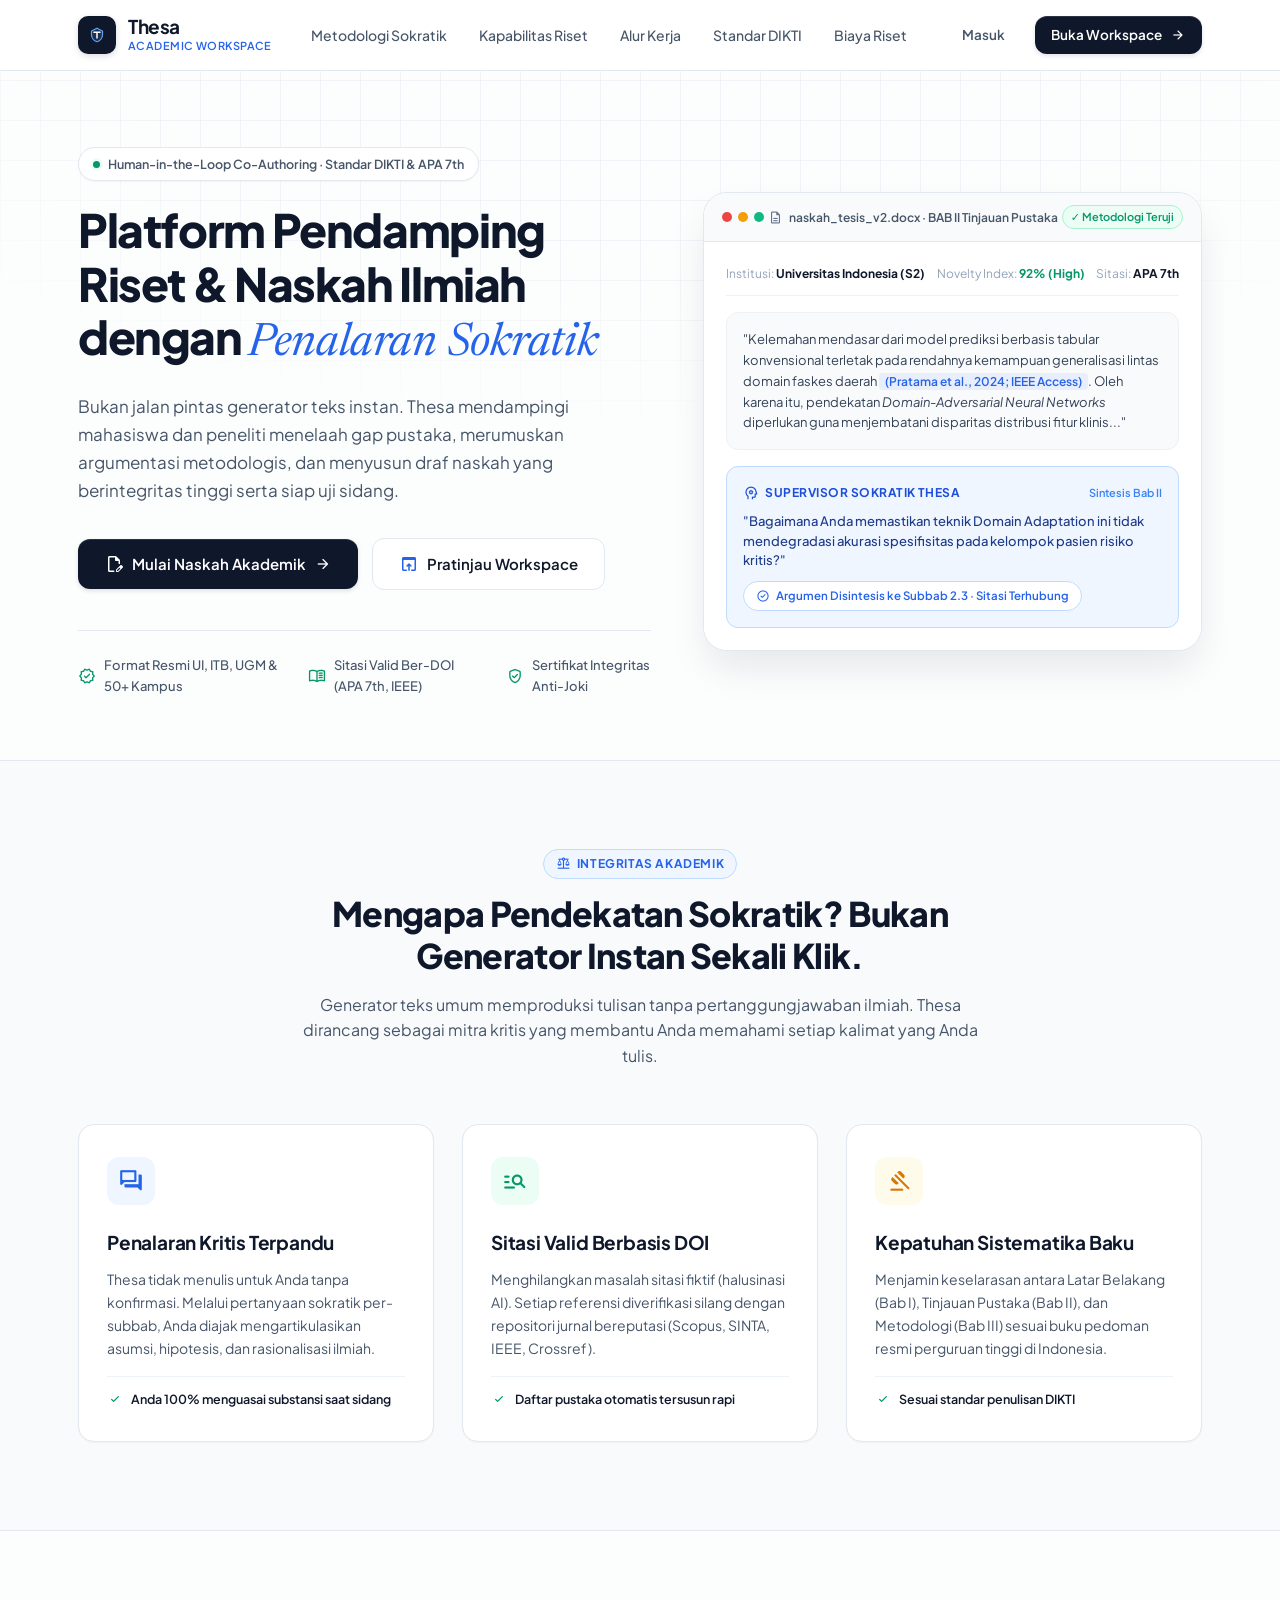
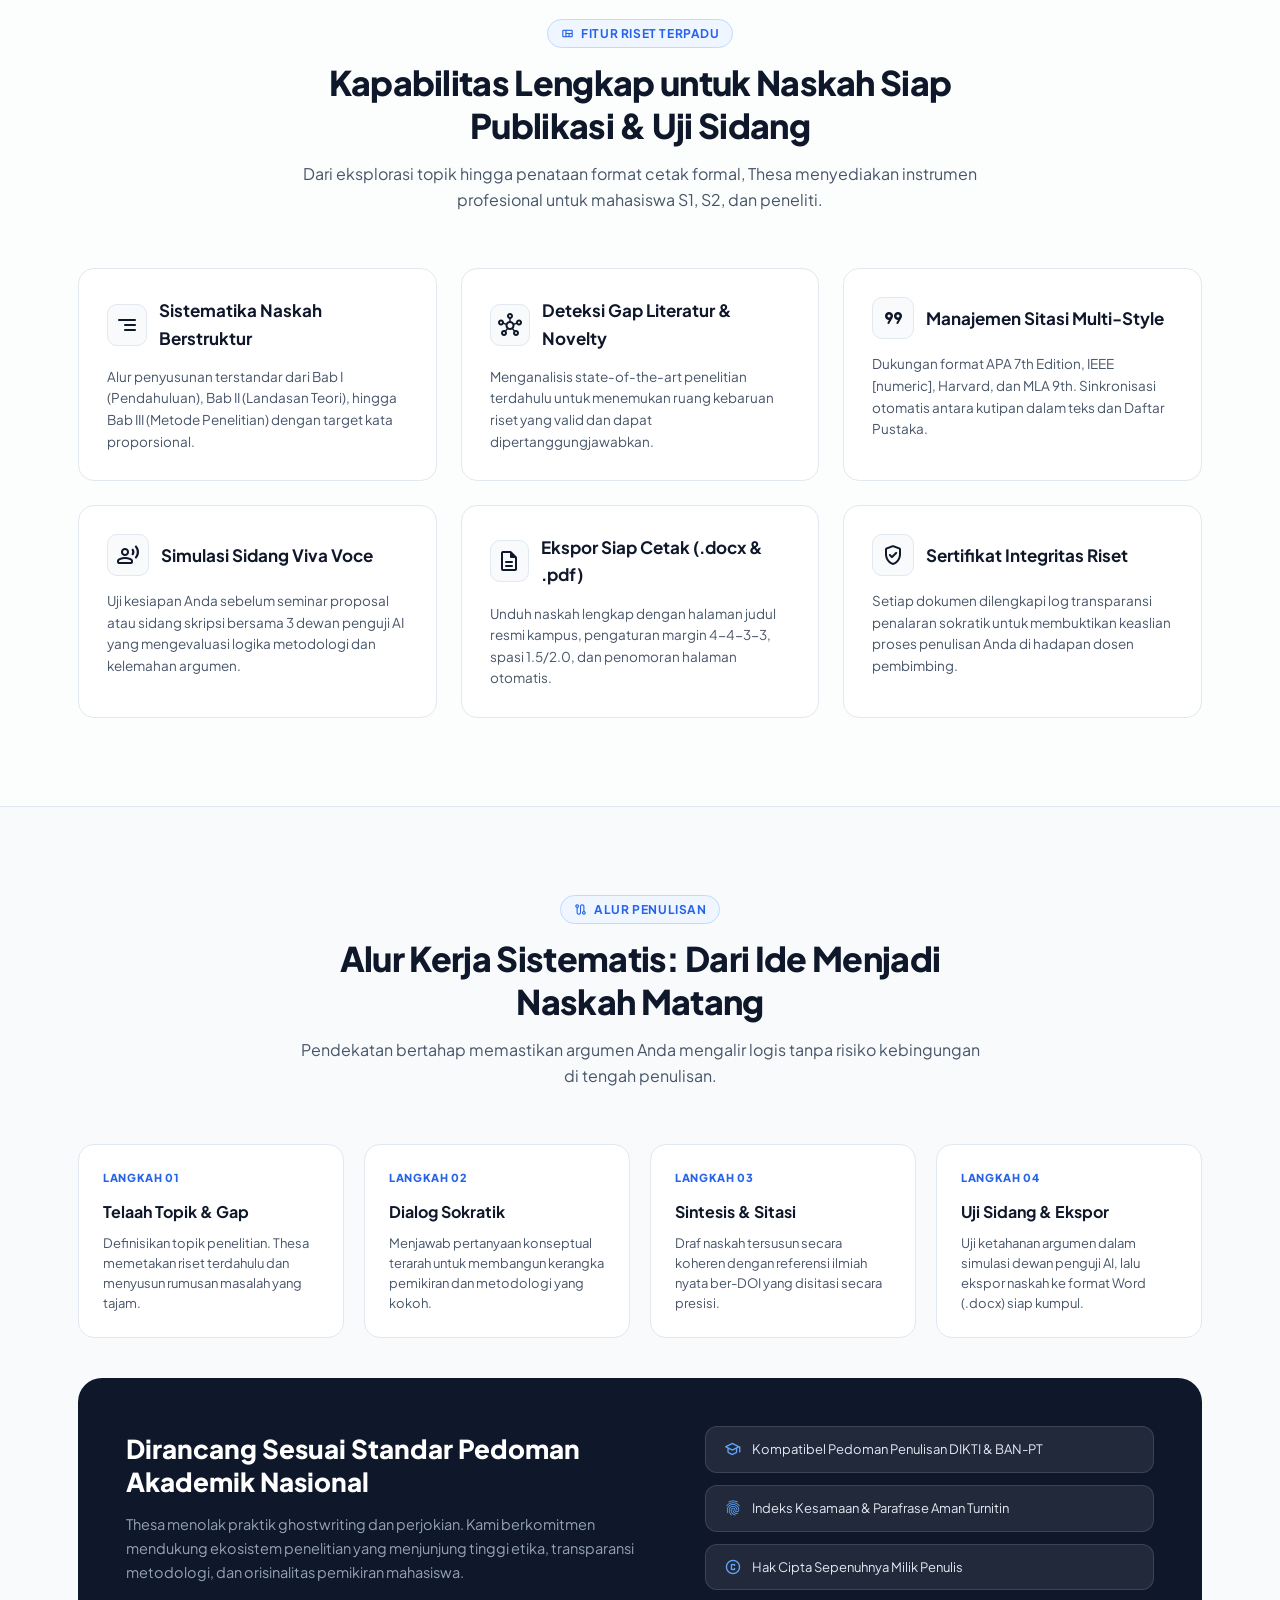
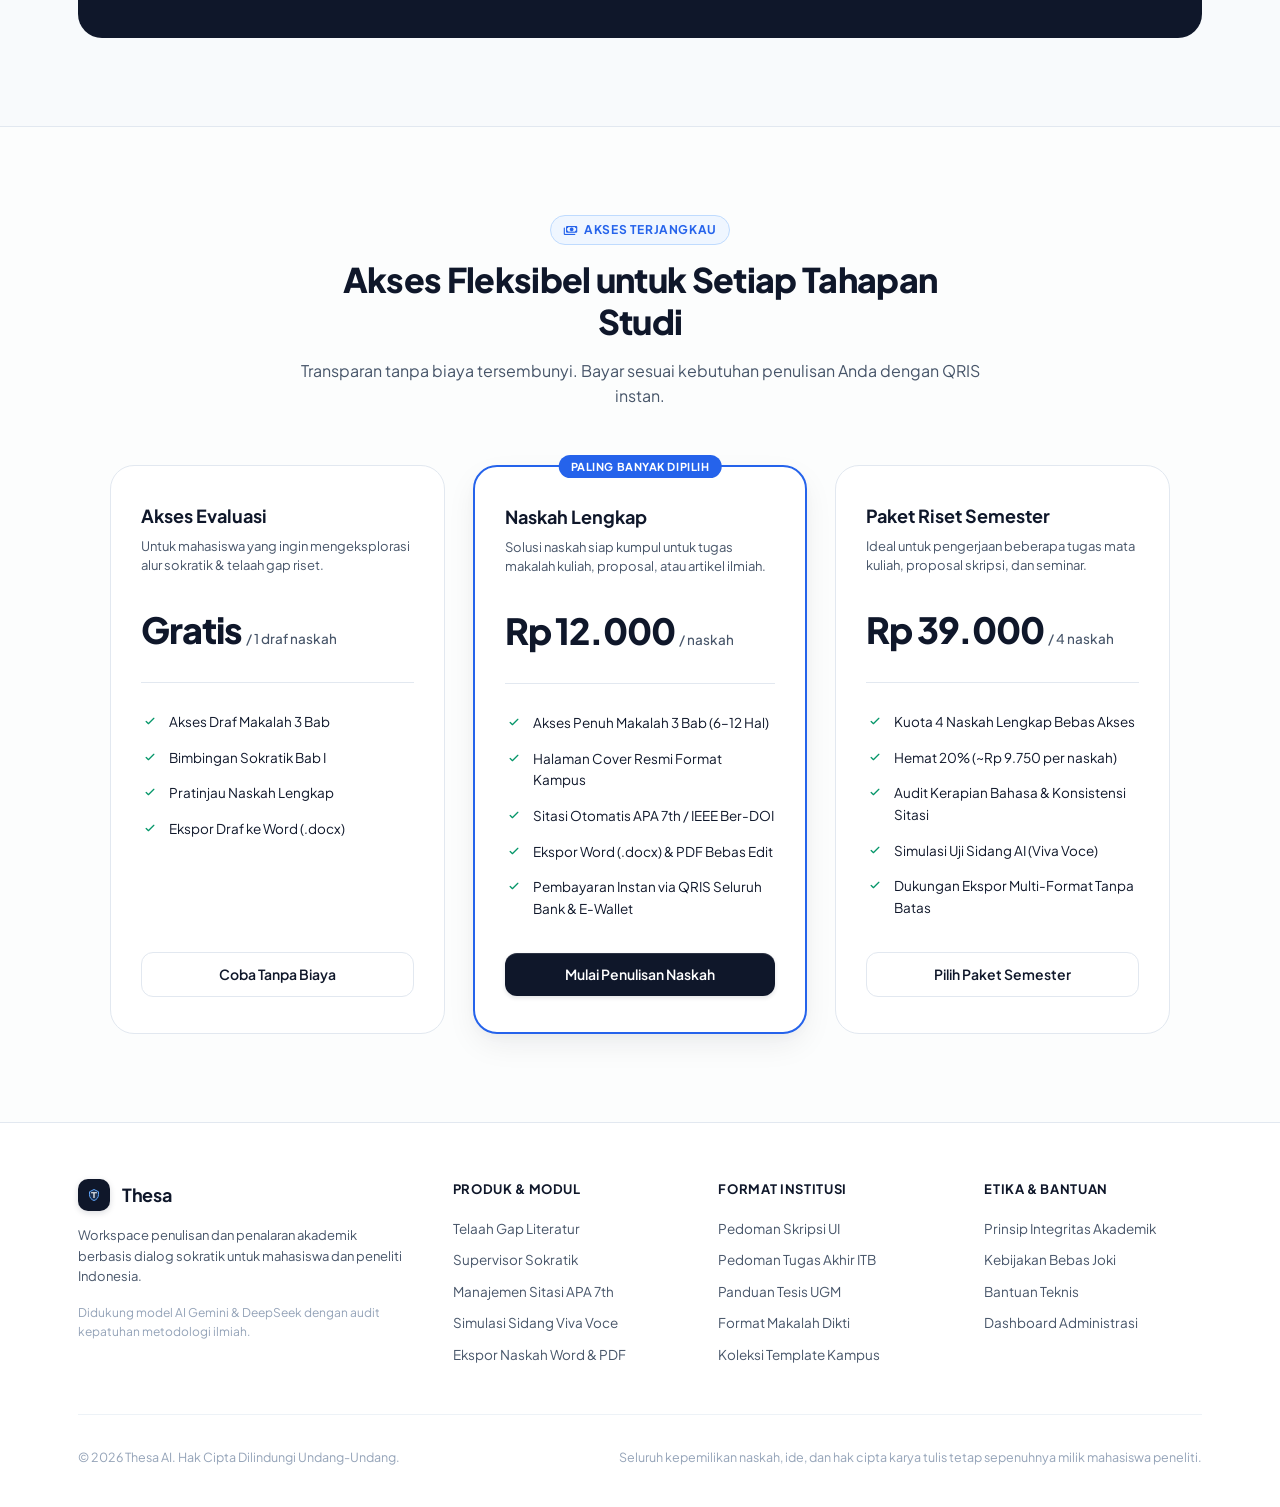
==== commit 74739732: "feat(launch): finalize launch readiness, DIKTI export suite, anti-slop design system, and verificati" ====
--- a/web/index.html
+++ b/web/index.html
@@ -3,287 +3,934 @@
 <head>
   <meta charset="UTF-8">
   <meta name="viewport" content="width=device-width, initial-scale=1.0">
-  <title>Thesa AI — Bikin Makalah Seru & Belajar Ringan ala Duolingo!</title>
-  <meta name="description" content="Cara paling seru dan menyenangkan bikin makalah kuliah bersama AI Sokratik. Belajar ringan sambil tugas selesai, sitasi otomatis APA 7th, dan ekspor Word (.docx) & PDF!">
+  <title>Thesa — Platform Riset & Penulisan Naskah Akademik Berbasis Penalaran Sokratik</title>
+  <meta name="description" content="Workspace penulisan karya tulis ilmiah, skripsi, dan tesis berbasis dialog sokratik interaktif. Deteksi gap literatur, sitasi otomatis APA 7th/IEEE, dan ekspor Word (.docx) berstandar DIKTI.">
   
   <!-- Open Graph & Social Sharing -->
   <meta property="og:type" content="website">
-  <meta property="og:title" content="Thesa AI — Academic & Research Co-Pilot">
-  <meta property="og:description" content="Cara paling seru bikin tugas makalah & karya tulis ilmiah bersama bimbingan Sokratik AI.">
-  <meta property="og:site_name" content="Thesa AI">
-  <meta name="theme-color" content="#58cc02">
-  <link rel="icon" href="data:image/svg+xml,<svg xmlns='http://www.w3.org/2000/svg' viewBox='0 0 100 100'><text y='.9em' font-size='90'>🦉</text></svg>">
+  <meta property="og:title" content="Thesa — Academic Research & Thesis Workspace">
+  <meta property="og:description" content="Bukan generator teks instan. Thesa mendampingi mahasiswa dan peneliti menyusun naskah ilmiah berintegritas tinggi dengan penalaran Sokratik.">
+  <meta property="og:site_name" content="Thesa">
+  <meta name="theme-color" content="#0f172a">
   
+  <!-- Favicon: Distinctive Academic Shield -->
+  <link rel="icon" href="data:image/svg+xml,<svg xmlns='http://www.w3.org/2000/svg' viewBox='0 0 36 36' fill='none'><rect width='36' height='36' rx='8' fill='%230f172a'/><path d='M18 7L27 11.5V17.5C27 22.8 23.2 27.7 18 29C12.8 27.7 9 22.8 9 17.5V11.5L18 7Z' stroke='%233b82f6' stroke-width='1.6' fill='rgba(59,130,246,0.12)'/><path d='M14 13.5H22M18 13.5V23' stroke='%23ffffff' stroke-width='2' stroke-linecap='round'/></svg>">
+  
+  <!-- Typography: Plus Jakarta Sans & Newsreader for Academic Poise -->
   <link rel="preconnect" href="https://fonts.googleapis.com">
   <link rel="preconnect" href="https://fonts.gstatic.com" crossorigin>
-  <link href="https://fonts.googleapis.com/css2?family=Fredoka:wght@400;500;600;700&family=Plus+Jakarta+Sans:ital,wght@0,400;0,500;0,600;0,700;0,800;1,400&display=swap" rel="stylesheet">
+  <link href="https://fonts.googleapis.com/css2?family=Newsreader:ital,opsz,wght@1,6..72,400;1,6..72,500&family=Plus+Jakarta+Sans:ital,wght@0,400;0,500;0,600;0,700;0,800;1,400&display=swap" rel="stylesheet">
   <link href="https://fonts.googleapis.com/css2?family=Material+Symbols+Rounded:opsz,wght,FILL,GRAD@24,400,0..1,0" rel="stylesheet">
+  
   <style>
-    /* ── RESET & DUOLINGO STYLE TOKENS ── */
+    /* ── DESIGN SYSTEM & TOKENS ── */
     *, *::before, *::after { box-sizing: border-box; margin: 0; padding: 0; }
+    
     :root {
-      --duo-green: #58cc02;
-      --duo-green-dark: #46a302;
-      --duo-green-light: #d7ffb8;
-      --duo-blue: #1cb0f6;
-      --duo-blue-dark: #1899d6;
-      --duo-blue-light: #ddf4ff;
-      --duo-yellow: #ffc800;
-      --duo-yellow-dark: #e5b200;
-      --duo-purple: #ce82ff;
-      --duo-purple-dark: #a560e8;
-      --duo-purple-light: #f3e8ff;
-      --duo-red: #ff4b4b;
-      --duo-red-dark: #ea2b2b;
-      --duo-gray-bg: #ffffff;
-      --duo-gray-soft: #f7f9fa;
-      --duo-border: #e5e5e5;
-      --duo-border-dark: #cecece;
-      --duo-text: #4b4b4b;
-      --duo-text-dark: #111827;
-      --font-sans: 'Plus Jakarta Sans', system-ui, sans-serif;
-      --font-display: 'Fredoka', cursive, sans-serif;
+      --bg: #fcfdfd;
+      --bg-subtle: #f8fafc;
+      --surface: #ffffff;
+      --surface-border: #e2e8f0;
+      --surface-border-subtle: #edf2f7;
+      
+      --text-main: #0f172a;
+      --text-muted: #475569;
+      --text-dim: #94a3b8;
+      
+      --primary: #0f172a;
+      --primary-hover: #1e293b;
+      --primary-light: #f1f5f9;
+      
+      --accent: #2563eb;
+      --accent-hover: #1d4ed8;
+      --accent-soft: #eff6ff;
+      --accent-border: #bfdbfe;
+      
+      --emerald: #059669;
+      --emerald-soft: #ecfdf5;
+      --emerald-border: #a7f3d0;
+      
+      --amber: #d97706;
+      --amber-soft: #fffbeb;
+      --amber-border: #fde68a;
+      
+      --font-sans: 'Plus Jakarta Sans', system-ui, -apple-system, sans-serif;
+      --font-serif: 'Newsreader', Georgia, serif;
+      
+      --shadow-sm: 0 1px 2px 0 rgba(0, 0, 0, 0.04);
+      --shadow-md: 0 4px 12px -2px rgba(15, 23, 42, 0.06), 0 2px 6px -1px rgba(15, 23, 42, 0.04);
+      --shadow-lg: 0 12px 32px -4px rgba(15, 23, 42, 0.08), 0 4px 12px -2px rgba(15, 23, 42, 0.03);
+      --shadow-xl: 0 20px 40px -6px rgba(15, 23, 42, 0.1);
+      
+      --r-sm: 8px;
+      --r-md: 12px;
+      --r-lg: 16px;
+      --r-xl: 24px;
+      --r-full: 9999px;
     }
 
     body {
       font-family: var(--font-sans);
-      color: var(--duo-text-dark);
-      background: var(--duo-gray-bg);
+      color: var(--text-main);
+      background-color: var(--bg);
       line-height: 1.6;
       -webkit-font-smoothing: antialiased;
+      -moz-osx-font-smoothing: grayscale;
+      overflow-x: hidden;
     }
 
     a { text-decoration: none; color: inherit; }
-    button { font-family: var(--font-display); cursor: pointer; border: none; }
-    .container { max-width: 1140px; margin: 0 auto; padding: 0 24px; }
-
-    /* ── DUOLINGO CHUNKY 3D BUTTONS ── */
-    .btn-duo-green {
-      font-family: var(--font-display); font-size: 16px; font-weight: 700; color: #ffffff;
-      background: var(--duo-green); border: 2px solid var(--duo-green-dark);
-      border-bottom: 5px solid var(--duo-green-dark); border-radius: 18px;
-      padding: 12px 28px; display: inline-flex; align-items: center; justify-content: center; gap: 10px;
-      text-transform: uppercase; letter-spacing: 0.8px; transition: all 0.1s ease;
-      box-shadow: 0 4px 12px rgba(88, 204, 2, 0.25);
-    }
-    .btn-duo-green:hover { background: #61df02; }
-    .btn-duo-green:active { transform: translateY(3px); border-bottom-width: 2px; }
-
-    .btn-duo-blue {
-      font-family: var(--font-display); font-size: 16px; font-weight: 700; color: #ffffff;
-      background: var(--duo-blue); border: 2px solid var(--duo-blue-dark);
-      border-bottom: 5px solid var(--duo-blue-dark); border-radius: 18px;
-      padding: 12px 28px; display: inline-flex; align-items: center; justify-content: center; gap: 10px;
-      text-transform: uppercase; letter-spacing: 0.8px; transition: all 0.1s ease;
-      box-shadow: 0 4px 12px rgba(28, 176, 246, 0.25);
-    }
-    .btn-duo-blue:hover { background: #26b9ff; }
-    .btn-duo-blue:active { transform: translateY(3px); border-bottom-width: 2px; }
-
-    .btn-duo-white {
-      font-family: var(--font-display); font-size: 15px; font-weight: 700; color: var(--duo-blue-dark);
-      background: #ffffff; border: 2px solid var(--duo-border);
-      border-bottom: 4px solid var(--duo-border-dark); border-radius: 16px;
-      padding: 10px 22px; display: inline-flex; align-items: center; gap: 8px;
-      text-transform: uppercase; letter-spacing: 0.5px; transition: all 0.1s ease;
-    }
-    .btn-duo-white:active { transform: translateY(2px); border-bottom-width: 2px; }
-
-    /* ── NAVBAR ── */
-    .duo-navbar {
-      position: sticky; top: 0; z-index: 100;
-      background: rgba(255, 255, 255, 0.92); backdrop-filter: blur(16px);
-      border-bottom: 2px solid var(--duo-border); padding: 14px 0;
-    }
-    .nav-wrap { display: flex; align-items: center; justify-content: space-between; }
-    .duo-brand { display: flex; align-items: center; gap: 12px; }
-    .owl-avatar {
-      width: 44px; height: 44px; background: var(--duo-green); border: 2px solid var(--duo-green-dark);
-      border-bottom: 4px solid var(--duo-green-dark); border-radius: 14px;
-      display: flex; align-items: center; justify-content: center; font-size: 26px; color: #fff;
-    }
-    .brand-title-wrap { display: flex; flex-direction: column; }
-    .brand-title { font-family: var(--font-display); font-size: 26px; font-weight: 700; color: var(--duo-text-dark); line-height: 1; }
-    .brand-tag { font-size: 11px; font-weight: 800; color: var(--duo-green-dark); text-transform: uppercase; letter-spacing: 0.5px; }
-
-    .nav-links { display: flex; gap: 24px; font-family: var(--font-display); font-size: 15px; font-weight: 700; color: var(--duo-text); }
-    .nav-links a { transition: color 0.15s; }
-    .nav-links a:hover { color: var(--duo-green-dark); }
+    button { font-family: inherit; cursor: pointer; border: none; background: none; }
+    .container { max-width: 1180px; margin: 0 auto; padding: 0 28px; }
+
+    /* ── AMBIENT BACKGROUND GRAPHIC ── */
+    .bg-grid-pattern {
+      position: absolute;
+      top: 0; left: 0; right: 0;
+      height: 720px;
+      background-image: 
+        linear-gradient(to right, rgba(226, 232, 240, 0.45) 1px, transparent 1px),
+        linear-gradient(to bottom, rgba(226, 232, 240, 0.45) 1px, transparent 1px);
+      background-size: 40px 40px;
+      mask-image: radial-gradient(ellipse 70% 60% at 50% 0%, #000 60%, transparent 100%);
+      -webkit-mask-image: radial-gradient(ellipse 70% 60% at 50% 0%, #000 60%, transparent 100%);
+      pointer-events: none;
+      z-index: -1;
+    }
+
+    /* ── NAVIGATION BAR ── */
+    .navbar {
+      position: sticky;
+      top: 0;
+      z-index: 100;
+      background: rgba(255, 255, 255, 0.88);
+      backdrop-filter: blur(16px);
+      -webkit-backdrop-filter: blur(16px);
+      border-bottom: 1px solid var(--surface-border);
+      padding: 16px 0;
+      transition: all 0.2s ease;
+    }
+
+    .nav-wrap {
+      display: flex;
+      align-items: center;
+      justify-content: space-between;
+    }
+
+    .brand-link {
+      display: flex;
+      align-items: center;
+      gap: 12px;
+    }
+
+    .brand-mark {
+      width: 38px;
+      height: 38px;
+      background: var(--primary);
+      border-radius: 10px;
+      display: flex;
+      align-items: center;
+      justify-content: center;
+      color: #ffffff;
+      box-shadow: 0 2px 6px rgba(15, 23, 42, 0.15);
+    }
+
+    .brand-text-block {
+      display: flex;
+      flex-direction: column;
+    }
+
+    .brand-name {
+      font-size: 19px;
+      font-weight: 700;
+      letter-spacing: -0.02em;
+      color: var(--text-main);
+      line-height: 1.1;
+    }
+
+    .brand-tag {
+      font-size: 11px;
+      font-weight: 600;
+      letter-spacing: 0.04em;
+      text-transform: uppercase;
+      color: var(--accent);
+    }
+
+    .nav-links {
+      display: flex;
+      align-items: center;
+      gap: 32px;
+      font-size: 14px;
+      font-weight: 500;
+      color: var(--text-muted);
+    }
+
+    .nav-links a {
+      transition: color 0.15s ease;
+    }
+
+    .nav-links a:hover {
+      color: var(--text-main);
+    }
+
+    .nav-actions {
+      display: flex;
+      align-items: center;
+      gap: 14px;
+    }
+
+    /* ── BUTTONS ── */
+    .btn {
+      display: inline-flex;
+      align-items: center;
+      justify-content: center;
+      gap: 8px;
+      font-size: 14px;
+      font-weight: 600;
+      padding: 10px 20px;
+      border-radius: var(--r-md);
+      transition: all 0.18s cubic-bezier(0.16, 1, 0.3, 1);
+      white-space: nowrap;
+    }
+
+    .btn-sm {
+      padding: 8px 16px;
+      font-size: 13.5px;
+    }
+
+    .btn-lg {
+      padding: 13px 26px;
+      font-size: 15px;
+    }
+
+    .btn-dark {
+      background: var(--primary);
+      color: #ffffff;
+      box-shadow: 0 2px 4px rgba(15, 23, 42, 0.12), inset 0 1px 0 rgba(255, 255, 255, 0.12);
+    }
+
+    .btn-dark:hover {
+      background: var(--primary-hover);
+      transform: translateY(-1px);
+      box-shadow: 0 4px 10px rgba(15, 23, 42, 0.18);
+    }
+
+    .btn-ghost {
+      color: var(--text-muted);
+      background: transparent;
+    }
+
+    .btn-ghost:hover {
+      color: var(--text-main);
+      background: var(--primary-light);
+    }
+
+    .btn-outline {
+      border: 1px solid var(--surface-border);
+      background: var(--surface);
+      color: var(--text-main);
+    }
+
+    .btn-outline:hover {
+      border-color: #cbd5e1;
+      background: var(--bg-subtle);
+    }
 
     /* ── HERO SECTION ── */
-    .hero { padding: 60px 0 40px; position: relative; }
-    .hero-grid { display: grid; grid-template-columns: 1fr 440px; gap: 40px; align-items: center; }
-
-    .hero-badge-duo {
-      display: inline-flex; align-items: center; gap: 8px;
-      background: var(--duo-green-light); border: 2px solid var(--duo-green);
-      color: var(--duo-green-dark); font-family: var(--font-display); font-size: 13px; font-weight: 700;
-      padding: 6px 16px; border-radius: 999px; margin-bottom: 20px; text-transform: uppercase;
+    .hero {
+      padding: 76px 0 64px;
+      position: relative;
+    }
+
+    .hero-grid {
+      display: grid;
+      grid-template-columns: 1.15fr 1fr;
+      gap: 52px;
+      align-items: center;
+    }
+
+    .hero-eyebrow {
+      display: inline-flex;
+      align-items: center;
+      gap: 8px;
+      background: var(--surface);
+      border: 1px solid var(--surface-border);
+      padding: 6px 14px;
+      border-radius: var(--r-full);
+      font-size: 12.5px;
+      font-weight: 600;
+      color: var(--text-muted);
+      margin-bottom: 22px;
+      box-shadow: var(--shadow-sm);
+    }
+
+    .hero-eyebrow .badge-dot {
+      width: 7px;
+      height: 7px;
+      border-radius: 50%;
+      background: var(--emerald);
+      box-shadow: 0 0 0 3px var(--emerald-soft);
     }
 
     .hero-title {
-      font-family: var(--font-display); font-size: 46px; font-weight: 700; line-height: 1.15;
-      color: var(--duo-text-dark); margin-bottom: 18px;
-    }
-    .hero-title span.highlight-green { color: var(--duo-green-dark); background: var(--duo-green-light); padding: 2px 10px; border-radius: 12px; }
-    .hero-title span.highlight-blue { color: var(--duo-blue-dark); background: var(--duo-blue-light); padding: 2px 10px; border-radius: 12px; }
-
-    .hero-sub {
-      font-size: 17px; color: var(--duo-text); line-height: 1.6; margin-bottom: 32px; font-weight: 500;
-    }
-    .hero-sub strong { color: var(--duo-text-dark); font-weight: 800; }
-
-    .hero-actions { display: flex; gap: 14px; margin-bottom: 32px; flex-wrap: wrap; }
-
-    .hero-stats-row {
-      display: flex; gap: 20px; border-top: 2px solid var(--duo-border); padding-top: 20px;
-    }
-    .hero-stat-item { display: flex; align-items: center; gap: 8px; font-family: var(--font-display); font-size: 14px; font-weight: 700; color: var(--duo-text-dark); }
-
-    /* Right Hero Card Showcase */
-    .hero-card-showcase {
-      background: #ffffff; border: 3px solid var(--duo-border); border-bottom: 8px solid var(--duo-border-dark);
-      border-radius: 28px; padding: 24px; position: relative; box-shadow: 0 15px 35px rgba(0,0,0,0.06);
-    }
-    .showcase-header {
-      display: flex; align-items: center; gap: 12px; background: var(--duo-blue-light);
-      border: 2px solid var(--duo-blue); padding: 12px 16px; border-radius: 18px; margin-bottom: 16px;
-    }
-    .showcase-chat-bubble {
-      background: #ffffff; border: 2px solid var(--duo-border); border-bottom: 4px solid var(--duo-border-dark);
-      border-radius: 18px; padding: 14px; margin-bottom: 12px; font-size: 13px;
-    }
-
-    /* ── PHILOSOPHY SECTION (DUOLINGO GAMIFIED STYLE) ── */
-    .philosophy-duo {
-      background: var(--duo-gray-soft); border-top: 3px solid var(--duo-border);
-      border-bottom: 3px solid var(--duo-border); padding: 64px 0; margin-top: 40px;
-    }
-    .philo-head { text-align: center; max-width: 800px; margin: 0 auto 44px; }
-    .philo-head h2 { font-family: var(--font-display); font-size: 38px; font-weight: 700; color: var(--duo-text-dark); margin-bottom: 12px; }
-    .philo-head p { font-size: 17px; color: var(--duo-text); line-height: 1.6; }
-
-    .philo-cards-grid { display: grid; grid-template-columns: repeat(3, 1fr); gap: 24px; }
-    .philo-card {
-      background: #ffffff; border: 3px solid var(--duo-border); border-bottom: 7px solid var(--duo-border-dark);
-      border-radius: 24px; padding: 28px 24px; transition: all 0.15s ease; position: relative;
-    }
-    .philo-card:hover { transform: translateY(-4px); }
-    .philo-icon-box {
-      width: 56px; height: 56px; border-radius: 18px; display: flex; align-items: center; justify-content: center;
-      font-size: 30px; margin-bottom: 16px; border: 2px solid rgba(0,0,0,0.1); border-bottom-width: 4px;
-    }
-    .philo-card h3 { font-family: var(--font-display); font-size: 20px; font-weight: 700; color: var(--duo-text-dark); margin-bottom: 8px; }
-    .philo-card p { font-size: 13.5px; color: var(--duo-text); line-height: 1.6; }
-
-    /* ── FEATURES SECTION ── */
-    .features-section { padding: 72px 0; }
-    .duo-section-title { text-align: center; margin-bottom: 48px; }
-    .duo-section-title h2 { font-family: var(--font-display); font-size: 36px; font-weight: 700; color: var(--duo-text-dark); }
-    .duo-section-title p { font-size: 16px; color: var(--duo-text); margin-top: 6px; }
-
-    .features-grid { display: grid; grid-template-columns: repeat(3, 1fr); gap: 24px; }
-    .duo-feature-card {
-      background: #ffffff; border: 2.5px solid var(--duo-border); border-bottom: 6px solid var(--duo-border-dark);
-      border-radius: 22px; padding: 26px; transition: all 0.15s ease;
-    }
-    .duo-feature-card:hover { transform: translateY(-3px); border-color: #cbd5e1; }
-    .duo-feat-head { display: flex; align-items: center; gap: 12px; margin-bottom: 14px; }
-    .duo-feat-icon {
-      width: 44px; height: 44px; border-radius: 14px; display: flex; align-items: center; justify-content: center;
-      font-size: 22px; color: #fff; border-bottom: 3px solid rgba(0,0,0,0.2);
-    }
-    .duo-feature-card h3 { font-family: var(--font-display); font-size: 18px; font-weight: 700; color: var(--duo-text-dark); }
-    .duo-feature-card p { font-size: 13px; color: var(--duo-text); line-height: 1.6; }
-
-    /* ── PRICING SECTION (PLAYFUL 3D CARDS) ── */
-    .pricing-section { padding: 64px 0 80px; background: var(--duo-gray-soft); border-top: 3px solid var(--duo-border); }
-    .pricing-grid { display: grid; grid-template-columns: repeat(3, 1fr); gap: 24px; max-width: 1040px; margin: 0 auto; }
-    .duo-price-card {
-      background: #ffffff; border: 3px solid var(--duo-border); border-bottom: 8px solid var(--duo-border-dark);
-      border-radius: 28px; padding: 32px 24px; display: flex; flex-direction: column; position: relative;
-    }
-    .duo-price-card.featured {
-      border-color: var(--duo-green-dark); border-bottom-color: var(--duo-green-dark);
-      box-shadow: 0 12px 30px rgba(88, 204, 2, 0.2);
-    }
-    .price-ribbon {
-      position: absolute; top: -14px; right: 20px; background: var(--duo-green); color: #fff;
-      font-family: var(--font-display); font-size: 11px; font-weight: 700; padding: 4px 12px;
-      border-radius: 12px; border: 2px solid var(--duo-green-dark); text-transform: uppercase;
-    }
-    .duo-price-card h3 { font-family: var(--font-display); font-size: 22px; font-weight: 700; color: var(--duo-text-dark); margin-bottom: 4px; }
-    .duo-price-card p { font-size: 13px; color: var(--duo-text); margin-bottom: 20px; }
-    .duo-price-amount { font-family: var(--font-display); font-size: 38px; font-weight: 700; color: var(--duo-text-dark); margin-bottom: 20px; }
-    .duo-price-amount span { font-size: 14px; color: var(--duo-text); font-family: var(--font-sans); }
-
-    .duo-price-list { list-style: none; margin-bottom: 28px; flex: 1; }
-    .duo-price-list li { display: flex; align-items: center; gap: 8px; font-size: 13.5px; color: var(--duo-text-dark); margin-bottom: 10px; font-weight: 600; }
-    .duo-price-list li span.check { color: var(--duo-green-dark); font-weight: 800; font-size: 16px; }
+      font-size: 46px;
+      font-weight: 800;
+      letter-spacing: -0.03em;
+      line-height: 1.16;
+      color: var(--text-main);
+      margin-bottom: 20px;
+    }
+
+    .hero-title .serif-accent {
+      font-family: var(--font-serif);
+      font-style: italic;
+      font-weight: 400;
+      color: var(--accent);
+      letter-spacing: -0.01em;
+    }
+
+    .hero-desc {
+      font-size: 17px;
+      line-height: 1.65;
+      color: var(--text-muted);
+      margin-bottom: 34px;
+      max-width: 580px;
+    }
+
+    .hero-actions {
+      display: flex;
+      align-items: center;
+      gap: 14px;
+      margin-bottom: 40px;
+      flex-wrap: wrap;
+    }
+
+    .trust-indicators {
+      display: flex;
+      align-items: center;
+      gap: 28px;
+      padding-top: 24px;
+      border-top: 1px solid var(--surface-border);
+    }
+
+    .trust-item {
+      display: flex;
+      align-items: center;
+      gap: 8px;
+      font-size: 13px;
+      font-weight: 500;
+      color: var(--text-muted);
+    }
+
+    .trust-item .material-symbols-rounded {
+      font-size: 18px;
+      color: var(--emerald);
+    }
+
+    /* ── HERO INTERACTIVE WORKSPACE CANVAS PREVIEW ── */
+    .workspace-preview-card {
+      background: var(--surface);
+      border: 1px solid var(--surface-border);
+      border-radius: var(--r-xl);
+      box-shadow: var(--shadow-xl);
+      overflow: hidden;
+      position: relative;
+    }
+
+    .preview-mac-header {
+      background: #f8fafc;
+      border-bottom: 1px solid var(--surface-border);
+      padding: 12px 18px;
+      display: flex;
+      align-items: center;
+      justify-content: space-between;
+    }
+
+    .preview-dots {
+      display: flex;
+      gap: 6px;
+    }
+
+    .preview-dot {
+      width: 10px;
+      height: 10px;
+      border-radius: 50%;
+    }
+    .preview-dot.red { background: #ef4444; }
+    .preview-dot.yellow { background: #f59e0b; }
+    .preview-dot.green { background: #10b981; }
+
+    .preview-doc-title {
+      font-size: 12px;
+      font-weight: 600;
+      color: var(--text-muted);
+      display: flex;
+      align-items: center;
+      gap: 6px;
+    }
+
+    .preview-status-pill {
+      font-size: 11px;
+      font-weight: 600;
+      background: var(--emerald-soft);
+      border: 1px solid var(--emerald-border);
+      color: var(--emerald);
+      padding: 2px 8px;
+      border-radius: var(--r-full);
+    }
+
+    .preview-content {
+      padding: 22px;
+      display: flex;
+      flex-direction: column;
+      gap: 16px;
+      background: #ffffff;
+    }
+
+    .preview-meta-row {
+      display: flex;
+      justify-content: space-between;
+      align-items: center;
+      font-size: 12px;
+      padding-bottom: 12px;
+      border-bottom: 1px solid var(--surface-border-subtle);
+      color: var(--text-dim);
+    }
+
+    .preview-meta-row strong {
+      color: var(--text-main);
+    }
+
+    .preview-academic-body {
+      background: var(--bg-subtle);
+      border: 1px solid var(--surface-border-subtle);
+      border-radius: var(--r-md);
+      padding: 16px;
+      font-size: 13px;
+      line-height: 1.6;
+      color: #334155;
+    }
+
+    .preview-academic-body .citation {
+      background: rgba(37, 99, 235, 0.08);
+      color: var(--accent);
+      padding: 1px 6px;
+      border-radius: 4px;
+      font-weight: 600;
+      font-size: 12px;
+    }
+
+    .preview-socratic-box {
+      border: 1px solid var(--accent-border);
+      background: var(--accent-soft);
+      border-radius: var(--r-md);
+      padding: 16px;
+      display: flex;
+      flex-direction: column;
+      gap: 10px;
+    }
+
+    .socratic-header {
+      display: flex;
+      align-items: center;
+      justify-content: space-between;
+    }
+
+    .socratic-title {
+      font-size: 12px;
+      font-weight: 700;
+      text-transform: uppercase;
+      letter-spacing: 0.04em;
+      color: var(--accent-hover);
+      display: flex;
+      align-items: center;
+      gap: 6px;
+    }
+
+    .socratic-prompt {
+      font-size: 13px;
+      font-weight: 500;
+      color: #1e3a8a;
+      line-height: 1.5;
+    }
+
+    .socratic-action-chip {
+      align-self: flex-start;
+      display: inline-flex;
+      align-items: center;
+      gap: 6px;
+      background: #ffffff;
+      border: 1px solid var(--accent-border);
+      padding: 5px 12px;
+      border-radius: var(--r-full);
+      font-size: 11.5px;
+      font-weight: 600;
+      color: var(--accent);
+    }
+
+    /* ── PHILOSOPHY SECTION (CO-AUTHORING VS JOKI AI) ── */
+    .section {
+      padding: 88px 0;
+      position: relative;
+    }
+
+    .section-muted {
+      background: var(--bg-subtle);
+      border-top: 1px solid var(--surface-border);
+      border-bottom: 1px solid var(--surface-border);
+    }
+
+    .section-head {
+      text-align: center;
+      max-width: 680px;
+      margin: 0 auto 56px;
+    }
+
+    .section-badge {
+      display: inline-flex;
+      align-items: center;
+      gap: 6px;
+      font-size: 12px;
+      font-weight: 700;
+      text-transform: uppercase;
+      letter-spacing: 0.05em;
+      color: var(--accent);
+      background: var(--accent-soft);
+      border: 1px solid var(--accent-border);
+      padding: 4px 12px;
+      border-radius: var(--r-full);
+      margin-bottom: 14px;
+    }
+
+    .section-title {
+      font-size: 34px;
+      font-weight: 800;
+      letter-spacing: -0.02em;
+      color: var(--text-main);
+      line-height: 1.25;
+      margin-bottom: 14px;
+    }
+
+    .section-desc {
+      font-size: 16px;
+      color: var(--text-muted);
+      line-height: 1.6;
+    }
+
+    .pillars-grid {
+      display: grid;
+      grid-template-columns: repeat(3, 1fr);
+      gap: 28px;
+    }
+
+    .pillar-card {
+      background: var(--surface);
+      border: 1px solid var(--surface-border);
+      border-radius: var(--r-lg);
+      padding: 32px 28px;
+      box-shadow: var(--shadow-sm);
+      transition: all 0.2s ease;
+      display: flex;
+      flex-direction: column;
+    }
+
+    .pillar-card:hover {
+      transform: translateY(-3px);
+      box-shadow: var(--shadow-md);
+      border-color: #cbd5e1;
+    }
+
+    .pillar-icon-box {
+      width: 48px;
+      height: 48px;
+      border-radius: var(--r-md);
+      display: flex;
+      align-items: center;
+      justify-content: center;
+      margin-bottom: 22px;
+    }
+
+    .pillar-card h3 {
+      font-size: 19px;
+      font-weight: 700;
+      color: var(--text-main);
+      margin-bottom: 10px;
+      letter-spacing: -0.01em;
+    }
+
+    .pillar-card p {
+      font-size: 14px;
+      color: var(--text-muted);
+      line-height: 1.65;
+      margin-bottom: 16px;
+      flex: 1;
+    }
+
+    .pillar-point {
+      display: flex;
+      align-items: center;
+      gap: 8px;
+      font-size: 12.5px;
+      font-weight: 600;
+      color: var(--text-main);
+      padding-top: 12px;
+      border-top: 1px solid var(--surface-border-subtle);
+    }
+
+    .pillar-point .material-symbols-rounded {
+      font-size: 16px;
+      color: var(--emerald);
+    }
+
+    /* ── CORE FEATURES (KAPABILITAS WORKSPACE) ── */
+    .features-grid {
+      display: grid;
+      grid-template-columns: repeat(3, 1fr);
+      gap: 24px;
+    }
+
+    .feature-box {
+      background: var(--surface);
+      border: 1px solid var(--surface-border);
+      border-radius: var(--r-lg);
+      padding: 28px;
+      transition: all 0.2s ease;
+    }
+
+    .feature-box:hover {
+      border-color: #cbd5e1;
+      box-shadow: var(--shadow-md);
+    }
+
+    .feature-top {
+      display: flex;
+      align-items: center;
+      gap: 12px;
+      margin-bottom: 14px;
+    }
+
+    .feature-icon-wrap {
+      width: 42px;
+      height: 42px;
+      border-radius: 10px;
+      background: var(--bg-subtle);
+      border: 1px solid var(--surface-border);
+      display: flex;
+      align-items: center;
+      justify-content: center;
+      color: var(--primary);
+    }
+
+    .feature-box h3 {
+      font-size: 17px;
+      font-weight: 700;
+      color: var(--text-main);
+    }
+
+    .feature-box p {
+      font-size: 13.5px;
+      color: var(--text-muted);
+      line-height: 1.6;
+    }
+
+    /* ── SCIENTIFIC WORKFLOW (ALUR RISET 4 LANGKAH) ── */
+    .workflow-strip {
+      display: grid;
+      grid-template-columns: repeat(4, 1fr);
+      gap: 20px;
+      margin-top: 20px;
+    }
+
+    .workflow-step {
+      background: var(--surface);
+      border: 1px solid var(--surface-border);
+      border-radius: var(--r-lg);
+      padding: 24px;
+      position: relative;
+    }
+
+    .step-number {
+      font-size: 11px;
+      font-weight: 800;
+      letter-spacing: 0.06em;
+      color: var(--accent);
+      margin-bottom: 12px;
+    }
+
+    .workflow-step h4 {
+      font-size: 16px;
+      font-weight: 700;
+      color: var(--text-main);
+      margin-bottom: 8px;
+    }
+
+    .workflow-step p {
+      font-size: 13px;
+      color: var(--text-muted);
+      line-height: 1.55;
+    }
+
+    /* ── PRICING SECTION ── */
+    .pricing-grid {
+      display: grid;
+      grid-template-columns: repeat(3, 1fr);
+      gap: 28px;
+      max-width: 1060px;
+      margin: 0 auto;
+      align-items: stretch;
+    }
+
+    .price-card {
+      background: var(--surface);
+      border: 1px solid var(--surface-border);
+      border-radius: var(--r-xl);
+      padding: 36px 30px;
+      display: flex;
+      flex-direction: column;
+      position: relative;
+      transition: all 0.2s ease;
+    }
+
+    .price-card:hover {
+      box-shadow: var(--shadow-lg);
+    }
+
+    .price-card.featured {
+      border: 2px solid var(--accent);
+      box-shadow: var(--shadow-lg);
+    }
+
+    .featured-tag {
+      position: absolute;
+      top: -12px;
+      left: 50%;
+      transform: translateX(-50%);
+      background: var(--accent);
+      color: #ffffff;
+      font-size: 11px;
+      font-weight: 700;
+      letter-spacing: 0.05em;
+      text-transform: uppercase;
+      padding: 3px 12px;
+      border-radius: var(--r-full);
+    }
+
+    .price-card-head {
+      margin-bottom: 24px;
+    }
+
+    .price-plan-name {
+      font-size: 18px;
+      font-weight: 700;
+      color: var(--text-main);
+      margin-bottom: 6px;
+    }
+
+    .price-plan-desc {
+      font-size: 13px;
+      color: var(--text-muted);
+      line-height: 1.5;
+      min-height: 40px;
+    }
+
+    .price-amount-box {
+      display: flex;
+      align-items: baseline;
+      gap: 4px;
+      margin-bottom: 28px;
+      padding-bottom: 24px;
+      border-bottom: 1px solid var(--surface-border);
+    }
+
+    .price-val {
+      font-size: 36px;
+      font-weight: 800;
+      letter-spacing: -0.03em;
+      color: var(--text-main);
+    }
+
+    .price-unit {
+      font-size: 13.5px;
+      font-weight: 500;
+      color: var(--text-muted);
+    }
+
+    .price-features-list {
+      list-style: none;
+      display: flex;
+      flex-direction: column;
+      gap: 14px;
+      margin-bottom: 34px;
+      flex: 1;
+    }
+
+    .price-features-list li {
+      display: flex;
+      align-items: flex-start;
+      gap: 10px;
+      font-size: 13.5px;
+      color: var(--text-main);
+    }
+
+    .price-features-list li .material-symbols-rounded {
+      font-size: 18px;
+      color: var(--emerald);
+      flex-shrink: 0;
+      margin-top: 1px;
+    }
+
+    /* ── ETHICS & COMPLIANCE BANNER ── */
+    .ethics-banner {
+      background: var(--primary);
+      color: #ffffff;
+      border-radius: var(--r-xl);
+      padding: 48px;
+      display: grid;
+      grid-template-columns: 1.2fr 1fr;
+      gap: 40px;
+      align-items: center;
+      margin-top: 40px;
+    }
+
+    .ethics-banner h3 {
+      font-size: 26px;
+      font-weight: 800;
+      line-height: 1.3;
+      margin-bottom: 14px;
+    }
+
+    .ethics-banner p {
+      font-size: 14.5px;
+      color: #94a3b8;
+      line-height: 1.65;
+    }
+
+    .ethics-pills {
+      display: flex;
+      flex-direction: column;
+      gap: 12px;
+    }
+
+    .ethics-pill {
+      background: rgba(255, 255, 255, 0.08);
+      border: 1px solid rgba(255, 255, 255, 0.12);
+      border-radius: var(--r-md);
+      padding: 12px 18px;
+      font-size: 13px;
+      display: flex;
+      align-items: center;
+      gap: 10px;
+      color: #e2e8f0;
+    }
+
+    .ethics-pill .material-symbols-rounded {
+      font-size: 18px;
+      color: #60a5fa;
+    }
 
     /* ── FOOTER ── */
-    footer { border-top: 3px solid var(--duo-border); padding: 40px 0; text-align: center; font-size: 13px; color: var(--duo-text); background: #ffffff; }
-
-    /* ── MOBILE & TABLET RESPONSIVE STYLES ── */
-    @media (max-width: 900px) {
-      .hero-grid { grid-template-columns: 1fr; gap: 32px; }
-      .philo-cards-grid { grid-template-columns: 1fr; gap: 16px; }
-      .features-grid { grid-template-columns: 1fr; gap: 16px; }
-      .pricing-grid { grid-template-columns: 1fr; max-width: 440px; margin: 0 auto; gap: 20px; }
+    footer {
+      border-top: 1px solid var(--surface-border);
+      padding: 56px 0 40px;
+      background: var(--surface);
+      font-size: 13.5px;
+      color: var(--text-muted);
+    }
+
+    .footer-grid {
+      display: grid;
+      grid-template-columns: 1.5fr 1fr 1fr 1fr;
+      gap: 48px;
+      margin-bottom: 48px;
+    }
+
+    .footer-col h5 {
+      font-size: 13px;
+      font-weight: 700;
+      text-transform: uppercase;
+      letter-spacing: 0.05em;
+      color: var(--text-main);
+      margin-bottom: 18px;
+    }
+
+    .footer-col ul {
+      list-style: none;
+      display: flex;
+      flex-direction: column;
+      gap: 10px;
+    }
+
+    .footer-col a:hover {
+      color: var(--text-main);
+    }
+
+    .footer-bottom {
+      display: flex;
+      justify-content: space-between;
+      align-items: center;
+      padding-top: 32px;
+      border-top: 1px solid var(--surface-border-subtle);
+      font-size: 12.5px;
+      color: var(--text-dim);
+    }
+
+    /* ── RESPONSIVE ADAPTATIONS ── */
+    @media (max-width: 980px) {
+      .hero-grid { grid-template-columns: 1fr; gap: 40px; }
+      .pillars-grid { grid-template-columns: 1fr; }
+      .features-grid { grid-template-columns: 1fr 1fr; }
+      .workflow-strip { grid-template-columns: 1fr 1fr; }
+      .pricing-grid { grid-template-columns: 1fr; max-width: 420px; }
+      .ethics-banner { grid-template-columns: 1fr; padding: 32px 24px; }
+      .footer-grid { grid-template-columns: 1fr 1fr; gap: 32px; }
       .nav-links { display: none; }
-      .hero-title { font-size: 32px; }
-      .hero-sub { font-size: 15px; margin-bottom: 24px; }
-      .hero-actions { flex-direction: column; width: 100%; gap: 12px; }
-      .btn-duo-green, .btn-duo-blue, .btn-duo-white { width: 100%; text-align: center; justify-content: center; }
-      .hero-stats-row { flex-direction: column; gap: 10px; }
-      .philo-head h2, .duo-section-title h2 { font-size: 26px; }
-      .philo-head p, .duo-section-title p { font-size: 14px; }
-      .hero-card-showcase { padding: 18px; border-radius: 22px; }
-      .container { padding: 0 16px; }
-      .hero { padding: 32px 0 24px; }
-      .philosophy-duo { padding: 40px 0; }
-      .features-section { padding: 40px 0; }
-      .pricing-section { padding: 40px 0 50px; }
-      .duo-navbar { padding: 10px 0; }
-    }
-
-    @media (max-width: 500px) {
-      .hero-title { font-size: 26px; line-height: 1.25; }
-      .brand-title { font-size: 20px; }
-      .owl-avatar { width: 36px; height: 36px; font-size: 20px; border-radius: 12px; }
-      .brand-tag { font-size: 9.5px; }
-      .hero-badge-duo { font-size: 11px; padding: 4px 12px; }
-      .duo-price-card { padding: 24px 18px; }
-      .duo-price-amount { font-size: 32px; }
-      .philo-card { padding: 20px 18px; }
-      .duo-feature-card { padding: 20px 18px; }
+      .hero-title { font-size: 34px; }
+    }
+
+    @media (max-width: 640px) {
+      .features-grid { grid-template-columns: 1fr; }
+      .workflow-strip { grid-template-columns: 1fr; }
+      .footer-grid { grid-template-columns: 1fr; }
+      .trust-indicators { flex-direction: column; align-items: flex-start; gap: 12px; }
+      .hero-actions { flex-direction: column; width: 100%; }
+      .btn-lg { width: 100%; }
+      .hero { padding: 44px 0 36px; }
     }
   </style>
 </head>
 <body>
 
-  <!-- ── DUOLINGO NAVBAR ── -->
-  <nav class="duo-navbar">
+  <div class="bg-grid-pattern"></div>
+
+  <!-- ── NAVBAR ── -->
+  <nav class="navbar">
     <div class="container nav-wrap">
-      <a href="index.html" class="duo-brand">
-        <div class="owl-avatar">🦉</div>
-        <div class="brand-title-wrap">
-          <span class="brand-title">Thesa AI</span>
-          <span class="brand-tag">Academic Co-Pilot</span>
+      <a href="index.html" class="brand-link">
+        <div class="brand-mark">
+          <svg width="22" height="22" viewBox="0 0 36 36" fill="none">
+            <path d="M18 7L27 11.5V17.5C27 22.8 23.2 27.7 18 29C12.8 27.7 9 22.8 9 17.5V11.5L18 7Z" stroke="#60a5fa" stroke-width="2" fill="rgba(96,165,250,0.18)"/>
+            <path d="M13 13.5H23M18 13.5V23" stroke="#ffffff" stroke-width="2.4" stroke-linecap="round"/>
+          </svg>
+        </div>
+        <div class="brand-text-block">
+          <span class="brand-name">Thesa</span>
+          <span class="brand-tag">Academic Workspace</span>
         </div>
       </a>
 
       <div class="nav-links">
-        <a href="#filosofi">Filosofi</a>
-        <a href="#fitur">Fitur Keren</a>
-        <a href="#harga">Harga Saku Mahasiswa</a>
+        <a href="#metodologi">Metodologi Sokratik</a>
+        <a href="#fitur">Kapabilitas Riset</a>
+        <a href="#alur">Alur Kerja</a>
+        <a href="#standar">Standar DIKTI</a>
+        <a href="#biaya">Biaya Riset</a>
       </div>
 
-      <div style="display:flex; gap:12px; align-items:center;">
-        <a href="auth.html" class="btn-duo-white">Masuk</a>
-        <a href="auth.html" class="btn-duo-green">
-          <span class="material-symbols-rounded">rocket_launch</span>
-          <span>Mulai (Gratis)</span>
+      <div class="nav-actions">
+        <a href="auth.html" class="btn btn-sm btn-ghost">Masuk</a>
+        <a href="auth.html" class="btn btn-sm btn-dark">
+          <span>Buka Workspace</span>
+          <span class="material-symbols-rounded" style="font-size:16px;">arrow_forward</span>
         </a>
       </div>
     </div>
@@ -293,227 +940,517 @@
   <section class="hero">
     <div class="container hero-grid">
       <div>
-        <div class="hero-badge-duo">
-          <span>🦉 Belajar Sambil Selesai Makalah!</span>
+        <div class="hero-eyebrow">
+          <span class="badge-dot"></span>
+          <span>Human-in-the-Loop Co-Authoring · Standar DIKTI &amp; APA 7th</span>
         </div>
 
         <h1 class="hero-title">
-          Bikin Makalah Bersama AI, <span class="highlight-green">Bukan Bikin Makin Pasif</span> tapi <span class="highlight-blue">Belajar Ringan &amp; Seru!</span>
+          Platform Pendamping Riset &amp; Naskah Ilmiah dengan <span class="serif-accent">Penalaran Sokratik</span>
         </h1>
 
-        <p class="hero-sub">
-          Rasakan pengalaman menyusun karya ilmiah 3 Bab yang jauh lebih menyenangkan. <strong>Didampingi AI Sokratik yang suportif</strong>, sitasi otomatis APA 7th / IEEE, dan ekspor instan ke Word (.DOCX) &amp; PDF siap kumpul!
+        <p class="hero-desc">
+          Bukan jalan pintas generator teks instan. Thesa mendampingi mahasiswa dan peneliti menelaah gap pustaka, merumuskan argumentasi metodologis, dan menyusun draf naskah yang berintegritas tinggi serta siap uji sidang.
         </p>
 
         <div class="hero-actions">
-          <a href="auth.html" class="btn-duo-green" style="font-size:17px; padding:14px 34px;">
-            <span class="material-symbols-rounded" style="font-size:22px;">auto_awesome</span>
-            <span>Mulai Makalah Pertama (Gratis)</span>
+          <a href="auth.html" class="btn btn-lg btn-dark">
+            <span class="material-symbols-rounded" style="font-size:20px;">edit_document</span>
+            <span>Mulai Naskah Akademik</span>
+            <span class="material-symbols-rounded" style="font-size:18px;">arrow_forward</span>
           </a>
-          <a href="app.html" class="btn-duo-blue" style="font-size:15px; padding:14px 26px;">
-            <span class="material-symbols-rounded" style="font-size:20px;">visibility</span>
+          <a href="app.html" class="btn btn-lg btn-outline">
+            <span class="material-symbols-rounded" style="font-size:20px; color:var(--accent);">open_in_browser</span>
             <span>Pratinjau Workspace</span>
           </a>
         </div>
 
-        <div class="hero-stats-row">
-          <div class="hero-stat-item">
-            <span style="font-size:20px;">⚡</span>
-            <span>Format Standar Perguruan Tinggi Indonesia</span>
-          </div>
-          <div class="hero-stat-item">
-            <span style="font-size:20px;">💳</span>
-            <span>Pay-per-Makalah Rp 12.000 (QRIS Instan)</span>
+        <div class="trust-indicators">
+          <div class="trust-item">
+            <span class="material-symbols-rounded">verified</span>
+            <span>Format Resmi UI, ITB, UGM &amp; 50+ Kampus</span>
+          </div>
+          <div class="trust-item">
+            <span class="material-symbols-rounded">menu_book</span>
+            <span>Sitasi Valid Ber-DOI (APA 7th, IEEE)</span>
+          </div>
+          <div class="trust-item">
+            <span class="material-symbols-rounded">verified_user</span>
+            <span>Sertifikat Integritas Anti-Joki</span>
           </div>
         </div>
       </div>
 
-      <!-- Right Interactive Preview Card -->
-      <div class="hero-card-showcase">
-        <div class="showcase-header">
-          <div style="font-size:28px;">🦉</div>
-          <div>
-            <strong style="font-family:var(--font-display); font-size:15px; color:var(--duo-blue-dark);">Thesa Owl Co-Pilot</strong>
-            <span style="display:block; font-size:11px; color:#64748b;">Siap membimbing naskahmu step-by-step!</span>
-          </div>
-        </div>
-
-        <div class="showcase-chat-bubble">
-          <strong style="color:var(--duo-green-dark); font-family:var(--font-display);">🦉 Thesa Coach:</strong>
-          <p style="margin-top:4px; color:#334155;">"Bagaimana Anda menyintesis gagasan solusi untuk menjawab rumusan masalah Bab II?"</p>
-        </div>
-
-        <div class="showcase-chat-bubble" style="background:#eef2ff; border-color:#c7d2fe;">
-          <strong style="color:#4338ca; font-family:var(--font-display);">👤 Kamu (Mahasiswa):</strong>
-          <p style="margin-top:4px; color:#312e81;">"Solusi difokuskan pada penguatan regulasi adaptif dan analitika data."</p>
-        </div>
-
-        <div style="background:#f8fafc; border:2px solid #e2e8f0; border-radius:16px; padding:12px; font-size:11.5px; text-align:center;">
-          <span style="font-family:var(--font-display); font-weight:700; color:#16a34a;">✓ Draf Naskah Bab II Langsung TerSusun Rapi &amp; Tersitasi!</span>
+      <!-- Right Interactive Research Workspace Canvas -->
+      <div class="workspace-preview-card">
+        <div class="preview-mac-header">
+          <div class="preview-dots">
+            <span class="preview-dot red"></span>
+            <span class="preview-dot yellow"></span>
+            <span class="preview-dot green"></span>
+          </div>
+          <div class="preview-doc-title">
+            <span class="material-symbols-rounded" style="font-size:15px; color:#64748b;">description</span>
+            <span>naskah_tesis_v2.docx · BAB II Tinjauan Pustaka</span>
+          </div>
+          <span class="preview-status-pill">✓ Metodologi Teruji</span>
+        </div>
+
+        <div class="preview-content">
+          <div class="preview-meta-row">
+            <div>Institusi: <strong>Universitas Indonesia (S2)</strong></div>
+            <div>Novelty Index: <strong style="color:var(--emerald);">92% (High)</strong></div>
+            <div>Sitasi: <strong>APA 7th</strong></div>
+          </div>
+
+          <!-- Academic text snippet -->
+          <div class="preview-academic-body">
+            <p>
+              "Kelemahan mendasar dari model prediksi berbasis tabular konvensional terletak pada rendahnya kemampuan generalisasi lintas domain faskes daerah <span class="citation">(Pratama et al., 2024; IEEE Access)</span>. Oleh karena itu, pendekatan <em>Domain-Adversarial Neural Networks</em> diperlukan guna menjembatani disparitas distribusi fitur klinis..."
+            </p>
+          </div>
+
+          <!-- Socratic Prompt Note -->
+          <div class="preview-socratic-box">
+            <div class="socratic-header">
+              <span class="socratic-title">
+                <span class="material-symbols-rounded" style="font-size:16px;">psychology</span>
+                Supervisor Sokratik Thesa
+              </span>
+              <span style="font-size:11px; font-weight:600; color:#3b82f6;">Sintesis Bab II</span>
+            </div>
+            <p class="socratic-prompt">
+              "Bagaimana Anda memastikan teknik Domain Adaptation ini tidak mendegradasi akurasi spesifisitas pada kelompok pasien risiko kritis?"
+            </p>
+            <div class="socratic-action-chip">
+              <span class="material-symbols-rounded" style="font-size:14px;">check_circle</span>
+              <span>Argumen Disintesis ke Subbab 2.3 · Sitasi Terhubung</span>
+            </div>
+          </div>
         </div>
       </div>
     </div>
   </section>
 
-  <!-- ── PHILOSOPHY SECTION (DUOLINGO GAMIFIED STYLE) ── -->
-  <section class="philosophy-duo" id="filosofi">
+  <!-- ── PHILOSOPHY SECTION (KENAPA SOKRATIK? BUKAN JOKI) ── -->
+  <section class="section section-muted" id="metodologi">
     <div class="container">
-      <div class="philo-head">
-        <h2>Bikin Makalah Bersama AI: Rasakan Bedanya!</h2>
-        <p>Thesa AI bukan "joki otomatis" yang membuatmu ketergantungan tanpa paham tulisanmu. Kami menghadirkan alur <strong>Co-Authoring &amp; Penalaran Sokratik</strong> yang seru!</p>
+      <div class="section-head">
+        <div class="section-badge">
+          <span class="material-symbols-rounded" style="font-size:15px;">balance</span>
+          <span>Integritas Akademik</span>
+        </div>
+        <h2 class="section-title">Mengapa Pendekatan Sokratik? Bukan Generator Instan Sekali Klik.</h2>
+        <p class="section-desc">
+          Generator teks umum memproduksi tulisan tanpa pertanggungjawaban ilmiah. Thesa dirancang sebagai mitra kritis yang membantu Anda memahami setiap kalimat yang Anda tulis.
+        </p>
       </div>
 
-      <div class="philo-cards-grid">
-        <div class="philo-card">
-          <div class="philo-icon-box" style="background:var(--duo-purple-light); color:var(--duo-purple-dark);">🧠</div>
-          <h3>Paham Isi Makalahmu</h3>
-          <p>Melalui dialog Sokratik interaktif, kamu otomatis menguasai argumen naskahmu. Kamu siap 100% saat ditanya dosen atau presentasi di depan kelas!</p>
-        </div>
-
-        <div class="philo-card">
-          <div class="philo-icon-box" style="background:var(--duo-green-light); color:var(--duo-green-dark);">⚡</div>
-          <h3>Bebas Stres Blank Page</h3>
-          <p>Tidak perlu pusing menatap layar kosong. Thesa memandu langkah demi langkah dari Bab I hingga Bab III dengan alur yang ringan dan menyenangkan.</p>
-        </div>
-
-        <div class="philo-card">
-          <div class="philo-icon-box" style="background:var(--duo-blue-light); color:var(--duo-blue-dark);">🦉</div>
-          <h3>Rekan Diskusi Suportif</h3>
-          <p>Rasakan pengalaman menyusun karya ilmiah bersama teman diskusi cerdas yang siap membantu 24/7 tanpa menghakimi atau membuatmu merasa tertekan.</p>
+      <div class="pillars-grid">
+        <!-- Pillar 1 -->
+        <div class="pillar-card">
+          <div class="pillar-icon-box" style="background:#eff6ff; color:#2563eb;">
+            <span class="material-symbols-rounded" style="font-size:26px;">forum</span>
+          </div>
+          <h3>Penalaran Kritis Terpandu</h3>
+          <p>
+            Thesa tidak menulis untuk Anda tanpa konfirmasi. Melalui pertanyaan sokratik per-subbab, Anda diajak mengartikulasikan asumsi, hipotesis, dan rasionalisasi ilmiah.
+          </p>
+          <div class="pillar-point">
+            <span class="material-symbols-rounded">check</span>
+            <span>Anda 100% menguasai substansi saat sidang</span>
+          </div>
+        </div>
+
+        <!-- Pillar 2 -->
+        <div class="pillar-card">
+          <div class="pillar-icon-box" style="background:#ecfdf5; color:#059669;">
+            <span class="material-symbols-rounded" style="font-size:26px;">manage_search</span>
+          </div>
+          <h3>Sitasi Valid Berbasis DOI</h3>
+          <p>
+            Menghilangkan masalah sitasi fiktif (halusinasi AI). Setiap referensi diverifikasi silang dengan repositori jurnal bereputasi (Scopus, SINTA, IEEE, Crossref).
+          </p>
+          <div class="pillar-point">
+            <span class="material-symbols-rounded">check</span>
+            <span>Daftar pustaka otomatis tersusun rapi</span>
+          </div>
+        </div>
+
+        <!-- Pillar 3 -->
+        <div class="pillar-card">
+          <div class="pillar-icon-box" style="background:#fffbeb; color:#d97706;">
+            <span class="material-symbols-rounded" style="font-size:26px;">gavel</span>
+          </div>
+          <h3>Kepatuhan Sistematika Baku</h3>
+          <p>
+            Menjamin keselarasan antara Latar Belakang (Bab I), Tinjauan Pustaka (Bab II), dan Metodologi (Bab III) sesuai buku pedoman resmi perguruan tinggi di Indonesia.
+          </p>
+          <div class="pillar-point">
+            <span class="material-symbols-rounded">check</span>
+            <span>Sesuai standar penulisan DIKTI</span>
+          </div>
         </div>
       </div>
     </div>
   </section>
 
-  <!-- ── FEATURES SECTION ── -->
-  <section class="features-section" id="fitur">
+  <!-- ── KAPABILITAS WORKSPACE (CORE FEATURES) ── -->
+  <section class="section" id="fitur">
     <div class="container">
-      <div class="duo-section-title">
-        <h2>Fitur Canggih yang Bikin Tugas Selesai Tanpa Beban</h2>
-        <p>Dirancang khusus untuk kebutuhan makalah kuliah mahasiswa S1 &amp; S2 Indonesia.</p>
+      <div class="section-head">
+        <div class="section-badge">
+          <span class="material-symbols-rounded" style="font-size:15px;">view_quilt</span>
+          <span>Fitur Riset Terpadu</span>
+        </div>
+        <h2 class="section-title">Kapabilitas Lengkap untuk Naskah Siap Publikasi &amp; Uji Sidang</h2>
+        <p class="section-desc">
+          Dari eksplorasi topik hingga penataan format cetak formal, Thesa menyediakan instrumen profesional untuk mahasiswa S1, S2, dan peneliti.
+        </p>
       </div>
 
       <div class="features-grid">
-        <div class="duo-feature-card">
-          <div class="duo-feat-head">
-            <div class="duo-feat-icon" style="background:var(--duo-green);">📚</div>
-            <h3>Sistematika 3 Bab Otomatis</h3>
-          </div>
-          <p>Disusun terstruktur dari Bab I (Pendahuluan), Bab II (Pembahasan &amp; Analisis), hingga Bab III (Penutup &amp; Rekomendasi).</p>
-        </div>
-
-        <div class="duo-feature-card">
-          <div class="duo-feat-head">
-            <div class="duo-feat-icon" style="background:var(--duo-blue);">✍️</div>
-            <h3>Multi-Style Sitasi Otomatis</h3>
-          </div>
-          <p>Dukung gaya sitasi <strong>APA 7th</strong>, <strong>IEEE [1]</strong>, <strong>Harvard</strong>, dan <strong>MLA 9th</strong>. 1-Click menyisipkan sitasi &amp; menyusun Daftar Pustaka.</p>
-        </div>
-
-        <div class="duo-feature-card">
-          <div class="duo-feat-head">
-            <div class="duo-feat-icon" style="background:var(--duo-purple);">🏛️</div>
-            <h3>Adaptif Pedoman Kampus</h3>
-          </div>
-          <p>Otomatis menyesuaikan format pedoman kampusmu (UI, ITB, UGM, UNDIP, UT, dll) serta instruksi khusus dari Dosen Pengampu.</p>
-        </div>
-
-        <div class="duo-feature-card">
-          <div class="duo-feat-head">
-            <div class="duo-feat-icon" style="background:var(--duo-yellow); color:#0f172a;">📄</div>
-            <h3>Ekspor Word (.docx) &amp; PDF</h3>
-          </div>
-          <p>Naskah hasil buatan AI dapat langsung diunduh ke format Microsoft Word (.docx) lengkap dengan Cover Resmi untuk diedit kembali.</p>
-        </div>
-
-        <div class="duo-feature-card">
-          <div class="duo-feat-head">
-            <div class="duo-feat-icon" style="background:var(--duo-red);">⚔️</div>
-            <h3>Simulasi Uji Sidang AI</h3>
-          </div>
-          <p>Latih kemampuan mempertahankan argumen makalahmu di hadapan 2 Dewan Penguji AI sebelum maju ke ruang kuliah.</p>
-        </div>
-
-        <div class="duo-feature-card">
-          <div class="duo-feat-head">
-            <div class="duo-feat-icon" style="background:var(--duo-green-dark);">💳</div>
-            <h3>Pay-per-Makalah (QRIS)</h3>
-          </div>
-          <p>Bayar per tugas kuliahmu (Rp 12.000 / naskah via Instant QRIS). Tanpa jebakan tagihan langganan bulanan berulang.</p>
+        <!-- Feature 1 -->
+        <div class="feature-box">
+          <div class="feature-top">
+            <div class="feature-icon-wrap">
+              <span class="material-symbols-rounded">segment</span>
+            </div>
+            <h3>Sistematika Naskah Berstruktur</h3>
+          </div>
+          <p>
+            Alur penyusunan terstandar dari Bab I (Pendahuluan), Bab II (Landasan Teori), hingga Bab III (Metode Penelitian) dengan target kata proporsional.
+          </p>
+        </div>
+
+        <!-- Feature 2 -->
+        <div class="feature-box">
+          <div class="feature-top">
+            <div class="feature-icon-wrap">
+              <span class="material-symbols-rounded">hub</span>
+            </div>
+            <h3>Deteksi Gap Literatur &amp; Novelty</h3>
+          </div>
+          <p>
+            Menganalisis state-of-the-art penelitian terdahulu untuk menemukan ruang kebaruan riset yang valid dan dapat dipertanggungjawabkan.
+          </p>
+        </div>
+
+        <!-- Feature 3 -->
+        <div class="feature-box">
+          <div class="feature-top">
+            <div class="feature-icon-wrap">
+              <span class="material-symbols-rounded">format_quote</span>
+            </div>
+            <h3>Manajemen Sitasi Multi-Style</h3>
+          </div>
+          <p>
+            Dukungan format APA 7th Edition, IEEE [numeric], Harvard, dan MLA 9th. Sinkronisasi otomatis antara kutipan dalam teks dan Daftar Pustaka.
+          </p>
+        </div>
+
+        <!-- Feature 4 -->
+        <div class="feature-box">
+          <div class="feature-top">
+            <div class="feature-icon-wrap">
+              <span class="material-symbols-rounded">record_voice_over</span>
+            </div>
+            <h3>Simulasi Sidang Viva Voce</h3>
+          </div>
+          <p>
+            Uji kesiapan Anda sebelum seminar proposal atau sidang skripsi bersama 3 dewan penguji AI yang mengevaluasi logika metodologi dan kelemahan argumen.
+          </p>
+        </div>
+
+        <!-- Feature 5 -->
+        <div class="feature-box">
+          <div class="feature-top">
+            <div class="feature-icon-wrap">
+              <span class="material-symbols-rounded">description</span>
+            </div>
+            <h3>Ekspor Siap Cetak (.docx &amp; .pdf)</h3>
+          </div>
+          <p>
+            Unduh naskah lengkap dengan halaman judul resmi kampus, pengaturan margin 4-4-3-3, spasi 1.5/2.0, dan penomoran halaman otomatis.
+          </p>
+        </div>
+
+        <!-- Feature 6 -->
+        <div class="feature-box">
+          <div class="feature-top">
+            <div class="feature-icon-wrap">
+              <span class="material-symbols-rounded">verified_user</span>
+            </div>
+            <h3>Sertifikat Integritas Riset</h3>
+          </div>
+          <p>
+            Setiap dokumen dilengkapi log transparansi penalaran sokratik untuk membuktikan keaslian proses penulisan Anda di hadapan dosen pembimbing.
+          </p>
         </div>
       </div>
     </div>
   </section>
 
-  <!-- ── PRICING SECTION (PLAYFUL 3D CARDS) ── -->
-  <section class="pricing-section" id="harga">
+  <!-- ── ALUR KERJA ILMIAH (4 LANGKAH) ── -->
+  <section class="section section-muted" id="alur">
     <div class="container">
-      <div class="duo-section-title">
-        <h2>Harga Ramah Kantong Mahasiswa</h2>
-        <p>Bayar per tugas makalah saat kamu membutuhkannya. Tanpa biaya tersembunyi.</p>
+      <div class="section-head">
+        <div class="section-badge">
+          <span class="material-symbols-rounded" style="font-size:15px;">route</span>
+          <span>Alur Penulisan</span>
+        </div>
+        <h2 class="section-title">Alur Kerja Sistematis: Dari Ide Menjadi Naskah Matang</h2>
+        <p class="section-desc">
+          Pendekatan bertahap memastikan argumen Anda mengalir logis tanpa risiko kebingungan di tengah penulisan.
+        </p>
       </div>
 
-      <div class="pricing-grid">
-        <!-- Trial -->
-        <div class="duo-price-card">
-          <h3>Trial Pertama</h3>
-          <p>Untuk pengguna baru yang ingin mencoba alur pembuatan.</p>
-          <div class="duo-price-amount">Gratis <span>/ 1 naskah</span></div>
-          <ul class="duo-price-list">
-            <li><span class="check">✓</span> Akses Draf Makalah 3 Bab</li>
-            <li><span class="check">✓</span> Bimbingan Sokratik AI</li>
-            <li><span class="check">✓</span> Pratinjau Naskah Lengkap</li>
-            <li><span class="check">✓</span> Ekspor Word (.docx) &amp; PDF</li>
-          </ul>
-          <a href="auth.html" class="btn-duo-white" style="justify-content:center;">Coba Gratis</a>
-        </div>
-
-        <!-- Single Pay-per-Makalah -->
-        <div class="duo-price-card featured">
-          <span class="price-ribbon">PALING POPULER</span>
-          <h3>Single Makalah</h3>
-          <p>Solusi tercepat untuk 1 tugas makalah kuliah siap kumpul.</p>
-          <div class="duo-price-amount" style="color:var(--duo-green-dark);">Rp 12.000 <span>/ naskah</span></div>
-          <ul class="duo-price-list">
-            <li><span class="check">✓</span> Akses Penuh Makalah 3 Bab (6-10 Hal)</li>
-            <li><span class="check">✓</span> Halaman Cover Resmi Kampus</li>
-            <li><span class="check">✓</span> Sitasi Otomatis APA 7th / IEEE</li>
-            <li><span class="check">✓</span> Ekspor Word (.docx) &amp; PDF Bebas Limit</li>
-            <li><span class="check">✓</span> Pembayaran Instan via QRIS</li>
-          </ul>
-          <a href="auth.html" class="btn-duo-green" style="justify-content:center;">Mulai Penulisan</a>
-        </div>
-
-        <!-- Paket Semester -->
-        <div class="duo-price-card">
-          <h3>Paket 1 Semester</h3>
-          <p>Paket hemat untuk 4 tugas makalah selama 1 semester.</p>
-          <div class="duo-price-amount">Rp 39.000 <span>/ 4 naskah</span></div>
-          <ul class="duo-price-list">
-            <li><span class="check">✓</span> Kuota 4x Naskah Makalah Penuh</li>
-            <li><span class="check">✓</span> Hemat Rp 9.000 (~Rp 9.750/naskah)</li>
-            <li><span class="check">✓</span> Bonus Cek Plagiarisme Kebahasaan</li>
-            <li><span class="check">✓</span> Simulasi Uji Sidang Sokratik</li>
-          </ul>
-          <a href="auth.html" class="btn-duo-blue" style="justify-content:center;">Pilih Paket Semester</a>
+      <div class="workflow-strip">
+        <div class="workflow-step">
+          <div class="step-number">LANGKAH 01</div>
+          <h4>Telaah Topik &amp; Gap</h4>
+          <p>Definisikan topik penelitian. Thesa memetakan riset terdahulu dan menyusun rumusan masalah yang tajam.</p>
+        </div>
+
+        <div class="workflow-step">
+          <div class="step-number">LANGKAH 02</div>
+          <h4>Dialog Sokratik</h4>
+          <p>Menjawab pertanyaan konseptual terarah untuk membangun kerangka pemikiran dan metodologi yang kokoh.</p>
+        </div>
+
+        <div class="workflow-step">
+          <div class="step-number">LANGKAH 03</div>
+          <h4>Sintesis &amp; Sitasi</h4>
+          <p>Draf naskah tersusun secara koheren dengan referensi ilmiah nyata ber-DOI yang disitasi secara presisi.</p>
+        </div>
+
+        <div class="workflow-step">
+          <div class="step-number">LANGKAH 04</div>
+          <h4>Uji Sidang &amp; Ekspor</h4>
+          <p>Uji ketahanan argumen dalam simulasi dewan penguji AI, lalu ekspor naskah ke format Word (.docx) siap kumpul.</p>
+        </div>
+      </div>
+
+      <!-- Ethics Banner -->
+      <div class="ethics-banner" id="standar">
+        <div>
+          <h3>Dirancang Sesuai Standar Pedoman Akademik Nasional</h3>
+          <p>
+            Thesa menolak praktik ghostwriting dan perjokian. Kami berkomitmen mendukung ekosistem penelitian yang menjunjung tinggi etika, transparansi metodologi, dan orisinalitas pemikiran mahasiswa.
+          </p>
+        </div>
+        <div class="ethics-pills">
+          <div class="ethics-pill">
+            <span class="material-symbols-rounded">school</span>
+            <span>Kompatibel Pedoman Penulisan DIKTI &amp; BAN-PT</span>
+          </div>
+          <div class="ethics-pill">
+            <span class="material-symbols-rounded">fingerprint</span>
+            <span>Indeks Kesamaan &amp; Parafrase Aman Turnitin</span>
+          </div>
+          <div class="ethics-pill">
+            <span class="material-symbols-rounded">copyright</span>
+            <span>Hak Cipta Sepenuhnya Milik Penulis</span>
+          </div>
         </div>
       </div>
     </div>
   </section>
 
+  <!-- ── BIAYA & AKSES (PRICING) ── -->
+  <section class="section" id="biaya">
+    <div class="container">
+      <div class="section-head">
+        <div class="section-badge">
+          <span class="material-symbols-rounded" style="font-size:15px;">payments</span>
+          <span>Akses Terjangkau</span>
+        </div>
+        <h2 class="section-title">Akses Fleksibel untuk Setiap Tahapan Studi</h2>
+        <p class="section-desc">
+          Transparan tanpa biaya tersembunyi. Bayar sesuai kebutuhan penulisan Anda dengan QRIS instan.
+        </p>
+      </div>
+
+      <div class="pricing-grid">
+        <!-- Tier 1: Trial -->
+        <div class="price-card">
+          <div class="price-card-head">
+            <div class="price-plan-name">Akses Evaluasi</div>
+            <div class="price-plan-desc">Untuk mahasiswa yang ingin mengeksplorasi alur sokratik &amp; telaah gap riset.</div>
+          </div>
+
+          <div class="price-amount-box">
+            <div class="price-val">Gratis</div>
+            <div class="price-unit">/ 1 draf naskah</div>
+          </div>
+
+          <ul class="price-features-list">
+            <li>
+              <span class="material-symbols-rounded">check</span>
+              <span>Akses Draf Makalah 3 Bab</span>
+            </li>
+            <li>
+              <span class="material-symbols-rounded">check</span>
+              <span>Bimbingan Sokratik Bab I</span>
+            </li>
+            <li>
+              <span class="material-symbols-rounded">check</span>
+              <span>Pratinjau Naskah Lengkap</span>
+            </li>
+            <li>
+              <span class="material-symbols-rounded">check</span>
+              <span>Ekspor Draf ke Word (.docx)</span>
+            </li>
+          </ul>
+
+          <a href="auth.html" class="btn btn-outline" style="width:100%;">Coba Tanpa Biaya</a>
+        </div>
+
+        <!-- Tier 2: Single Naskah (Featured) -->
+        <div class="price-card featured">
+          <span class="featured-tag">Paling Banyak Dipilih</span>
+
+          <div class="price-card-head">
+            <div class="price-plan-name">Naskah Lengkap</div>
+            <div class="price-plan-desc">Solusi naskah siap kumpul untuk tugas makalah kuliah, proposal, atau artikel ilmiah.</div>
+          </div>
+
+          <div class="price-amount-box">
+            <div class="price-val">Rp 12.000</div>
+            <div class="price-unit">/ naskah</div>
+          </div>
+
+          <ul class="price-features-list">
+            <li>
+              <span class="material-symbols-rounded">check</span>
+              <span>Akses Penuh Makalah 3 Bab (6–12 Hal)</span>
+            </li>
+            <li>
+              <span class="material-symbols-rounded">check</span>
+              <span>Halaman Cover Resmi Format Kampus</span>
+            </li>
+            <li>
+              <span class="material-symbols-rounded">check</span>
+              <span>Sitasi Otomatis APA 7th / IEEE Ber-DOI</span>
+            </li>
+            <li>
+              <span class="material-symbols-rounded">check</span>
+              <span>Ekspor Word (.docx) &amp; PDF Bebas Edit</span>
+            </li>
+            <li>
+              <span class="material-symbols-rounded">check</span>
+              <span>Pembayaran Instan via QRIS Seluruh Bank &amp; E-Wallet</span>
+            </li>
+          </ul>
+
+          <a href="auth.html" class="btn btn-dark" style="width:100%;">Mulai Penulisan Naskah</a>
+        </div>
+
+        <!-- Tier 3: Paket Semester -->
+        <div class="price-card">
+          <div class="price-card-head">
+            <div class="price-plan-name">Paket Riset Semester</div>
+            <div class="price-plan-desc">Ideal untuk pengerjaan beberapa tugas mata kuliah, proposal skripsi, dan seminar.</div>
+          </div>
+
+          <div class="price-amount-box">
+            <div class="price-val">Rp 39.000</div>
+            <div class="price-unit">/ 4 naskah</div>
+          </div>
+
+          <ul class="price-features-list">
+            <li>
+              <span class="material-symbols-rounded">check</span>
+              <span>Kuota 4 Naskah Lengkap Bebas Akses</span>
+            </li>
+            <li>
+              <span class="material-symbols-rounded">check</span>
+              <span>Hemat 20% (~Rp 9.750 per naskah)</span>
+            </li>
+            <li>
+              <span class="material-symbols-rounded">check</span>
+              <span>Audit Kerapian Bahasa &amp; Konsistensi Sitasi</span>
+            </li>
+            <li>
+              <span class="material-symbols-rounded">check</span>
+              <span>Simulasi Uji Sidang AI (Viva Voce)</span>
+            </li>
+            <li>
+              <span class="material-symbols-rounded">check</span>
+              <span>Dukungan Ekspor Multi-Format Tanpa Batas</span>
+            </li>
+          </ul>
+
+          <a href="auth.html" class="btn btn-outline" style="width:100%;">Pilih Paket Semester</a>
+        </div>
+      </div>
+    </div>
+  </section>
+
   <!-- ── FOOTER ── -->
   <footer>
     <div class="container">
-      <div style="display:flex; justify-content:center; align-items:center; gap:8px; margin-bottom:10px;">
-        <span style="font-size:24px;">🦉</span>
-        <strong style="font-family:var(--font-display); font-size:18px; color:var(--duo-text-dark);">Thesa AI — Academic Co-Pilot</strong>
+      <div class="footer-grid">
+        <div class="footer-col">
+          <div class="brand-link" style="margin-bottom:14px;">
+            <div class="brand-mark" style="width:32px; height:32px;">
+              <svg width="18" height="18" viewBox="0 0 36 36" fill="none">
+                <path d="M18 7L27 11.5V17.5C27 22.8 23.2 27.7 18 29C12.8 27.7 9 22.8 9 17.5V11.5L18 7Z" stroke="#60a5fa" stroke-width="2" fill="rgba(96,165,250,0.18)"/>
+                <path d="M13 13.5H23M18 13.5V23" stroke="#ffffff" stroke-width="2.4" stroke-linecap="round"/>
+              </svg>
+            </div>
+            <span class="brand-name" style="font-size:18px;">Thesa</span>
+          </div>
+          <p style="font-size:13px; line-height:1.6; color:var(--text-muted); margin-bottom:16px;">
+            Workspace penulisan dan penalaran akademik berbasis dialog sokratik untuk mahasiswa dan peneliti Indonesia.
+          </p>
+          <div style="font-size:12px; color:var(--text-dim);">
+            Didukung model AI Gemini &amp; DeepSeek dengan audit kepatuhan metodologi ilmiah.
+          </div>
+        </div>
+
+        <div class="footer-col">
+          <h5>Produk &amp; Modul</h5>
+          <ul>
+            <li><a href="#fitur">Telaah Gap Literatur</a></li>
+            <li><a href="#fitur">Supervisor Sokratik</a></li>
+            <li><a href="#fitur">Manajemen Sitasi APA 7th</a></li>
+            <li><a href="#fitur">Simulasi Sidang Viva Voce</a></li>
+            <li><a href="#fitur">Ekspor Naskah Word &amp; PDF</a></li>
+          </ul>
+        </div>
+
+        <div class="footer-col">
+          <h5>Format Institusi</h5>
+          <ul>
+            <li><a href="app.html">Pedoman Skripsi UI</a></li>
+            <li><a href="app.html">Pedoman Tugas Akhir ITB</a></li>
+            <li><a href="app.html">Panduan Tesis UGM</a></li>
+            <li><a href="app.html">Format Makalah Dikti</a></li>
+            <li><a href="app.html">Koleksi Template Kampus</a></li>
+          </ul>
+        </div>
+
+        <div class="footer-col">
+          <h5>Etika &amp; Bantuan</h5>
+          <ul>
+            <li><a href="#standar">Prinsip Integritas Akademik</a></li>
+            <li><a href="#standar">Kebijakan Bebas Joki</a></li>
+            <li><a href="mailto:support@thesa.ai">Bantuan Teknis</a></li>
+            <li><a href="admin.html">Dashboard Administrasi</a></li>
+          </ul>
+        </div>
       </div>
-      <p>© 2026 Thesa AI. Hak Cipta Dilindungi Undang-Undang.</p>
-      <p style="margin-top:4px; font-size:12px; color:#94a3b8;">Thesa AI adalah asisten penalaran Sokratik untuk membantu penyusunan karya tulis ilmiah beretika. Seluruh hak cipta ide tetap milik mahasiswa peneliti.</p>
+
+      <div class="footer-bottom">
+        <div>© 2026 Thesa AI. Hak Cipta Dilindungi Undang-Undang.</div>
+        <div>Seluruh kepemilikan naskah, ide, dan hak cipta karya tulis tetap sepenuhnya milik mahasiswa peneliti.</div>
+      </div>
     </div>
   </footer>
 
   <script>
+    // Smart Auth Redirection
     function handleSmartAuth(targetPath = 'auth.html') {
       const user = localStorage.getItem('thesaUser') || sessionStorage.getItem('thesaUser');
       if (user) {
@@ -524,7 +1461,7 @@
     }
 
     document.addEventListener('DOMContentLoaded', () => {
-      // Attach smart navigation to all CTA buttons
+      // Connect CTAs to smart auth handler
       document.querySelectorAll('a[href="auth.html"]').forEach(btn => {
         btn.addEventListener('click', (e) => {
           const user = localStorage.getItem('thesaUser') || sessionStorage.getItem('thesaUser');
@@ -538,4 +1475,3 @@
   </script>
 </body>
 </html>
-
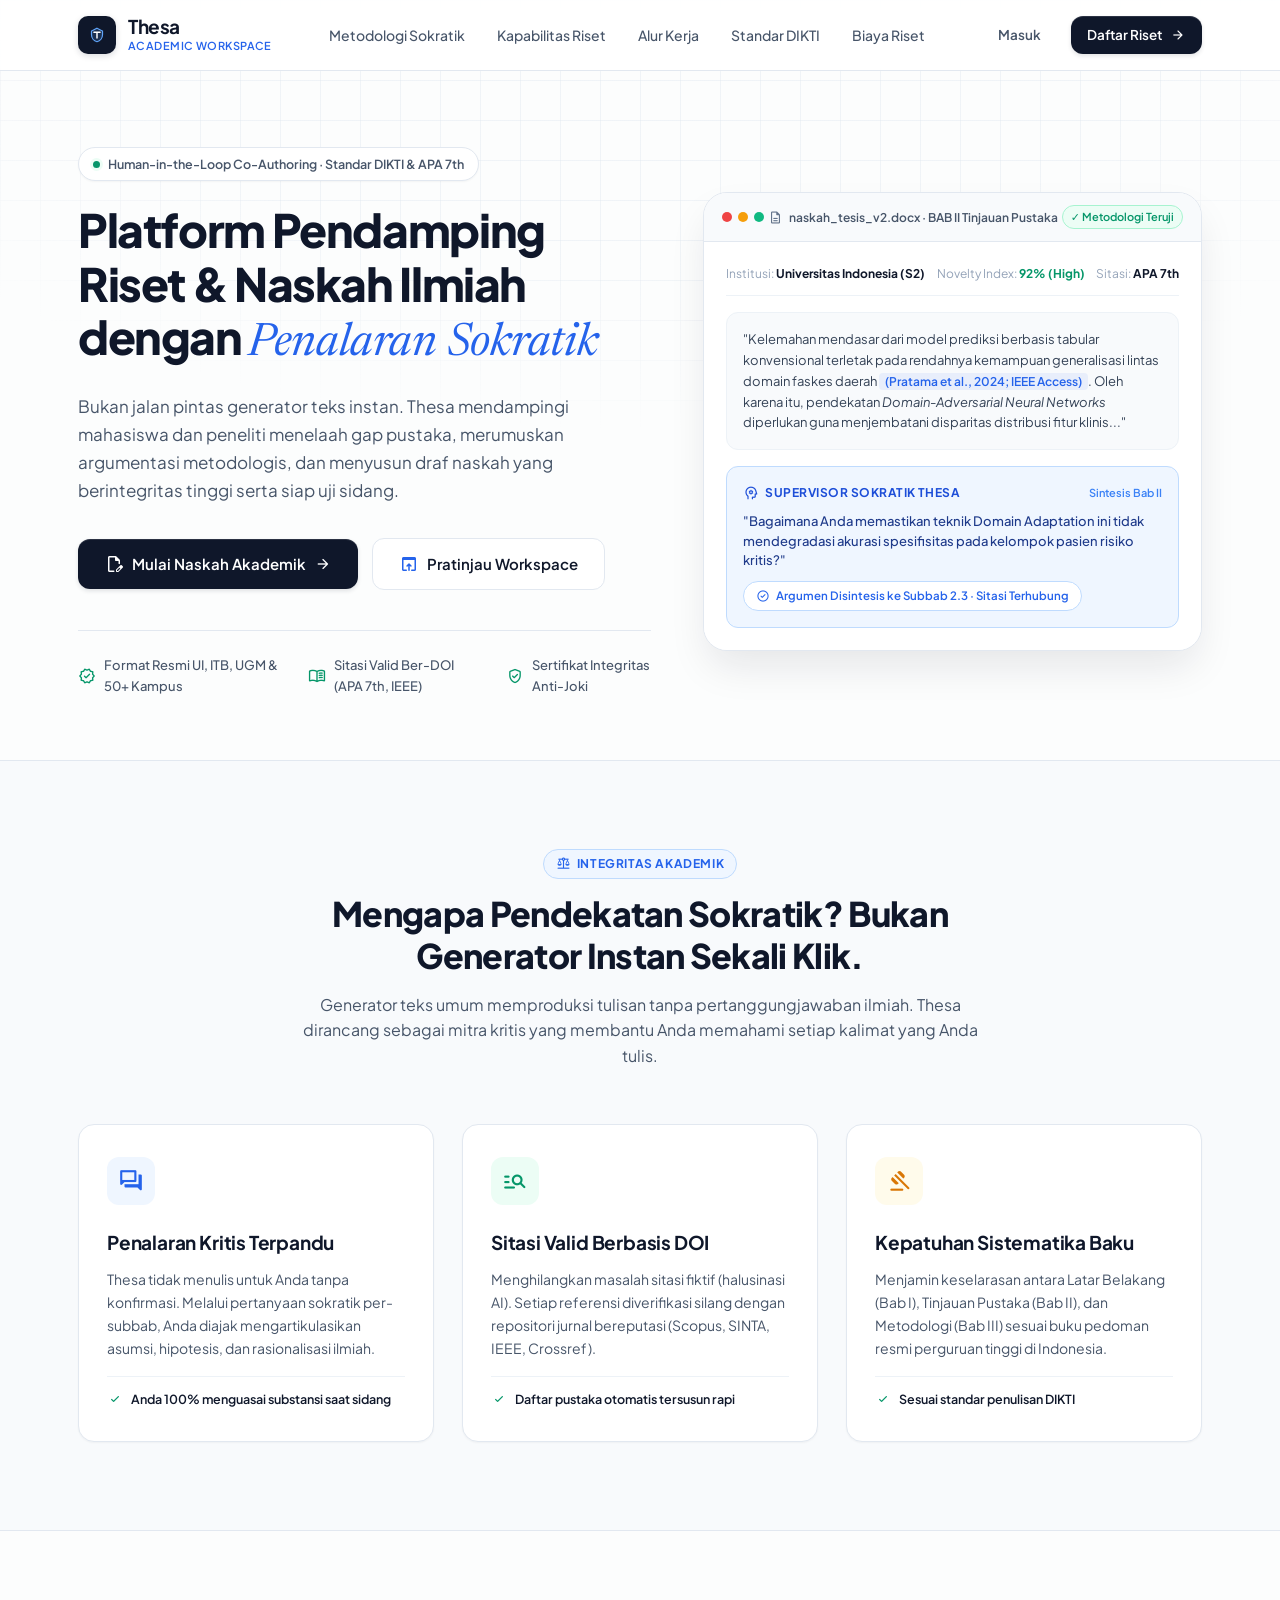
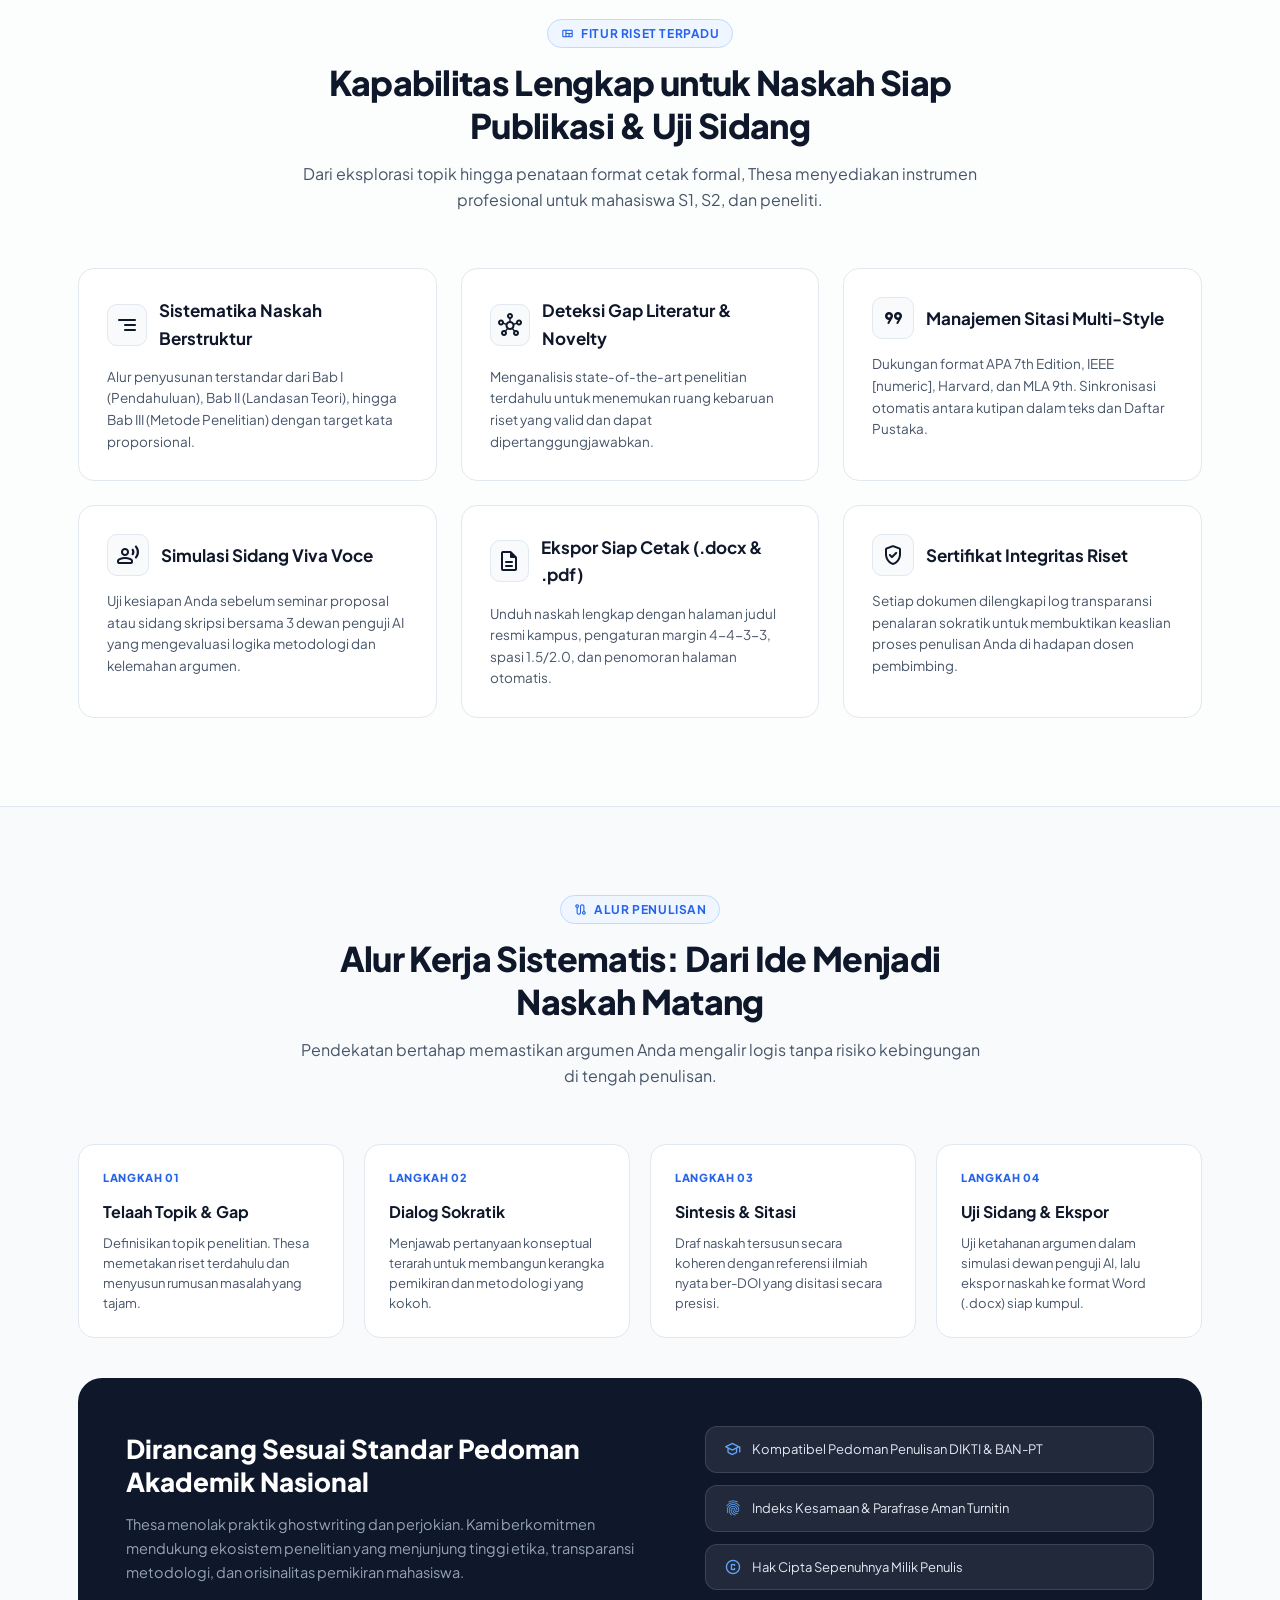
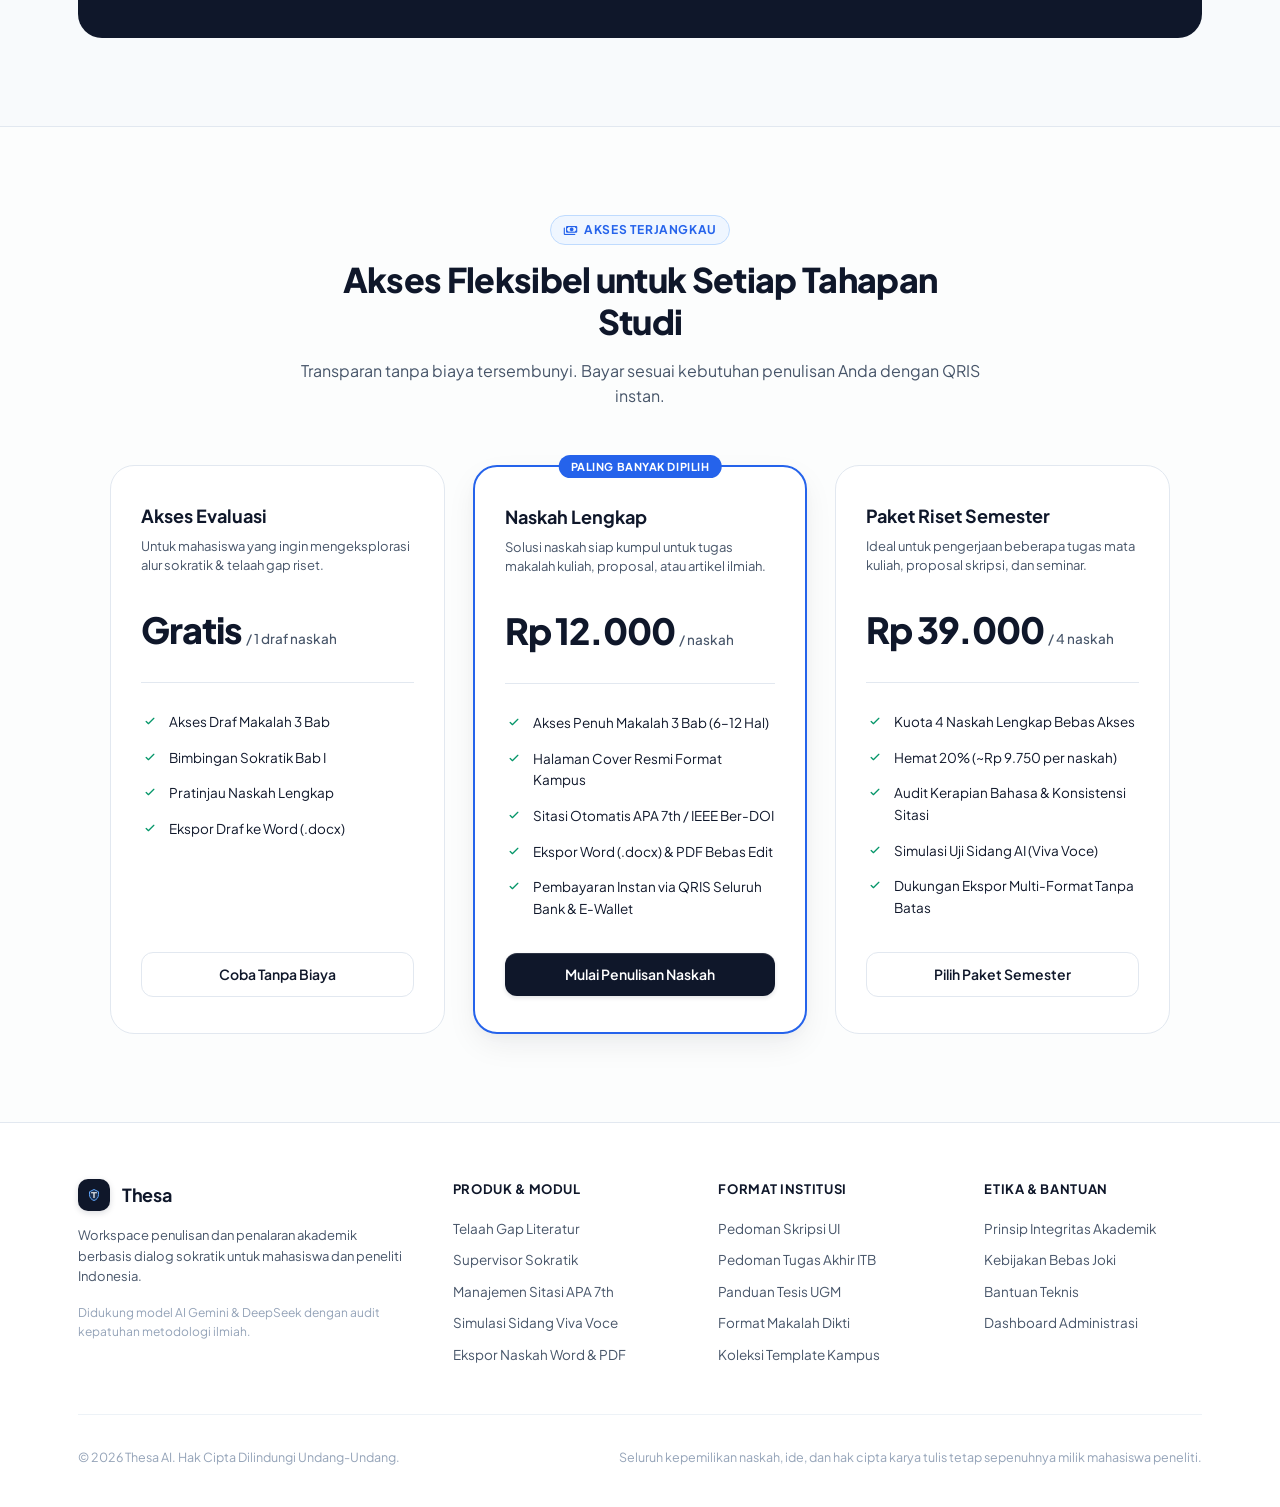
==== commit aa05657e: "feat(auth): remove dev quick mode bypass, implement secure registration & login flow with TiDB integ" ====
--- a/web/index.html
+++ b/web/index.html
@@ -927,9 +927,9 @@
       </div>
 
       <div class="nav-actions">
-        <a href="auth.html" class="btn btn-sm btn-ghost">Masuk</a>
-        <a href="auth.html" class="btn btn-sm btn-dark">
-          <span>Buka Workspace</span>
+        <a href="auth.html?mode=login" class="btn btn-sm btn-ghost">Masuk</a>
+        <a href="auth.html?mode=register" class="btn btn-sm btn-dark">
+          <span>Daftar Riset</span>
           <span class="material-symbols-rounded" style="font-size:16px;">arrow_forward</span>
         </a>
       </div>
